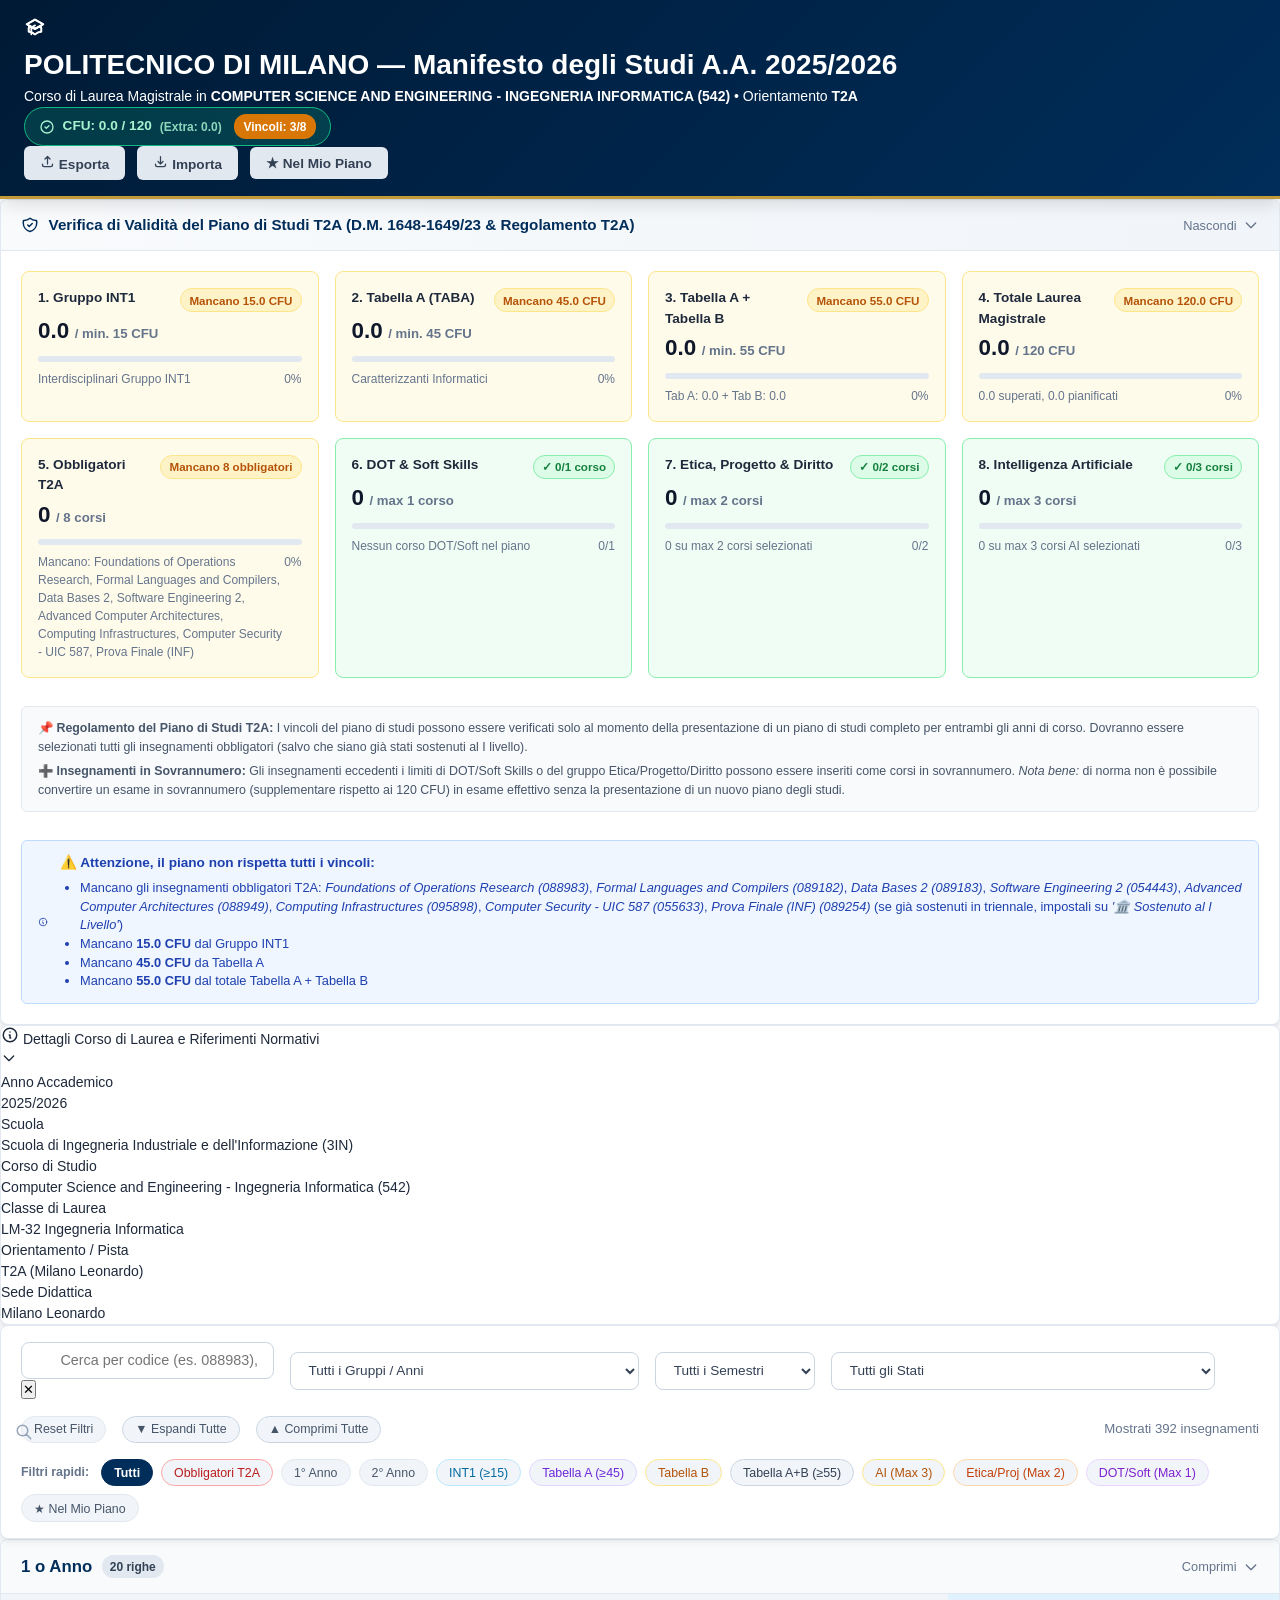
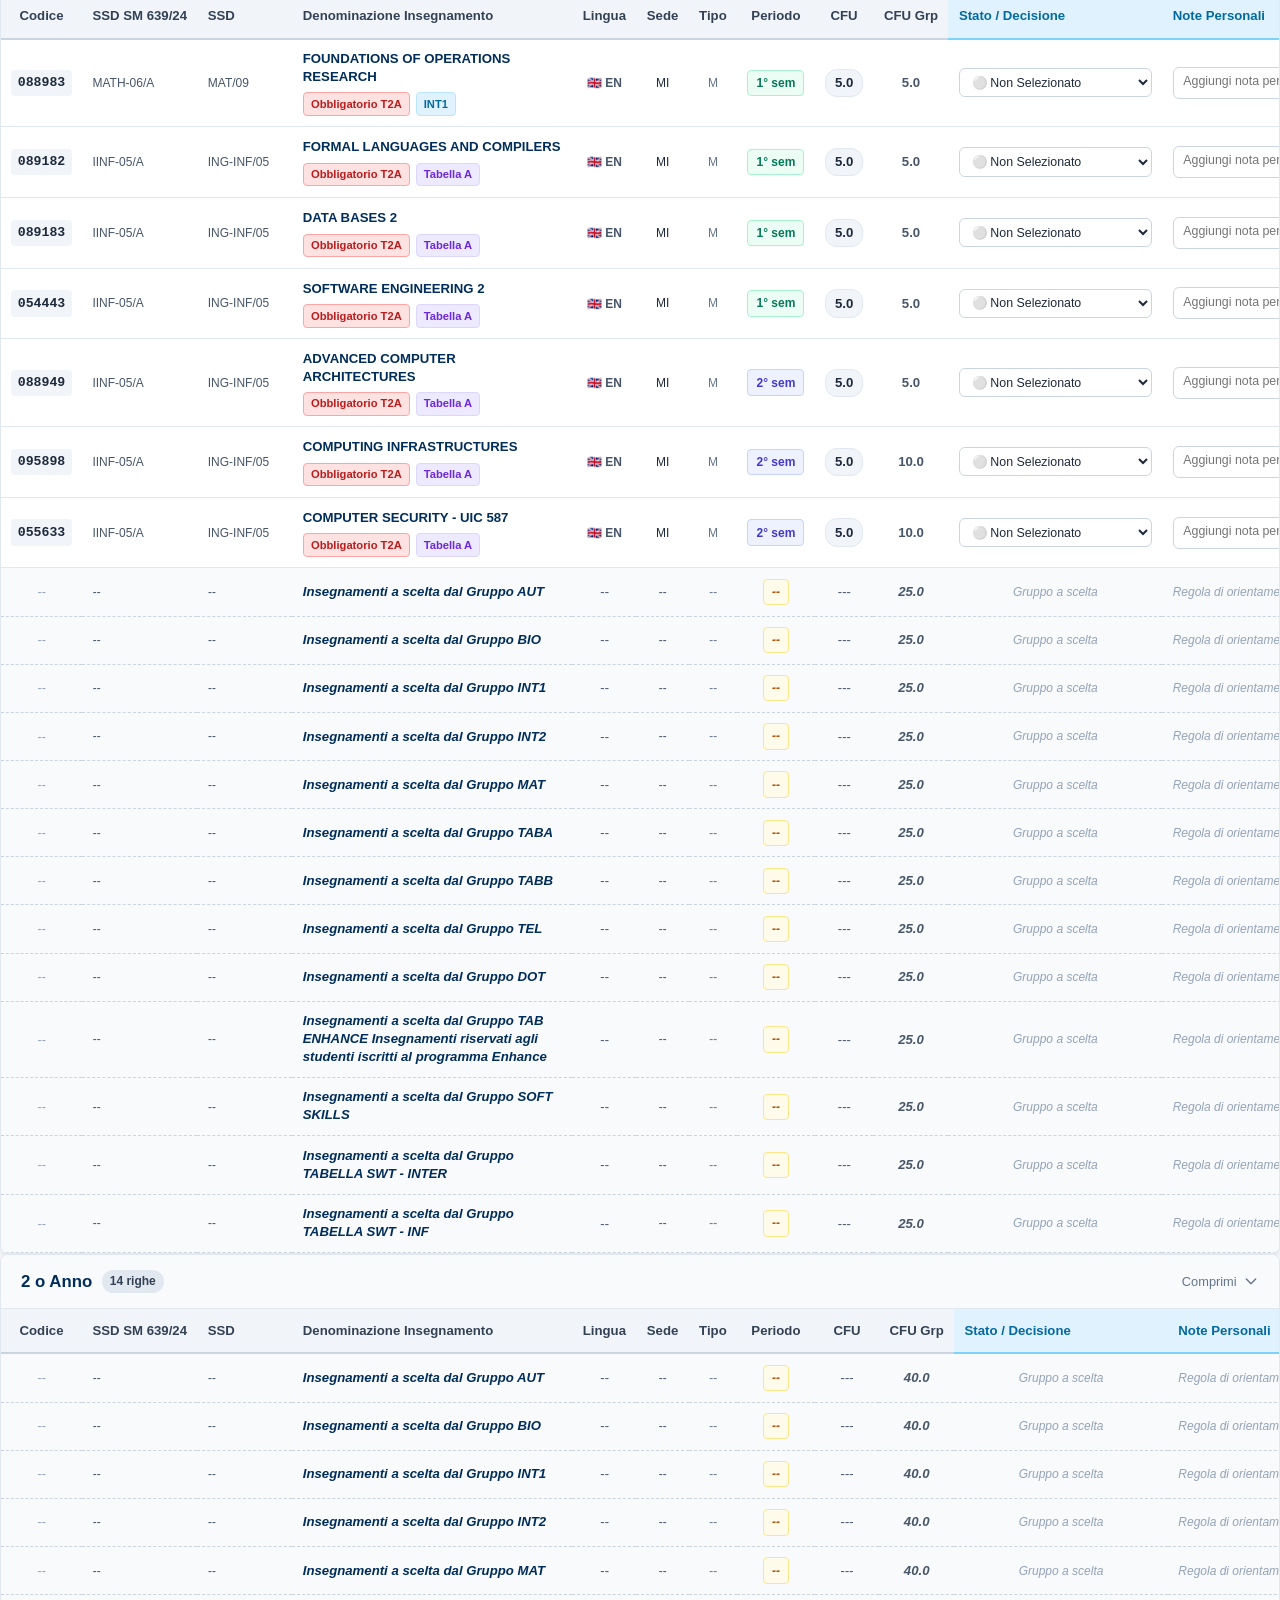
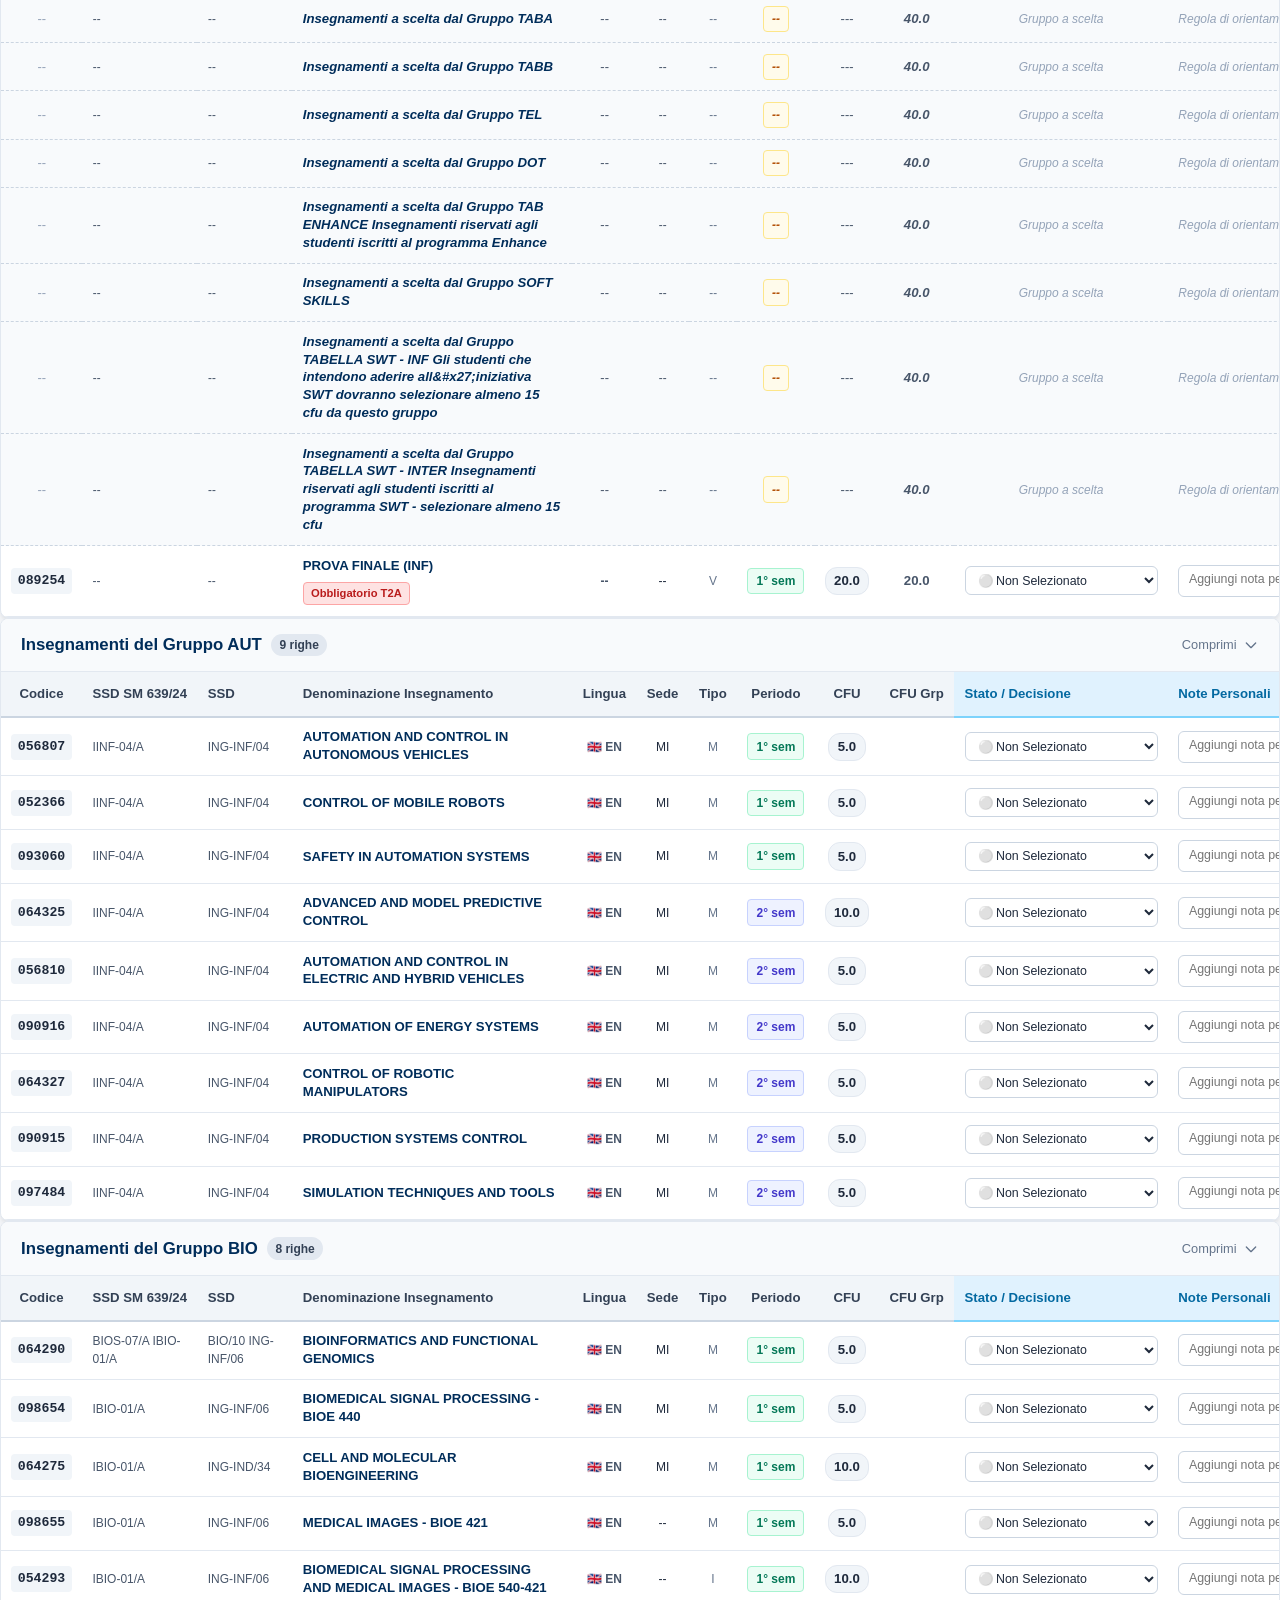
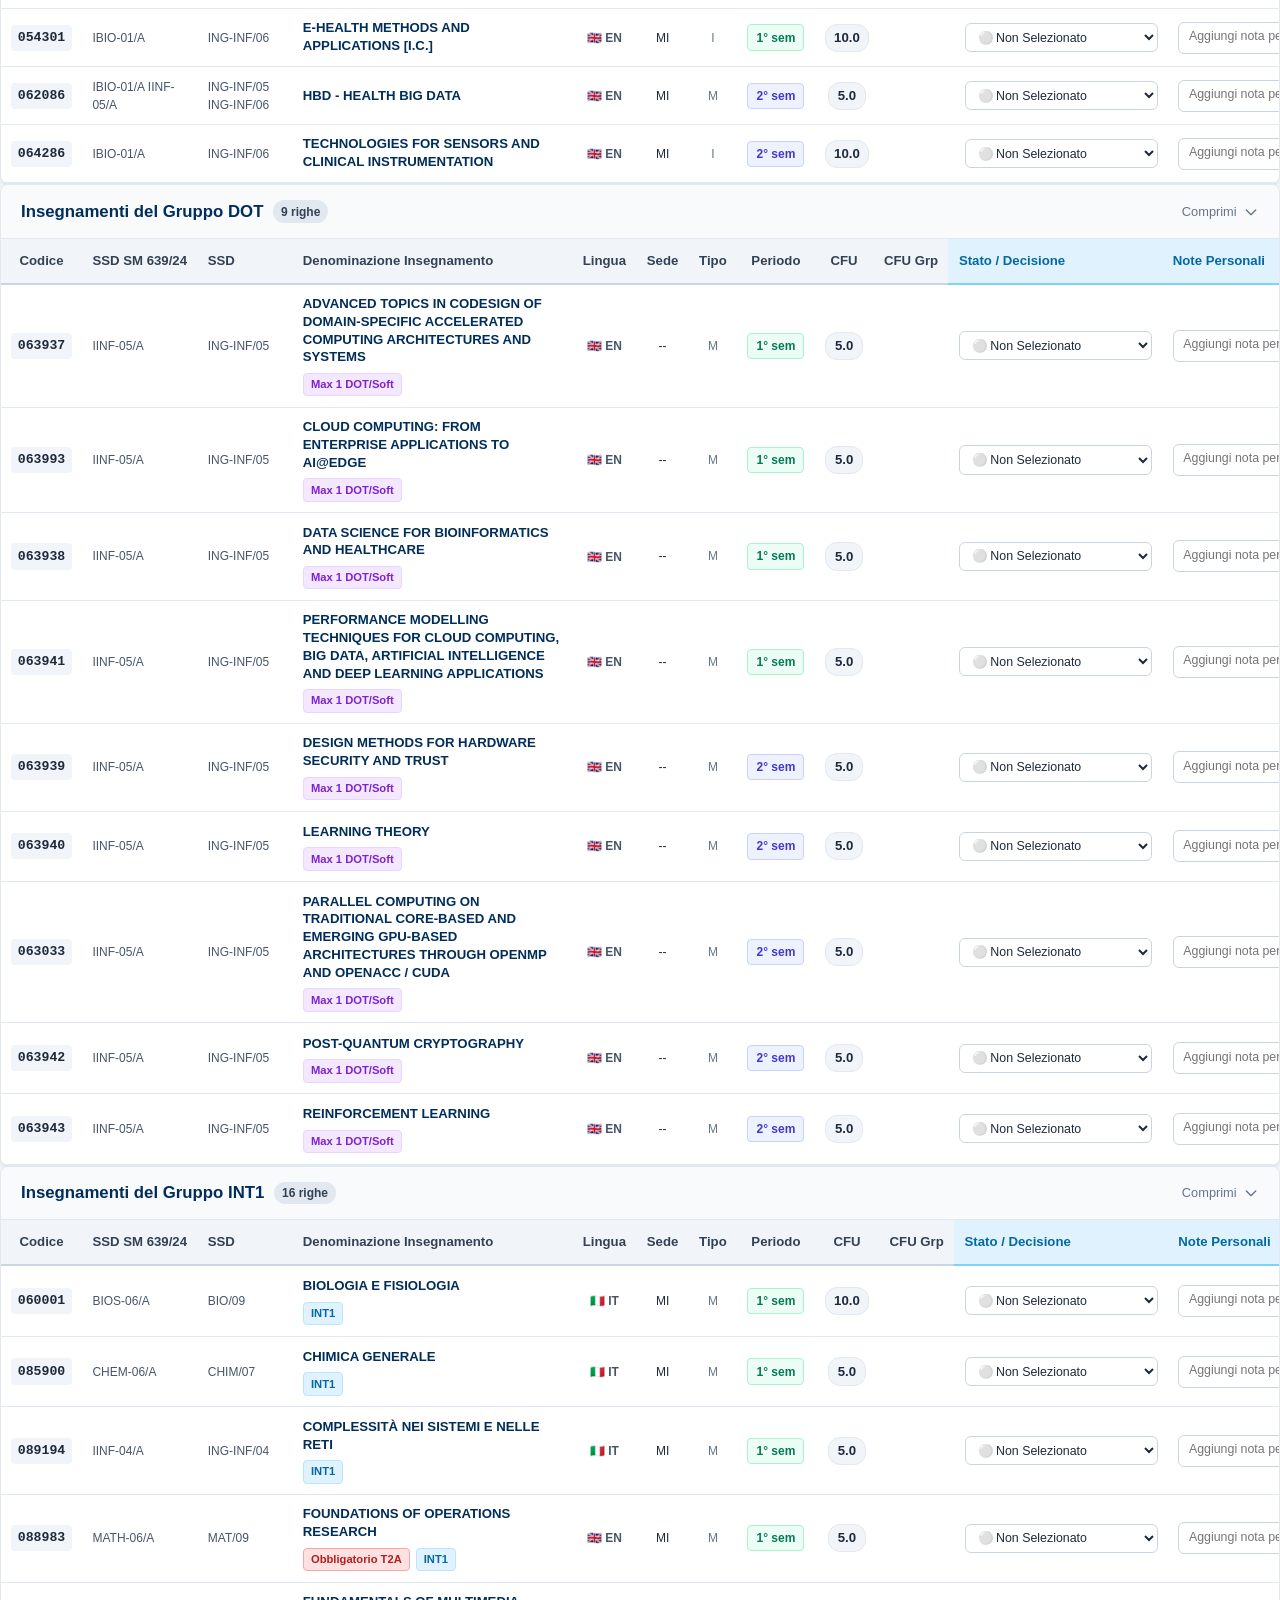
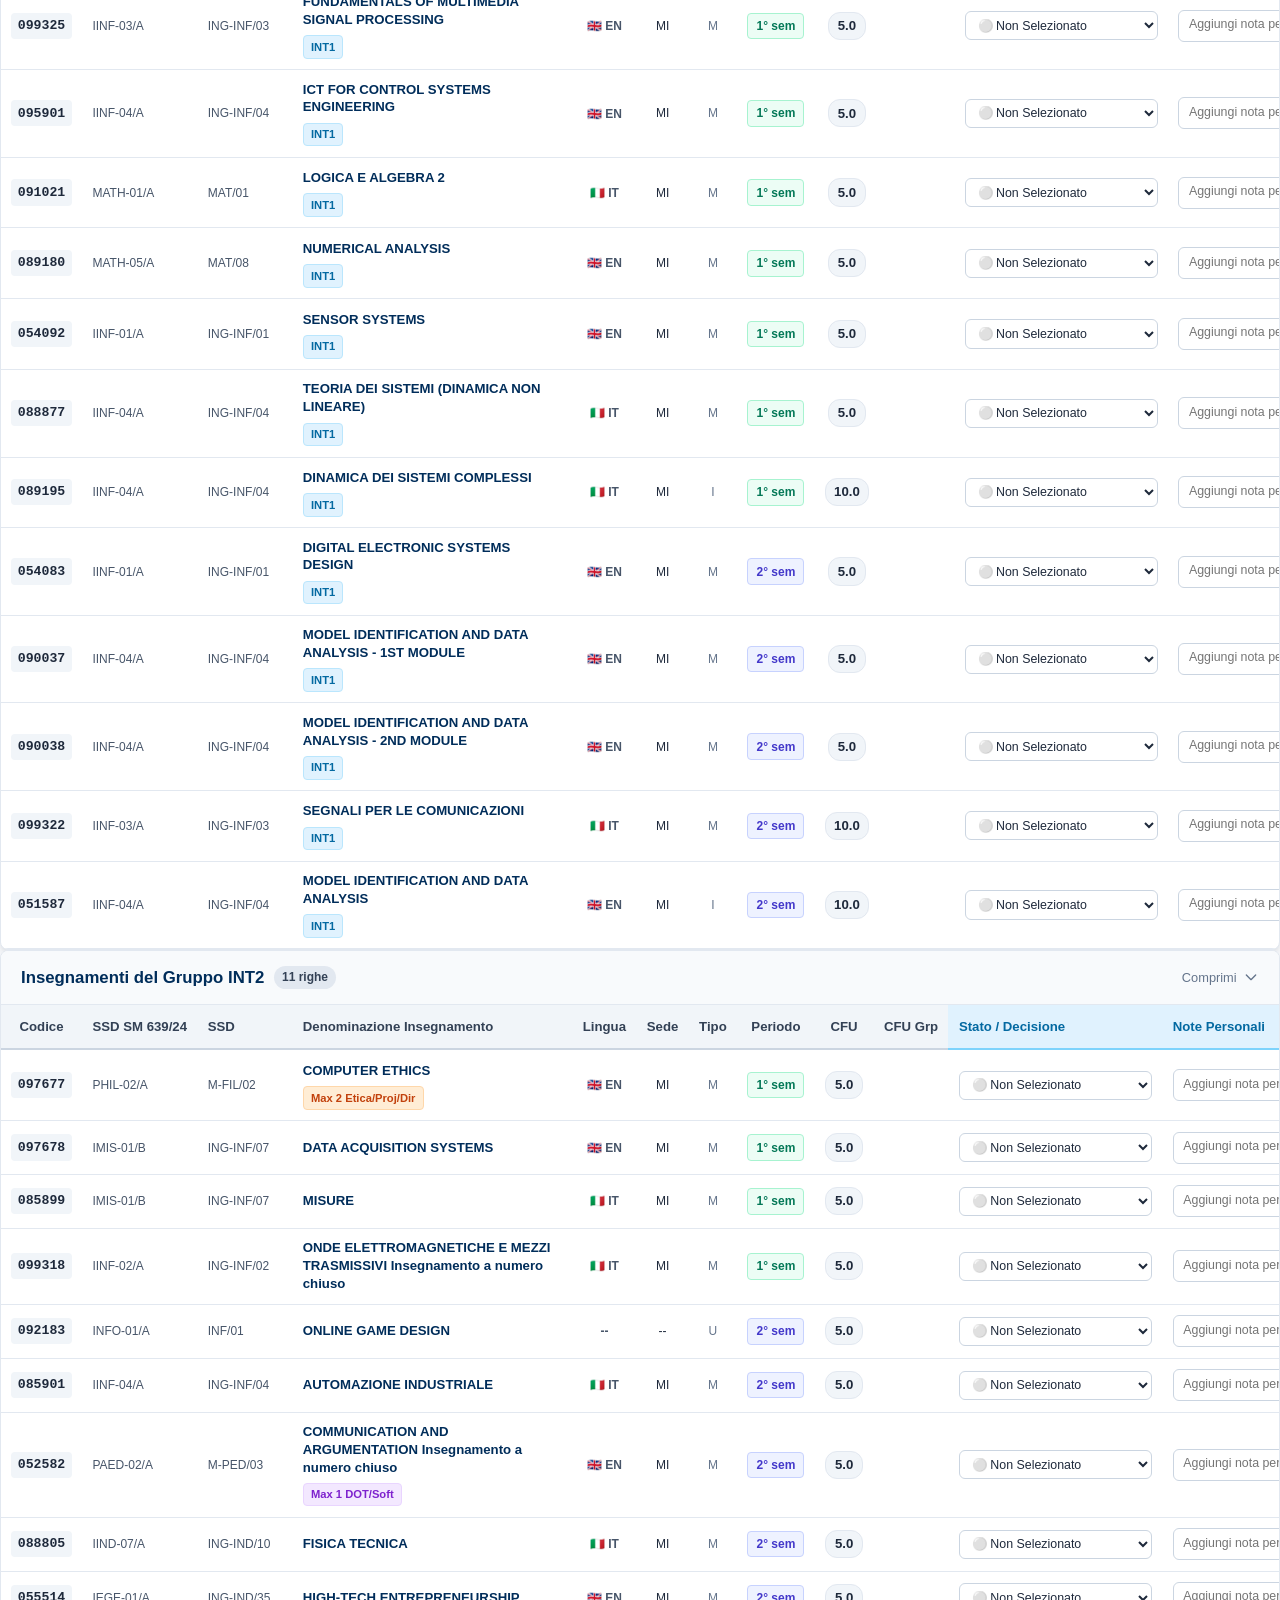
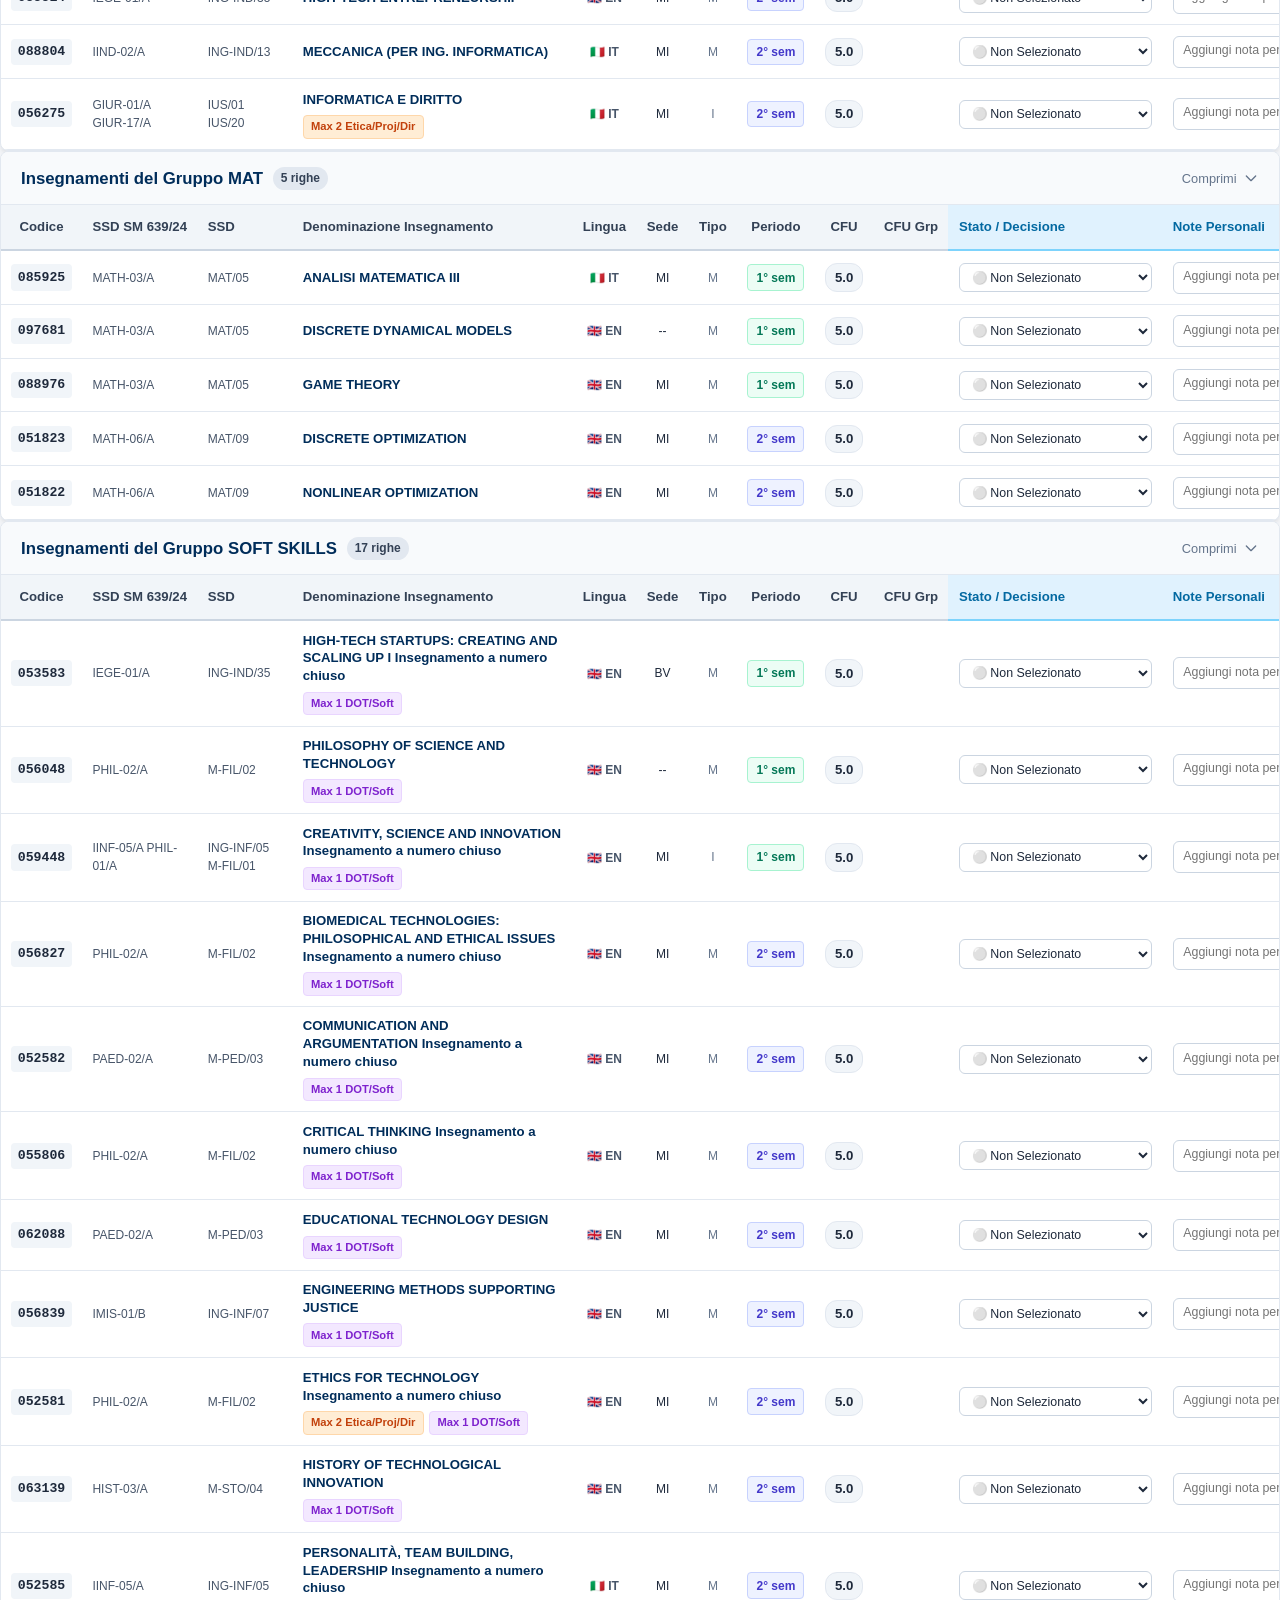
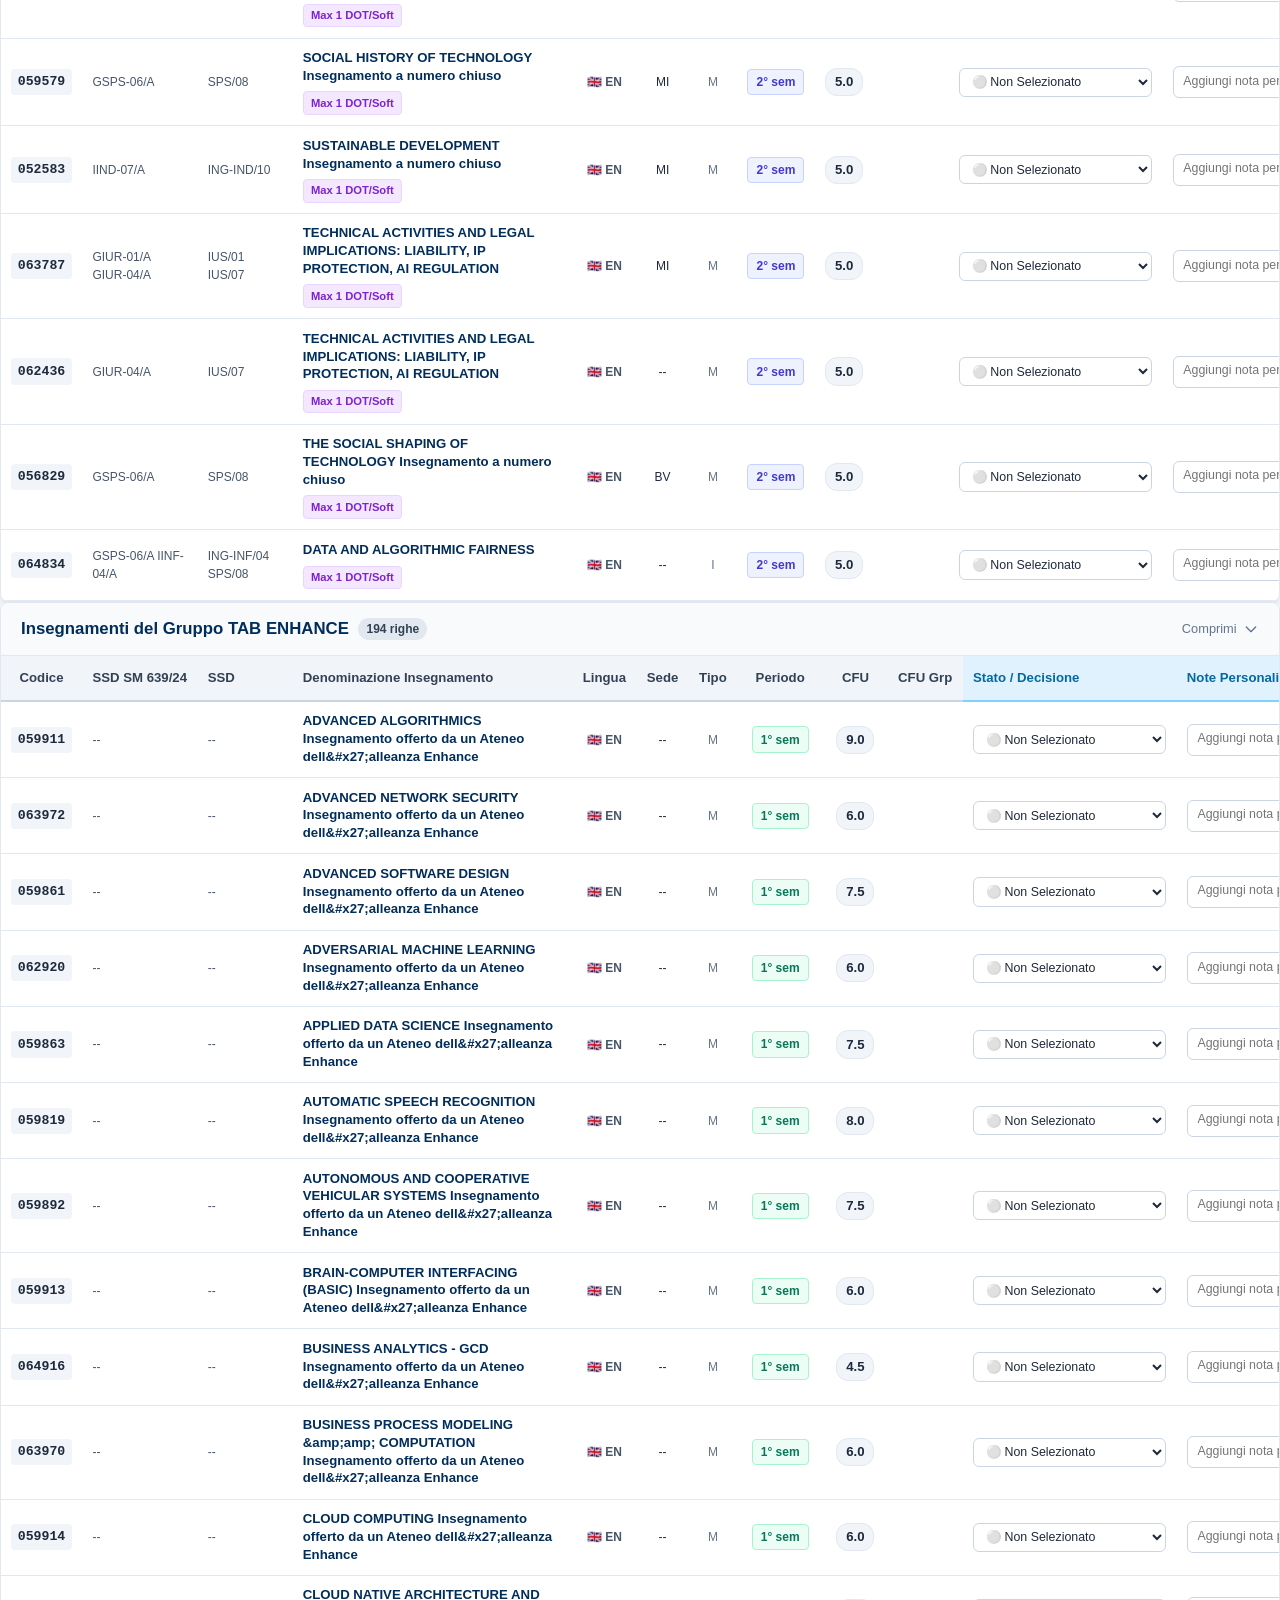
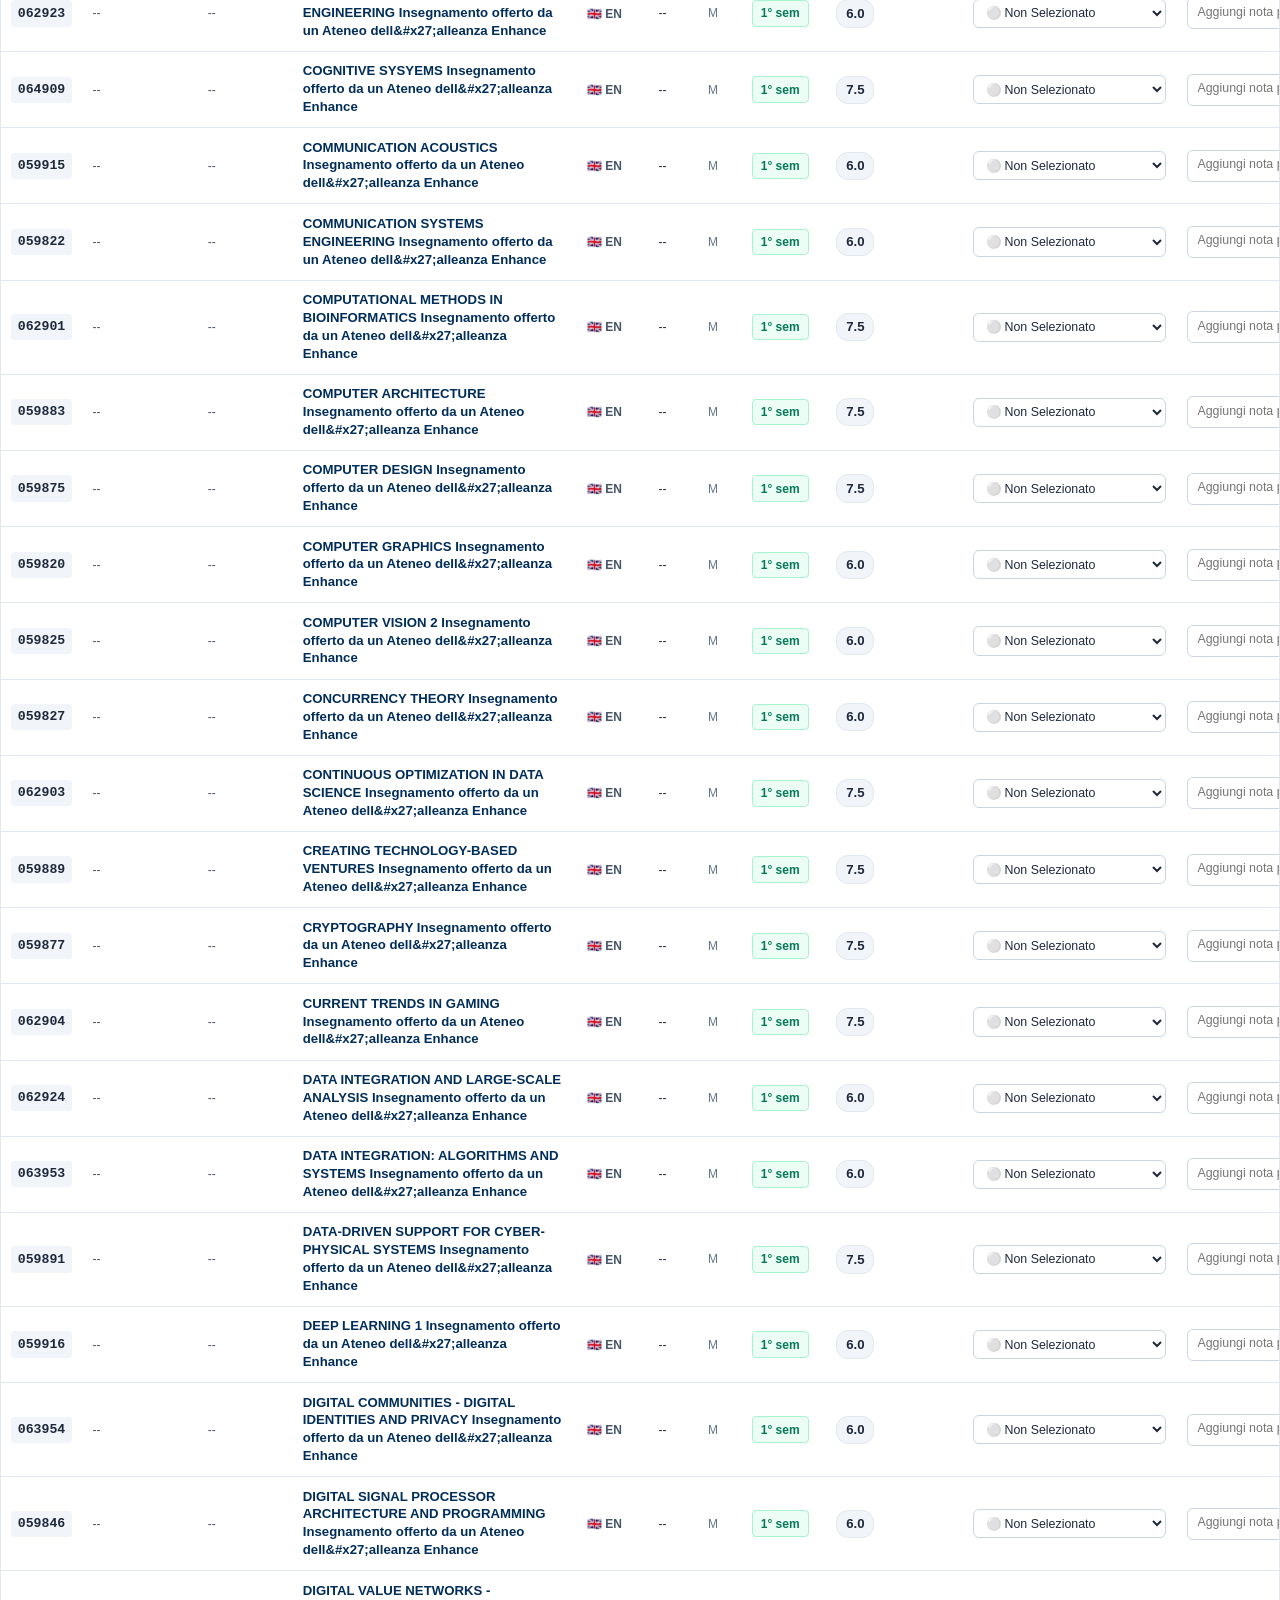
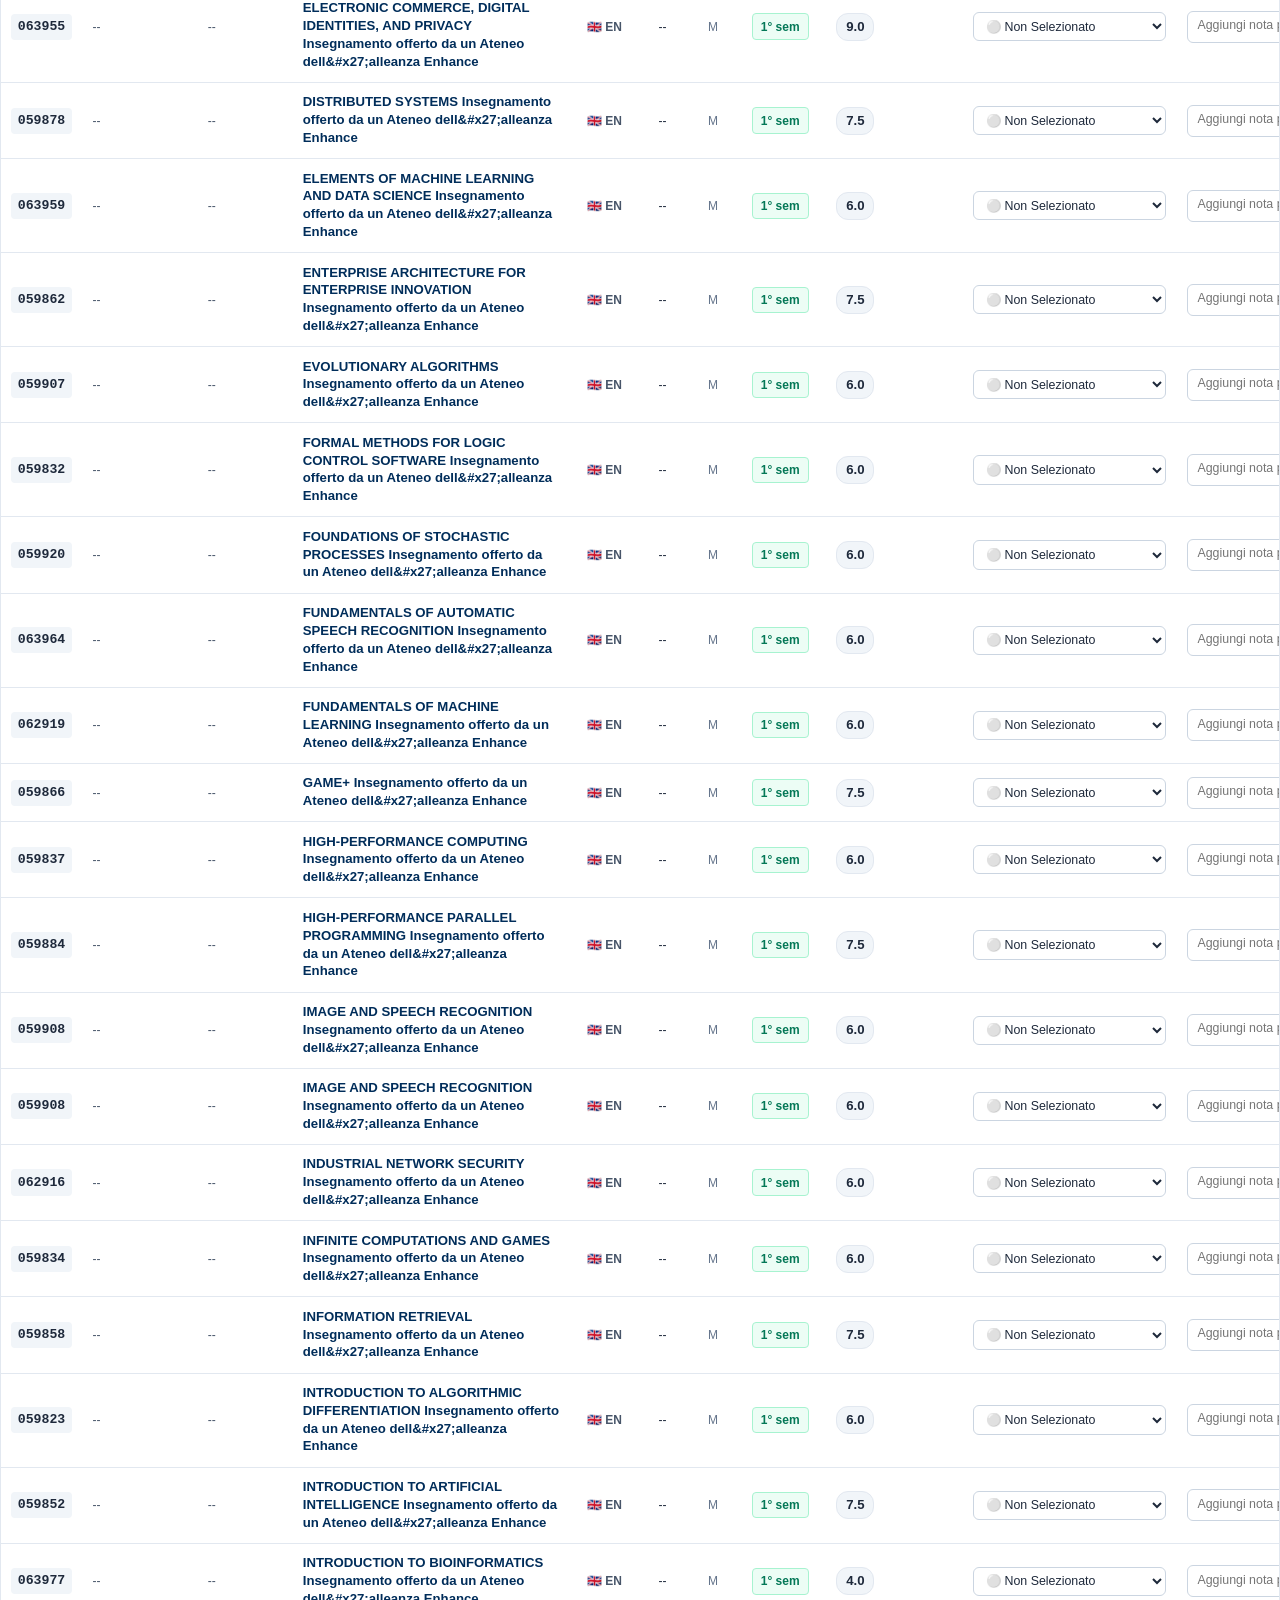
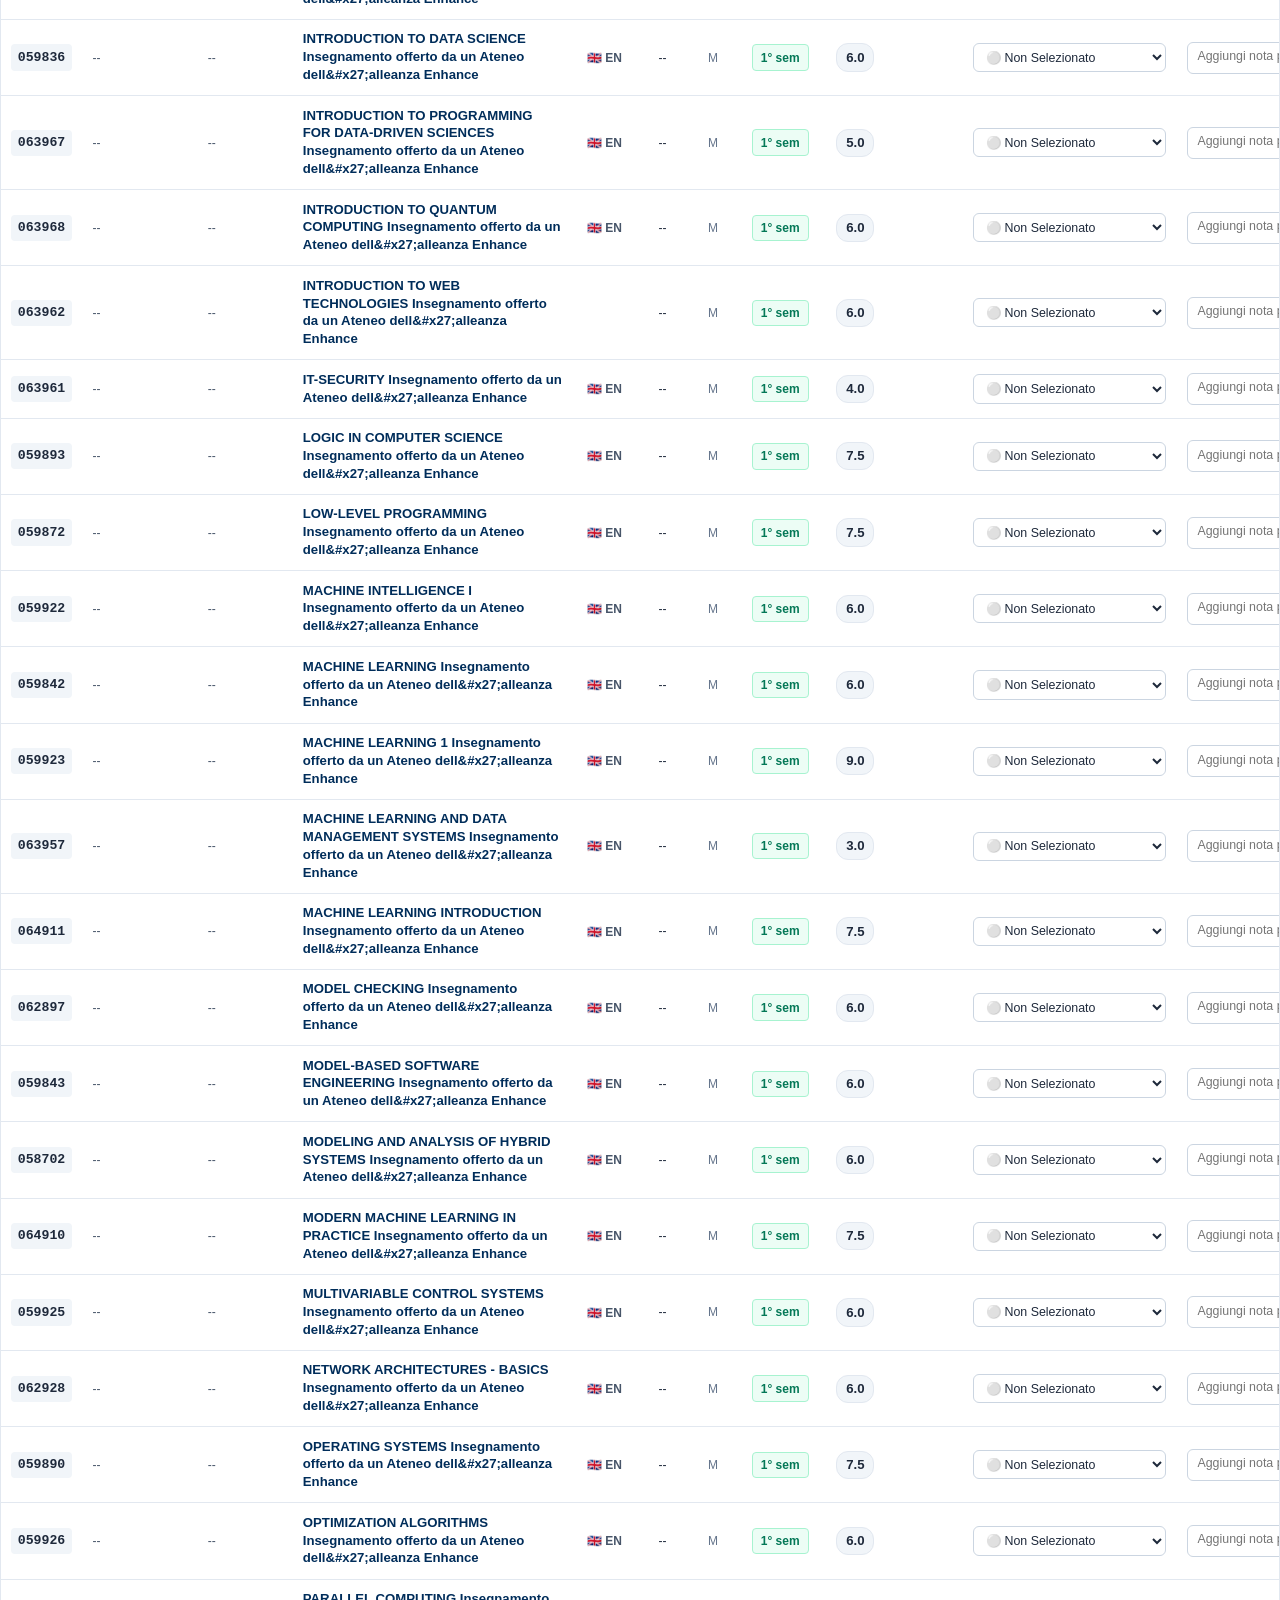
==== index.html @ 0c16be85 "first" ====
<!DOCTYPE html>
<html lang="it">
<head>
  <meta charset="UTF-8">
  <meta name="viewport" content="width=device-width, initial-scale=1.0">
  <title>Piano di Studi T2A - Computer Science and Engineering - Politecnico di Milano</title>
  
  <!-- External Stylesheet -->
  <link rel="stylesheet" href="css/styles.css">
</head>
<body>

  <!-- SITE HEADER -->
  <header class="site-header">
    <div class="header-left">
      <div class="polimi-logo-badge">
        <svg width="22" height="22" fill="none" viewBox="0 0 24 24" stroke="currentColor">
          <path stroke-linecap="round" stroke-linejoin="round" stroke-width="2" d="M12 14l9-5-9-5-9 5 9 5z" />
          <path stroke-linecap="round" stroke-linejoin="round" stroke-width="2" d="M12 14l6.16-3.422a12.083 12.083 0 01.665 6.479A11.952 11.952 0 0012 20.055a11.952 11.952 0 00-6.824-2.998 12.078 12.078 0 01.665-6.479L12 14z" />
          <path stroke-linecap="round" stroke-linejoin="round" stroke-width="2" d="M12 14l9-5-9-5-9 5 9 5zm0 0l6.16-3.422a12.083 12.083 0 01.665 6.479A11.952 11.952 0 0012 20.055a11.952 11.952 0 00-6.824-2.998 12.078 12.078 0 01.665-6.479L12 14zm-4 6v-7.5l4-2.222" />
        </svg>
      </div>
      <div class="header-titles">
        <h1>POLITECNICO DI MILANO — Manifesto degli Studi A.A. 2025/2026</h1>
        <div class="subtitle">
          Corso di Laurea Magistrale in <strong>COMPUTER SCIENCE AND ENGINEERING - INGEGNERIA INFORMATICA (542)</strong> &bull; Orientamento <strong>T2A</strong>
        </div>
      </div>
    </div>
    
    <div class="header-right">
      <div class="plan-summary-pill" id="live-plan-pill" onclick="scrollToValidation()" title="Clicca per visualizzare i dettagli dei requisiti di validità del piano T2A">
        <svg width="16" height="16" fill="none" viewBox="0 0 24 24" stroke="currentColor">
          <path stroke-linecap="round" stroke-linejoin="round" stroke-width="2" d="M9 12l2 2 4-4m6 2a9 9 0 11-18 0 9 9 0 0118 0z" />
        </svg>
        <span>CFU: <strong id="stat-total-cfu">0.0</strong> / 120</span>
        <span style="font-size:0.75rem; opacity:0.85;">(Extra: <span id="stat-sovrannumero-cfu">0.0</span>)</span>
        <span id="stat-req-pill" class="req-status-pill pill-pending">Vincoli T2A: 0/8</span>
      </div>

      <div class="header-actions">
        <button class="btn btn-secondary" onclick="openExportModal()" title="Esporta le tue note e lo stato del piano in JSON">
          <svg width="15" height="15" fill="none" viewBox="0 0 24 24" stroke="currentColor"><path stroke-linecap="round" stroke-linejoin="round" stroke-width="2" d="M4 16v1a3 3 0 003 3h10a3 3 0 003-3v-1m-4-8l-4-4m0 0L8 8m4-4v12"/></svg>
          Esporta
        </button>
        <button class="btn btn-secondary" onclick="openImportModal()" title="Importa un salvataggio precedente di note e piano">
          <svg width="15" height="15" fill="none" viewBox="0 0 24 24" stroke="currentColor"><path stroke-linecap="round" stroke-linejoin="round" stroke-width="2" d="M4 16v1a3 3 0 003 3h10a3 3 0 003-3v-1m-4-4l-4 4m0 0l-4-4m4 4V4"/></svg>
          Importa
        </button>
        <button class="btn btn-secondary" id="btn-toggle-plan" onclick="toggleOnlyPlanned(document.querySelector('.filter-pill.pill-plan'))" title="Mostra solo gli insegnamenti che hai inserito nel tuo piano">
          ★ Nel Mio Piano
        </button>
      </div>
    </div>
  </header>

  <!-- MAIN CONTAINER -->
  <main class="main-container">

    <!-- VALIDATION DASHBOARD -->
    <div class="validation-card" id="validation-dashboard">
      <div class="validation-header" onclick="toggleValidationCard()">
        <div class="validation-title">
          <svg width="18" height="18" fill="none" viewBox="0 0 24 24" stroke="currentColor"><path stroke-linecap="round" stroke-linejoin="round" stroke-width="2" d="M9 12l2 2 4-4m5.618-4.016A11.955 11.955 0 0112 2.944a11.955 11.955 0 01-8.618 3.04A12.02 12.02 0 003 9c0 5.591 3.824 10.29 9 11.622 5.176-1.332 9-6.03 9-11.622 0-1.042-.133-2.052-.382-3.016z"/></svg>
          Verifica di Validità del Piano di Studi T2A (D.M. 1648-1649/23 &amp; Regolamento T2A)
        </div>
        <div style="font-size:0.8rem; color:var(--slate-500); display:flex; align-items:center; gap:0.4rem;">
          <span id="validation-toggle-text">Nascondi</span>
          <svg id="validation-toggle-icon" width="16" height="16" fill="none" viewBox="0 0 24 24" stroke="currentColor"><path stroke-linecap="round" stroke-linejoin="round" stroke-width="2" d="M19 9l-7 7-7-7"/></svg>
        </div>
      </div>
      <div class="validation-body" id="validation-card-body">
        
        <div class="req-grid">
          <!-- REQ 1: INT1 >= 15 -->
          <div class="req-box" id="box-req-int1">
            <div class="req-header-row">
              <span class="req-name">1. Gruppo INT1</span>
              <span class="req-badge badge-missing" id="badge-req-int1">Mancano 15.0 CFU</span>
            </div>
            <div class="req-cfu-display">
              <span class="req-cfu-current" id="val-req-int1">0.0</span>
              <span class="req-cfu-target">/ min. 15 CFU</span>
            </div>
            <div class="req-progress-bar-bg">
              <div class="req-progress-bar-fill fill-missing" id="bar-req-int1" style="width: 0%;"></div>
            </div>
            <div class="req-info-sub">
              <span>Interdisciplinari Gruppo INT1</span>
              <span id="pct-req-int1">0%</span>
            </div>
          </div>

          <!-- REQ 2: Tabella A >= 45 -->
          <div class="req-box" id="box-req-taba">
            <div class="req-header-row">
              <span class="req-name">2. Tabella A (TABA)</span>
              <span class="req-badge badge-missing" id="badge-req-taba">Mancano 45.0 CFU</span>
            </div>
            <div class="req-cfu-display">
              <span class="req-cfu-current" id="val-req-taba">0.0</span>
              <span class="req-cfu-target">/ min. 45 CFU</span>
            </div>
            <div class="req-progress-bar-bg">
              <div class="req-progress-bar-fill fill-missing" id="bar-req-taba" style="width: 0%;"></div>
            </div>
            <div class="req-info-sub">
              <span>Caratterizzanti Informatici</span>
              <span id="pct-req-taba">0%</span>
            </div>
          </div>

          <!-- REQ 3: Tabella A + B >= 55 -->
          <div class="req-box" id="box-req-tabab">
            <div class="req-header-row">
              <span class="req-name">3. Tabella A + Tabella B</span>
              <span class="req-badge badge-missing" id="badge-req-tabab">Mancano 55.0 CFU</span>
            </div>
            <div class="req-cfu-display">
              <span class="req-cfu-current" id="val-req-tabab">0.0</span>
              <span class="req-cfu-target">/ min. 55 CFU</span>
            </div>
            <div class="req-progress-bar-bg">
              <div class="req-progress-bar-fill fill-missing" id="bar-req-tabab" style="width: 0%;"></div>
            </div>
            <div class="req-info-sub">
              <span id="tabab-detail-text">A: 0.0 + B: 0.0</span>
              <span id="pct-req-tabab">0%</span>
            </div>
          </div>

          <!-- REQ 4: Totale Laurea 120 -->
          <div class="req-box" id="box-req-total">
            <div class="req-header-row">
              <span class="req-name">4. Totale Laurea Magistrale</span>
              <span class="req-badge badge-missing" id="badge-req-total">Mancano 120.0 CFU</span>
            </div>
            <div class="req-cfu-display">
              <span class="req-cfu-current" id="val-req-total">0.0</span>
              <span class="req-cfu-target">/ 120 CFU</span>
            </div>
            <div class="req-progress-bar-bg">
              <div class="req-progress-bar-fill fill-missing" id="bar-req-total" style="width: 0%;"></div>
            </div>
            <div class="req-info-sub">
              <span id="total-status-sub">0 superati, 0 pianificati</span>
              <span id="pct-req-total">0%</span>
            </div>
          </div>

          <!-- REQ 5: Obbligatori T2A -->
          <div class="req-box" id="box-req-obbligatori">
            <div class="req-header-row">
              <span class="req-name">5. Obbligatori T2A</span>
              <span class="req-badge badge-missing" id="badge-req-obbligatori">Mancano 8 obbligatori</span>
            </div>
            <div class="req-cfu-display">
              <span class="req-cfu-current" id="val-req-obbligatori">0</span>
              <span class="req-cfu-target">/ 8 corsi</span>
            </div>
            <div class="req-progress-bar-bg">
              <div class="req-progress-bar-fill fill-missing" id="bar-req-obbligatori" style="width: 0%;"></div>
            </div>
            <div class="req-info-sub">
              <span id="obbligatori-detail-text">7 al 1° anno + Tesi (salvo I livello)</span>
              <span id="pct-req-obbligatori">0%</span>
            </div>
          </div>

          <!-- REQ 6: DOT & SOFT SKILLS (Max 1) -->
          <div class="req-box status-valid" id="box-req-dot-soft">
            <div class="req-header-row">
              <span class="req-name">6. DOT &amp; Soft Skills</span>
              <span class="req-badge badge-valid" id="badge-req-dot-soft">✓ 0/1 corso</span>
            </div>
            <div class="req-cfu-display">
              <span class="req-cfu-current" id="val-req-dot-soft">0</span>
              <span class="req-cfu-target">/ max 1 corso</span>
            </div>
            <div class="req-progress-bar-bg">
              <div class="req-progress-bar-fill fill-valid" id="bar-req-dot-soft" style="width: 0%;"></div>
            </div>
            <div class="req-info-sub">
              <span id="dot-soft-detail-text">Eventuali altri in sovrannumero</span>
              <span id="pct-req-dot-soft">0/1</span>
            </div>
          </div>

          <!-- REQ 7: LIMIT 2 (Etica, Progetto, Diritto, Robotics) (Max 2) -->
          <div class="req-box status-valid" id="box-req-limit2">
            <div class="req-header-row">
              <span class="req-name">7. Etica, Progetto &amp; Diritto</span>
              <span class="req-badge badge-valid" id="badge-req-limit2">✓ 0/2 corsi</span>
            </div>
            <div class="req-cfu-display">
              <span class="req-cfu-current" id="val-req-limit2">0</span>
              <span class="req-cfu-target">/ max 2 corsi</span>
            </div>
            <div class="req-progress-bar-bg">
              <div class="req-progress-bar-fill fill-valid" id="bar-req-limit2" style="width: 0%;"></div>
            </div>
            <div class="req-info-sub">
              <span id="limit2-detail-text">Ethics, Progetto, Diritto, Robotics</span>
              <span id="pct-req-limit2">0/2</span>
            </div>
          </div>

          <!-- REQ 8: LIMIT 3 AI (Max 3) -->
          <div class="req-box status-valid" id="box-req-limit3-ai">
            <div class="req-header-row">
              <span class="req-name">8. Intelligenza Artificiale</span>
              <span class="req-badge badge-valid" id="badge-req-limit3-ai">✓ 0/3 corsi</span>
            </div>
            <div class="req-cfu-display">
              <span class="req-cfu-current" id="val-req-limit3-ai">0</span>
              <span class="req-cfu-target">/ max 3 corsi</span>
            </div>
            <div class="req-progress-bar-bg">
              <div class="req-progress-bar-fill fill-valid" id="bar-req-limit3-ai" style="width: 0%;"></div>
            </div>
            <div class="req-info-sub">
              <span id="limit3-ai-detail-text">ANN, Data Mining, FAI, ML, UAI</span>
              <span id="pct-req-limit3-ai">0/3</span>
            </div>
          </div>
        </div>

        <div class="rules-callout" style="background:#f8fafc; border:1px solid var(--slate-200); border-radius:6px; padding:0.75rem 1rem; font-size:0.775rem; color:var(--slate-600); display:flex; flex-direction:column; gap:0.35rem; margin-top:0.75rem;">
          <div><strong>📌 Regolamento del Piano di Studi T2A:</strong> I vincoli del piano di studi possono essere verificati solo al momento della presentazione di un piano di studi completo per entrambi gli anni di corso. Dovranno essere selezionati tutti gli insegnamenti obbligatori (salvo che siano già stati sostenuti al I livello).</div>
          <div><strong>➕ Insegnamenti in Sovrannumero:</strong> Gli insegnamenti eccedenti i limiti di DOT/Soft Skills o del gruppo Etica/Progetto/Diritto possono essere inseriti come corsi in sovrannumero. <em>Nota bene:</em> di norma non è possibile convertire un esame in sovrannumero (supplementare rispetto ai 120 CFU) in esame effettivo senza la presentazione di un nuovo piano degli studi.</div>
        </div>

        <div class="validation-summary-banner banner-missing" id="validation-summary-banner" style="margin-top:0.75rem;">
          <svg width="20" height="20" fill="none" viewBox="0 0 24 24" stroke="currentColor"><path stroke-linecap="round" stroke-linejoin="round" stroke-width="2" d="M13 16h-1v-4h-1m1-4h.01M21 12a9 9 0 11-18 0 9 9 0 0118 0z"/></svg>
          <div id="validation-summary-text">
            Compila il tuo piano selezionando gli insegnamenti per verificare la rispondenza ai requisiti del Regolamento Didattico T2A.
          </div>
        </div>

      </div>
    </div>

    <!-- GENERAL INFO CARD -->
    <div class="info-card">
      <div class="info-header" onclick="toggleInfoCard()">
        <div class="info-title">
          <svg width="18" height="18" fill="none" viewBox="0 0 24 24" stroke="currentColor"><path stroke-linecap="round" stroke-linejoin="round" stroke-width="2" d="M13 16h-1v-4h-1m1-4h.01M21 12a9 9 0 11-18 0 9 9 0 0118 0z"/></svg>
          Dettagli Corso di Laurea e Riferimenti Normativi
        </div>
        <svg id="info-toggle-icon" width="16" height="16" fill="none" viewBox="0 0 24 24" stroke="currentColor"><path stroke-linecap="round" stroke-linejoin="round" stroke-width="2" d="M19 9l-7 7-7-7"/></svg>
      </div>
      <div class="info-body" id="info-card-body">
        <div class="info-field">
          <label>Anno Accademico</label>
          <div class="value">2025/2026</div>
        </div>
        <div class="info-field">
          <label>Scuola</label>
          <div class="value">Scuola di Ingegneria Industriale e dell'Informazione (3IN)</div>
        </div>
        <div class="info-field">
          <label>Corso di Studio</label>
          <div class="value">Computer Science and Engineering - Ingegneria Informatica (542)</div>
        </div>
        <div class="info-field">
          <label>Classe di Laurea</label>
          <div class="value">LM-32 Ingegneria Informatica</div>
        </div>
        <div class="info-field">
          <label>Orientamento / Pista</label>
          <div class="value">T2A (Milano Leonardo)</div>
        </div>
        <div class="info-field">
          <label>Sede Didattica</label>
          <div class="value">Milano Leonardo</div>
        </div>
      </div>
    </div>

    <!-- CONTROLS & SEARCH PANEL -->
    <div class="controls-panel">
      <div class="search-row">
        <div class="search-box-wrap">
          <svg class="search-icon" width="18" height="18" fill="none" viewBox="0 0 24 24" stroke="currentColor">
            <path stroke-linecap="round" stroke-linejoin="round" stroke-width="2" d="M21 21l-6-6m2-5a7 7 0 11-14 0 7 7 0 0114 0z"/>
          </svg>
          <input type="text" id="global-search" class="search-input" placeholder="Cerca per codice (es. 088983), insegnamento, SSD, docente..." oninput="handleSearch()" autocomplete="off">
          <button class="search-clear-btn" id="search-clear" onclick="clearSearch()" title="Cancella ricerca">✕</button>
        </div>

        <select id="filter-group" class="filter-select" onchange="handleFilterChange()">
          <option value="ALL">Tutti i Gruppi / Anni</option>
          <optgroup label="Requisiti e Vincoli T2A">
            <option value="REQ_OBBLIGATORI">Insegnamenti Obbligatori T2A (8 insegnamenti)</option>
            <option value="REQ_INT1">Gruppo INT1 (Requisito ≥ 15 CFU)</option>
            <option value="REQ_TABA">Tabella A (Requisito ≥ 45 CFU)</option>
            <option value="REQ_TABB">Tabella B</option>
            <option value="REQ_TABAB">Tabella A + B (Requisito ≥ 55 CFU)</option>
            <option value="REQ_DOT_SOFTSKILLS">Tabelle DOT e Soft Skills (Max 1 corso)</option>
            <option value="REQ_LIMIT2">Etica, Progetto, Diritto, Robotics (Max 2 corsi)</option>
            <option value="REQ_LIMIT3_AI">Intelligenza Artificiale (Max 3 corsi)</option>
          </optgroup>
          <optgroup label="Sezioni del Manifesto">
            <option value="sec_0">1° Anno (Obbligatori e Scelte)</option>
            <option value="sec_1">2° Anno (Scelte e Tesi)</option>
            <option value="sec_2">Gruppo AUT - Automazione</option>
            <option value="sec_3">Gruppo BIO - Bioingegneria</option>
            <option value="sec_4">Gruppo DOT - Dottorato</option>
            <option value="sec_5">Gruppo INT1 - Interdisciplinari 1</option>
            <option value="sec_6">Gruppo INT2 - Interdisciplinari 2</option>
            <option value="sec_7">Gruppo MAT - Matematica</option>
            <option value="sec_8">Gruppo SOFT SKILLS</option>
            <option value="sec_9">Gruppo TAB ENHANCE</option>
            <option value="sec_10">Gruppo TABA - Caratterizzanti</option>
            <option value="sec_11">Gruppo TABB - Approfondimento</option>
            <option value="sec_12">Gruppo TABELLA SWT - INF</option>
            <option value="sec_13">Gruppo TABELLA SWT - INTER</option>
            <option value="sec_14">Gruppo TEL - Telecomunicazioni</option>
          </optgroup>
        </select>

        <select id="filter-period" class="filter-select" onchange="handleFilterChange()">
          <option value="ALL">Tutti i Semestri</option>
          <option value="1° sem">1° Semestre</option>
          <option value="2° sem">2° Semestre</option>
          <option value="annuale">Annuale</option>
        </select>

        <select id="filter-status" class="filter-select" onchange="handleFilterChange()">
          <option value="ALL">Tutti gli Stati</option>
          <option value="plan_active">Tutti nel Mio Piano (Pianificati, Superati, Extra, I Livello)</option>
          <option value="planned">Solo Pianificati (Nel Piano)</option>
          <option value="passed">Solo Superati (Verbalizzati)</option>
          <option value="sovrannumero">Solo in Sovrannumero (Extra)</option>
          <option value="passed_bachelor">Solo Sostenuti al I Livello</option>
          <option value="interested">Solo In Valutazione / Preferiti</option>
          <option value="excluded">Solo Esclusi</option>
          <option value="with_notes">Solo con Note Personali</option>
        </select>

        <button class="filter-pill" onclick="resetFilters()" title="Resetta tutti i filtri">Reset Filtri</button>
        <button class="filter-pill" onclick="expandAllSections()" title="Espandi tutte le tabelle" style="border-color:#cbd5e1;">▼ Espandi Tutte</button>
        <button class="filter-pill" onclick="collapseAllSections()" title="Comprimi tutte le tabelle" style="border-color:#cbd5e1;">▲ Comprimi Tutte</button>

        <div class="results-count" id="results-count">Mostrati 392 insegnamenti</div>
      </div>

      <div class="filter-pills">
        <span style="font-size:0.775rem; font-weight:600; color:var(--slate-500); margin-right:0.25rem;">Filtri rapidi:</span>
        <button class="filter-pill active" onclick="setQuickGroup('ALL', this)">Tutti</button>
        <button class="filter-pill" onclick="setQuickGroup('REQ_OBBLIGATORI', this)" style="border-color:#fca5a5; color:#b91c1c;">Obbligatori T2A</button>
        <button class="filter-pill" onclick="setQuickGroup('sec_0', this)">1° Anno</button>
        <button class="filter-pill" onclick="setQuickGroup('sec_1', this)">2° Anno</button>
        <button class="filter-pill" onclick="setQuickGroup('REQ_INT1', this)" style="border-color:#bae6fd; color:#0369a1;">INT1 (≥15)</button>
        <button class="filter-pill" onclick="setQuickGroup('REQ_TABA', this)" style="border-color:#ddd6fe; color:#6d28d9;">Tabella A (≥45)</button>
        <button class="filter-pill" onclick="setQuickGroup('REQ_TABB', this)" style="border-color:#fde68a; color:#b45309;">Tabella B</button>
        <button class="filter-pill" onclick="setQuickGroup('REQ_TABAB', this)" style="border-color:#cbd5e1; color:#334155;">Tabella A+B (≥55)</button>
        <button class="filter-pill" onclick="setQuickGroup('REQ_LIMIT3_AI', this)" style="border-color:#fde68a; color:#b45309;">AI (Max 3)</button>
        <button class="filter-pill" onclick="setQuickGroup('REQ_LIMIT2', this)" style="border-color:#fed7aa; color:#c2410c;">Etica/Proj (Max 2)</button>
        <button class="filter-pill" onclick="setQuickGroup('REQ_DOT_SOFTSKILLS', this)" style="border-color:#e9d5ff; color:#7e22ce;">DOT/Soft (Max 1)</button>
        <button class="filter-pill pill-plan" onclick="toggleOnlyPlanned(this)">★ Nel Mio Piano</button>
      </div>
    </div>

    <!-- TABLES AREA (Populated dynamically by app.js from manifesto_data.js) -->
    <div id="tables-wrapper"></div>

  </main>

  <!-- EXPORT / IMPORT MODAL -->
  <div class="modal-backdrop" id="data-modal" style="display:none;" onclick="if(event.target===this)closeModal()">
    <div class="modal-card">
      <div class="modal-header">
        <h3 id="modal-title">Esporta / Importa Note</h3>
        <button class="modal-close" onclick="closeModal()">✕</button>
      </div>
      <div class="modal-body">
        <p id="modal-desc" style="font-size:0.875rem; color:var(--slate-600); margin-bottom:0.75rem;"></p>
        <textarea id="modal-text" style="width:100%; height:220px; font-family:monospace; font-size:0.8rem; padding:0.75rem; border:1px solid var(--slate-300); border-radius:6px; resize:vertical;"></textarea>
      </div>
      <div class="modal-footer">
        <button class="btn btn-secondary" onclick="closeModal()">Annulla</button>
        <button class="btn btn-primary" id="modal-action-btn" onclick="executeModalAction()">Azione</button>
      </div>
    </div>
  </div>

  <!-- SCRIPTS -->
  <script src="data/manifesto_data.js"></script>
  <script src="js/validation.js"></script>
  <script src="js/app.js"></script>
</body>
</html>
---- css/styles.css ----
:root {
      --polimi-blue: #002d5a;
      --polimi-navy: #001a35;
      --polimi-accent: #0284c7;
      --polimi-accent-light: #e0f2fe;
      --polimi-gold: #c29b38;
      --polimi-gold-light: #fef9c3;
      --slate-50: #f8fafc;
      --slate-100: #f1f5f9;
      --slate-200: #e2e8f0;
      --slate-300: #cbd5e1;
      --slate-400: #94a3b8;
      --slate-500: #64748b;
      --slate-600: #475569;
      --slate-700: #334155;
      --slate-800: #1e293b;
      --slate-900: #0f172a;
      --emerald-50: #ecfdf5;
      --emerald-100: #d1fae5;
      --emerald-600: #059669;
      --emerald-700: #047857;
      --amber-50: #fffbeb;
      --amber-100: #fef3c7;
      --amber-600: #d97706;
      --amber-700: #b45309;
      --indigo-50: #eef2ff;
      --indigo-100: #e0e7ff;
      --indigo-600: #4f46e5;
      --indigo-700: #4338ca;
      --rose-50: #fff1f2;
      --rose-600: #e11d48;
      --border-radius: 8px;
      --box-shadow: 0 4px 6px -1px rgba(0, 0, 0, 0.07), 0 2px 4px -2px rgba(0, 0, 0, 0.05);
      --box-shadow-lg: 0 10px 15px -3px rgba(0, 0, 0, 0.1), 0 4px 6px -4px rgba(0, 0, 0, 0.05);
    }

    * {
      box-sizing: border-box;
      margin: 0;
      padding: 0;
    }

    body {
      font-family: -apple-system, BlinkMacSystemFont, "Segoe UI", Roboto, Helvetica, Arial, sans-serif;
      background-color: #f4f6f9;
      color: var(--slate-800);
      line-height: 1.5;
      font-size: 14px;
    }

    /* HEADER */
    header.site-header {
      background: linear-gradient(135deg, var(--polimi-navy) 0%, var(--polimi-blue) 100%);
      color: white;
      padding: 1rem 1.5rem;
      border-bottom: 3px solid var(--polimi-gold);
      position: sticky;
      top: 0;
      z-index: 100;
      box-shadow: var(--box-shadow-lg);
    }

    .header-top {
      display: flex;
      justify-content: space-between;
      align-items: center;
      flex-wrap: wrap;
      gap: 1rem;
      max-width: 1600px;
      margin: 0 auto;
    }

    .brand-container {
      display: flex;
      align-items: center;
      gap: 1.25rem;
    }

    .brand-logo-img {
      height: 38px;
      width: auto;
      filter: brightness(0) invert(1);
    }

    .brand-titles {
      display: flex;
      flex-direction: column;
    }

    .brand-title {
      font-size: 1.35rem;
      font-weight: 700;
      letter-spacing: -0.02em;
      display: flex;
      align-items: center;
      gap: 0.5rem;
    }

    .brand-subtitle {
      font-size: 0.85rem;
      color: var(--slate-300);
      display: flex;
      align-items: center;
      gap: 0.75rem;
    }

    .badge-year {
      background-color: rgba(255, 255, 255, 0.15);
      border: 1px solid rgba(255, 255, 255, 0.25);
      padding: 0.15rem 0.5rem;
      border-radius: 4px;
      font-weight: 600;
      font-size: 0.75rem;
      color: #fef08a;
    }

    .header-actions {
      display: flex;
      align-items: center;
      gap: 0.75rem;
      flex-wrap: wrap;
    }

    .header-btn {
      background: rgba(255, 255, 255, 0.12);
      color: white;
      border: 1px solid rgba(255, 255, 255, 0.25);
      padding: 0.45rem 0.85rem;
      border-radius: var(--border-radius);
      font-size: 0.825rem;
      font-weight: 500;
      cursor: pointer;
      display: inline-flex;
      align-items: center;
      gap: 0.4rem;
      text-decoration: none;
      transition: all 0.2s ease;
    }

    .header-btn:hover {
      background: rgba(255, 255, 255, 0.22);
      border-color: white;
      transform: translateY(-1px);
    }

    .header-btn.btn-accent {
      background: var(--polimi-accent);
      border-color: #38bdf8;
      color: white;
      font-weight: 600;
    }
    .header-btn.btn-accent:hover {
      background: #0369a1;
    }

    .plan-summary-pill {
      background: rgba(16, 185, 129, 0.2);
      border: 1px solid #10b981;
      color: #a7f3d0;
      padding: 0.4rem 0.85rem;
      border-radius: 20px;
      font-size: 0.85rem;
      font-weight: 600;
      display: inline-flex;
      align-items: center;
      gap: 0.5rem;
      cursor: pointer;
    }

    .req-status-pill {
      padding: 0.2rem 0.6rem;
      border-radius: 12px;
      font-size: 0.75rem;
      font-weight: 700;
      display: inline-flex;
      align-items: center;
      gap: 0.3rem;
      margin-left: 0.25rem;
    }
    .req-status-pill.pill-ok {
      background: #059669;
      color: white;
    }
    .req-status-pill.pill-pending {
      background: #d97706;
      color: white;
    }

    /* MAIN LAYOUT */
    .app-container {
      max-width: 1600px;
      margin: 1.5rem auto;
      padding: 0 1.5rem;
      display: flex;
      flex-direction: column;
      gap: 1.25rem;
    }

    /* VALIDATION REQUIREMENTS DASHBOARD CARD */
    .validation-card {
      background: white;
      border-radius: var(--border-radius);
      box-shadow: var(--box-shadow);
      border: 1px solid var(--slate-200);
      overflow: hidden;
    }

    .validation-header {
      padding: 0.85rem 1.25rem;
      background: linear-gradient(to right, #f8fafc, #f1f5f9);
      border-bottom: 1px solid var(--slate-200);
      display: flex;
      justify-content: space-between;
      align-items: center;
      cursor: pointer;
      user-select: none;
    }

    .validation-title {
      font-size: 0.95rem;
      font-weight: 700;
      color: var(--polimi-blue);
      display: flex;
      align-items: center;
      gap: 0.6rem;
    }

    .validation-body {
      padding: 1.25rem;
      display: flex;
      flex-direction: column;
      gap: 1rem;
    }

    .req-grid {
      display: grid;
      grid-template-columns: repeat(auto-fit, minmax(250px, 1fr));
      gap: 1rem;
    }

    .req-box {
      background: #fafbfc;
      border: 1.5px solid var(--slate-200);
      border-radius: 8px;
      padding: 1rem;
      display: flex;
      flex-direction: column;
      gap: 0.5rem;
      position: relative;
      transition: all 0.2s ease;
    }

    .req-box.status-valid {
      border-color: #86efac;
      background: #f0fdf4;
    }

    .req-box.status-missing {
      border-color: #fde68a;
      background: #fffbeb;
    }

    .req-header-row {
      display: flex;
      justify-content: space-between;
      align-items: flex-start;
      gap: 0.5rem;
    }

    .req-name {
      font-size: 0.85rem;
      font-weight: 700;
      color: var(--slate-800);
    }

    .req-badge {
      font-size: 0.725rem;
      font-weight: 700;
      padding: 0.15rem 0.5rem;
      border-radius: 12px;
      white-space: nowrap;
    }
    .req-badge.badge-valid {
      background: #dcfce7;
      color: #15803d;
      border: 1px solid #86efac;
    }
    .req-badge.badge-missing {
      background: #fef3c7;
      color: #b45309;
      border: 1px solid #fde68a;
    }

    .req-cfu-display {
      display: flex;
      align-items: baseline;
      gap: 0.35rem;
    }

    .req-cfu-current {
      font-size: 1.4rem;
      font-weight: 800;
      color: var(--slate-900);
      line-height: 1;
    }

    .req-cfu-target {
      font-size: 0.825rem;
      color: var(--slate-500);
      font-weight: 600;
    }

    .req-progress-bar-bg {
      height: 6px;
      background: var(--slate-200);
      border-radius: 3px;
      overflow: hidden;
      margin-top: 0.25rem;
    }

    .req-progress-bar-fill {
      height: 100%;
      border-radius: 3px;
      transition: width 0.3s ease;
    }
    .req-progress-bar-fill.fill-valid {
      background: #10b981;
    }
    .req-progress-bar-fill.fill-missing {
      background: #f59e0b;
    }

    .req-info-sub {
      font-size: 0.75rem;
      color: var(--slate-500);
      display: flex;
      justify-content: space-between;
    }

    .validation-summary-banner {
      padding: 0.75rem 1rem;
      border-radius: 6px;
      font-size: 0.85rem;
      font-weight: 500;
      display: flex;
      align-items: center;
      gap: 0.75rem;
    }
    .validation-summary-banner.banner-valid {
      background: #ecfdf5;
      color: #065f46;
      border: 1px solid #a7f3d0;
    }
    .validation-summary-banner.banner-missing {
      background: #eff6ff;
      color: #1e40af;
      border: 1px solid #bfdbfe;
    }

    /* BANNER / GENERAL INFO CARD */
    .info-card {
      background: white;
      border-radius: var(--border-radius);
      box-shadow: var(--box-shadow);
      border: 1px solid var(--slate-200);
      overflow: hidden;
      transition: box-shadow 0.2s;
    }

    .info-card-header {
      padding: 0.85rem 1.25rem;
      background: #fafbfc;
      border-bottom: 1px solid var(--slate-200);
      display: flex;
      justify-content: space-between;
      align-items: center;
      cursor: pointer;
      user-select: none;
    }

    .info-card-title {
      font-size: 0.95rem;
      font-weight: 600;
      color: var(--slate-800);
      display: flex;
      align-items: center;
      gap: 0.5rem;
    }

    .info-card-toggle {
      font-size: 0.8rem;
      color: var(--slate-500);
      display: flex;
      align-items: center;
      gap: 0.25rem;
    }

    .info-card-body {
      padding: 1.25rem;
      display: grid;
      grid-template-columns: repeat(auto-fit, minmax(280px, 1fr));
      gap: 1.25rem;
      background: white;
    }

    .info-item {
      display: flex;
      flex-direction: column;
      gap: 0.2rem;
    }

    .info-label {
      font-size: 0.725rem;
      font-weight: 700;
      text-transform: uppercase;
      letter-spacing: 0.05em;
      color: var(--slate-500);
    }

    .info-val {
      font-size: 0.9rem;
      color: var(--slate-800);
      font-weight: 500;
    }

    .info-val a {
      color: var(--polimi-accent);
      text-decoration: none;
    }
    .info-val a:hover {
      text-decoration: underline;
    }

    .interdisc-banner {
      background: #eff6ff;
      border-left: 4px solid var(--polimi-accent);
      padding: 0.75rem 1rem;
      border-radius: 4px;
      font-size: 0.825rem;
      color: var(--slate-700);
      display: flex;
      align-items: center;
      justify-content: space-between;
      gap: 1rem;
    }

    /* CONTROLS & SEARCH BAR */
    .controls-panel {
      background: white;
      border-radius: var(--border-radius);
      box-shadow: var(--box-shadow);
      border: 1px solid var(--slate-200);
      padding: 1rem 1.25rem;
      display: flex;
      flex-direction: column;
      gap: 1rem;
      position: sticky;
      top: 73px;
      z-index: 90;
    }

    .search-row {
      display: flex;
      align-items: center;
      gap: 1rem;
      flex-wrap: wrap;
    }

    .search-box-wrapper {
      flex: 1;
      min-width: 260px;
      position: relative;
    }

    .search-icon {
      position: absolute;
      left: 0.85rem;
      top: 50%;
      transform: translateY(-50%);
      color: var(--slate-400);
      pointer-events: none;
    }

    .search-input {
      width: 100%;
      padding: 0.6rem 0.85rem 0.6rem 2.4rem;
      border: 1.5px solid var(--slate-300);
      border-radius: var(--border-radius);
      font-size: 0.9rem;
      outline: none;
      transition: all 0.2s;
    }

    .search-input:focus {
      border-color: var(--polimi-accent);
      box-shadow: 0 0 0 3px rgba(2, 132, 199, 0.15);
    }

    .filter-select {
      padding: 0.6rem 0.85rem;
      border: 1.5px solid var(--slate-300);
      border-radius: var(--border-radius);
      font-size: 0.85rem;
      color: var(--slate-700);
      background-color: white;
      outline: none;
      cursor: pointer;
      min-width: 160px;
    }

    .filter-select:focus {
      border-color: var(--polimi-accent);
    }

    .filter-pills {
      display: flex;
      align-items: center;
      gap: 0.5rem;
      flex-wrap: wrap;
    }

    .filter-pill {
      padding: 0.35rem 0.75rem;
      border-radius: 20px;
      border: 1px solid var(--slate-200);
      background: var(--slate-100);
      font-size: 0.775rem;
      font-weight: 500;
      color: var(--slate-600);
      cursor: pointer;
      transition: all 0.15s ease;
      user-select: none;
    }

    .filter-pill:hover {
      background: var(--slate-200);
      color: var(--slate-800);
    }

    .filter-pill.active {
      background: var(--polimi-blue);
      color: white;
      border-color: var(--polimi-blue);
      font-weight: 600;
    }

    .filter-pill.active.pill-plan {
      background: var(--emerald-600);
      border-color: var(--emerald-600);
    }

    .results-count {
      font-size: 0.825rem;
      color: var(--slate-500);
      margin-left: auto;
      font-weight: 500;
    }

    /* TABLES CONTAINER */
    .tables-wrapper {
      display: flex;
      flex-direction: column;
      gap: 1.5rem;
    }

    .section-card {
      background: white;
      border-radius: var(--border-radius);
      box-shadow: var(--box-shadow);
      border: 1px solid var(--slate-200);
      overflow: hidden;
    }

    .section-header {
      background: #f8fafc;
      padding: 0.85rem 1.25rem;
      border-bottom: 1px solid var(--slate-200);
      display: flex;
      justify-content: space-between;
      align-items: center;
    }

    .section-title {
      font-size: 1.05rem;
      font-weight: 700;
      color: var(--polimi-blue);
      display: flex;
      align-items: center;
      gap: 0.6rem;
    }

    .section-badge {
      background: var(--slate-200);
      color: var(--slate-700);
      font-size: 0.75rem;
      font-weight: 600;
      padding: 0.15rem 0.5rem;
      border-radius: 12px;
    }

    /* DATA TABLE */
    .table-container {
      overflow-x: auto;
      max-width: 100%;
    }

    table.data-table {
      width: 100%;
      border-collapse: collapse;
      text-align: left;
      font-size: 0.825rem;
    }

    table.data-table th {
      background: #f1f5f9;
      color: var(--slate-700);
      font-weight: 600;
      padding: 0.75rem 0.65rem;
      border-bottom: 2px solid var(--slate-300);
      white-space: nowrap;
      position: sticky;
      top: 0;
      z-index: 10;
    }

    table.data-table th.center, table.data-table td.center {
      text-align: center;
    }

    table.data-table td {
      padding: 0.65rem 0.65rem;
      border-bottom: 1px solid var(--slate-200);
      vertical-align: middle;
      color: var(--slate-800);
    }

    table.data-table tbody tr:hover {
      background-color: #f8fafc;
    }

    /* Highlight planned & passed courses */
    tr.row-planned {
      background-color: #f0fdf4 !important;
    }
    tr.row-interested {
      background-color: #fffbeb !important;
    }
    tr.row-passed {
      background-color: #eff6ff !important;
    }
    tr.row-excluded {
      opacity: 0.55;
      background-color: #fafafa !important;
    }

    /* Choice rule rows */
    tr.choice-rule-row {
      background-color: #f8fafc;
      font-style: italic;
    }
    tr.choice-rule-row td {
      border-top: 1px dashed var(--slate-300);
      border-bottom: 1px dashed var(--slate-300);
      color: var(--slate-600);
    }

    /* Course Elements */
    .course-code {
      font-family: ui-monospace, SFMono-Regular, Menlo, Monaco, Consolas, monospace;
      font-weight: 700;
      color: var(--slate-800);
      background: var(--slate-100);
      padding: 0.2rem 0.4rem;
      border-radius: 4px;
      display: inline-block;
      cursor: pointer;
      user-select: all;
    }

    .course-code:hover {
      background: var(--slate-200);
    }

    .course-title-cell {
      min-width: 260px;
    }

    .course-title-link {
      color: var(--polimi-blue);
      font-weight: 600;
      text-decoration: none;
      line-height: 1.35;
      display: inline-block;
      transition: color 0.15s;
    }

    .course-title-link:hover {
      color: var(--polimi-accent);
      text-decoration: underline;
    }

    .course-tags {
      display: flex;
      flex-wrap: wrap;
      gap: 0.35rem;
      margin-top: 0.35rem;
    }

    .tag-badge {
      display: inline-flex;
      align-items: center;
      gap: 0.25rem;
      padding: 0.15rem 0.45rem;
      border-radius: 4px;
      font-size: 0.7rem;
      font-weight: 600;
    }

    .tag-int1 {
      background-color: #e0f2fe;
      color: #0369a1;
      border: 1px solid #bae6fd;
    }
    .tag-taba {
      background-color: #ede9fe;
      color: #6d28d9;
      border: 1px solid #ddd6fe;
    }
    .tag-tabb {
      background-color: #fef3c7;
      color: #b45309;
      border: 1px solid #fde68a;
    }

    .tag-innovativa {
      background-color: #fdf2f8;
      color: #be185d;
      border: 1px solid #fbcfe8;
    }
    .tag-numero-chiuso {
      background-color: #fff7ed;
      color: #c2410c;
      border: 1px solid #fed7aa;
    }
    .tag-enhance {
      background-color: #f0fdfa;
      color: #0f766e;
      border: 1px solid #99f6e4;
    }
    .tag-ic {
      background-color: #f5f3ff;
      color: #6d28d9;
      border: 1px solid #ddd6fe;
    }

    .period-badge {
      display: inline-block;
      padding: 0.2rem 0.5rem;
      border-radius: 4px;
      font-size: 0.75rem;
      font-weight: 600;
      white-space: nowrap;
    }

    .period-1 {
      background-color: var(--emerald-50);
      color: var(--emerald-700);
      border: 1px solid #a7f3d0;
    }
    .period-2 {
      background-color: var(--indigo-50);
      color: var(--indigo-700);
      border: 1px solid #c7d2fe;
    }
    .period-annuale {
      background-color: var(--amber-50);
      color: var(--amber-700);
      border: 1px solid #fde68a;
    }

    .cfu-badge {
      display: inline-block;
      font-weight: 700;
      color: var(--slate-800);
      background: var(--slate-100);
      border: 1px solid var(--slate-200);
      padding: 0.2rem 0.5rem;
      border-radius: 12px;
      min-width: 38px;
      text-align: center;
    }

    .lang-flag {
      display: inline-flex;
      align-items: center;
      gap: 0.2rem;
      font-size: 0.75rem;
      font-weight: 600;
      color: var(--slate-600);
    }

    /* USER NOTES & STATUS INTERACTIVE COLUMNS */
    .status-select {
      padding: 0.35rem 0.5rem;
      border-radius: 6px;
      border: 1px solid var(--slate-300);
      font-size: 0.775rem;
      font-weight: 500;
      color: var(--slate-800);
      background-color: white;
      outline: none;
      cursor: pointer;
      transition: all 0.2s;
      min-width: 145px;
    }

    .status-select:focus {
      border-color: var(--polimi-accent);
      box-shadow: 0 0 0 2px rgba(2, 132, 199, 0.2);
    }

    .status-select.val-planned {
      background-color: #dcfce7;
      border-color: #86efac;
      color: #15803d;
      font-weight: 600;
    }
    .status-select.val-interested {
      background-color: #fef3c7;
      border-color: #fde68a;
      color: #b45309;
    }
    .status-select.val-passed {
      background-color: #dbeafe;
      border-color: #bfdbfe;
      color: #1d4ed8;
      font-weight: 600;
    }
    .status-select.val-excluded {
      background-color: #f1f5f9;
      border-color: #cbd5e1;
      color: #64748b;
    }

    .user-note-input {
      width: 100%;
      min-width: 220px;
      max-width: 480px;
      padding: 0.4rem 0.6rem;
      border: 1px solid var(--slate-300);
      border-radius: 6px;
      font-size: 0.775rem;
      outline: none;
      font-family: inherit;
      transition: all 0.2s;
      background: white;
      resize: vertical;
      min-height: 32px;
      height: 32px;
    }

    .user-note-input:focus {
      min-height: 64px;
      border-color: var(--polimi-accent);
      box-shadow: 0 0 0 2px rgba(2, 132, 199, 0.2);
    }

    .note-saved-tick {
      font-size: 0.75rem;
      color: var(--emerald-600);
      opacity: 0;
      transition: opacity 0.3s;
      font-weight: bold;
    }

    /* MODAL FOR IMPORT / EXPORT */
    .modal-overlay {
      position: fixed;
      inset: 0;
      background: rgba(0, 0, 0, 0.5);
      z-index: 200;
      display: none;
      align-items: center;
      justify-content: center;
      padding: 1rem;
    }

    .modal-card {
      background: white;
      border-radius: var(--border-radius);
      box-shadow: var(--box-shadow-lg);
      max-width: 600px;
      width: 100%;
      padding: 1.5rem;
      display: flex;
      flex-direction: column;
      gap: 1rem;
    }

    .modal-header {
      display: flex;
      justify-content: space-between;
      align-items: center;
    }

    .modal-title {
      font-size: 1.15rem;
      font-weight: 700;
      color: var(--slate-900);
    }

    .close-btn {
      background: transparent;
      border: none;
      font-size: 1.25rem;
      cursor: pointer;
      color: var(--slate-500);
    }

    .modal-textarea {
      width: 100%;
      height: 180px;
      padding: 0.75rem;
      border: 1px solid var(--slate-300);
      border-radius: 6px;
      font-family: ui-monospace, monospace;
      font-size: 0.8rem;
      outline: none;
    }

    .modal-actions {
      display: flex;
      justify-content: flex-end;
      gap: 0.75rem;
    }

    .btn {
      padding: 0.5rem 1rem;
      border-radius: 6px;
      font-weight: 600;
      font-size: 0.85rem;
      cursor: pointer;
      border: none;
    }
    .btn-secondary {
      background: var(--slate-200);
      color: var(--slate-700);
    }
    .btn-primary {
      background: var(--polimi-accent);
      color: white;
    }

    /* FOOTER */
    footer.site-footer {
      background: white;
      border-top: 1px solid var(--slate-200);
      padding: 1.5rem;
      margin-top: 3rem;
      color: var(--slate-500);
      font-size: 0.8rem;
    }

    .footer-content {
      max-width: 1600px;
      margin: 0 auto;
      display: flex;
      justify-content: space-between;
      flex-wrap: wrap;
      gap: 1rem;
    }

    .footer-links {
      display: flex;
      gap: 1.5rem;
      flex-wrap: wrap;
    }

    .footer-links a {
      color: var(--slate-600);
      text-decoration: none;
    }
    .footer-links a:hover {
      color: var(--polimi-accent);
    }

    /* PRINT STYLES */
    @media print {
      header.site-header, .controls-panel, .header-actions, .status-select, .user-note-input {
        position: static !important;
        box-shadow: none !important;
      }
      .controls-panel, .header-actions {
        display: none !important;
      }
      body {
        background: white;
      }
      .section-card {
        box-shadow: none;
        border: 1px solid #ccc;
        page-break-inside: avoid;
        margin-bottom: 2rem;
      }
    }

    /* RESPONSIVE */
    @media (max-width: 900px) {
      .header-top {
        flex-direction: column;
        align-items: flex-start;
      }
      .controls-panel {
        position: static;
      }
    }

/* --- SOVRANNUMERO & PASSED BACHELOR --- */
.status-select.val-sovrannumero {
  background-color: #f3e8ff;
  border-color: #d8b4fe;
  color: #7e22ce;
  font-weight: 600;
}
.status-select.val-passed_bachelor {
  background-color: #ccfbf1;
  border-color: #99f6e4;
  color: #0f766e;
  font-weight: 600;
}

tr.row-sovrannumero {
  background-color: #faf5ff !important;
}
tr.row-passed_bachelor {
  background-color: #f0fdfa !important;
}

/* --- BADGES --- */
.tag-obbligatorio {
  background-color: #fee2e2;
  color: #b91c1c;
  border: 1px solid #fca5a5;
}
.tag-ai {
  background-color: #fef3c7;
  color: #b45309;
  border: 1px solid #fde68a;
}
.tag-limit2 {
  background-color: #ffedd5;
  color: #c2410c;
  border: 1px solid #fed7aa;
}
.tag-dot-soft {
  background-color: #f3e8ff;
  color: #7e22ce;
  border: 1px solid #e9d5ff;
}

.req-status-pill.pill-error {
  background: #e11d48;
  color: white;
}

/* --- COLLAPSIBLE SECTION HEADERS --- */
.section-header {
  cursor: pointer;
  user-select: none;
  transition: background-color 0.15s ease;
}
.section-header:hover {
  background-color: #f1f5f9;
}
.section-card.is-collapsed .section-header {
  border-bottom: none;
}
.section-card.is-collapsed .table-container {
  display: none;
}
.section-toggle-btn {
  font-size: 0.8rem;
  color: var(--slate-500);
  display: flex;
  align-items: center;
  gap: 0.4rem;
  font-weight: 500;
}
.section-toggle-icon {
  transition: transform 0.2s ease;
}
.section-card.is-collapsed .section-toggle-icon {
  transform: rotate(-90deg);
}
.section-plan-badge {
  font-size: 0.725rem;
  font-weight: 600;
  padding: 0.2rem 0.55rem;
  border-radius: 9999px;
  background-color: #ecfdf5;
  color: #047857;
  border: 1px solid #a7f3d0;
  margin-left: 0.5rem;
  display: inline-flex;
  align-items: center;
}
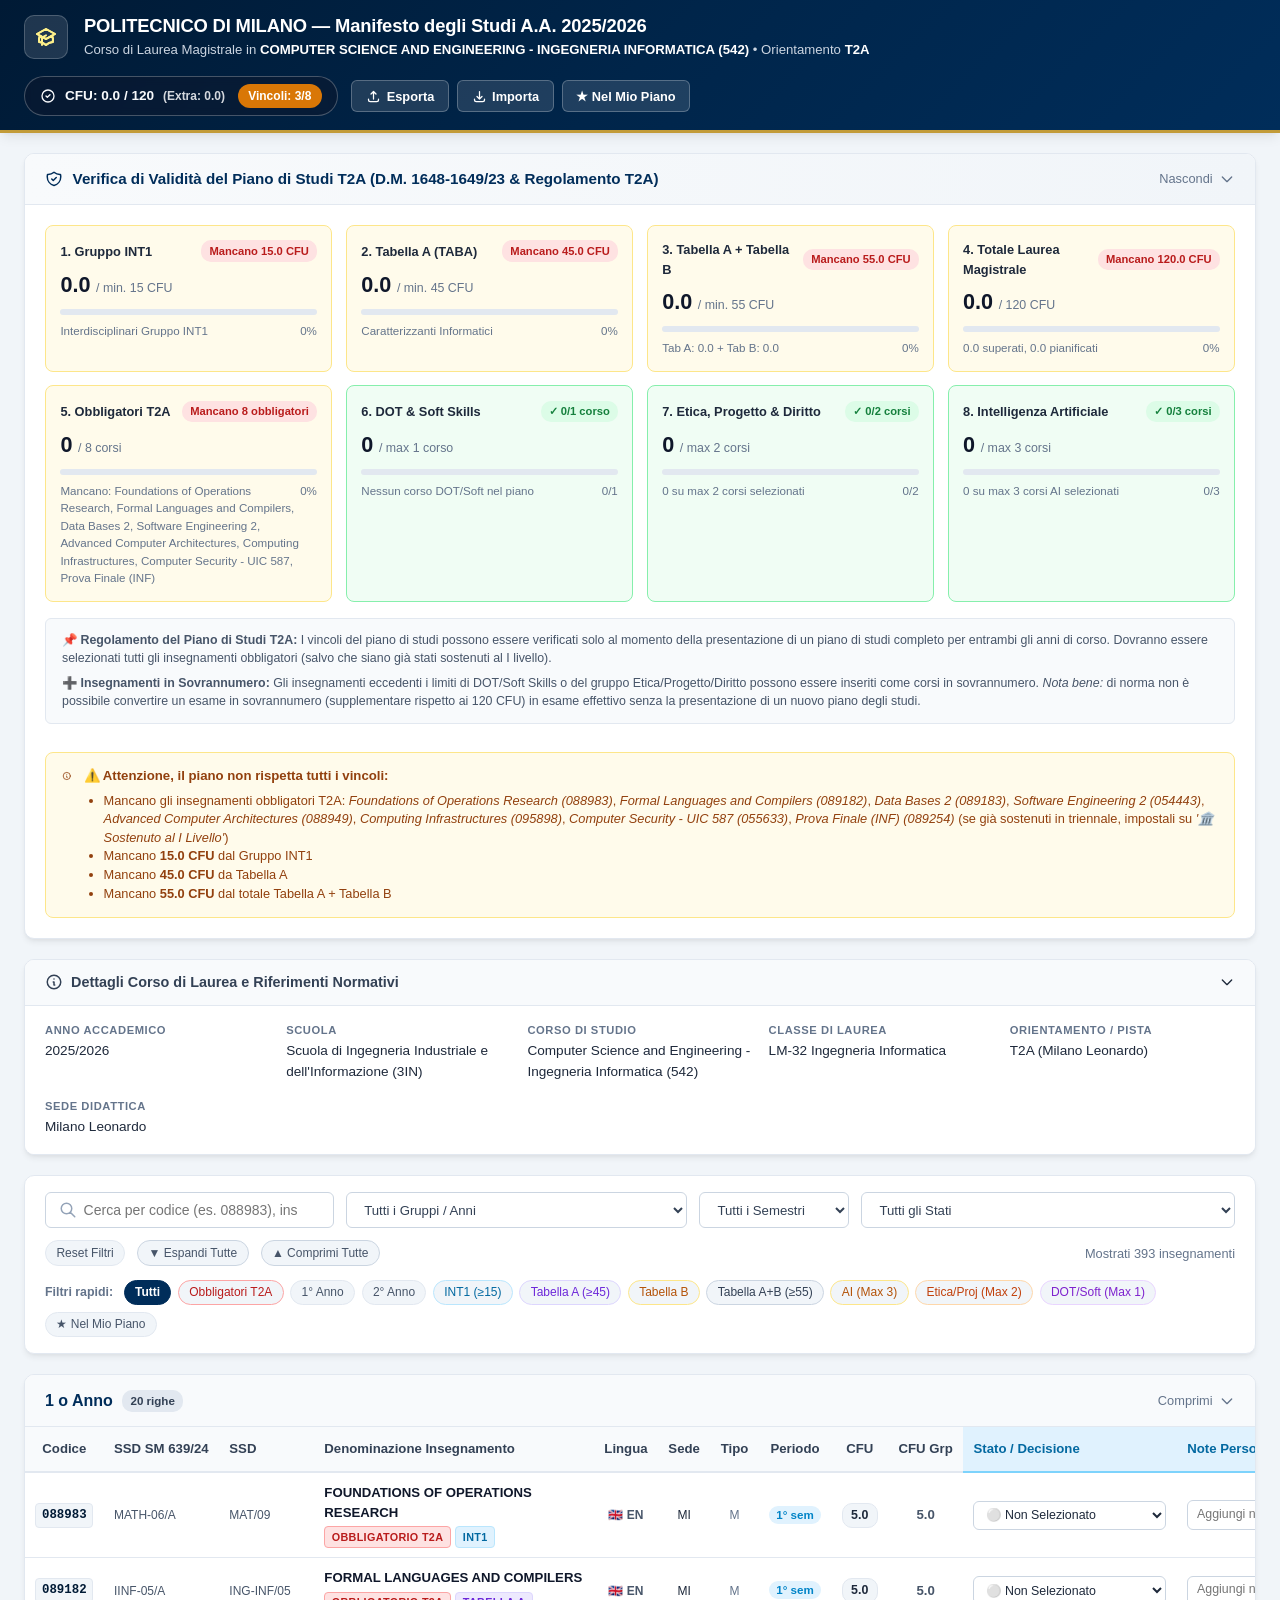
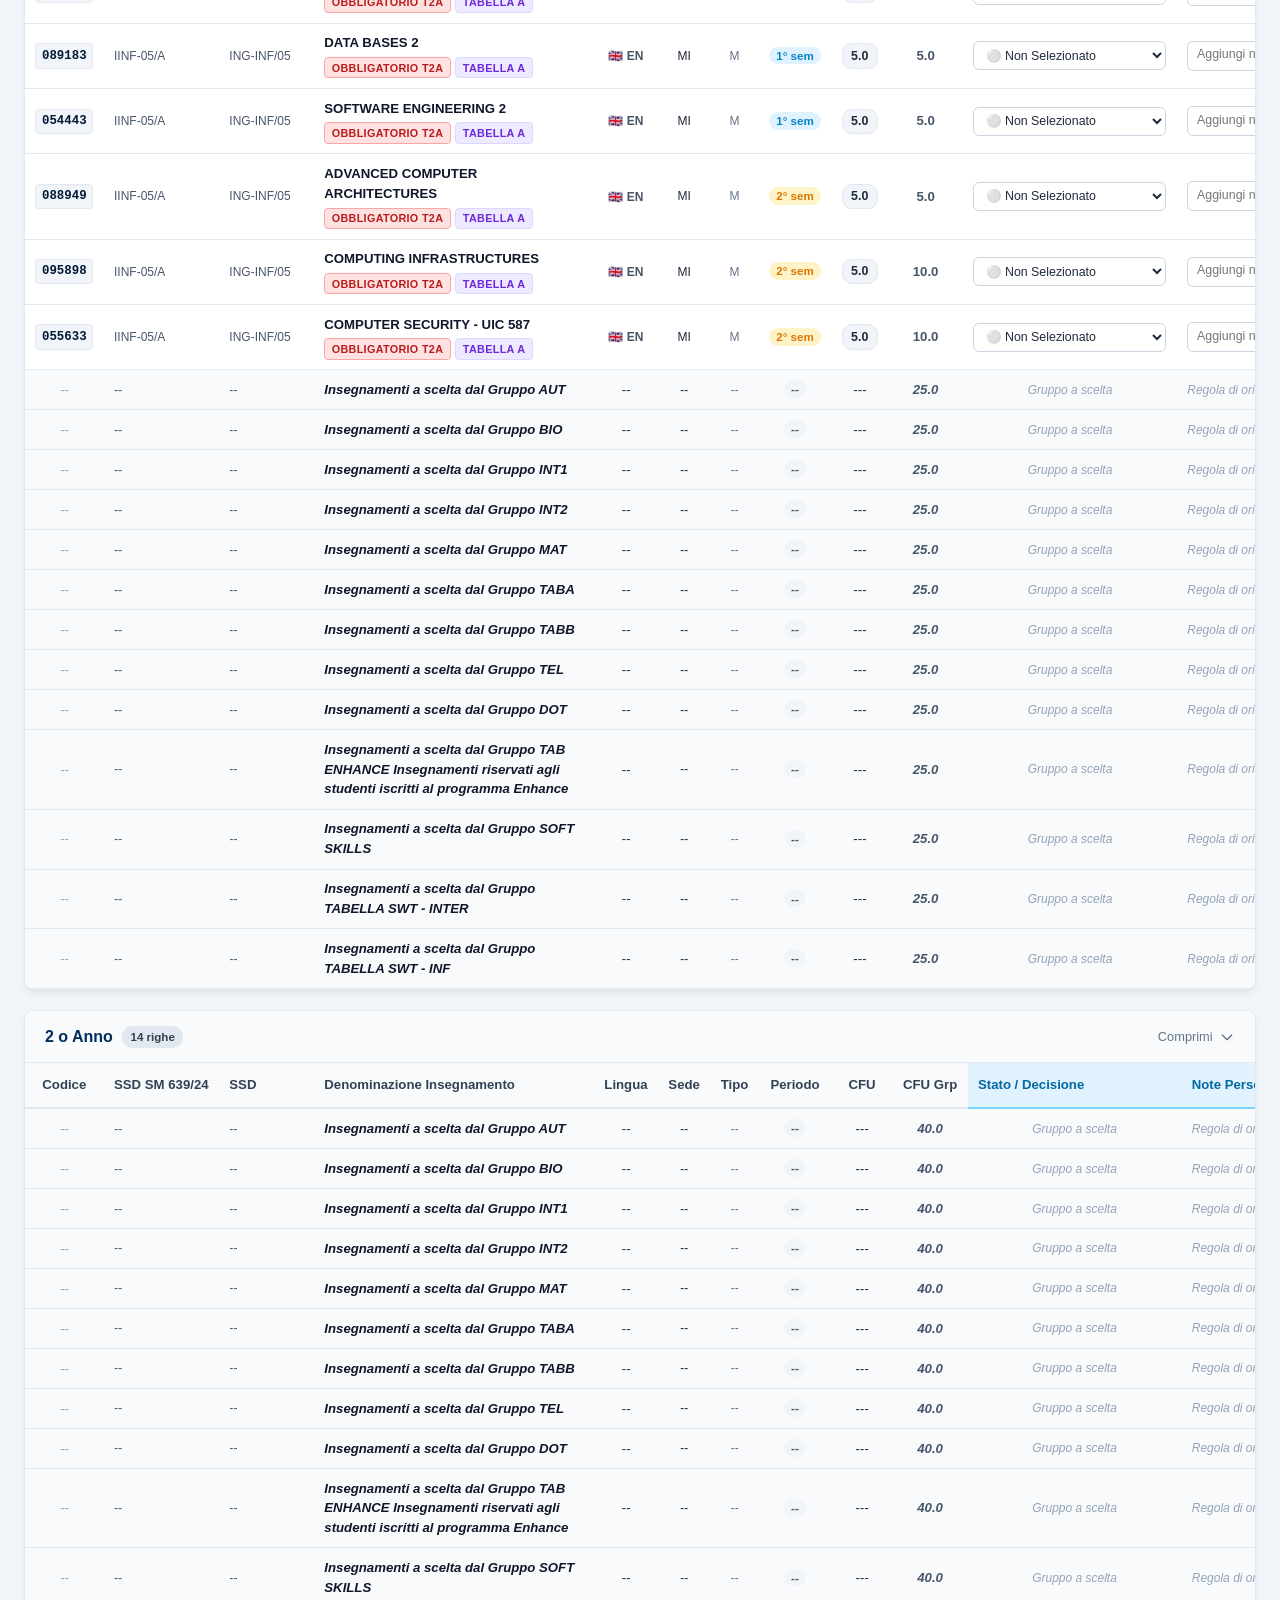
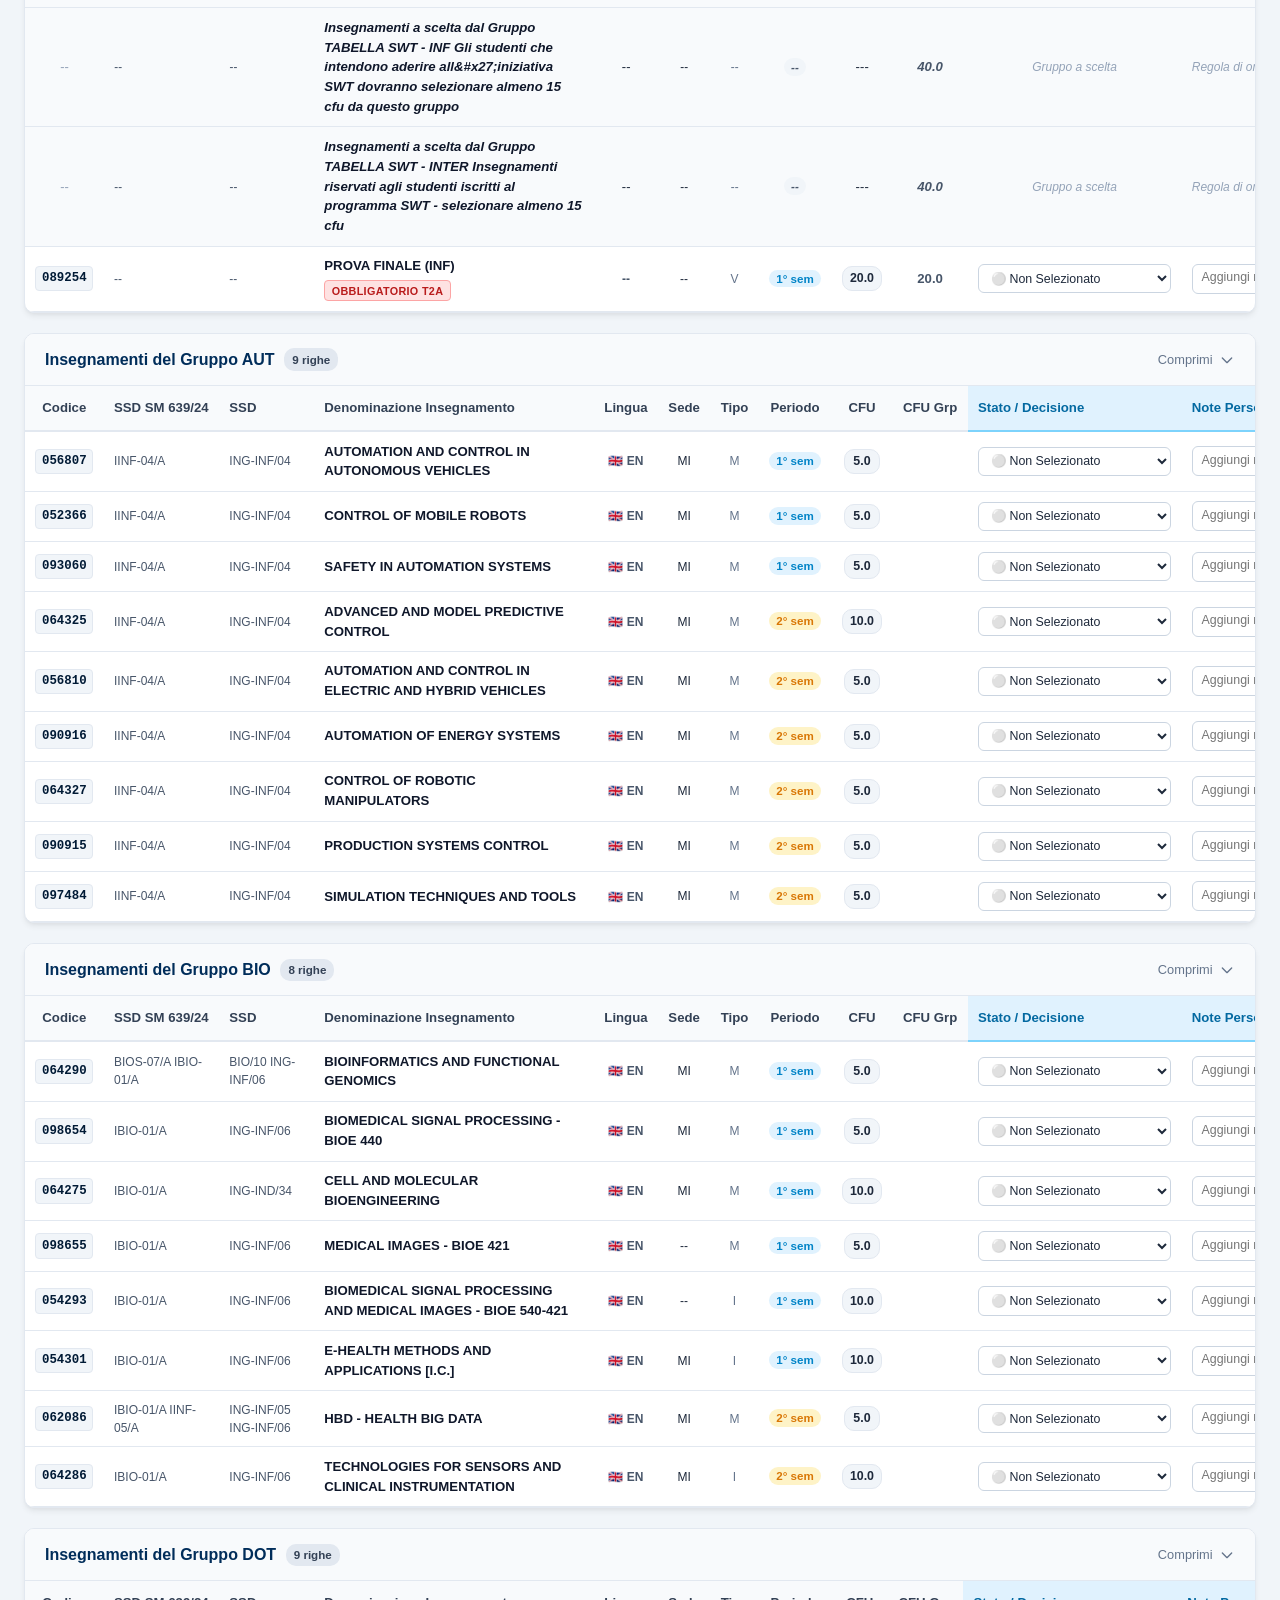
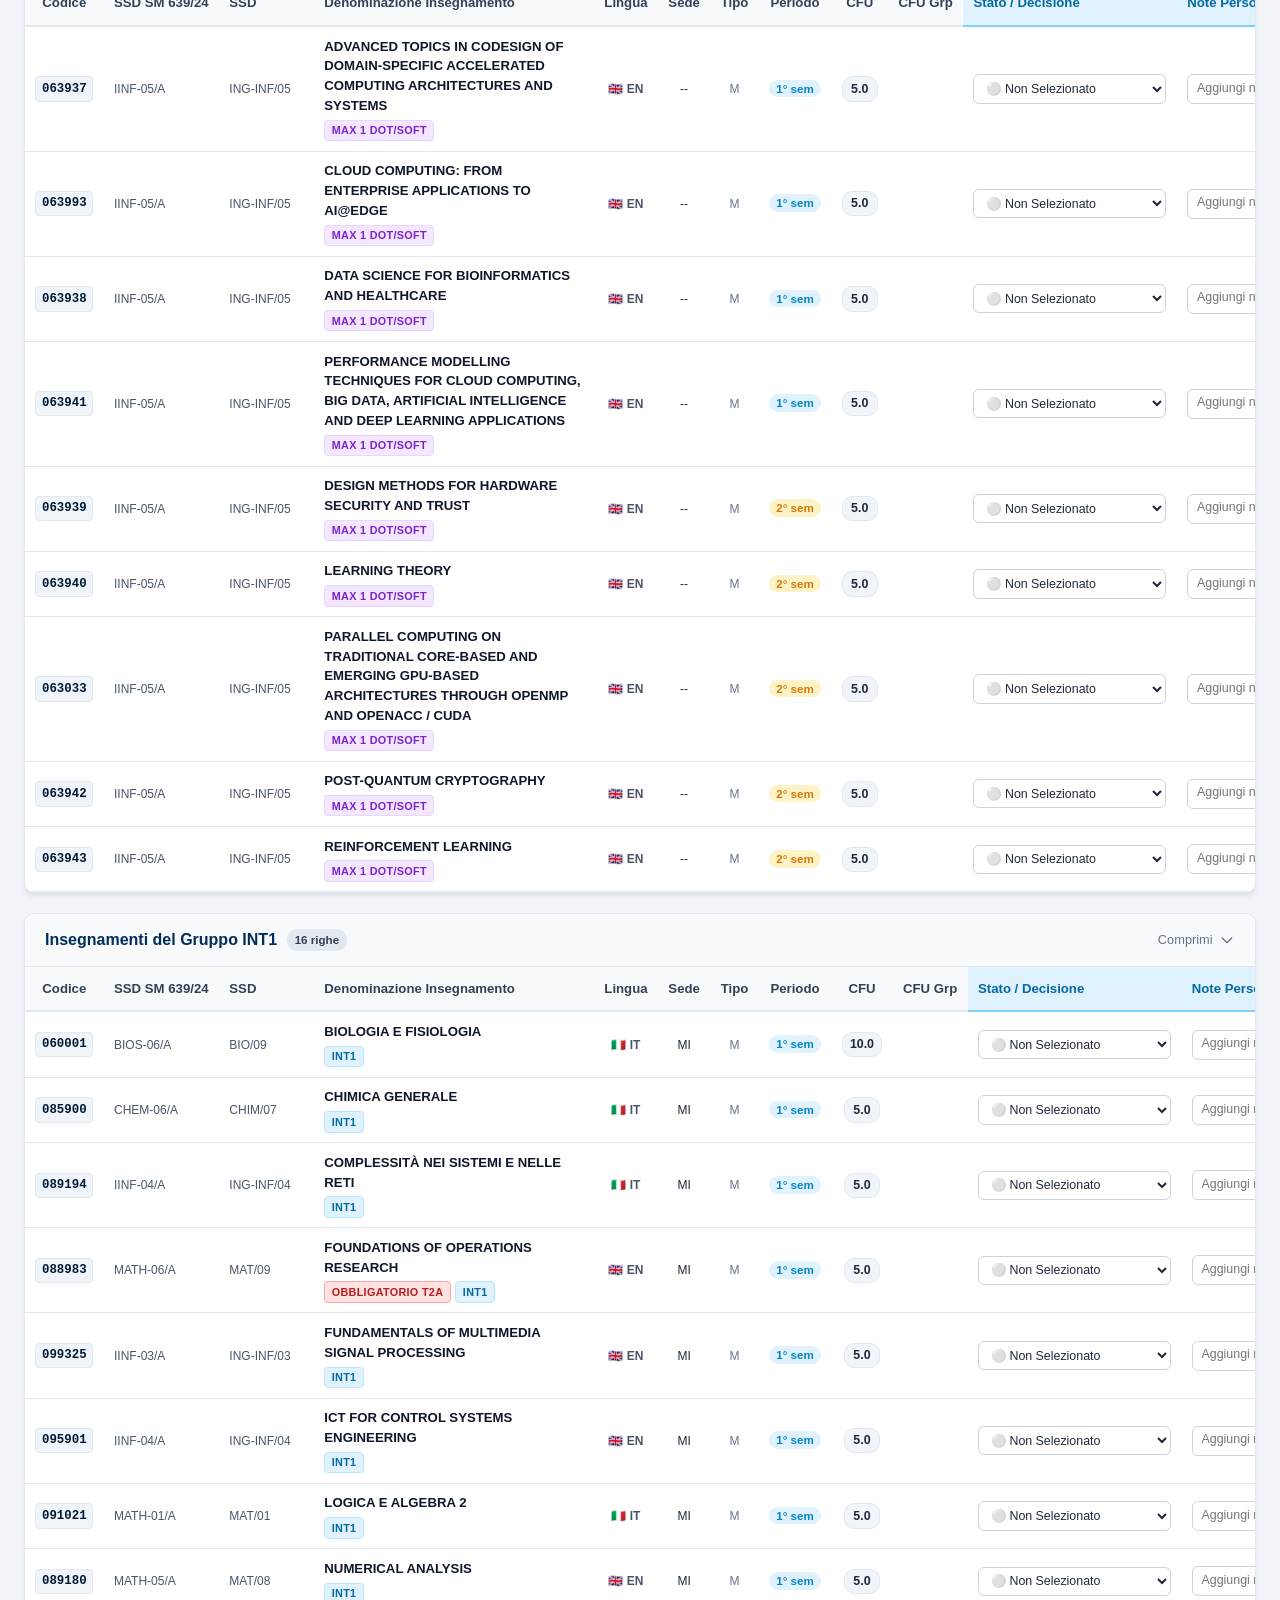
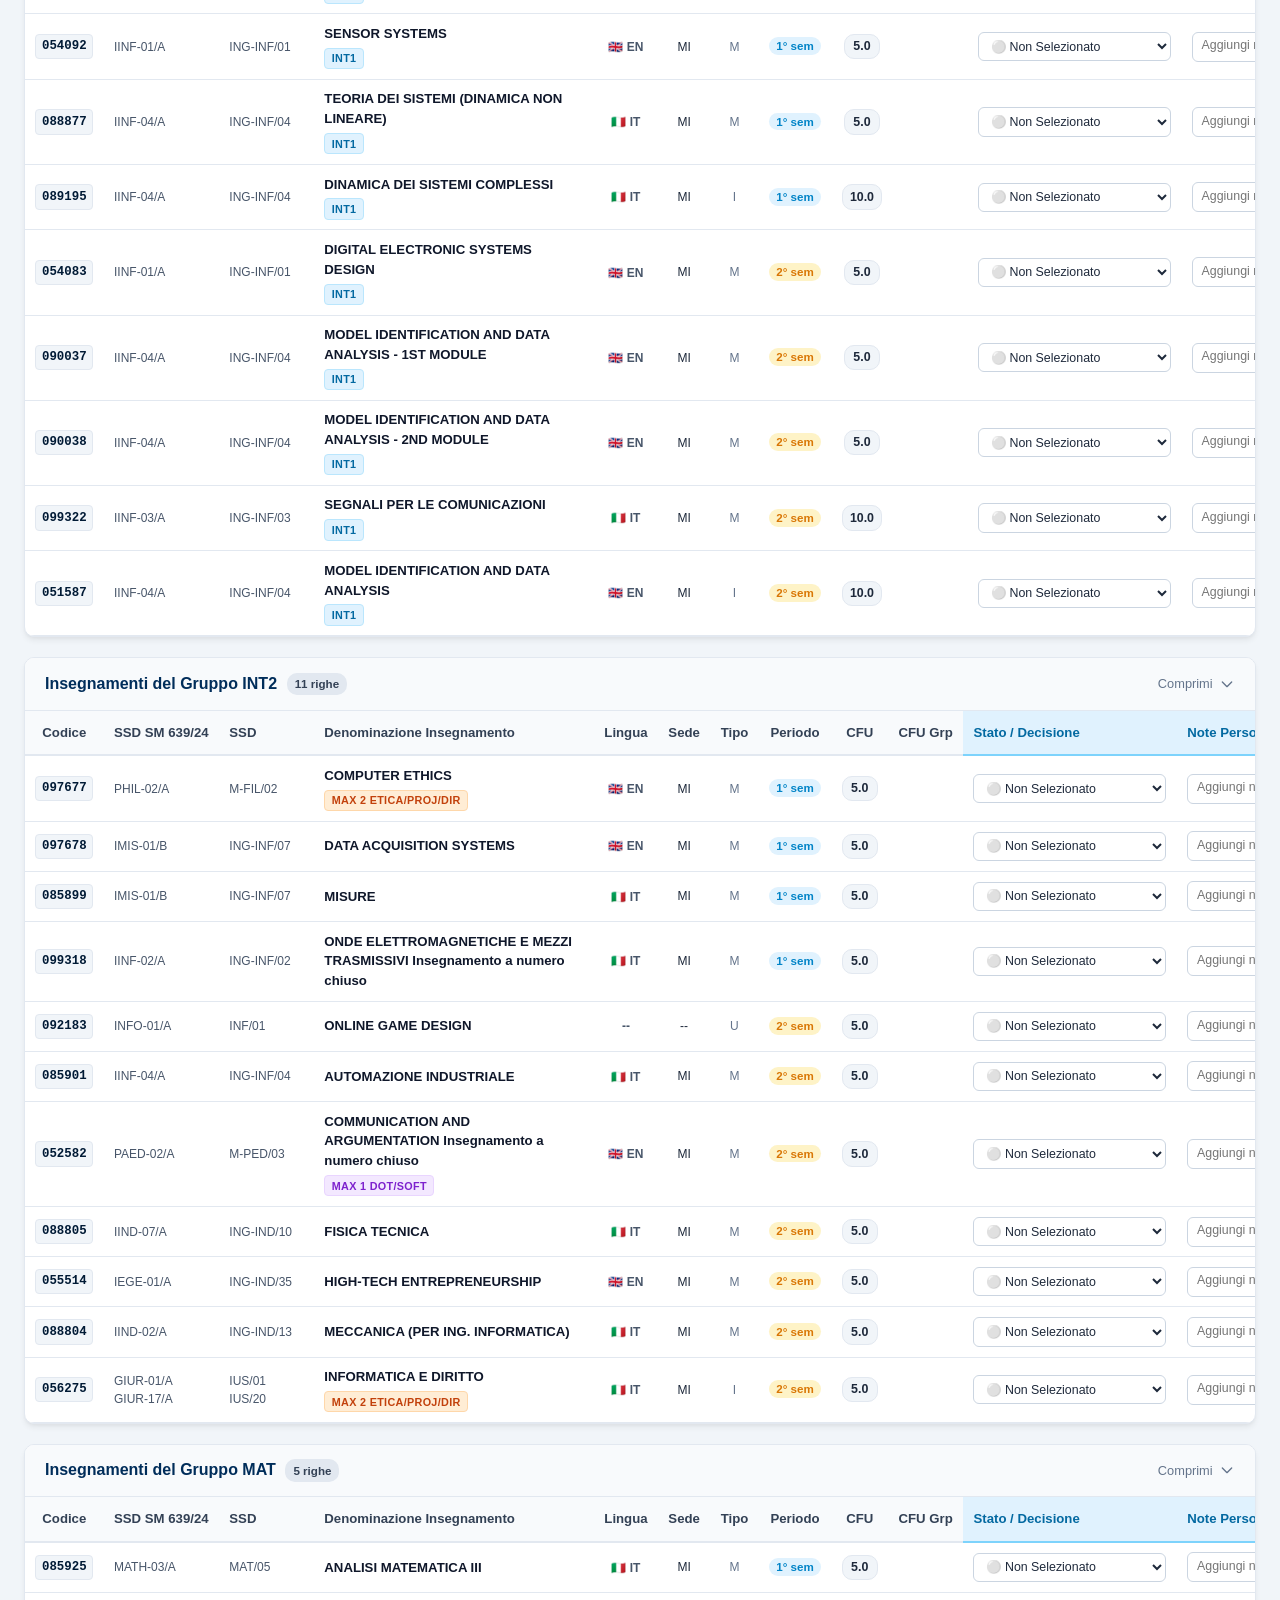
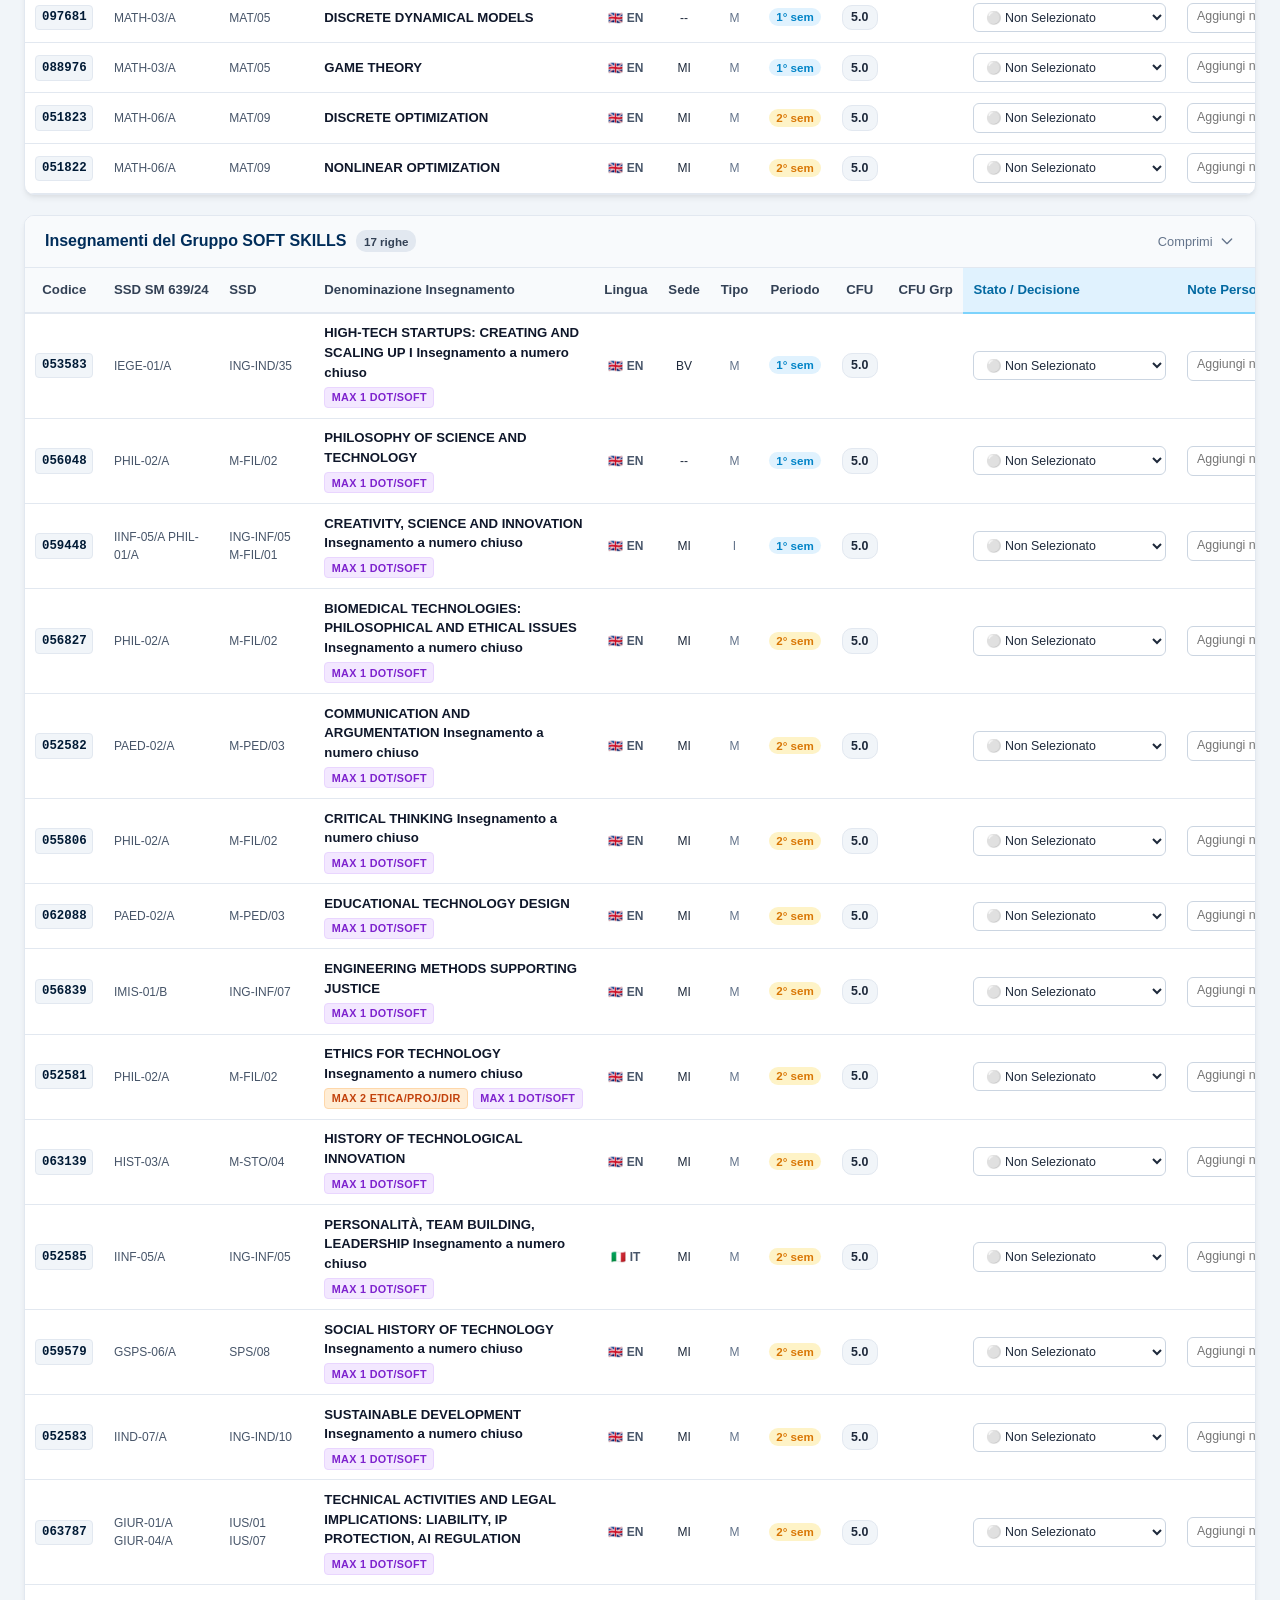
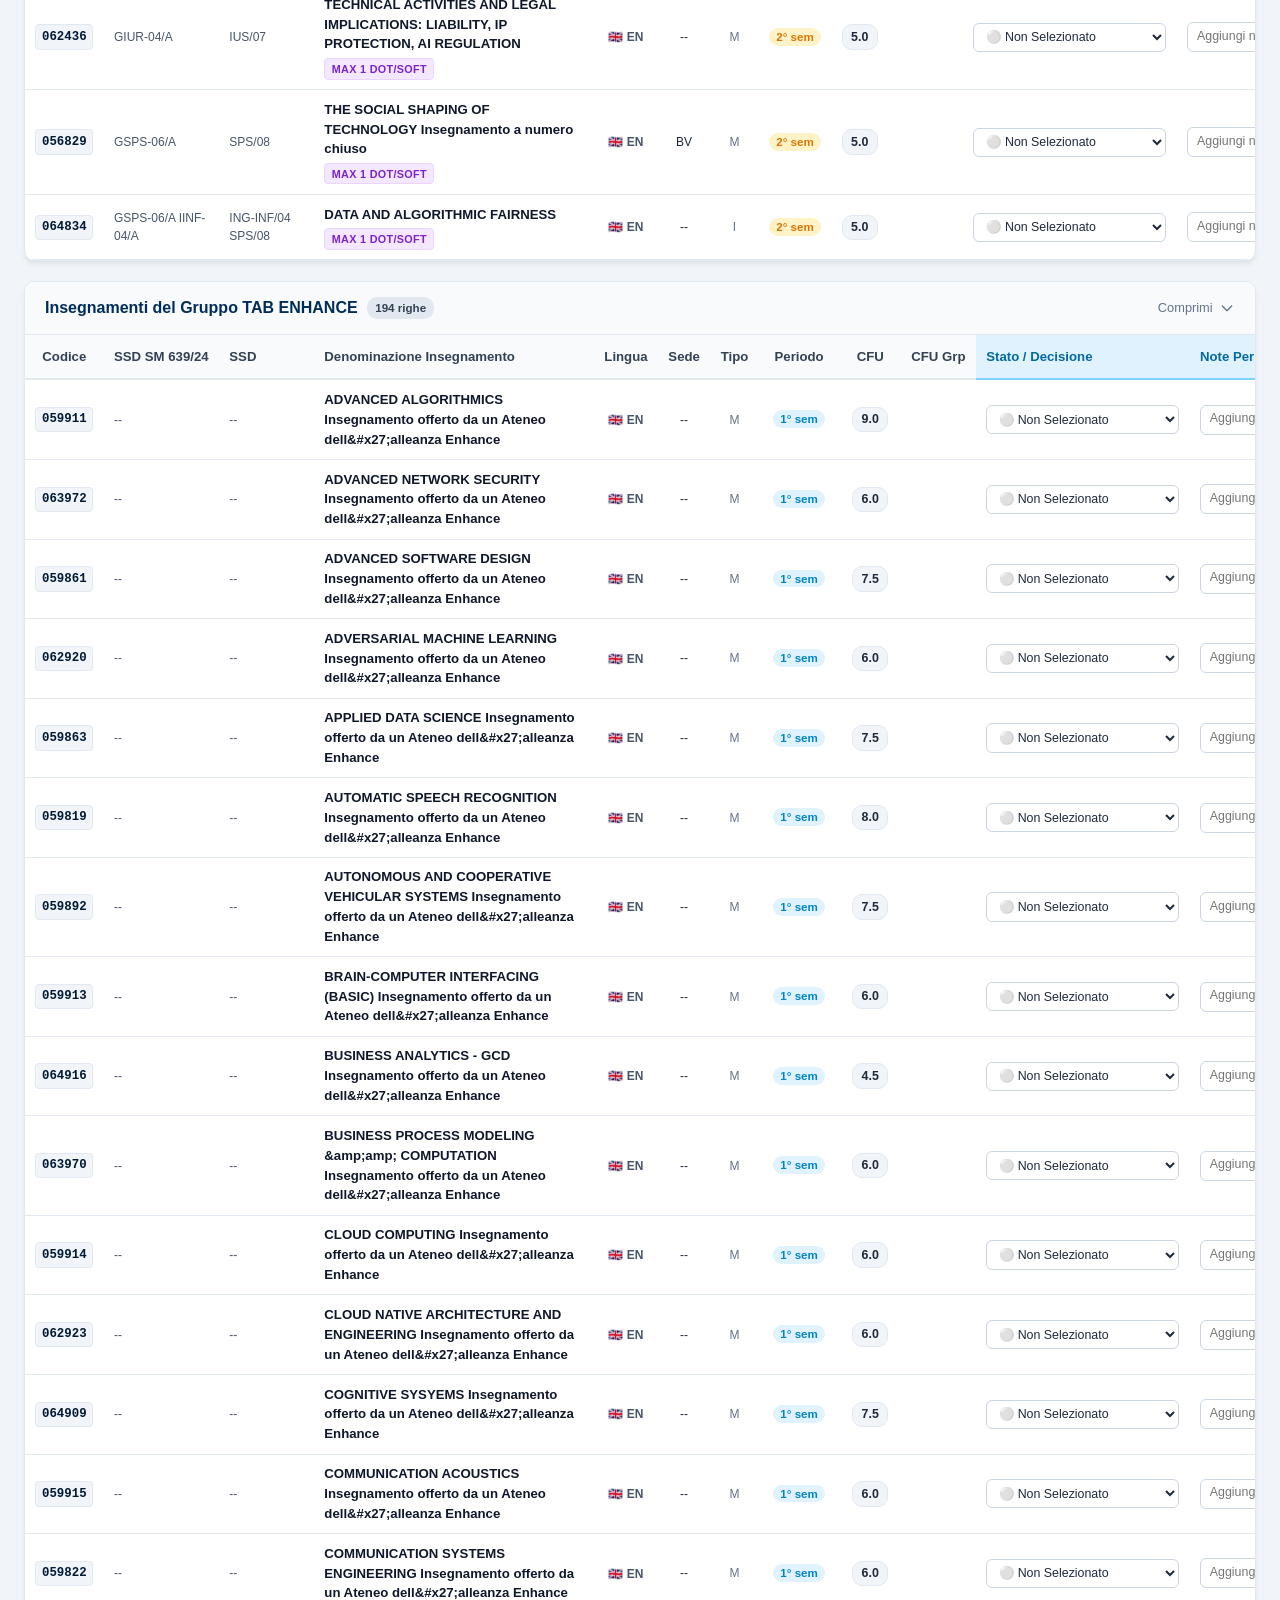
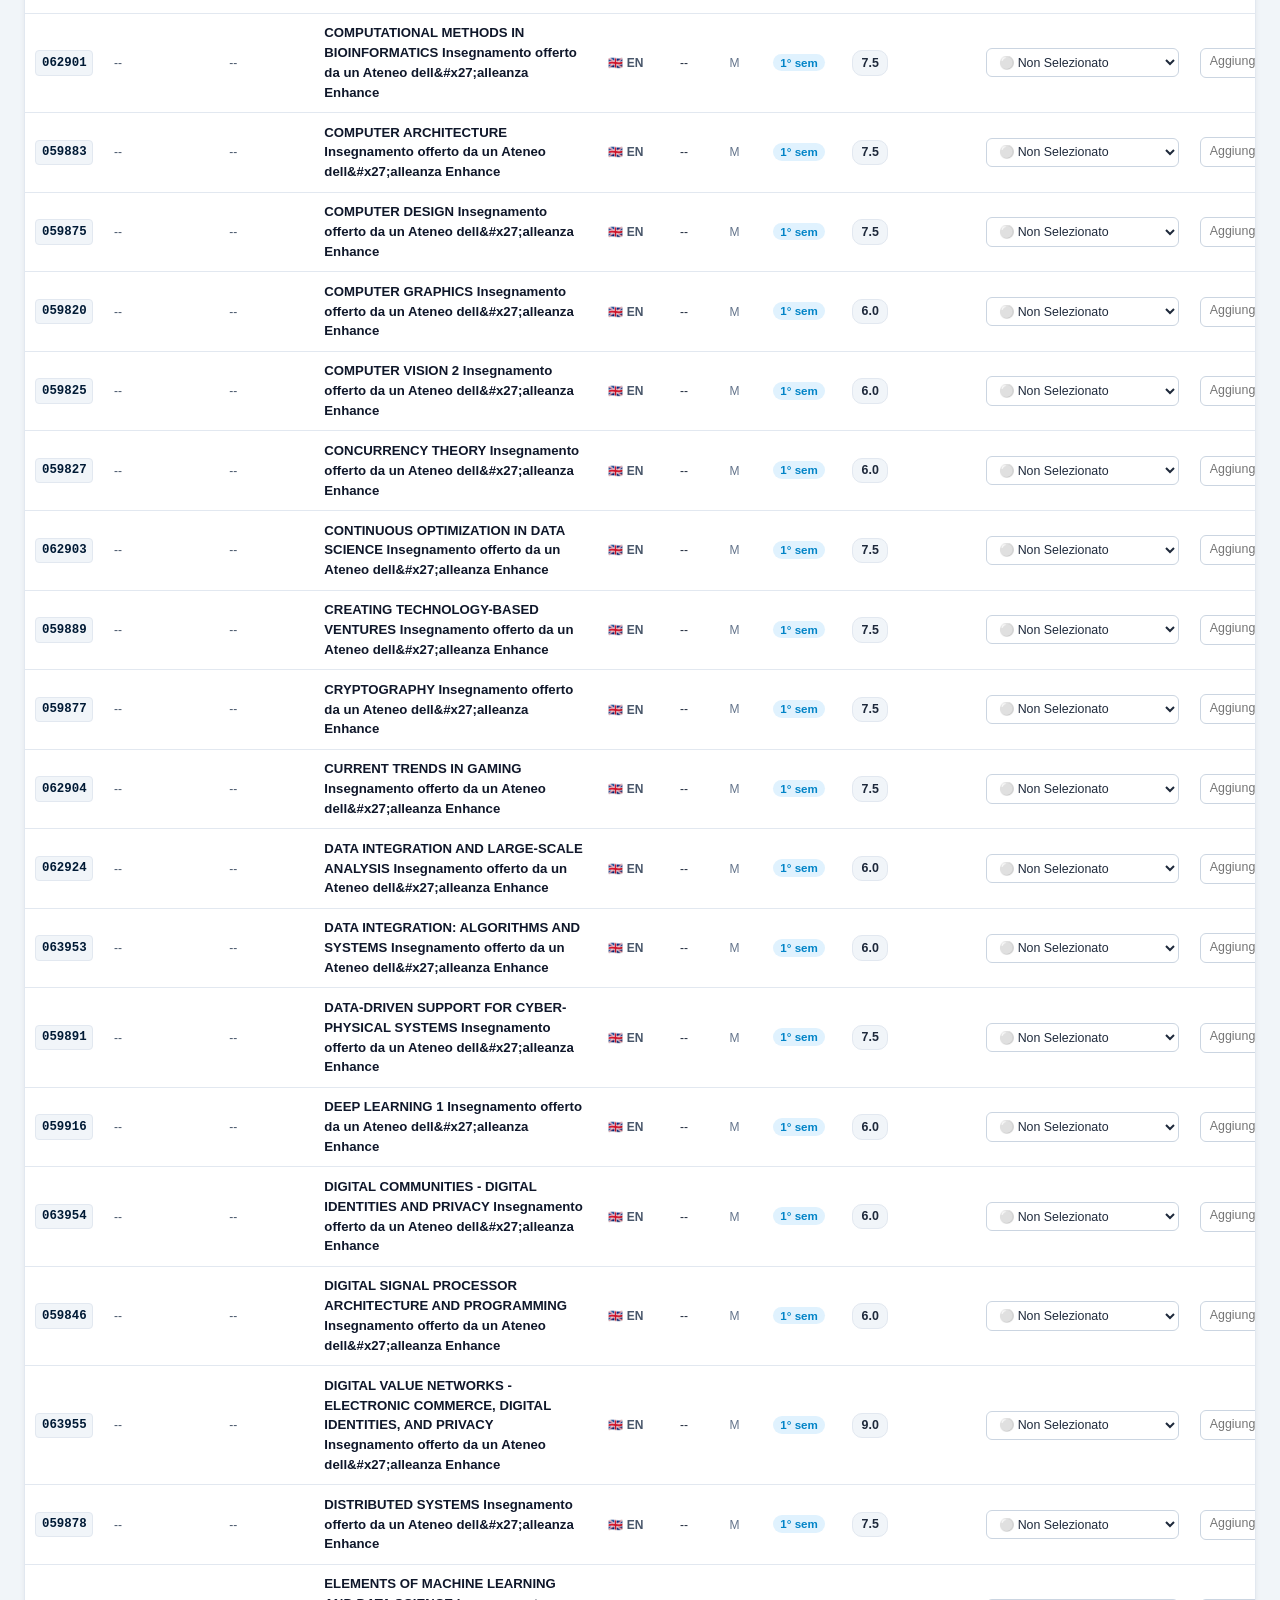
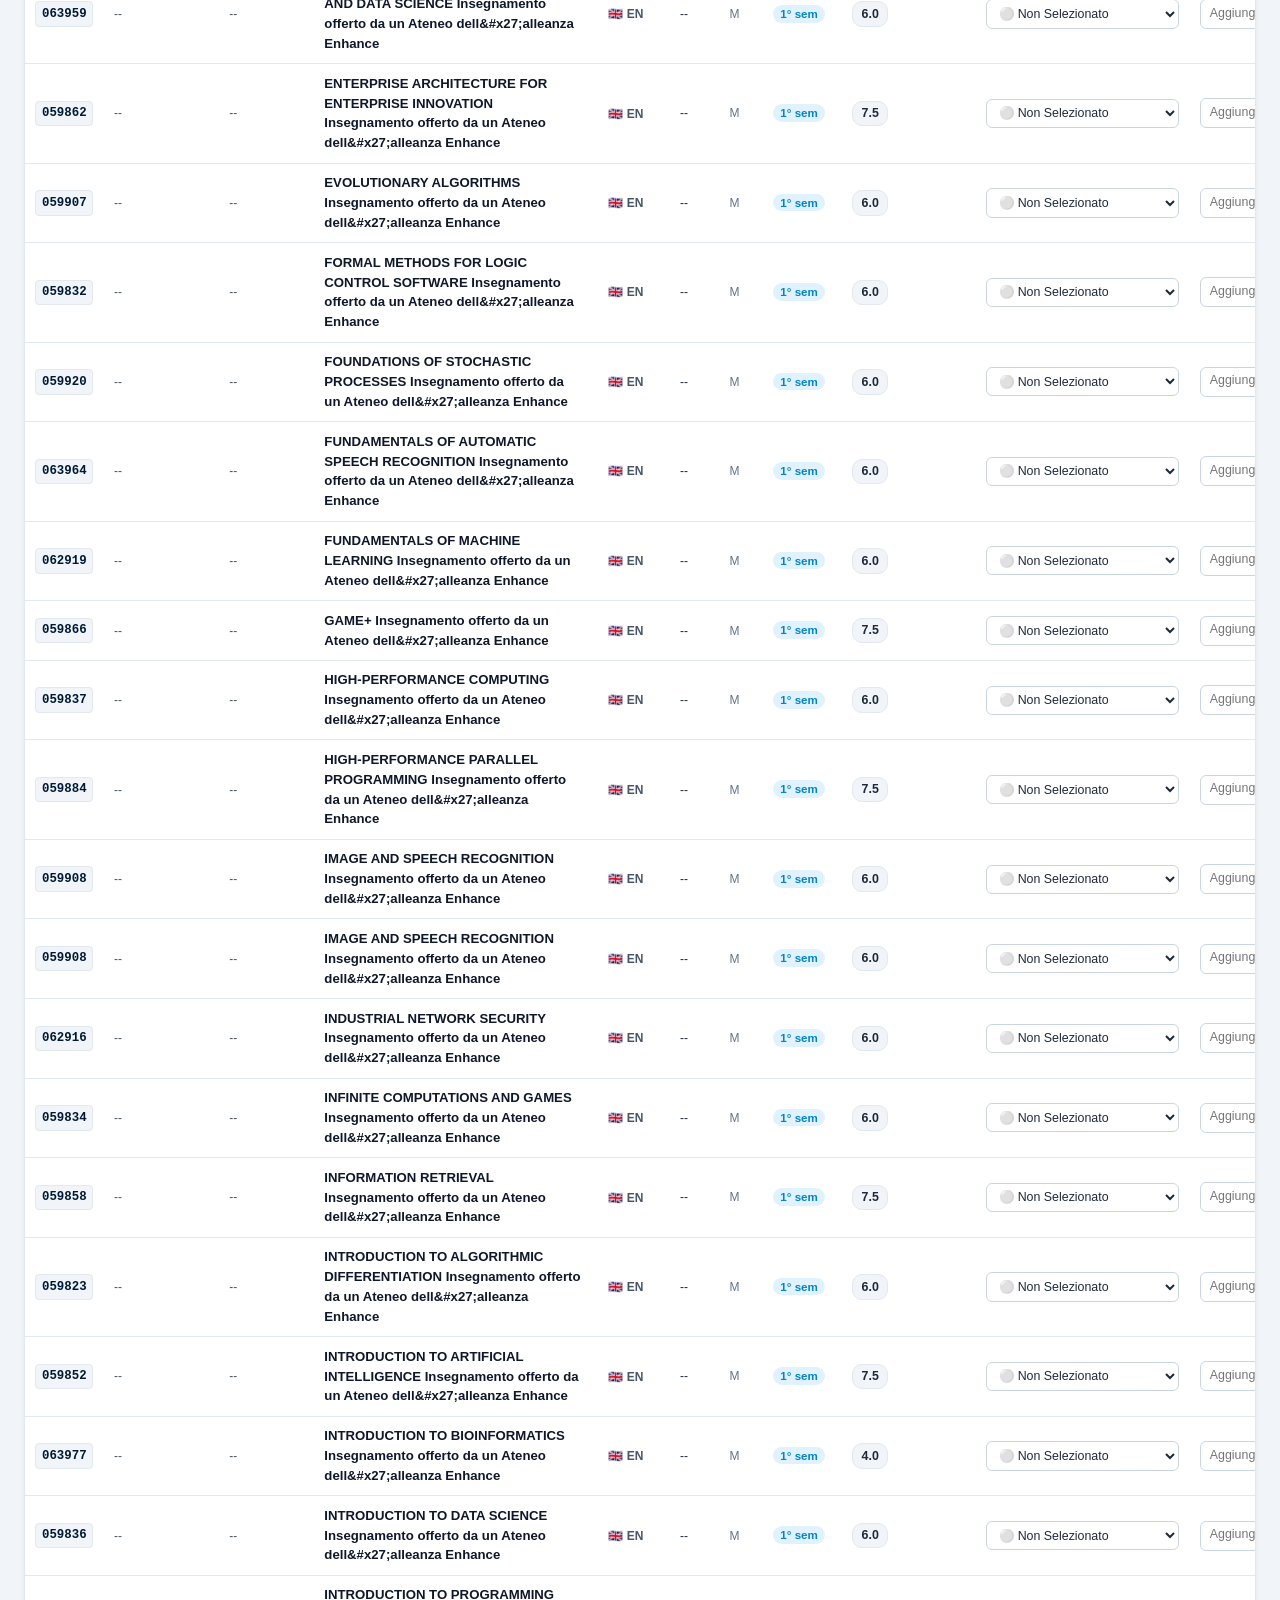
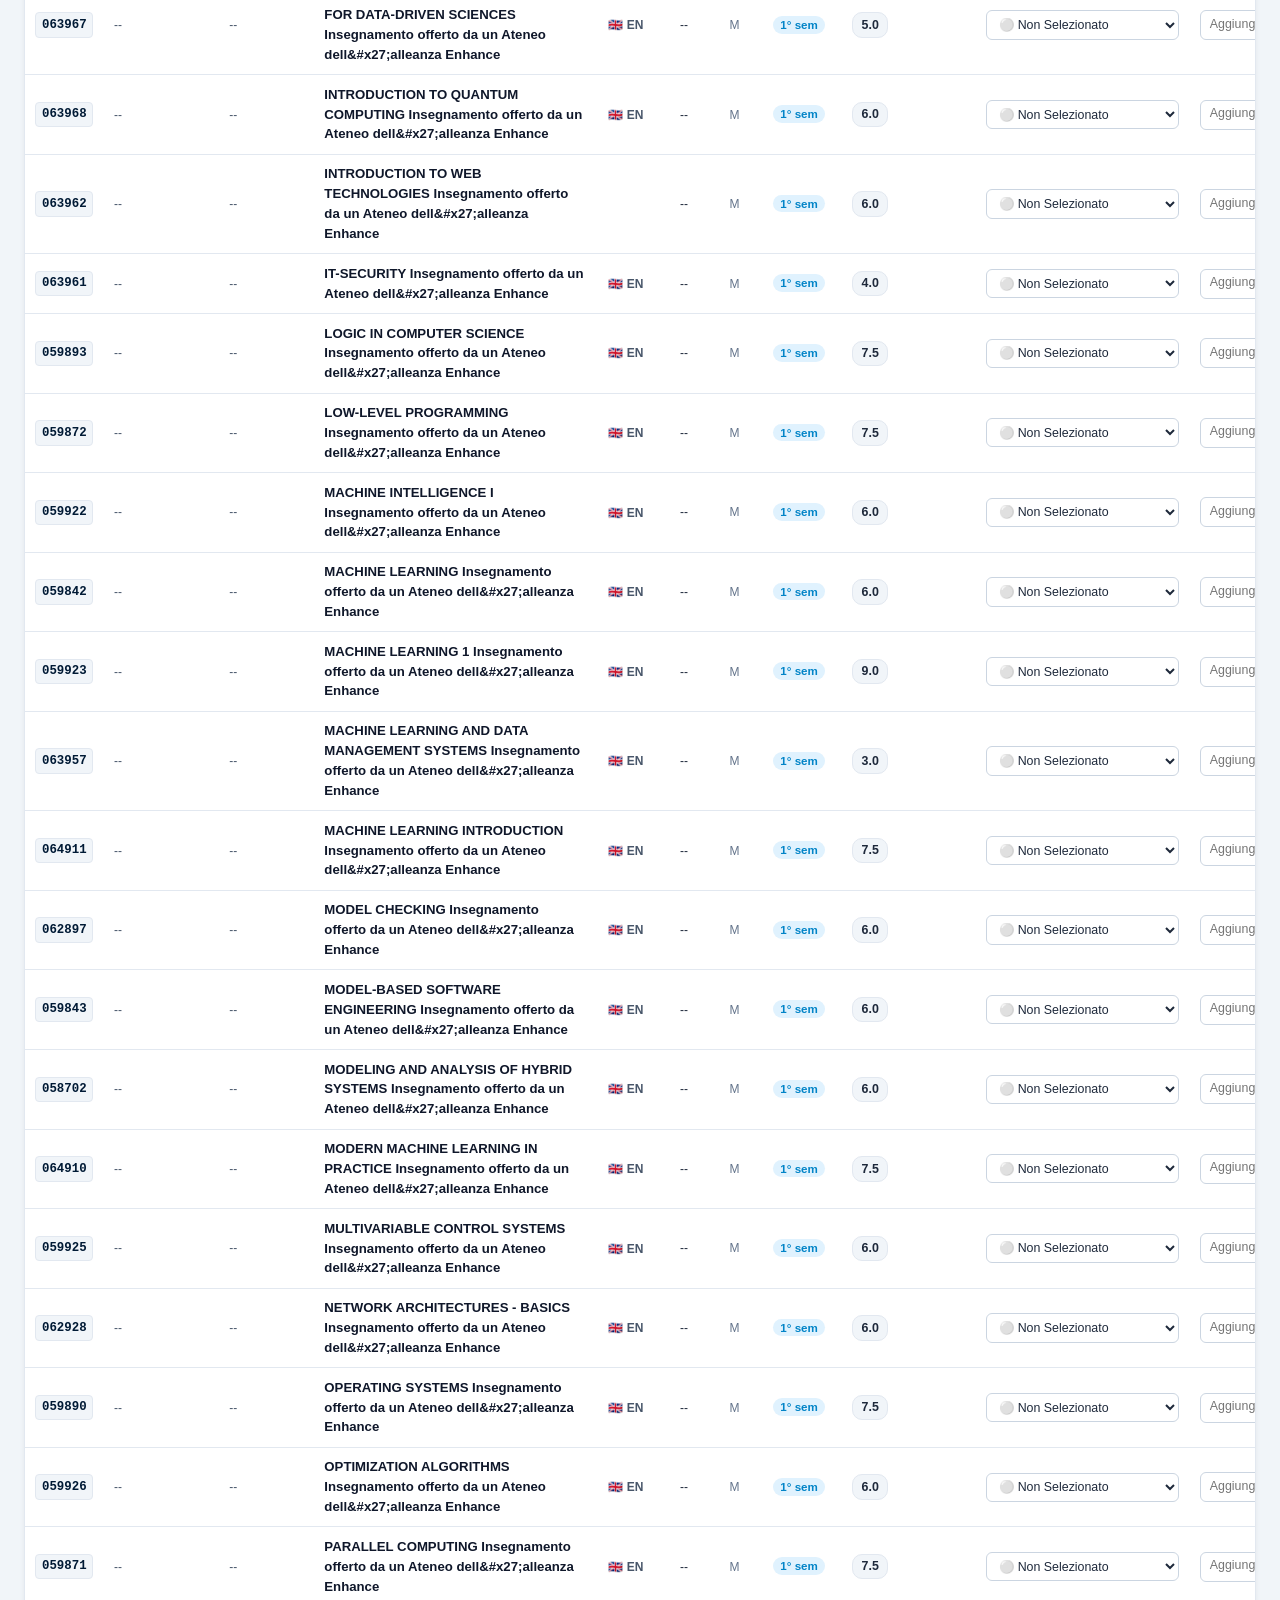
==== commit 9f62f97c: "Add Theoretical Computer Science extra section and improve layout margins and responsive styling" ====
--- a/index.html
+++ b/index.html
@@ -12,44 +12,46 @@
 
   <!-- SITE HEADER -->
   <header class="site-header">
-    <div class="header-left">
-      <div class="polimi-logo-badge">
-        <svg width="22" height="22" fill="none" viewBox="0 0 24 24" stroke="currentColor">
-          <path stroke-linecap="round" stroke-linejoin="round" stroke-width="2" d="M12 14l9-5-9-5-9 5 9 5z" />
-          <path stroke-linecap="round" stroke-linejoin="round" stroke-width="2" d="M12 14l6.16-3.422a12.083 12.083 0 01.665 6.479A11.952 11.952 0 0012 20.055a11.952 11.952 0 00-6.824-2.998 12.078 12.078 0 01.665-6.479L12 14z" />
-          <path stroke-linecap="round" stroke-linejoin="round" stroke-width="2" d="M12 14l9-5-9-5-9 5 9 5zm0 0l6.16-3.422a12.083 12.083 0 01.665 6.479A11.952 11.952 0 0012 20.055a11.952 11.952 0 00-6.824-2.998 12.078 12.078 0 01.665-6.479L12 14zm-4 6v-7.5l4-2.222" />
-        </svg>
-      </div>
-      <div class="header-titles">
-        <h1>POLITECNICO DI MILANO — Manifesto degli Studi A.A. 2025/2026</h1>
-        <div class="subtitle">
-          Corso di Laurea Magistrale in <strong>COMPUTER SCIENCE AND ENGINEERING - INGEGNERIA INFORMATICA (542)</strong> &bull; Orientamento <strong>T2A</strong>
-        </div>
-      </div>
-    </div>
-    
-    <div class="header-right">
-      <div class="plan-summary-pill" id="live-plan-pill" onclick="scrollToValidation()" title="Clicca per visualizzare i dettagli dei requisiti di validità del piano T2A">
-        <svg width="16" height="16" fill="none" viewBox="0 0 24 24" stroke="currentColor">
-          <path stroke-linecap="round" stroke-linejoin="round" stroke-width="2" d="M9 12l2 2 4-4m6 2a9 9 0 11-18 0 9 9 0 0118 0z" />
-        </svg>
-        <span>CFU: <strong id="stat-total-cfu">0.0</strong> / 120</span>
-        <span style="font-size:0.75rem; opacity:0.85;">(Extra: <span id="stat-sovrannumero-cfu">0.0</span>)</span>
-        <span id="stat-req-pill" class="req-status-pill pill-pending">Vincoli T2A: 0/8</span>
-      </div>
-
-      <div class="header-actions">
-        <button class="btn btn-secondary" onclick="openExportModal()" title="Esporta le tue note e lo stato del piano in JSON">
-          <svg width="15" height="15" fill="none" viewBox="0 0 24 24" stroke="currentColor"><path stroke-linecap="round" stroke-linejoin="round" stroke-width="2" d="M4 16v1a3 3 0 003 3h10a3 3 0 003-3v-1m-4-8l-4-4m0 0L8 8m4-4v12"/></svg>
-          Esporta
-        </button>
-        <button class="btn btn-secondary" onclick="openImportModal()" title="Importa un salvataggio precedente di note e piano">
-          <svg width="15" height="15" fill="none" viewBox="0 0 24 24" stroke="currentColor"><path stroke-linecap="round" stroke-linejoin="round" stroke-width="2" d="M4 16v1a3 3 0 003 3h10a3 3 0 003-3v-1m-4-4l-4 4m0 0l-4-4m4 4V4"/></svg>
-          Importa
-        </button>
-        <button class="btn btn-secondary" id="btn-toggle-plan" onclick="toggleOnlyPlanned(document.querySelector('.filter-pill.pill-plan'))" title="Mostra solo gli insegnamenti che hai inserito nel tuo piano">
-          ★ Nel Mio Piano
-        </button>
+    <div class="header-inner">
+      <div class="header-left">
+        <div class="polimi-logo-badge">
+          <svg width="24" height="24" fill="none" viewBox="0 0 24 24" stroke="currentColor">
+            <path stroke-linecap="round" stroke-linejoin="round" stroke-width="2" d="M12 14l9-5-9-5-9 5 9 5z" />
+            <path stroke-linecap="round" stroke-linejoin="round" stroke-width="2" d="M12 14l6.16-3.422a12.083 12.083 0 01.665 6.479A11.952 11.952 0 0012 20.055a11.952 11.952 0 00-6.824-2.998 12.078 12.078 0 01.665-6.479L12 14z" />
+            <path stroke-linecap="round" stroke-linejoin="round" stroke-width="2" d="M12 14l9-5-9-5-9 5 9 5zm0 0l6.16-3.422a12.083 12.083 0 01.665 6.479A11.952 11.952 0 0012 20.055a11.952 11.952 0 00-6.824-2.998 12.078 12.078 0 01.665-6.479L12 14zm-4 6v-7.5l4-2.222" />
+          </svg>
+        </div>
+        <div class="header-titles">
+          <h1>POLITECNICO DI MILANO — Manifesto degli Studi A.A. 2025/2026</h1>
+          <div class="subtitle">
+            Corso di Laurea Magistrale in <strong>COMPUTER SCIENCE AND ENGINEERING - INGEGNERIA INFORMATICA (542)</strong> &bull; Orientamento <strong>T2A</strong>
+          </div>
+        </div>
+      </div>
+      
+      <div class="header-right">
+        <div class="plan-summary-pill" id="live-plan-pill" onclick="scrollToValidation()" title="Clicca per visualizzare i dettagli dei requisiti di validità del piano T2A">
+          <svg width="16" height="16" fill="none" viewBox="0 0 24 24" stroke="currentColor">
+            <path stroke-linecap="round" stroke-linejoin="round" stroke-width="2" d="M9 12l2 2 4-4m6 2a9 9 0 11-18 0 9 9 0 0118 0z" />
+          </svg>
+          <span>CFU: <strong id="stat-total-cfu">0.0</strong> / 120</span>
+          <span style="font-size:0.75rem; opacity:0.85;">(Extra: <span id="stat-sovrannumero-cfu">0.0</span>)</span>
+          <span id="stat-req-pill" class="req-status-pill pill-pending">Vincoli T2A: 0/8</span>
+        </div>
+
+        <div class="header-actions">
+          <button class="btn btn-secondary" onclick="openExportModal()" title="Esporta le tue note e lo stato del piano in JSON">
+            <svg width="15" height="15" fill="none" viewBox="0 0 24 24" stroke="currentColor"><path stroke-linecap="round" stroke-linejoin="round" stroke-width="2" d="M4 16v1a3 3 0 003 3h10a3 3 0 003-3v-1m-4-8l-4-4m0 0L8 8m4-4v12"/></svg>
+            Esporta
+          </button>
+          <button class="btn btn-secondary" onclick="openImportModal()" title="Importa un salvataggio precedente di note e piano">
+            <svg width="15" height="15" fill="none" viewBox="0 0 24 24" stroke="currentColor"><path stroke-linecap="round" stroke-linejoin="round" stroke-width="2" d="M4 16v1a3 3 0 003 3h10a3 3 0 003-3v-1m-4-4l-4 4m0 0l-4-4m4 4V4"/></svg>
+            Importa
+          </button>
+          <button class="btn btn-secondary" id="btn-toggle-plan" onclick="toggleOnlyPlanned(document.querySelector('.filter-pill.pill-plan'))" title="Mostra solo gli insegnamenti che hai inserito nel tuo piano">
+            ★ Nel Mio Piano
+          </button>
+        </div>
       </div>
     </div>
   </header>
@@ -225,7 +227,7 @@
           </div>
         </div>
 
-        <div class="rules-callout" style="background:#f8fafc; border:1px solid var(--slate-200); border-radius:6px; padding:0.75rem 1rem; font-size:0.775rem; color:var(--slate-600); display:flex; flex-direction:column; gap:0.35rem; margin-top:0.75rem;">
+        <div class="rules-callout">
           <div><strong>📌 Regolamento del Piano di Studi T2A:</strong> I vincoli del piano di studi possono essere verificati solo al momento della presentazione di un piano di studi completo per entrambi gli anni di corso. Dovranno essere selezionati tutti gli insegnamenti obbligatori (salvo che siano già stati sostenuti al I livello).</div>
           <div><strong>➕ Insegnamenti in Sovrannumero:</strong> Gli insegnamenti eccedenti i limiti di DOT/Soft Skills o del gruppo Etica/Progetto/Diritto possono essere inseriti come corsi in sovrannumero. <em>Nota bene:</em> di norma non è possibile convertire un esame in sovrannumero (supplementare rispetto ai 120 CFU) in esame effettivo senza la presentazione di un nuovo piano degli studi.</div>
         </div>
@@ -316,6 +318,7 @@
             <option value="sec_12">Gruppo TABELLA SWT - INF</option>
             <option value="sec_13">Gruppo TABELLA SWT - INTER</option>
             <option value="sec_14">Gruppo TEL - Telecomunicazioni</option>
+            <option value="sec_extra">Insegnamenti Aggiuntivi / Opzionali</option>
           </optgroup>
         </select>
 
@@ -342,7 +345,7 @@
         <button class="filter-pill" onclick="expandAllSections()" title="Espandi tutte le tabelle" style="border-color:#cbd5e1;">▼ Espandi Tutte</button>
         <button class="filter-pill" onclick="collapseAllSections()" title="Comprimi tutte le tabelle" style="border-color:#cbd5e1;">▲ Comprimi Tutte</button>
 
-        <div class="results-count" id="results-count">Mostrati 392 insegnamenti</div>
+        <div class="results-count" id="results-count">Mostrati 393 insegnamenti</div>
       </div>
 
       <div class="filter-pills">
--- a/css/styles.css
+++ b/css/styles.css
@@ -1,1070 +1,609 @@
 :root {
-      --polimi-blue: #002d5a;
-      --polimi-navy: #001a35;
-      --polimi-accent: #0284c7;
-      --polimi-accent-light: #e0f2fe;
-      --polimi-gold: #c29b38;
-      --polimi-gold-light: #fef9c3;
-      --slate-50: #f8fafc;
-      --slate-100: #f1f5f9;
-      --slate-200: #e2e8f0;
-      --slate-300: #cbd5e1;
-      --slate-400: #94a3b8;
-      --slate-500: #64748b;
-      --slate-600: #475569;
-      --slate-700: #334155;
-      --slate-800: #1e293b;
-      --slate-900: #0f172a;
-      --emerald-50: #ecfdf5;
-      --emerald-100: #d1fae5;
-      --emerald-600: #059669;
-      --emerald-700: #047857;
-      --amber-50: #fffbeb;
-      --amber-100: #fef3c7;
-      --amber-600: #d97706;
-      --amber-700: #b45309;
-      --indigo-50: #eef2ff;
-      --indigo-100: #e0e7ff;
-      --indigo-600: #4f46e5;
-      --indigo-700: #4338ca;
-      --rose-50: #fff1f2;
-      --rose-600: #e11d48;
-      --border-radius: 8px;
-      --box-shadow: 0 4px 6px -1px rgba(0, 0, 0, 0.07), 0 2px 4px -2px rgba(0, 0, 0, 0.05);
-      --box-shadow-lg: 0 10px 15px -3px rgba(0, 0, 0, 0.1), 0 4px 6px -4px rgba(0, 0, 0, 0.05);
-    }
-
-    * {
-      box-sizing: border-box;
-      margin: 0;
-      padding: 0;
-    }
-
-    body {
-      font-family: -apple-system, BlinkMacSystemFont, "Segoe UI", Roboto, Helvetica, Arial, sans-serif;
-      background-color: #f4f6f9;
-      color: var(--slate-800);
-      line-height: 1.5;
-      font-size: 14px;
-    }
-
-    /* HEADER */
-    header.site-header {
-      background: linear-gradient(135deg, var(--polimi-navy) 0%, var(--polimi-blue) 100%);
-      color: white;
-      padding: 1rem 1.5rem;
-      border-bottom: 3px solid var(--polimi-gold);
-      position: sticky;
-      top: 0;
-      z-index: 100;
-      box-shadow: var(--box-shadow-lg);
-    }
-
-    .header-top {
-      display: flex;
-      justify-content: space-between;
-      align-items: center;
-      flex-wrap: wrap;
-      gap: 1rem;
-      max-width: 1600px;
-      margin: 0 auto;
-    }
-
-    .brand-container {
-      display: flex;
-      align-items: center;
-      gap: 1.25rem;
-    }
-
-    .brand-logo-img {
-      height: 38px;
-      width: auto;
-      filter: brightness(0) invert(1);
-    }
-
-    .brand-titles {
-      display: flex;
-      flex-direction: column;
-    }
-
-    .brand-title {
-      font-size: 1.35rem;
-      font-weight: 700;
-      letter-spacing: -0.02em;
-      display: flex;
-      align-items: center;
-      gap: 0.5rem;
-    }
-
-    .brand-subtitle {
-      font-size: 0.85rem;
-      color: var(--slate-300);
-      display: flex;
-      align-items: center;
-      gap: 0.75rem;
-    }
-
-    .badge-year {
-      background-color: rgba(255, 255, 255, 0.15);
-      border: 1px solid rgba(255, 255, 255, 0.25);
-      padding: 0.15rem 0.5rem;
-      border-radius: 4px;
-      font-weight: 600;
-      font-size: 0.75rem;
-      color: #fef08a;
-    }
-
-    .header-actions {
-      display: flex;
-      align-items: center;
-      gap: 0.75rem;
-      flex-wrap: wrap;
-    }
-
-    .header-btn {
-      background: rgba(255, 255, 255, 0.12);
-      color: white;
-      border: 1px solid rgba(255, 255, 255, 0.25);
-      padding: 0.45rem 0.85rem;
-      border-radius: var(--border-radius);
-      font-size: 0.825rem;
-      font-weight: 500;
-      cursor: pointer;
-      display: inline-flex;
-      align-items: center;
-      gap: 0.4rem;
-      text-decoration: none;
-      transition: all 0.2s ease;
-    }
-
-    .header-btn:hover {
-      background: rgba(255, 255, 255, 0.22);
-      border-color: white;
-      transform: translateY(-1px);
-    }
-
-    .header-btn.btn-accent {
-      background: var(--polimi-accent);
-      border-color: #38bdf8;
-      color: white;
-      font-weight: 600;
-    }
-    .header-btn.btn-accent:hover {
-      background: #0369a1;
-    }
-
-    .plan-summary-pill {
-      background: rgba(16, 185, 129, 0.2);
-      border: 1px solid #10b981;
-      color: #a7f3d0;
-      padding: 0.4rem 0.85rem;
-      border-radius: 20px;
-      font-size: 0.85rem;
-      font-weight: 600;
-      display: inline-flex;
-      align-items: center;
-      gap: 0.5rem;
-      cursor: pointer;
-    }
-
-    .req-status-pill {
-      padding: 0.2rem 0.6rem;
-      border-radius: 12px;
-      font-size: 0.75rem;
-      font-weight: 700;
-      display: inline-flex;
-      align-items: center;
-      gap: 0.3rem;
-      margin-left: 0.25rem;
-    }
-    .req-status-pill.pill-ok {
-      background: #059669;
-      color: white;
-    }
-    .req-status-pill.pill-pending {
-      background: #d97706;
-      color: white;
-    }
-
-    /* MAIN LAYOUT */
-    .app-container {
-      max-width: 1600px;
-      margin: 1.5rem auto;
-      padding: 0 1.5rem;
-      display: flex;
-      flex-direction: column;
-      gap: 1.25rem;
-    }
-
-    /* VALIDATION REQUIREMENTS DASHBOARD CARD */
-    .validation-card {
-      background: white;
-      border-radius: var(--border-radius);
-      box-shadow: var(--box-shadow);
-      border: 1px solid var(--slate-200);
-      overflow: hidden;
-    }
-
-    .validation-header {
-      padding: 0.85rem 1.25rem;
-      background: linear-gradient(to right, #f8fafc, #f1f5f9);
-      border-bottom: 1px solid var(--slate-200);
-      display: flex;
-      justify-content: space-between;
-      align-items: center;
-      cursor: pointer;
-      user-select: none;
-    }
-
-    .validation-title {
-      font-size: 0.95rem;
-      font-weight: 700;
-      color: var(--polimi-blue);
-      display: flex;
-      align-items: center;
-      gap: 0.6rem;
-    }
-
-    .validation-body {
-      padding: 1.25rem;
-      display: flex;
-      flex-direction: column;
-      gap: 1rem;
-    }
-
-    .req-grid {
-      display: grid;
-      grid-template-columns: repeat(auto-fit, minmax(250px, 1fr));
-      gap: 1rem;
-    }
-
-    .req-box {
-      background: #fafbfc;
-      border: 1.5px solid var(--slate-200);
-      border-radius: 8px;
-      padding: 1rem;
-      display: flex;
-      flex-direction: column;
-      gap: 0.5rem;
-      position: relative;
-      transition: all 0.2s ease;
-    }
-
-    .req-box.status-valid {
-      border-color: #86efac;
-      background: #f0fdf4;
-    }
-
-    .req-box.status-missing {
-      border-color: #fde68a;
-      background: #fffbeb;
-    }
-
-    .req-header-row {
-      display: flex;
-      justify-content: space-between;
-      align-items: flex-start;
-      gap: 0.5rem;
-    }
-
-    .req-name {
-      font-size: 0.85rem;
-      font-weight: 700;
-      color: var(--slate-800);
-    }
-
-    .req-badge {
-      font-size: 0.725rem;
-      font-weight: 700;
-      padding: 0.15rem 0.5rem;
-      border-radius: 12px;
-      white-space: nowrap;
-    }
-    .req-badge.badge-valid {
-      background: #dcfce7;
-      color: #15803d;
-      border: 1px solid #86efac;
-    }
-    .req-badge.badge-missing {
-      background: #fef3c7;
-      color: #b45309;
-      border: 1px solid #fde68a;
-    }
-
-    .req-cfu-display {
-      display: flex;
-      align-items: baseline;
-      gap: 0.35rem;
-    }
-
-    .req-cfu-current {
-      font-size: 1.4rem;
-      font-weight: 800;
-      color: var(--slate-900);
-      line-height: 1;
-    }
-
-    .req-cfu-target {
-      font-size: 0.825rem;
-      color: var(--slate-500);
-      font-weight: 600;
-    }
-
-    .req-progress-bar-bg {
-      height: 6px;
-      background: var(--slate-200);
-      border-radius: 3px;
-      overflow: hidden;
-      margin-top: 0.25rem;
-    }
-
-    .req-progress-bar-fill {
-      height: 100%;
-      border-radius: 3px;
-      transition: width 0.3s ease;
-    }
-    .req-progress-bar-fill.fill-valid {
-      background: #10b981;
-    }
-    .req-progress-bar-fill.fill-missing {
-      background: #f59e0b;
-    }
-
-    .req-info-sub {
-      font-size: 0.75rem;
-      color: var(--slate-500);
-      display: flex;
-      justify-content: space-between;
-    }
-
-    .validation-summary-banner {
-      padding: 0.75rem 1rem;
-      border-radius: 6px;
-      font-size: 0.85rem;
-      font-weight: 500;
-      display: flex;
-      align-items: center;
-      gap: 0.75rem;
-    }
-    .validation-summary-banner.banner-valid {
-      background: #ecfdf5;
-      color: #065f46;
-      border: 1px solid #a7f3d0;
-    }
-    .validation-summary-banner.banner-missing {
-      background: #eff6ff;
-      color: #1e40af;
-      border: 1px solid #bfdbfe;
-    }
-
-    /* BANNER / GENERAL INFO CARD */
-    .info-card {
-      background: white;
-      border-radius: var(--border-radius);
-      box-shadow: var(--box-shadow);
-      border: 1px solid var(--slate-200);
-      overflow: hidden;
-      transition: box-shadow 0.2s;
-    }
-
-    .info-card-header {
-      padding: 0.85rem 1.25rem;
-      background: #fafbfc;
-      border-bottom: 1px solid var(--slate-200);
-      display: flex;
-      justify-content: space-between;
-      align-items: center;
-      cursor: pointer;
-      user-select: none;
-    }
-
-    .info-card-title {
-      font-size: 0.95rem;
-      font-weight: 600;
-      color: var(--slate-800);
-      display: flex;
-      align-items: center;
-      gap: 0.5rem;
-    }
-
-    .info-card-toggle {
-      font-size: 0.8rem;
-      color: var(--slate-500);
-      display: flex;
-      align-items: center;
-      gap: 0.25rem;
-    }
-
-    .info-card-body {
-      padding: 1.25rem;
-      display: grid;
-      grid-template-columns: repeat(auto-fit, minmax(280px, 1fr));
-      gap: 1.25rem;
-      background: white;
-    }
-
-    .info-item {
-      display: flex;
-      flex-direction: column;
-      gap: 0.2rem;
-    }
-
-    .info-label {
-      font-size: 0.725rem;
-      font-weight: 700;
-      text-transform: uppercase;
-      letter-spacing: 0.05em;
-      color: var(--slate-500);
-    }
-
-    .info-val {
-      font-size: 0.9rem;
-      color: var(--slate-800);
-      font-weight: 500;
-    }
-
-    .info-val a {
-      color: var(--polimi-accent);
-      text-decoration: none;
-    }
-    .info-val a:hover {
-      text-decoration: underline;
-    }
-
-    .interdisc-banner {
-      background: #eff6ff;
-      border-left: 4px solid var(--polimi-accent);
-      padding: 0.75rem 1rem;
-      border-radius: 4px;
-      font-size: 0.825rem;
-      color: var(--slate-700);
-      display: flex;
-      align-items: center;
-      justify-content: space-between;
-      gap: 1rem;
-    }
-
-    /* CONTROLS & SEARCH BAR */
-    .controls-panel {
-      background: white;
-      border-radius: var(--border-radius);
-      box-shadow: var(--box-shadow);
-      border: 1px solid var(--slate-200);
-      padding: 1rem 1.25rem;
-      display: flex;
-      flex-direction: column;
-      gap: 1rem;
-      position: sticky;
-      top: 73px;
-      z-index: 90;
-    }
-
-    .search-row {
-      display: flex;
-      align-items: center;
-      gap: 1rem;
-      flex-wrap: wrap;
-    }
-
-    .search-box-wrapper {
-      flex: 1;
-      min-width: 260px;
-      position: relative;
-    }
-
-    .search-icon {
-      position: absolute;
-      left: 0.85rem;
-      top: 50%;
-      transform: translateY(-50%);
-      color: var(--slate-400);
-      pointer-events: none;
-    }
-
-    .search-input {
-      width: 100%;
-      padding: 0.6rem 0.85rem 0.6rem 2.4rem;
-      border: 1.5px solid var(--slate-300);
-      border-radius: var(--border-radius);
-      font-size: 0.9rem;
-      outline: none;
-      transition: all 0.2s;
-    }
-
-    .search-input:focus {
-      border-color: var(--polimi-accent);
-      box-shadow: 0 0 0 3px rgba(2, 132, 199, 0.15);
-    }
-
-    .filter-select {
-      padding: 0.6rem 0.85rem;
-      border: 1.5px solid var(--slate-300);
-      border-radius: var(--border-radius);
-      font-size: 0.85rem;
-      color: var(--slate-700);
-      background-color: white;
-      outline: none;
-      cursor: pointer;
-      min-width: 160px;
-    }
-
-    .filter-select:focus {
-      border-color: var(--polimi-accent);
-    }
-
-    .filter-pills {
-      display: flex;
-      align-items: center;
-      gap: 0.5rem;
-      flex-wrap: wrap;
-    }
-
-    .filter-pill {
-      padding: 0.35rem 0.75rem;
-      border-radius: 20px;
-      border: 1px solid var(--slate-200);
-      background: var(--slate-100);
-      font-size: 0.775rem;
-      font-weight: 500;
-      color: var(--slate-600);
-      cursor: pointer;
-      transition: all 0.15s ease;
-      user-select: none;
-    }
-
-    .filter-pill:hover {
-      background: var(--slate-200);
-      color: var(--slate-800);
-    }
-
-    .filter-pill.active {
-      background: var(--polimi-blue);
-      color: white;
-      border-color: var(--polimi-blue);
-      font-weight: 600;
-    }
-
-    .filter-pill.active.pill-plan {
-      background: var(--emerald-600);
-      border-color: var(--emerald-600);
-    }
-
-    .results-count {
-      font-size: 0.825rem;
-      color: var(--slate-500);
-      margin-left: auto;
-      font-weight: 500;
-    }
-
-    /* TABLES CONTAINER */
-    .tables-wrapper {
-      display: flex;
-      flex-direction: column;
-      gap: 1.5rem;
-    }
-
-    .section-card {
-      background: white;
-      border-radius: var(--border-radius);
-      box-shadow: var(--box-shadow);
-      border: 1px solid var(--slate-200);
-      overflow: hidden;
-    }
-
-    .section-header {
-      background: #f8fafc;
-      padding: 0.85rem 1.25rem;
-      border-bottom: 1px solid var(--slate-200);
-      display: flex;
-      justify-content: space-between;
-      align-items: center;
-    }
-
-    .section-title {
-      font-size: 1.05rem;
-      font-weight: 700;
-      color: var(--polimi-blue);
-      display: flex;
-      align-items: center;
-      gap: 0.6rem;
-    }
-
-    .section-badge {
-      background: var(--slate-200);
-      color: var(--slate-700);
-      font-size: 0.75rem;
-      font-weight: 600;
-      padding: 0.15rem 0.5rem;
-      border-radius: 12px;
-    }
-
-    /* DATA TABLE */
-    .table-container {
-      overflow-x: auto;
-      max-width: 100%;
-    }
-
-    table.data-table {
-      width: 100%;
-      border-collapse: collapse;
-      text-align: left;
-      font-size: 0.825rem;
-    }
-
-    table.data-table th {
-      background: #f1f5f9;
-      color: var(--slate-700);
-      font-weight: 600;
-      padding: 0.75rem 0.65rem;
-      border-bottom: 2px solid var(--slate-300);
-      white-space: nowrap;
-      position: sticky;
-      top: 0;
-      z-index: 10;
-    }
-
-    table.data-table th.center, table.data-table td.center {
-      text-align: center;
-    }
-
-    table.data-table td {
-      padding: 0.65rem 0.65rem;
-      border-bottom: 1px solid var(--slate-200);
-      vertical-align: middle;
-      color: var(--slate-800);
-    }
-
-    table.data-table tbody tr:hover {
-      background-color: #f8fafc;
-    }
-
-    /* Highlight planned & passed courses */
-    tr.row-planned {
-      background-color: #f0fdf4 !important;
-    }
-    tr.row-interested {
-      background-color: #fffbeb !important;
-    }
-    tr.row-passed {
-      background-color: #eff6ff !important;
-    }
-    tr.row-excluded {
-      opacity: 0.55;
-      background-color: #fafafa !important;
-    }
-
-    /* Choice rule rows */
-    tr.choice-rule-row {
-      background-color: #f8fafc;
-      font-style: italic;
-    }
-    tr.choice-rule-row td {
-      border-top: 1px dashed var(--slate-300);
-      border-bottom: 1px dashed var(--slate-300);
-      color: var(--slate-600);
-    }
-
-    /* Course Elements */
-    .course-code {
-      font-family: ui-monospace, SFMono-Regular, Menlo, Monaco, Consolas, monospace;
-      font-weight: 700;
-      color: var(--slate-800);
-      background: var(--slate-100);
-      padding: 0.2rem 0.4rem;
-      border-radius: 4px;
-      display: inline-block;
-      cursor: pointer;
-      user-select: all;
-    }
-
-    .course-code:hover {
-      background: var(--slate-200);
-    }
-
-    .course-title-cell {
-      min-width: 260px;
-    }
-
-    .course-title-link {
-      color: var(--polimi-blue);
-      font-weight: 600;
-      text-decoration: none;
-      line-height: 1.35;
-      display: inline-block;
-      transition: color 0.15s;
-    }
-
-    .course-title-link:hover {
-      color: var(--polimi-accent);
-      text-decoration: underline;
-    }
-
-    .course-tags {
-      display: flex;
-      flex-wrap: wrap;
-      gap: 0.35rem;
-      margin-top: 0.35rem;
-    }
-
-    .tag-badge {
-      display: inline-flex;
-      align-items: center;
-      gap: 0.25rem;
-      padding: 0.15rem 0.45rem;
-      border-radius: 4px;
-      font-size: 0.7rem;
-      font-weight: 600;
-    }
-
-    .tag-int1 {
-      background-color: #e0f2fe;
-      color: #0369a1;
-      border: 1px solid #bae6fd;
-    }
-    .tag-taba {
-      background-color: #ede9fe;
-      color: #6d28d9;
-      border: 1px solid #ddd6fe;
-    }
-    .tag-tabb {
-      background-color: #fef3c7;
-      color: #b45309;
-      border: 1px solid #fde68a;
-    }
-
-    .tag-innovativa {
-      background-color: #fdf2f8;
-      color: #be185d;
-      border: 1px solid #fbcfe8;
-    }
-    .tag-numero-chiuso {
-      background-color: #fff7ed;
-      color: #c2410c;
-      border: 1px solid #fed7aa;
-    }
-    .tag-enhance {
-      background-color: #f0fdfa;
-      color: #0f766e;
-      border: 1px solid #99f6e4;
-    }
-    .tag-ic {
-      background-color: #f5f3ff;
-      color: #6d28d9;
-      border: 1px solid #ddd6fe;
-    }
-
-    .period-badge {
-      display: inline-block;
-      padding: 0.2rem 0.5rem;
-      border-radius: 4px;
-      font-size: 0.75rem;
-      font-weight: 600;
-      white-space: nowrap;
-    }
-
-    .period-1 {
-      background-color: var(--emerald-50);
-      color: var(--emerald-700);
-      border: 1px solid #a7f3d0;
-    }
-    .period-2 {
-      background-color: var(--indigo-50);
-      color: var(--indigo-700);
-      border: 1px solid #c7d2fe;
-    }
-    .period-annuale {
-      background-color: var(--amber-50);
-      color: var(--amber-700);
-      border: 1px solid #fde68a;
-    }
-
-    .cfu-badge {
-      display: inline-block;
-      font-weight: 700;
-      color: var(--slate-800);
-      background: var(--slate-100);
-      border: 1px solid var(--slate-200);
-      padding: 0.2rem 0.5rem;
-      border-radius: 12px;
-      min-width: 38px;
-      text-align: center;
-    }
-
-    .lang-flag {
-      display: inline-flex;
-      align-items: center;
-      gap: 0.2rem;
-      font-size: 0.75rem;
-      font-weight: 600;
-      color: var(--slate-600);
-    }
-
-    /* USER NOTES & STATUS INTERACTIVE COLUMNS */
-    .status-select {
-      padding: 0.35rem 0.5rem;
-      border-radius: 6px;
-      border: 1px solid var(--slate-300);
-      font-size: 0.775rem;
-      font-weight: 500;
-      color: var(--slate-800);
-      background-color: white;
-      outline: none;
-      cursor: pointer;
-      transition: all 0.2s;
-      min-width: 145px;
-    }
-
-    .status-select:focus {
-      border-color: var(--polimi-accent);
-      box-shadow: 0 0 0 2px rgba(2, 132, 199, 0.2);
-    }
-
-    .status-select.val-planned {
-      background-color: #dcfce7;
-      border-color: #86efac;
-      color: #15803d;
-      font-weight: 600;
-    }
-    .status-select.val-interested {
-      background-color: #fef3c7;
-      border-color: #fde68a;
-      color: #b45309;
-    }
-    .status-select.val-passed {
-      background-color: #dbeafe;
-      border-color: #bfdbfe;
-      color: #1d4ed8;
-      font-weight: 600;
-    }
-    .status-select.val-excluded {
-      background-color: #f1f5f9;
-      border-color: #cbd5e1;
-      color: #64748b;
-    }
-
-    .user-note-input {
-      width: 100%;
-      min-width: 220px;
-      max-width: 480px;
-      padding: 0.4rem 0.6rem;
-      border: 1px solid var(--slate-300);
-      border-radius: 6px;
-      font-size: 0.775rem;
-      outline: none;
-      font-family: inherit;
-      transition: all 0.2s;
-      background: white;
-      resize: vertical;
-      min-height: 32px;
-      height: 32px;
-    }
-
-    .user-note-input:focus {
-      min-height: 64px;
-      border-color: var(--polimi-accent);
-      box-shadow: 0 0 0 2px rgba(2, 132, 199, 0.2);
-    }
-
-    .note-saved-tick {
-      font-size: 0.75rem;
-      color: var(--emerald-600);
-      opacity: 0;
-      transition: opacity 0.3s;
-      font-weight: bold;
-    }
-
-    /* MODAL FOR IMPORT / EXPORT */
-    .modal-overlay {
-      position: fixed;
-      inset: 0;
-      background: rgba(0, 0, 0, 0.5);
-      z-index: 200;
-      display: none;
-      align-items: center;
-      justify-content: center;
-      padding: 1rem;
-    }
-
-    .modal-card {
-      background: white;
-      border-radius: var(--border-radius);
-      box-shadow: var(--box-shadow-lg);
-      max-width: 600px;
-      width: 100%;
-      padding: 1.5rem;
-      display: flex;
-      flex-direction: column;
-      gap: 1rem;
-    }
-
-    .modal-header {
-      display: flex;
-      justify-content: space-between;
-      align-items: center;
-    }
-
-    .modal-title {
-      font-size: 1.15rem;
-      font-weight: 700;
-      color: var(--slate-900);
-    }
-
-    .close-btn {
-      background: transparent;
-      border: none;
-      font-size: 1.25rem;
-      cursor: pointer;
-      color: var(--slate-500);
-    }
-
-    .modal-textarea {
-      width: 100%;
-      height: 180px;
-      padding: 0.75rem;
-      border: 1px solid var(--slate-300);
-      border-radius: 6px;
-      font-family: ui-monospace, monospace;
-      font-size: 0.8rem;
-      outline: none;
-    }
-
-    .modal-actions {
-      display: flex;
-      justify-content: flex-end;
-      gap: 0.75rem;
-    }
-
-    .btn {
-      padding: 0.5rem 1rem;
-      border-radius: 6px;
-      font-weight: 600;
-      font-size: 0.85rem;
-      cursor: pointer;
-      border: none;
-    }
-    .btn-secondary {
-      background: var(--slate-200);
-      color: var(--slate-700);
-    }
-    .btn-primary {
-      background: var(--polimi-accent);
-      color: white;
-    }
-
-    /* FOOTER */
-    footer.site-footer {
-      background: white;
-      border-top: 1px solid var(--slate-200);
-      padding: 1.5rem;
-      margin-top: 3rem;
-      color: var(--slate-500);
-      font-size: 0.8rem;
-    }
-
-    .footer-content {
-      max-width: 1600px;
-      margin: 0 auto;
-      display: flex;
-      justify-content: space-between;
-      flex-wrap: wrap;
-      gap: 1rem;
-    }
-
-    .footer-links {
-      display: flex;
-      gap: 1.5rem;
-      flex-wrap: wrap;
-    }
-
-    .footer-links a {
-      color: var(--slate-600);
-      text-decoration: none;
-    }
-    .footer-links a:hover {
-      color: var(--polimi-accent);
-    }
-
-    /* PRINT STYLES */
-    @media print {
-      header.site-header, .controls-panel, .header-actions, .status-select, .user-note-input {
-        position: static !important;
-        box-shadow: none !important;
-      }
-      .controls-panel, .header-actions {
-        display: none !important;
-      }
-      body {
-        background: white;
-      }
-      .section-card {
-        box-shadow: none;
-        border: 1px solid #ccc;
-        page-break-inside: avoid;
-        margin-bottom: 2rem;
-      }
-    }
-
-    /* RESPONSIVE */
-    @media (max-width: 900px) {
-      .header-top {
-        flex-direction: column;
-        align-items: flex-start;
-      }
-      .controls-panel {
-        position: static;
-      }
-    }
-
-/* --- SOVRANNUMERO & PASSED BACHELOR --- */
-.status-select.val-sovrannumero {
-  background-color: #f3e8ff;
-  border-color: #d8b4fe;
-  color: #7e22ce;
-  font-weight: 600;
-}
-.status-select.val-passed_bachelor {
-  background-color: #ccfbf1;
-  border-color: #99f6e4;
-  color: #0f766e;
-  font-weight: 600;
-}
-
-tr.row-sovrannumero {
-  background-color: #faf5ff !important;
-}
-tr.row-passed_bachelor {
-  background-color: #f0fdfa !important;
-}
-
-/* --- BADGES --- */
-.tag-obbligatorio {
-  background-color: #fee2e2;
-  color: #b91c1c;
-  border: 1px solid #fca5a5;
-}
-.tag-ai {
-  background-color: #fef3c7;
-  color: #b45309;
-  border: 1px solid #fde68a;
-}
-.tag-limit2 {
-  background-color: #ffedd5;
-  color: #c2410c;
-  border: 1px solid #fed7aa;
-}
-.tag-dot-soft {
-  background-color: #f3e8ff;
-  color: #7e22ce;
-  border: 1px solid #e9d5ff;
-}
-
+  --polimi-blue: #002d5a;
+  --polimi-navy: #001a35;
+  --polimi-accent: #0284c7;
+  --polimi-accent-hover: #0369a1;
+  --polimi-accent-light: #e0f2fe;
+  --polimi-gold: #c29b38;
+  --polimi-gold-light: #fef9c3;
+  --slate-50: #f8fafc;
+  --slate-100: #f1f5f9;
+  --slate-200: #e2e8f0;
+  --slate-300: #cbd5e1;
+  --slate-400: #94a3b8;
+  --slate-500: #64748b;
+  --slate-600: #475569;
+  --slate-700: #334155;
+  --slate-800: #1e293b;
+  --slate-900: #0f172a;
+  --emerald-50: #ecfdf5;
+  --emerald-100: #d1fae5;
+  --emerald-600: #059669;
+  --emerald-700: #047857;
+  --amber-50: #fffbeb;
+  --amber-100: #fef3c7;
+  --amber-600: #d97706;
+  --amber-700: #b45309;
+  --indigo-50: #eef2ff;
+  --indigo-100: #e0e7ff;
+  --indigo-600: #4f46e5;
+  --indigo-700: #4338ca;
+  --rose-50: #fff1f2;
+  --rose-100: #ffe4e6;
+  --rose-600: #e11d48;
+  --rose-700: #be123c;
+  --border-radius: 10px;
+  --border-radius-sm: 6px;
+  --box-shadow-sm: 0 1px 2px 0 rgba(0, 0, 0, 0.05);
+  --box-shadow: 0 4px 6px -1px rgba(0, 0, 0, 0.07), 0 2px 4px -2px rgba(0, 0, 0, 0.05);
+  --box-shadow-md: 0 6px 12px -2px rgba(0, 0, 0, 0.08), 0 3px 6px -3px rgba(0, 0, 0, 0.06);
+  --box-shadow-lg: 0 10px 20px -3px rgba(0, 0, 0, 0.12), 0 4px 6px -4px rgba(0, 0, 0, 0.05);
+  
+  /* Layout constraints */
+  --max-content-width: 1480px;
+}
+
+* {
+  box-sizing: border-box;
+  margin: 0;
+  padding: 0;
+}
+
+body {
+  font-family: -apple-system, BlinkMacSystemFont, "Segoe UI", Roboto, "Helvetica Neue", Arial, sans-serif;
+  background-color: #f1f5f9;
+  color: var(--slate-800);
+  line-height: 1.5;
+  font-size: 14px;
+  min-height: 100vh;
+}
+
+/* ==========================================================================
+   HEADER
+   ========================================================================== */
+header.site-header {
+  background: linear-gradient(135deg, var(--polimi-navy) 0%, #00254a 50%, var(--polimi-blue) 100%);
+  color: white;
+  padding: 0.85rem 1.5rem;
+  border-bottom: 3px solid var(--polimi-gold);
+  position: sticky;
+  top: 0;
+  z-index: 100;
+  box-shadow: var(--box-shadow-md);
+}
+
+.header-inner {
+  max-width: var(--max-content-width);
+  margin: 0 auto;
+  display: flex;
+  justify-content: space-between;
+  align-items: center;
+  flex-wrap: wrap;
+  gap: 1rem;
+}
+
+.header-left {
+  display: flex;
+  align-items: center;
+  gap: 1rem;
+}
+
+.polimi-logo-badge {
+  background: rgba(255, 255, 255, 0.12);
+  border: 1px solid rgba(255, 255, 255, 0.2);
+  width: 44px;
+  height: 44px;
+  border-radius: 10px;
+  display: flex;
+  align-items: center;
+  justify-content: center;
+  color: #fef08a;
+  flex-shrink: 0;
+}
+
+.header-titles h1 {
+  font-size: 1.15rem;
+  font-weight: 700;
+  letter-spacing: -0.01em;
+  line-height: 1.3;
+}
+
+.header-titles .subtitle {
+  font-size: 0.825rem;
+  color: var(--slate-300);
+  margin-top: 0.15rem;
+}
+
+.header-titles .subtitle strong {
+  color: white;
+}
+
+.header-right {
+  display: flex;
+  align-items: center;
+  gap: 0.85rem;
+  flex-wrap: wrap;
+}
+
+.plan-summary-pill {
+  background: rgba(15, 23, 42, 0.45);
+  border: 1px solid rgba(255, 255, 255, 0.25);
+  color: #f8fafc;
+  padding: 0.45rem 0.95rem;
+  border-radius: 24px;
+  font-size: 0.85rem;
+  font-weight: 600;
+  display: inline-flex;
+  align-items: center;
+  gap: 0.55rem;
+  cursor: pointer;
+  transition: all 0.2s ease;
+  backdrop-filter: blur(4px);
+}
+
+.plan-summary-pill:hover {
+  background: rgba(15, 23, 42, 0.65);
+  border-color: rgba(255, 255, 255, 0.4);
+  transform: translateY(-1px);
+}
+
+.req-status-pill {
+  padding: 0.2rem 0.65rem;
+  border-radius: 12px;
+  font-size: 0.75rem;
+  font-weight: 700;
+  display: inline-flex;
+  align-items: center;
+  gap: 0.3rem;
+  margin-left: 0.25rem;
+}
+.req-status-pill.pill-ok {
+  background: #059669;
+  color: white;
+}
+.req-status-pill.pill-pending {
+  background: #d97706;
+  color: white;
+}
 .req-status-pill.pill-error {
   background: #e11d48;
   color: white;
 }
 
-/* --- COLLAPSIBLE SECTION HEADERS --- */
+.header-actions {
+  display: flex;
+  align-items: center;
+  gap: 0.5rem;
+}
+
+.header-actions .btn {
+  padding: 0.45rem 0.85rem;
+  border-radius: var(--border-radius-sm);
+  font-size: 0.8rem;
+  font-weight: 600;
+  display: inline-flex;
+  align-items: center;
+  gap: 0.35rem;
+  cursor: pointer;
+  transition: all 0.15s ease;
+}
+
+.header-actions .btn-secondary {
+  background: rgba(255, 255, 255, 0.12);
+  color: white;
+  border: 1px solid rgba(255, 255, 255, 0.25);
+}
+.header-actions .btn-secondary:hover {
+  background: rgba(255, 255, 255, 0.22);
+  border-color: white;
+}
+
+.header-actions .btn-secondary.btn-accent {
+  background: #0284c7;
+  border-color: #38bdf8;
+  color: white;
+}
+
+/* ==========================================================================
+   MAIN CONTAINER (Constrained readable width + centered)
+   ========================================================================== */
+.main-container {
+  max-width: var(--max-content-width);
+  margin: 1.25rem auto;
+  padding: 0 1.5rem 3rem 1.5rem;
+  display: flex;
+  flex-direction: column;
+  gap: 1.25rem;
+}
+
+/* ==========================================================================
+   VALIDATION REQUIREMENTS DASHBOARD CARD
+   ========================================================================== */
+.validation-card {
+  background: white;
+  border-radius: var(--border-radius);
+  box-shadow: var(--box-shadow);
+  border: 1px solid var(--slate-200);
+  overflow: hidden;
+}
+
+.validation-header {
+  padding: 0.85rem 1.25rem;
+  background: linear-gradient(to right, #f8fafc, #f1f5f9);
+  border-bottom: 1px solid var(--slate-200);
+  display: flex;
+  justify-content: space-between;
+  align-items: center;
+  cursor: pointer;
+  user-select: none;
+  transition: background 0.15s ease;
+}
+.validation-header:hover {
+  background: #eef2f6;
+}
+
+.validation-title {
+  font-size: 0.95rem;
+  font-weight: 700;
+  color: var(--polimi-blue);
+  display: flex;
+  align-items: center;
+  gap: 0.6rem;
+}
+
+.validation-body {
+  padding: 1.25rem;
+  display: flex;
+  flex-direction: column;
+  gap: 1rem;
+}
+
+.req-grid {
+  display: grid;
+  grid-template-columns: repeat(auto-fit, minmax(240px, 1fr));
+  gap: 0.85rem;
+}
+
+.req-box {
+  background: #fafbfc;
+  border: 1.5px solid var(--slate-200);
+  border-radius: 8px;
+  padding: 0.9rem;
+  display: flex;
+  flex-direction: column;
+  gap: 0.45rem;
+  position: relative;
+  transition: all 0.2s ease;
+}
+
+.req-box.status-valid {
+  border-color: #86efac;
+  background: #f0fdf4;
+}
+
+.req-box.status-missing {
+  border-color: #fde68a;
+  background: #fffbeb;
+}
+
+.req-header-row {
+  display: flex;
+  justify-content: space-between;
+  align-items: center;
+  gap: 0.5rem;
+}
+
+.req-name {
+  font-size: 0.8rem;
+  font-weight: 700;
+  color: var(--slate-800);
+}
+
+.req-badge {
+  font-size: 0.7rem;
+  font-weight: 700;
+  padding: 0.15rem 0.5rem;
+  border-radius: 10px;
+  white-space: nowrap;
+}
+.req-badge.badge-valid {
+  background: #dcfce7;
+  color: #15803d;
+}
+.req-badge.badge-missing {
+  background: #fee2e2;
+  color: #b91c1c;
+}
+
+.req-cfu-display {
+  display: flex;
+  align-items: baseline;
+  gap: 0.35rem;
+}
+
+.req-cfu-current {
+  font-size: 1.35rem;
+  font-weight: 800;
+  color: var(--slate-900);
+}
+
+.req-cfu-target {
+  font-size: 0.775rem;
+  color: var(--slate-500);
+  font-weight: 500;
+}
+
+.req-progress-bar-bg {
+  width: 100%;
+  height: 6px;
+  background: var(--slate-200);
+  border-radius: 3px;
+  overflow: hidden;
+}
+
+.req-progress-bar-fill {
+  height: 100%;
+  border-radius: 3px;
+  transition: width 0.3s ease;
+}
+.req-progress-bar-fill.fill-valid {
+  background: var(--emerald-600);
+}
+.req-progress-bar-fill.fill-missing {
+  background: var(--amber-600);
+}
+
+.req-info-sub {
+  display: flex;
+  justify-content: space-between;
+  font-size: 0.725rem;
+  color: var(--slate-500);
+}
+
+.rules-callout {
+  background: #f8fafc;
+  border: 1px solid var(--slate-200);
+  border-radius: 6px;
+  padding: 0.75rem 1rem;
+  font-size: 0.775rem;
+  color: var(--slate-600);
+  display: flex;
+  flex-direction: column;
+  gap: 0.35rem;
+}
+
+.validation-summary-banner {
+  padding: 0.85rem 1rem;
+  border-radius: 8px;
+  font-size: 0.825rem;
+  display: flex;
+  align-items: flex-start;
+  gap: 0.75rem;
+}
+.validation-summary-banner.banner-valid {
+  background: #ecfdf5;
+  border: 1px solid #a7f3d0;
+  color: #065f46;
+}
+.validation-summary-banner.banner-missing {
+  background: #fffbeb;
+  border: 1px solid #fde68a;
+  color: #92400e;
+}
+
+/* ==========================================================================
+   GENERAL INFO CARD
+   ========================================================================== */
+.info-card {
+  background: white;
+  border-radius: var(--border-radius);
+  box-shadow: var(--box-shadow);
+  border: 1px solid var(--slate-200);
+  overflow: hidden;
+}
+
+.info-header {
+  padding: 0.75rem 1.25rem;
+  background: #f8fafc;
+  border-bottom: 1px solid var(--slate-200);
+  display: flex;
+  justify-content: space-between;
+  align-items: center;
+  cursor: pointer;
+  user-select: none;
+}
+.info-header:hover {
+  background: #f1f5f9;
+}
+
+.info-title {
+  font-size: 0.9rem;
+  font-weight: 600;
+  color: var(--slate-700);
+  display: flex;
+  align-items: center;
+  gap: 0.5rem;
+}
+
+.info-body {
+  padding: 1rem 1.25rem;
+  display: grid;
+  grid-template-columns: repeat(auto-fit, minmax(220px, 1fr));
+  gap: 1rem;
+  background: white;
+}
+
+.info-field label {
+  display: block;
+  font-size: 0.7rem;
+  font-weight: 700;
+  text-transform: uppercase;
+  letter-spacing: 0.05em;
+  color: var(--slate-500);
+  margin-bottom: 0.15rem;
+}
+
+.info-field .value {
+  font-size: 0.85rem;
+  color: var(--slate-800);
+  font-weight: 500;
+}
+
+/* ==========================================================================
+   CONTROLS & SEARCH PANEL (Sticky & Clean)
+   ========================================================================== */
+.controls-panel {
+  background: white;
+  border-radius: var(--border-radius);
+  box-shadow: var(--box-shadow);
+  border: 1px solid var(--slate-200);
+  padding: 1rem 1.25rem;
+  display: flex;
+  flex-direction: column;
+  gap: 0.85rem;
+  position: sticky;
+  top: 72px;
+  z-index: 90;
+}
+
+.search-row {
+  display: flex;
+  align-items: center;
+  gap: 0.75rem;
+  flex-wrap: wrap;
+}
+
+.search-box-wrap {
+  flex: 1;
+  min-width: 250px;
+  position: relative;
+}
+
+.search-icon {
+  position: absolute;
+  left: 0.85rem;
+  top: 50%;
+  transform: translateY(-50%);
+  color: var(--slate-400);
+  pointer-events: none;
+}
+
+.search-input {
+  width: 100%;
+  padding: 0.55rem 2.2rem 0.55rem 2.35rem;
+  border: 1.5px solid var(--slate-300);
+  border-radius: var(--border-radius-sm);
+  font-size: 0.875rem;
+  outline: none;
+  transition: all 0.2s ease;
+}
+.search-input:focus {
+  border-color: var(--polimi-accent);
+  box-shadow: 0 0 0 3px rgba(2, 132, 199, 0.15);
+}
+
+.search-clear-btn {
+  position: absolute;
+  right: 0.75rem;
+  top: 50%;
+  transform: translateY(-50%);
+  background: transparent;
+  border: none;
+  color: var(--slate-400);
+  font-size: 1rem;
+  cursor: pointer;
+  display: none;
+}
+.search-clear-btn:hover {
+  color: var(--slate-700);
+}
+
+.filter-select {
+  padding: 0.55rem 0.85rem;
+  border: 1.5px solid var(--slate-300);
+  border-radius: var(--border-radius-sm);
+  font-size: 0.825rem;
+  color: var(--slate-700);
+  background-color: white;
+  outline: none;
+  cursor: pointer;
+  min-width: 150px;
+  transition: border-color 0.15s ease;
+}
+.filter-select:focus {
+  border-color: var(--polimi-accent);
+}
+
+.filter-pills {
+  display: flex;
+  align-items: center;
+  gap: 0.4rem;
+  flex-wrap: wrap;
+}
+
+.filter-pill {
+  padding: 0.3rem 0.65rem;
+  border-radius: 16px;
+  border: 1px solid var(--slate-200);
+  background: var(--slate-100);
+  font-size: 0.75rem;
+  font-weight: 500;
+  color: var(--slate-600);
+  cursor: pointer;
+  transition: all 0.15s ease;
+  user-select: none;
+}
+.filter-pill:hover {
+  background: var(--slate-200);
+  color: var(--slate-800);
+}
+.filter-pill.active {
+  background: var(--polimi-blue);
+  color: white;
+  border-color: var(--polimi-blue);
+  font-weight: 600;
+}
+.filter-pill.active.pill-plan {
+  background: var(--emerald-600);
+  border-color: var(--emerald-600);
+}
+
+.results-count {
+  font-size: 0.8rem;
+  color: var(--slate-500);
+  margin-left: auto;
+  font-weight: 500;
+  white-space: nowrap;
+}
+
+/* ==========================================================================
+   TABLES & SECTIONS (Fixed border-radius, clean scrolling, no overflow)
+   ========================================================================== */
+#tables-wrapper {
+  display: flex;
+  flex-direction: column;
+  gap: 1.25rem;
+}
+
+.section-card {
+  background: white;
+  border-radius: var(--border-radius);
+  box-shadow: var(--box-shadow);
+  border: 1px solid var(--slate-200);
+  overflow: hidden;
+  transition: box-shadow 0.2s ease;
+}
+.section-card:hover {
+  box-shadow: var(--box-shadow-md);
+}
+
 .section-header {
+  background: #f8fafc;
+  padding: 0.85rem 1.25rem;
+  border-bottom: 1px solid var(--slate-200);
+  display: flex;
+  justify-content: space-between;
+  align-items: center;
   cursor: pointer;
   user-select: none;
   transition: background-color 0.15s ease;
@@ -1078,20 +617,26 @@
 .section-card.is-collapsed .table-container {
   display: none;
 }
-.section-toggle-btn {
-  font-size: 0.8rem;
-  color: var(--slate-500);
-  display: flex;
-  align-items: center;
-  gap: 0.4rem;
-  font-weight: 500;
-}
-.section-toggle-icon {
-  transition: transform 0.2s ease;
-}
-.section-card.is-collapsed .section-toggle-icon {
-  transform: rotate(-90deg);
-}
+
+.section-title {
+  font-size: 1rem;
+  font-weight: 700;
+  color: var(--polimi-blue);
+  display: flex;
+  align-items: center;
+  gap: 0.6rem;
+  flex-wrap: wrap;
+}
+
+.section-badge {
+  background: var(--slate-200);
+  color: var(--slate-700);
+  font-size: 0.725rem;
+  font-weight: 600;
+  padding: 0.15rem 0.5rem;
+  border-radius: 10px;
+}
+
 .section-plan-badge {
   font-size: 0.725rem;
   font-weight: 600;
@@ -1100,7 +645,418 @@
   background-color: #ecfdf5;
   color: #047857;
   border: 1px solid #a7f3d0;
-  margin-left: 0.5rem;
   display: inline-flex;
   align-items: center;
 }
+
+.section-toggle-btn {
+  font-size: 0.8rem;
+  color: var(--slate-500);
+  display: flex;
+  align-items: center;
+  gap: 0.4rem;
+  font-weight: 500;
+  flex-shrink: 0;
+}
+
+.section-toggle-icon {
+  transition: transform 0.2s ease;
+}
+.section-card.is-collapsed .section-toggle-icon {
+  transform: rotate(-90deg);
+}
+
+/* DATA TABLE (Scrollable inside card if needed, padded) */
+.table-container {
+  overflow-x: auto;
+  max-width: 100%;
+  scrollbar-width: thin;
+  scrollbar-color: var(--slate-300) transparent;
+}
+.table-container::-webkit-scrollbar {
+  height: 6px;
+}
+.table-container::-webkit-scrollbar-thumb {
+  background: var(--slate-300);
+  border-radius: 3px;
+}
+
+table.data-table {
+  width: 100%;
+  border-collapse: collapse;
+  text-align: left;
+  font-size: 0.825rem;
+}
+
+table.data-table th {
+  background: #f8fafc;
+  color: var(--slate-700);
+  font-weight: 700;
+  padding: 0.75rem 0.65rem;
+  border-bottom: 2px solid var(--slate-200);
+  white-space: nowrap;
+  position: sticky;
+  top: 0;
+  z-index: 10;
+}
+
+table.data-table th.center, table.data-table td.center {
+  text-align: center;
+}
+
+table.data-table td {
+  padding: 0.6rem 0.65rem;
+  border-bottom: 1px solid var(--slate-200);
+  vertical-align: middle;
+  color: var(--slate-800);
+}
+
+table.data-table tbody tr {
+  transition: background-color 0.1s ease;
+}
+
+table.data-table tbody tr:hover {
+  background-color: #f8fafc;
+}
+
+/* Row states */
+tr.row-planned {
+  background-color: #f0fdf4 !important;
+}
+tr.row-passed {
+  background-color: #eff6ff !important;
+}
+tr.row-sovrannumero {
+  background-color: #faf5ff !important;
+}
+tr.row-passed_bachelor {
+  background-color: #f0fdfa !important;
+}
+tr.row-interested {
+  background-color: #fffbeb !important;
+}
+tr.row-excluded {
+  opacity: 0.55;
+  background-color: #f8fafc !important;
+}
+tr.choice-rule-row {
+  background-color: #f8fafc;
+  font-style: italic;
+}
+
+.course-code {
+  font-family: ui-monospace, SFMono-Regular, Menlo, Monaco, Consolas, monospace;
+  font-weight: 600;
+  color: var(--polimi-navy);
+  cursor: pointer;
+  padding: 0.15rem 0.35rem;
+  border-radius: 4px;
+  background: var(--slate-100);
+  border: 1px solid var(--slate-200);
+  font-size: 0.775rem;
+  display: inline-block;
+}
+.course-code:hover {
+  background: var(--polimi-accent-light);
+  border-color: var(--polimi-accent);
+  color: var(--polimi-accent);
+}
+
+.course-title-cell {
+  min-width: 250px;
+}
+
+.course-title-link {
+  color: var(--slate-900);
+  text-decoration: none;
+  font-weight: 600;
+  transition: color 0.15s ease;
+}
+.course-title-link:hover {
+  color: var(--polimi-accent);
+  text-decoration: underline;
+}
+
+.course-tags {
+  display: flex;
+  gap: 0.3rem;
+  flex-wrap: wrap;
+  margin-top: 0.25rem;
+}
+
+.tag-badge {
+  font-size: 0.675rem;
+  font-weight: 700;
+  padding: 0.1rem 0.4rem;
+  border-radius: 4px;
+  text-transform: uppercase;
+  letter-spacing: 0.03em;
+  display: inline-flex;
+  align-items: center;
+}
+
+.tag-obbligatorio {
+  background-color: #fee2e2;
+  color: #b91c1c;
+  border: 1px solid #fca5a5;
+}
+.tag-ai {
+  background-color: #fef3c7;
+  color: #b45309;
+  border: 1px solid #fde68a;
+}
+.tag-limit2 {
+  background-color: #ffedd5;
+  color: #c2410c;
+  border: 1px solid #fed7aa;
+}
+.tag-dot-soft {
+  background-color: #f3e8ff;
+  color: #7e22ce;
+  border: 1px solid #e9d5ff;
+}
+.tag-int1 {
+  background: #e0f2fe;
+  color: #0369a1;
+  border: 1px solid #bae6fd;
+}
+.tag-taba {
+  background: #ede9fe;
+  color: #6d28d9;
+  border: 1px solid #ddd6fe;
+}
+.tag-tabb {
+  background: #fef3c7;
+  color: #b45309;
+  border: 1px solid #fde68a;
+}
+
+.period-badge {
+  font-size: 0.725rem;
+  font-weight: 600;
+  padding: 0.15rem 0.45rem;
+  border-radius: 10px;
+  white-space: nowrap;
+}
+.period-1 {
+  background: #e0f2fe;
+  color: #0284c7;
+}
+.period-2 {
+  background: #fef3c7;
+  color: #d97706;
+}
+.period-annuale {
+  background: var(--slate-100);
+  color: var(--slate-600);
+}
+
+.cfu-badge {
+  display: inline-block;
+  font-weight: 700;
+  color: var(--slate-800);
+  background: var(--slate-100);
+  border: 1px solid var(--slate-200);
+  padding: 0.15rem 0.45rem;
+  border-radius: 10px;
+  min-width: 36px;
+  text-align: center;
+  font-size: 0.775rem;
+}
+
+.lang-flag {
+  font-size: 0.75rem;
+  font-weight: 600;
+  color: var(--slate-600);
+}
+
+/* User Controls inside rows */
+.status-select {
+  padding: 0.35rem 0.5rem;
+  border-radius: 6px;
+  border: 1px solid var(--slate-300);
+  font-size: 0.775rem;
+  font-weight: 500;
+  color: var(--slate-800);
+  background-color: white;
+  outline: none;
+  cursor: pointer;
+  transition: all 0.2s;
+  min-width: 145px;
+}
+.status-select:focus {
+  border-color: var(--polimi-accent);
+  box-shadow: 0 0 0 2px rgba(2, 132, 199, 0.2);
+}
+
+.status-select.val-planned {
+  background-color: #dcfce7;
+  border-color: #86efac;
+  color: #15803d;
+  font-weight: 600;
+}
+.status-select.val-passed {
+  background-color: #dbeafe;
+  border-color: #bfdbfe;
+  color: #1d4ed8;
+  font-weight: 600;
+}
+.status-select.val-sovrannumero {
+  background-color: #f3e8ff;
+  border-color: #d8b4fe;
+  color: #7e22ce;
+  font-weight: 600;
+}
+.status-select.val-passed_bachelor {
+  background-color: #ccfbf1;
+  border-color: #99f6e4;
+  color: #0f766e;
+  font-weight: 600;
+}
+.status-select.val-interested {
+  background-color: #fef3c7;
+  border-color: #fde68a;
+  color: #b45309;
+}
+.status-select.val-excluded {
+  background-color: #f1f5f9;
+  border-color: #cbd5e1;
+  color: #64748b;
+}
+
+.user-note-input {
+  width: 100%;
+  min-width: 180px;
+  max-width: 380px;
+  padding: 0.35rem 0.55rem;
+  border: 1px solid var(--slate-300);
+  border-radius: 6px;
+  font-size: 0.775rem;
+  outline: none;
+  font-family: inherit;
+  transition: all 0.2s;
+  background: white;
+  resize: vertical;
+  min-height: 30px;
+  height: 30px;
+}
+.user-note-input:focus {
+  min-height: 60px;
+  border-color: var(--polimi-accent);
+  box-shadow: 0 0 0 2px rgba(2, 132, 199, 0.2);
+}
+
+.note-saved-tick {
+  font-size: 0.75rem;
+  color: var(--emerald-600);
+  display: none;
+  font-weight: bold;
+}
+
+/* ==========================================================================
+   MODAL DIALOGS
+   ========================================================================== */
+.modal-backdrop {
+  position: fixed;
+  inset: 0;
+  background: rgba(15, 23, 42, 0.6);
+  backdrop-filter: blur(4px);
+  z-index: 200;
+  display: flex;
+  align-items: center;
+  justify-content: center;
+  padding: 1rem;
+}
+
+.modal-card {
+  background: white;
+  border-radius: var(--border-radius);
+  box-shadow: var(--box-shadow-lg);
+  max-width: 620px;
+  width: 100%;
+  padding: 1.5rem;
+  display: flex;
+  flex-direction: column;
+  gap: 1rem;
+}
+
+.modal-header {
+  display: flex;
+  justify-content: space-between;
+  align-items: center;
+  border-bottom: 1px solid var(--slate-200);
+  padding-bottom: 0.75rem;
+}
+
+.modal-header h3 {
+  font-size: 1.15rem;
+  font-weight: 700;
+  color: var(--polimi-navy);
+}
+
+.modal-close {
+  background: transparent;
+  border: none;
+  font-size: 1.25rem;
+  cursor: pointer;
+  color: var(--slate-400);
+}
+.modal-close:hover {
+  color: var(--slate-700);
+}
+
+.modal-footer {
+  display: flex;
+  justify-content: flex-end;
+  gap: 0.75rem;
+  border-top: 1px solid var(--slate-200);
+  padding-top: 0.75rem;
+}
+
+.btn {
+  padding: 0.5rem 1rem;
+  border-radius: var(--border-radius-sm);
+  font-weight: 600;
+  font-size: 0.85rem;
+  cursor: pointer;
+  border: none;
+  transition: all 0.15s ease;
+}
+.btn-secondary {
+  background: var(--slate-200);
+  color: var(--slate-700);
+}
+.btn-secondary:hover {
+  background: var(--slate-300);
+}
+.btn-primary {
+  background: var(--polimi-accent);
+  color: white;
+}
+.btn-primary:hover {
+  background: var(--polimi-accent-hover);
+}
+
+/* ==========================================================================
+   RESPONSIVE
+   ========================================================================== */
+@media (max-width: 1024px) {
+  .controls-panel {
+    top: 0;
+    position: static;
+  }
+}
+
+@media (max-width: 768px) {
+  .header-inner {
+    flex-direction: column;
+    align-items: flex-start;
+  }
+  .header-right {
+    width: 100%;
+    justify-content: space-between;
+  }
+  .main-container {
+    padding: 0 0.75rem 2rem 0.75rem;
+  }
+}
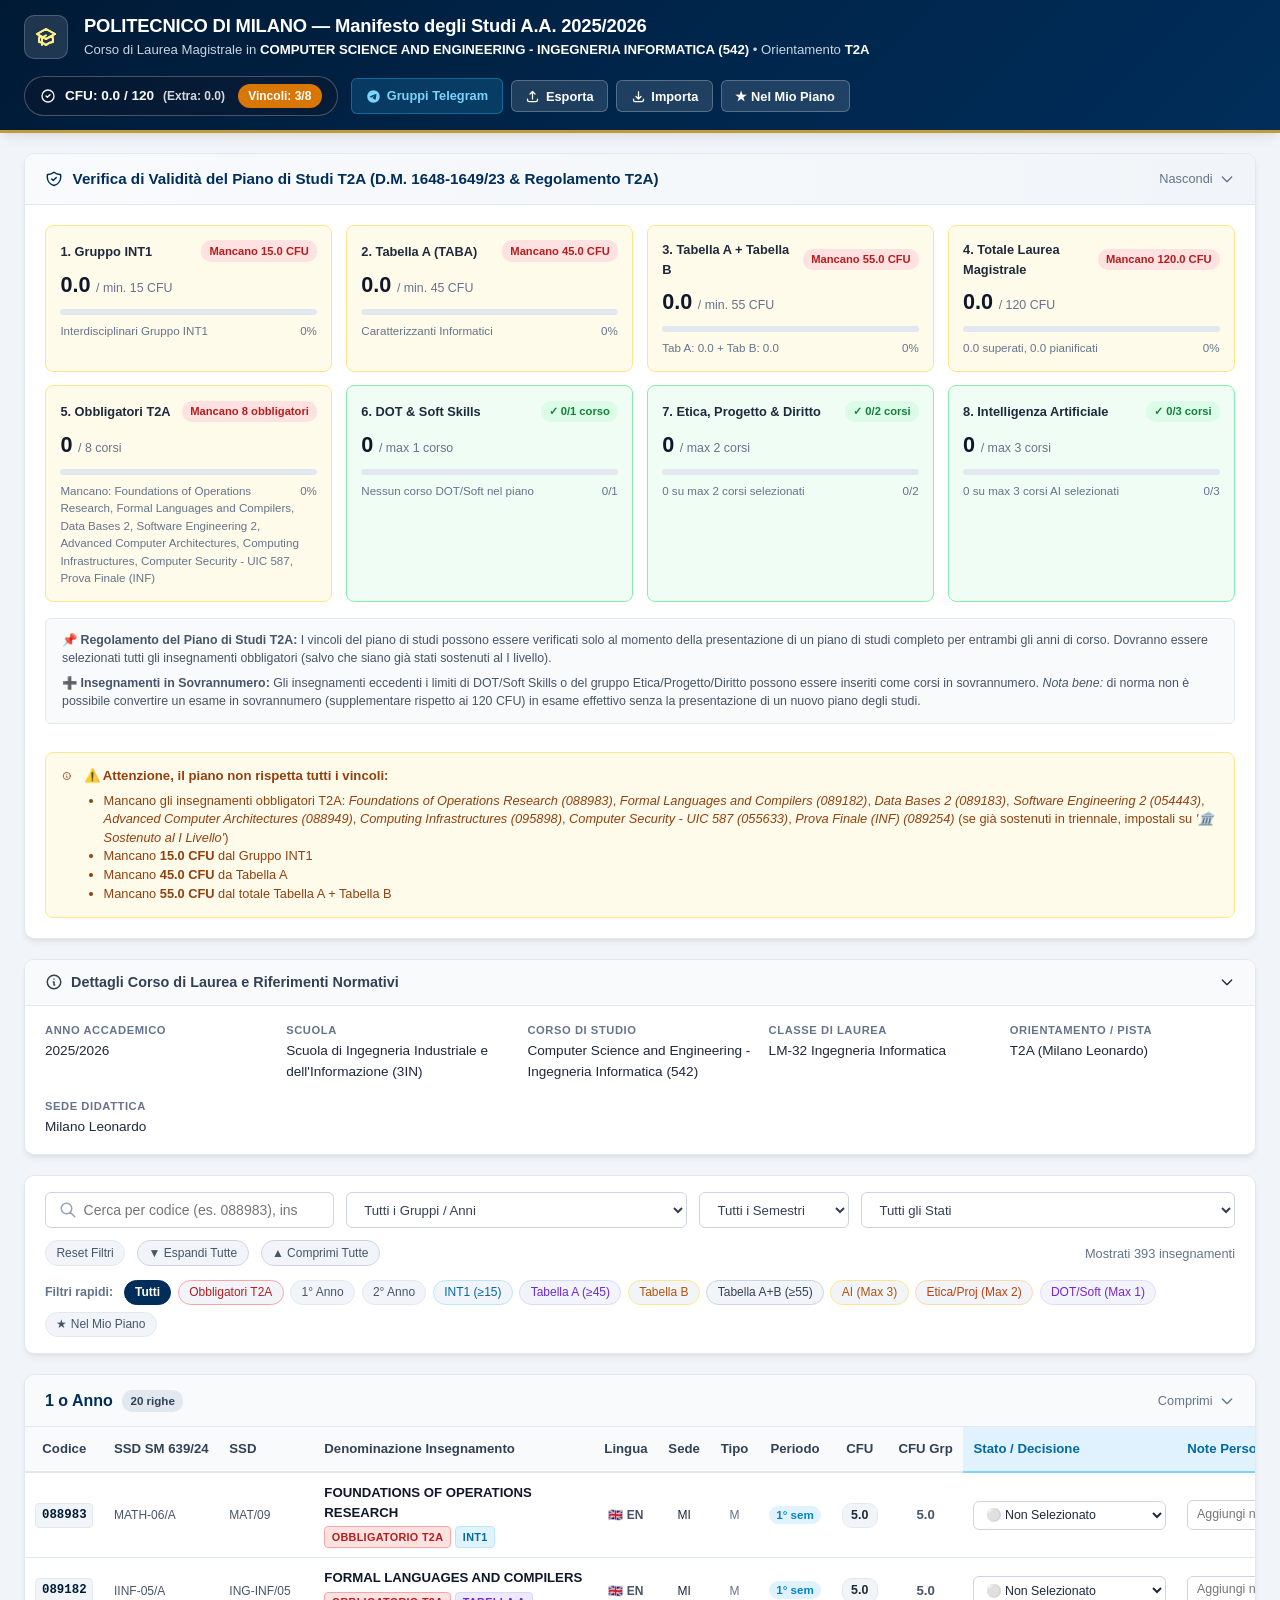
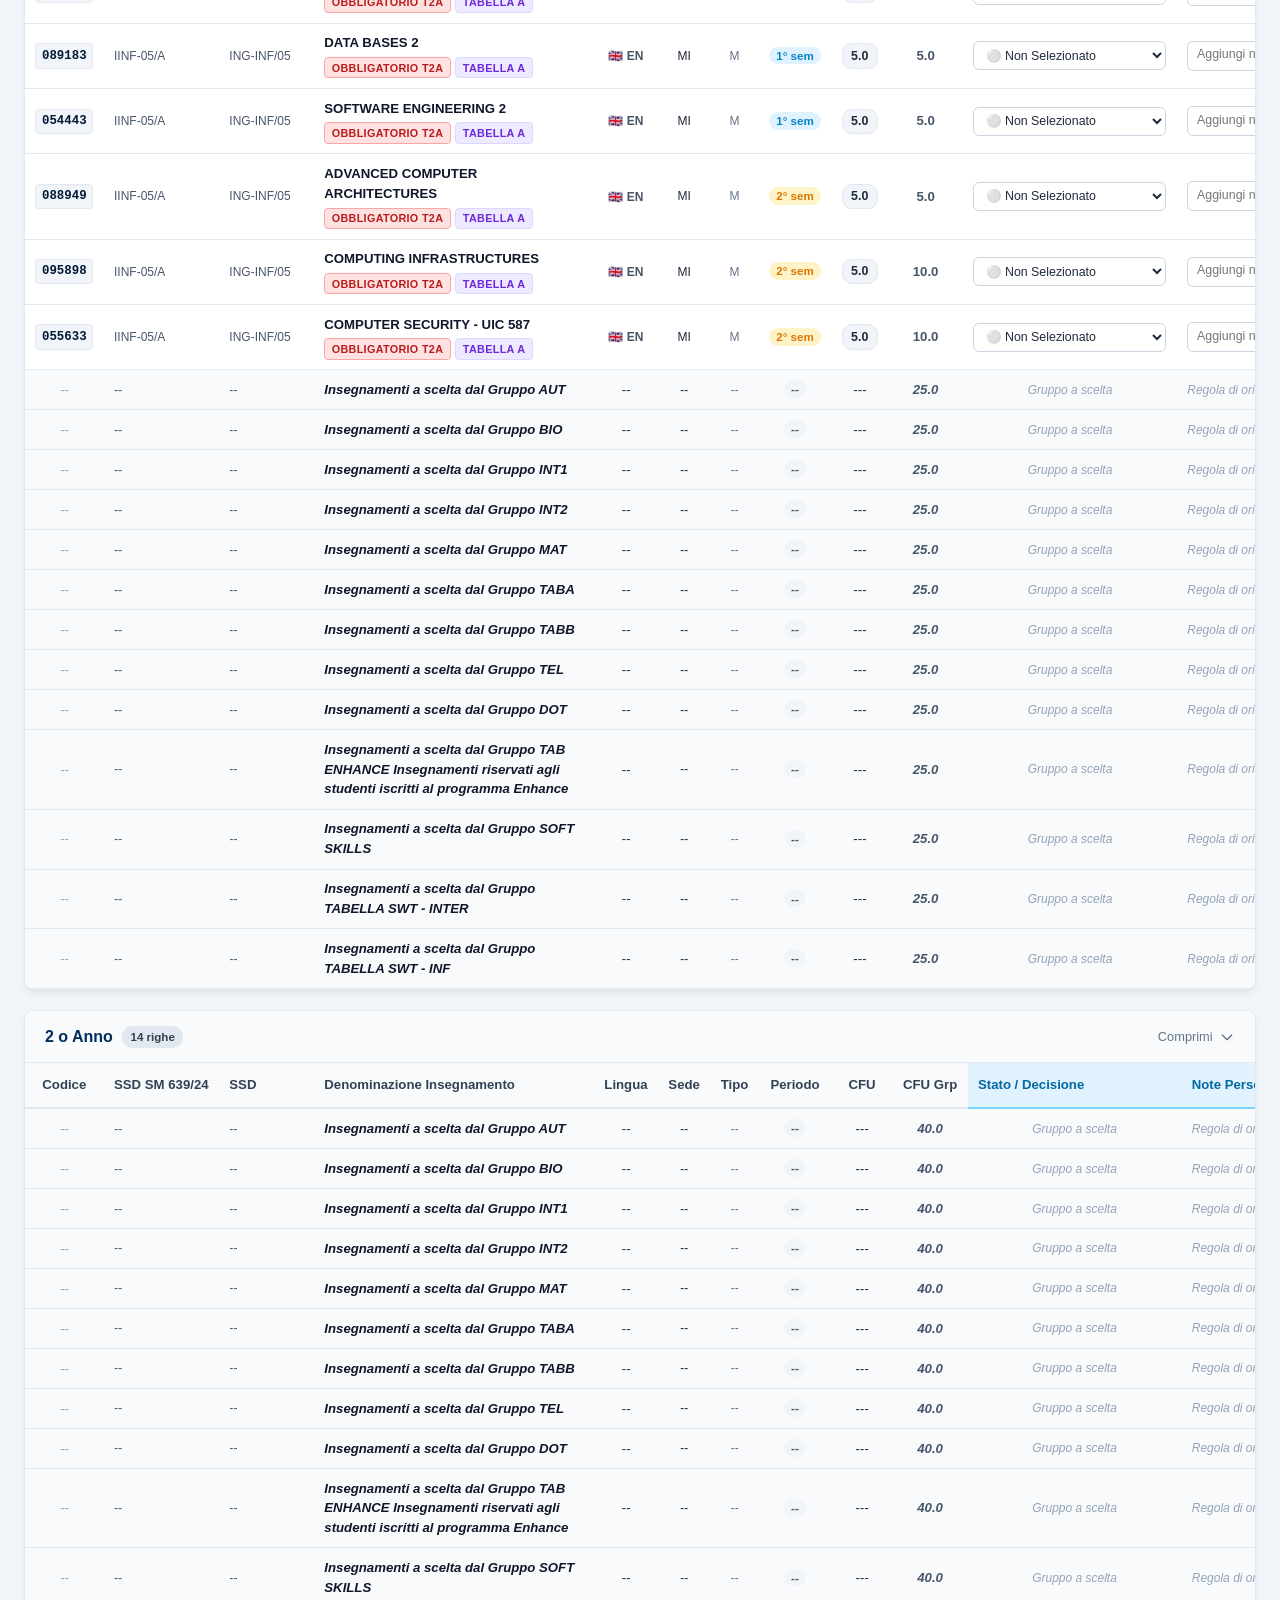
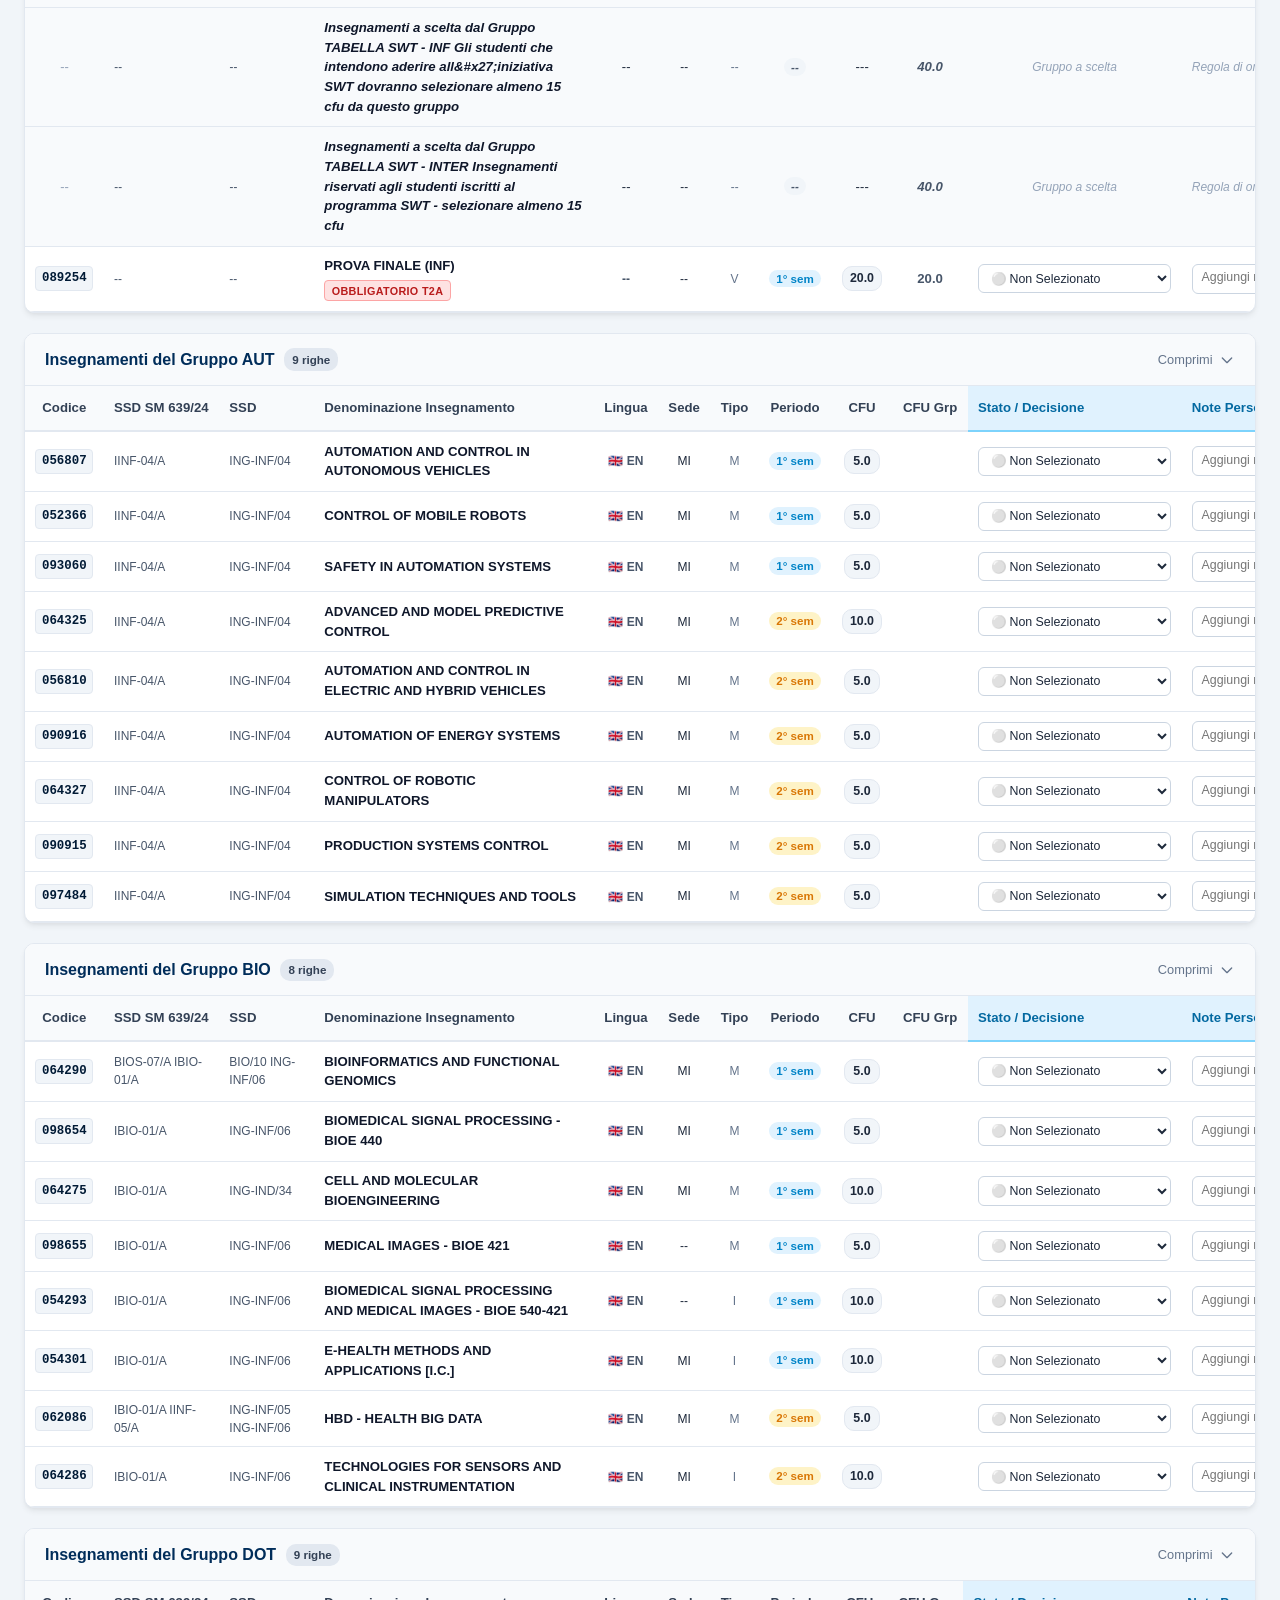
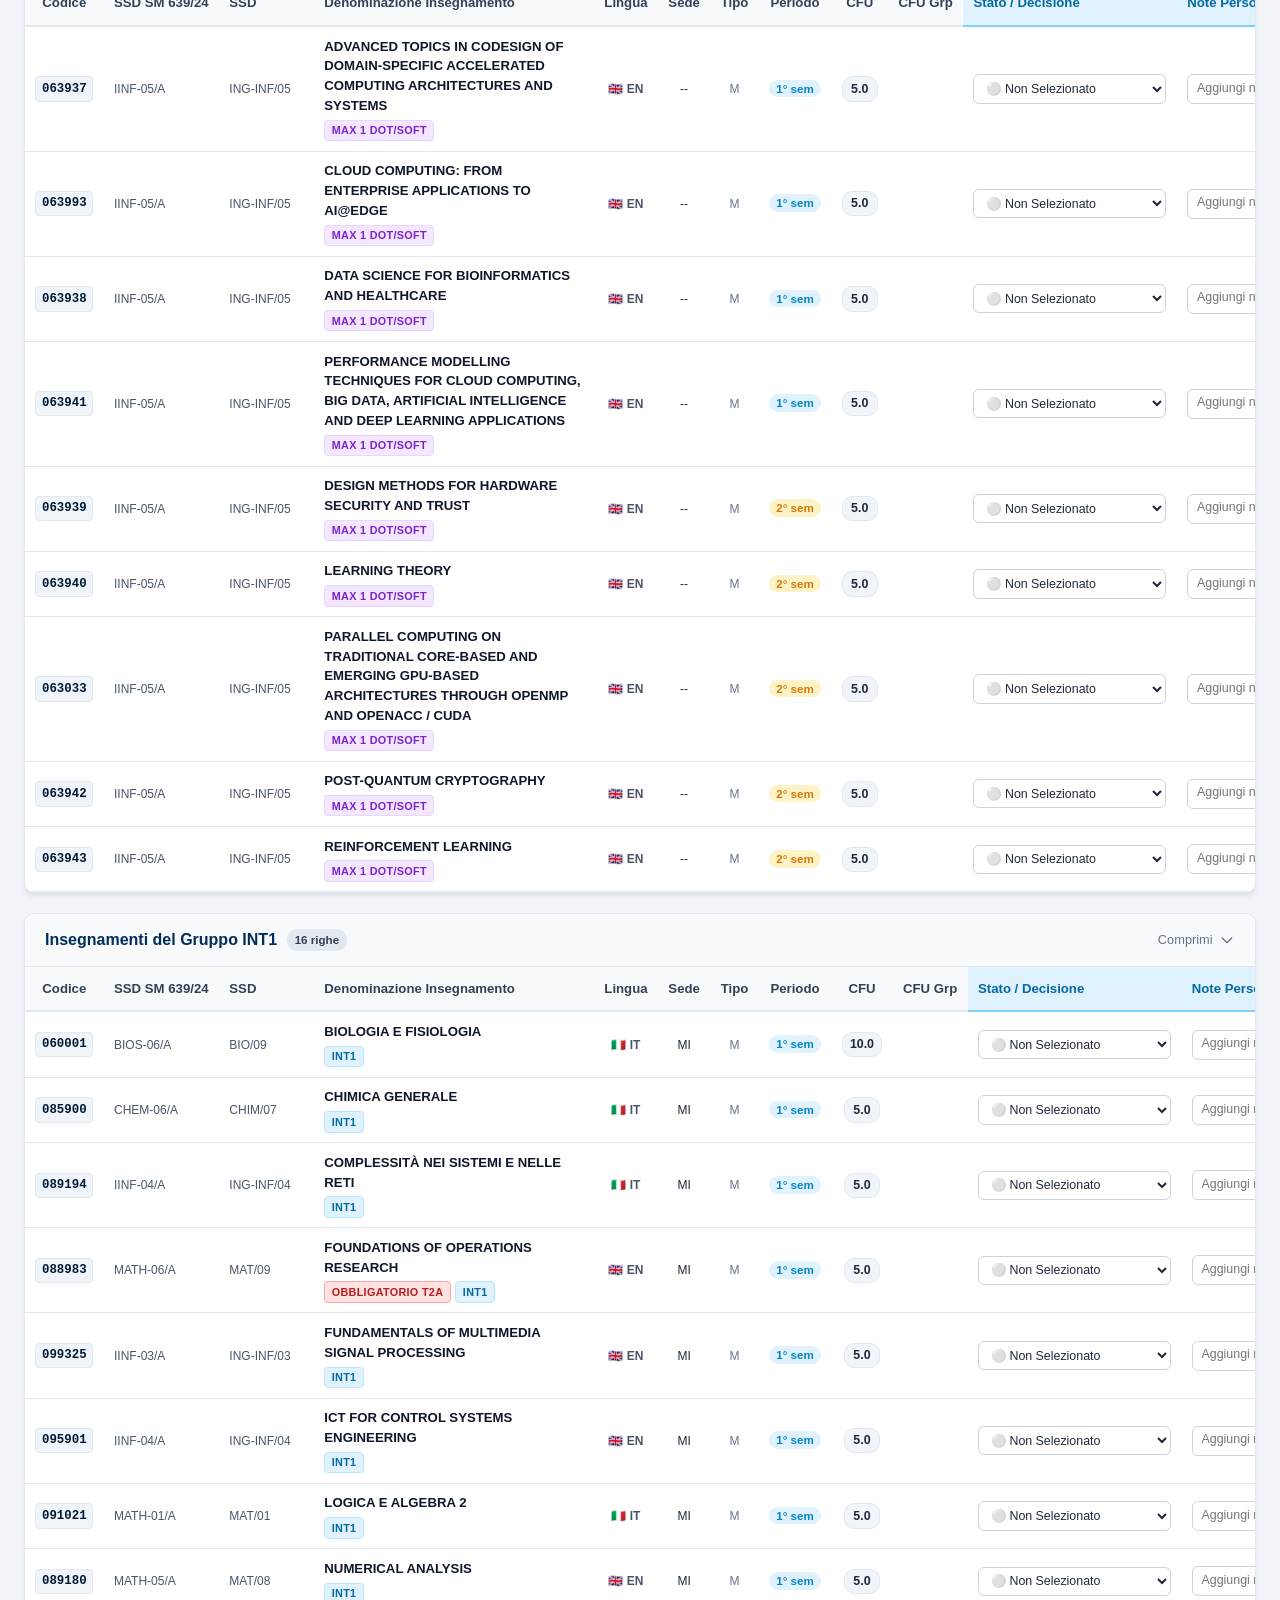
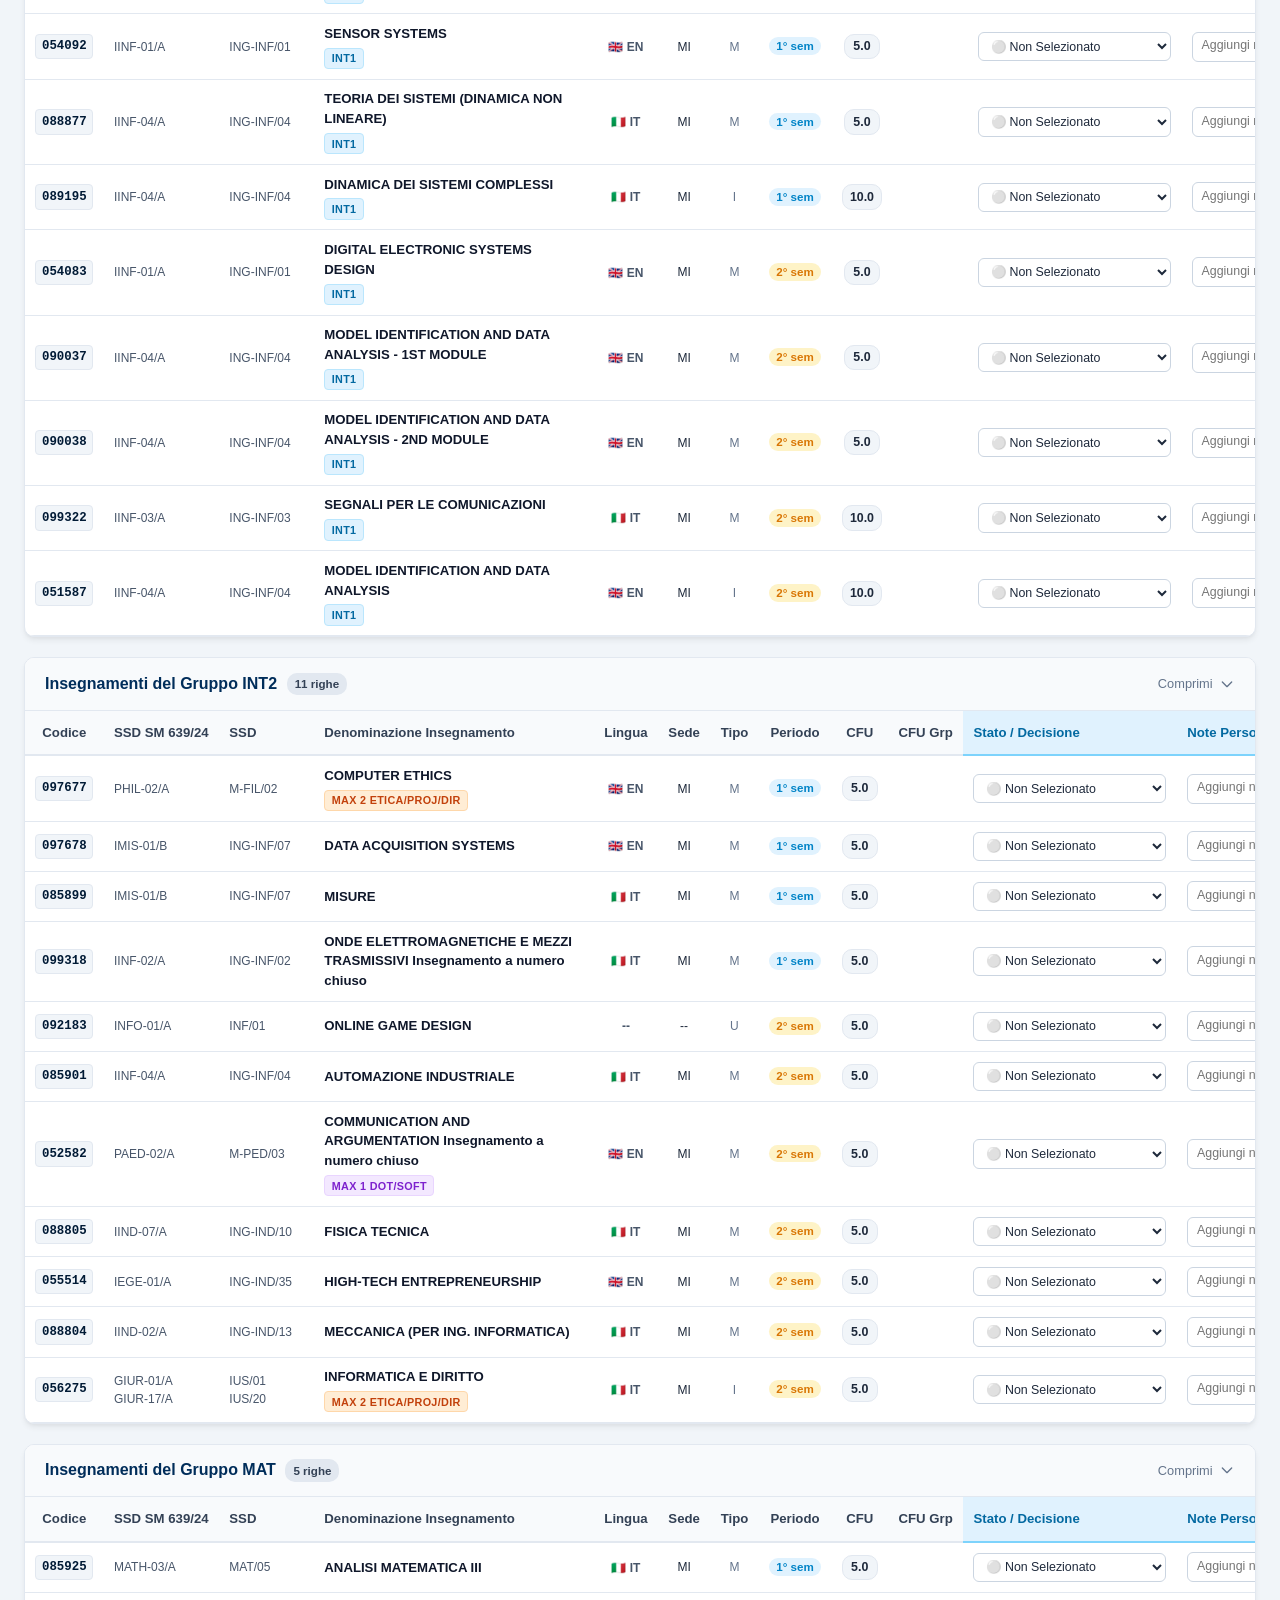
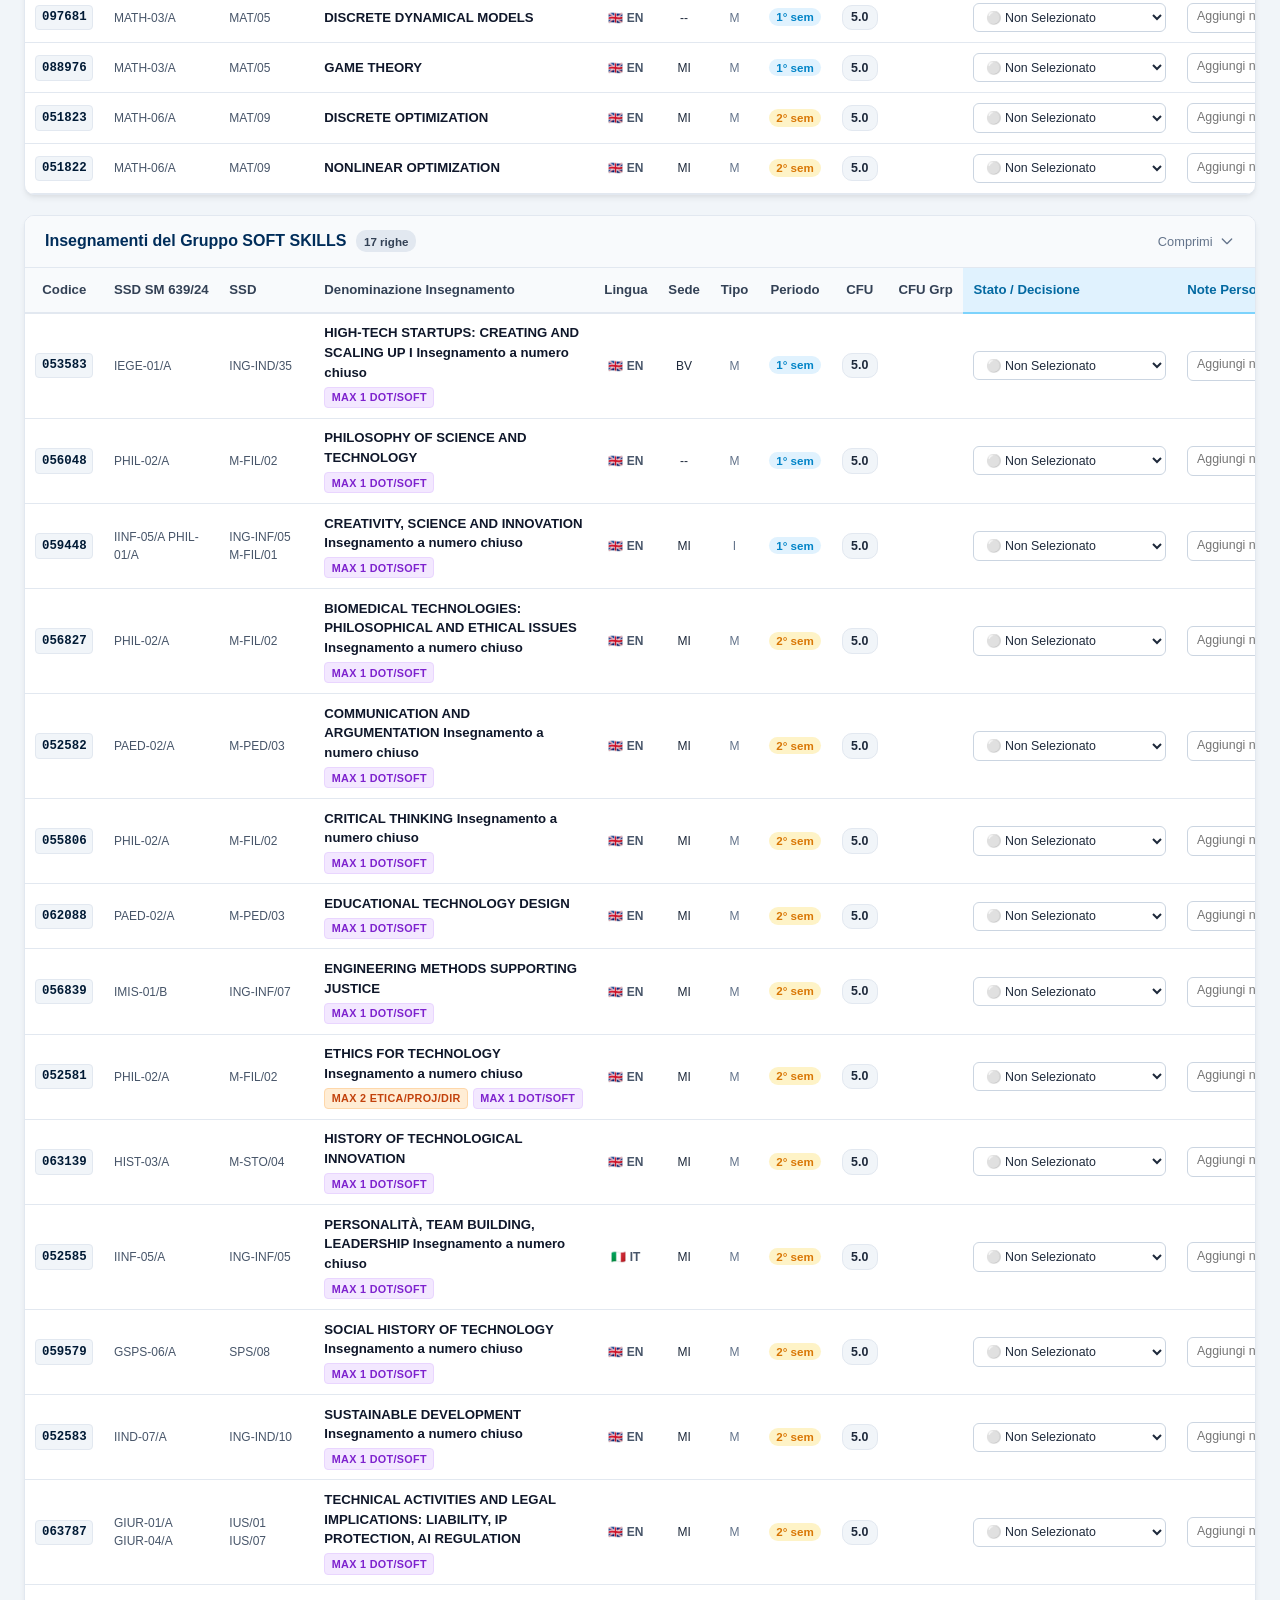
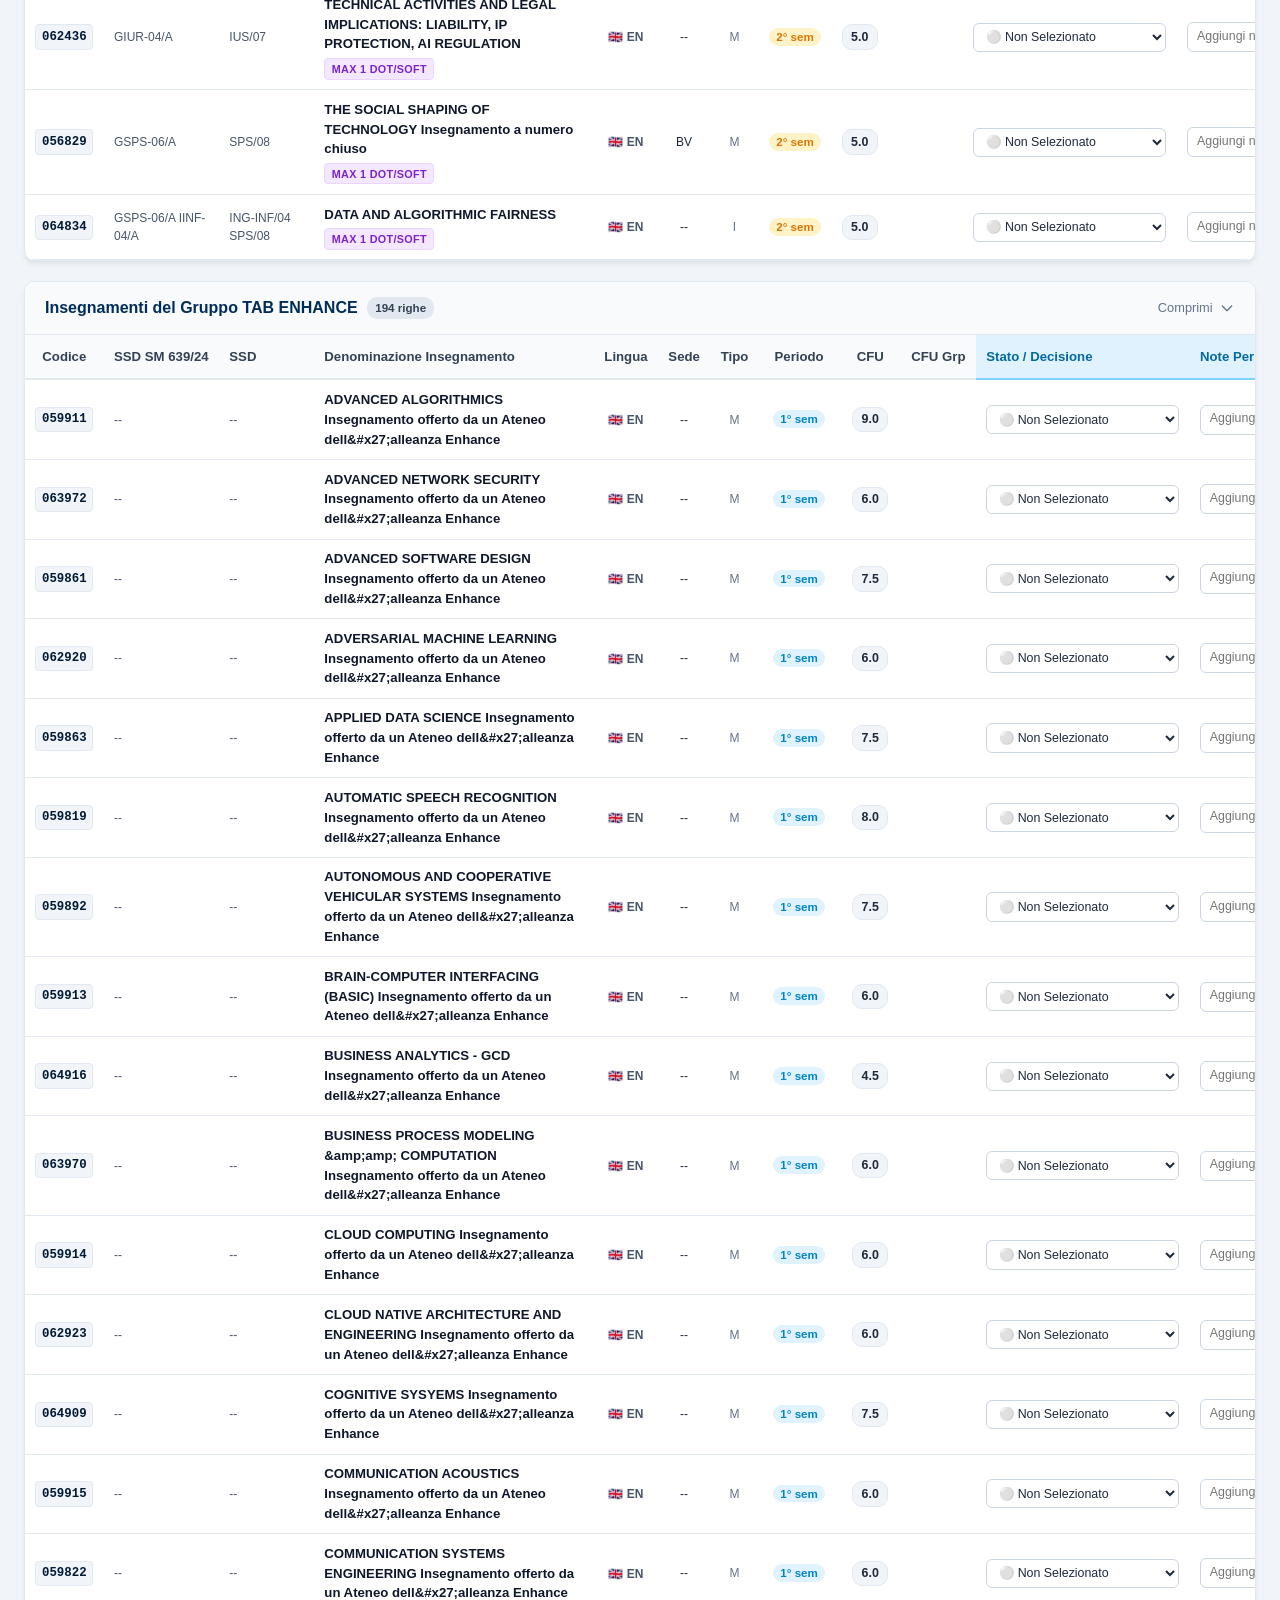
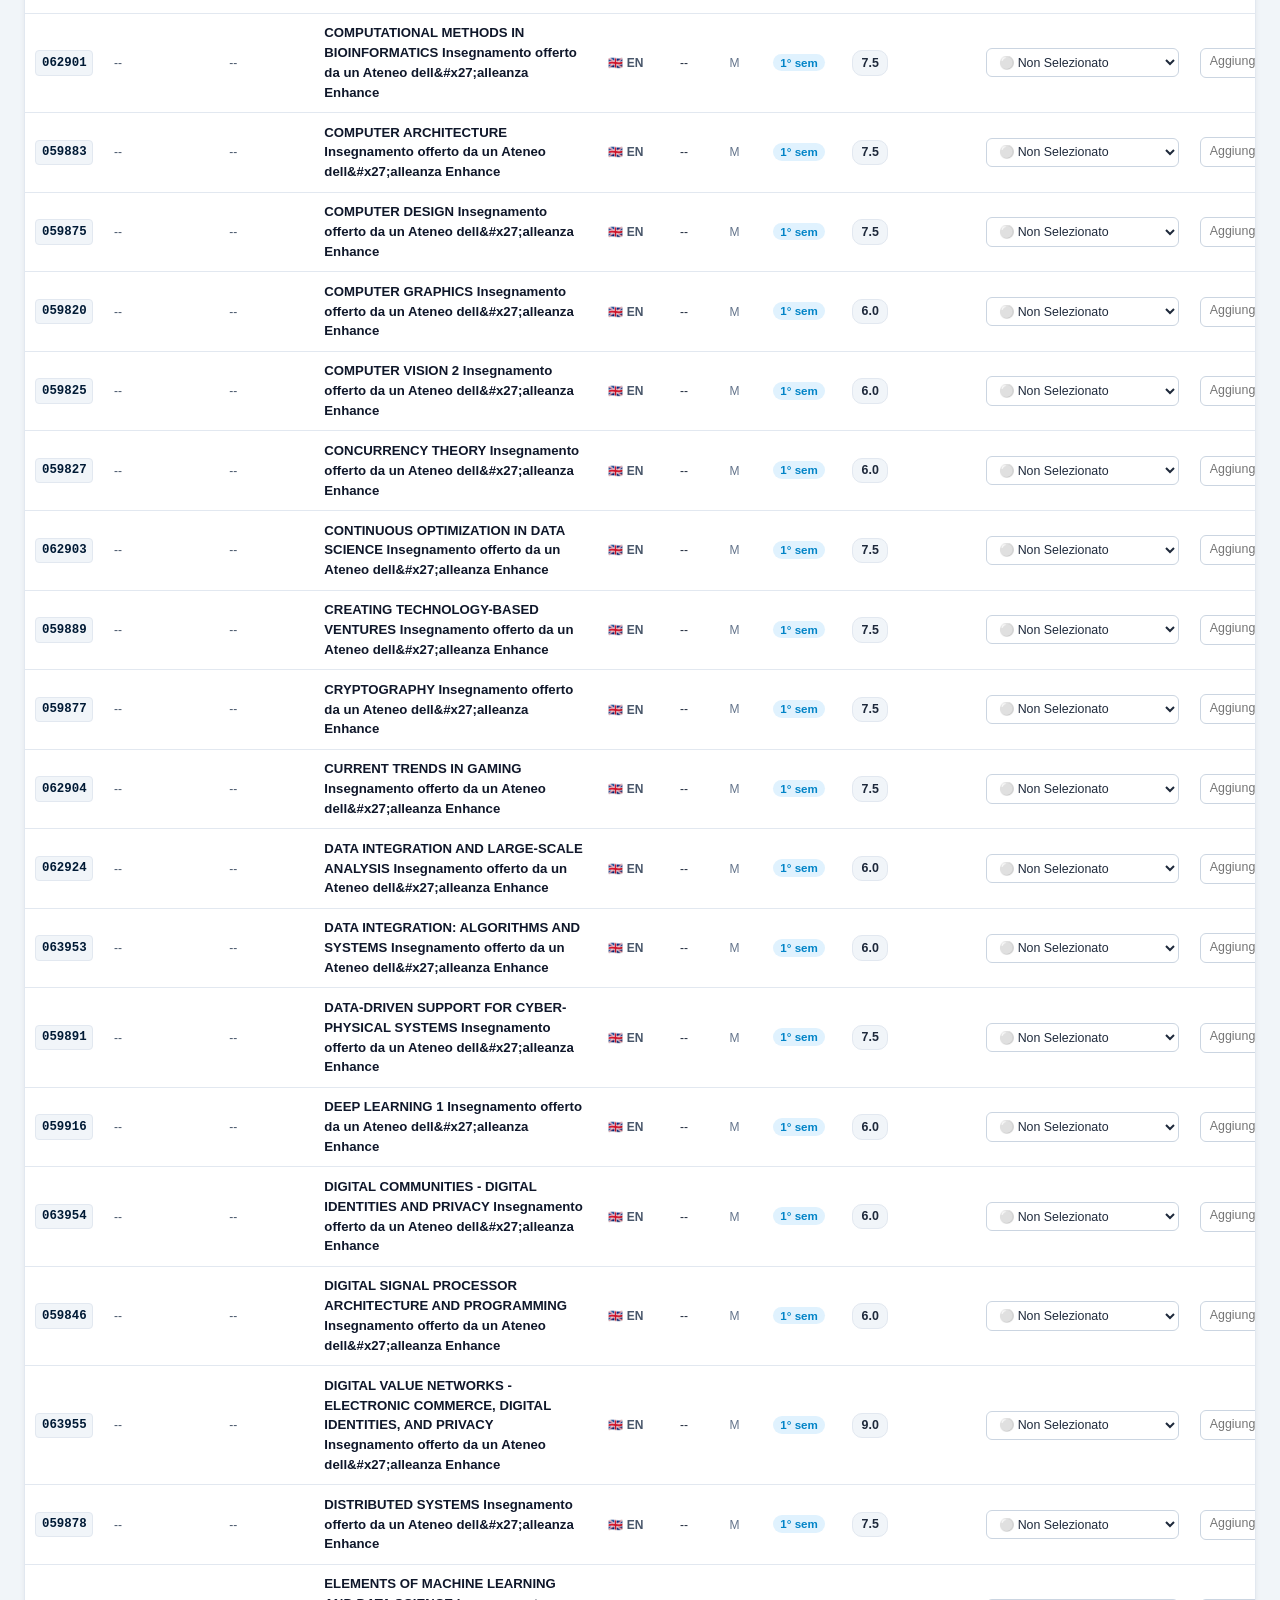
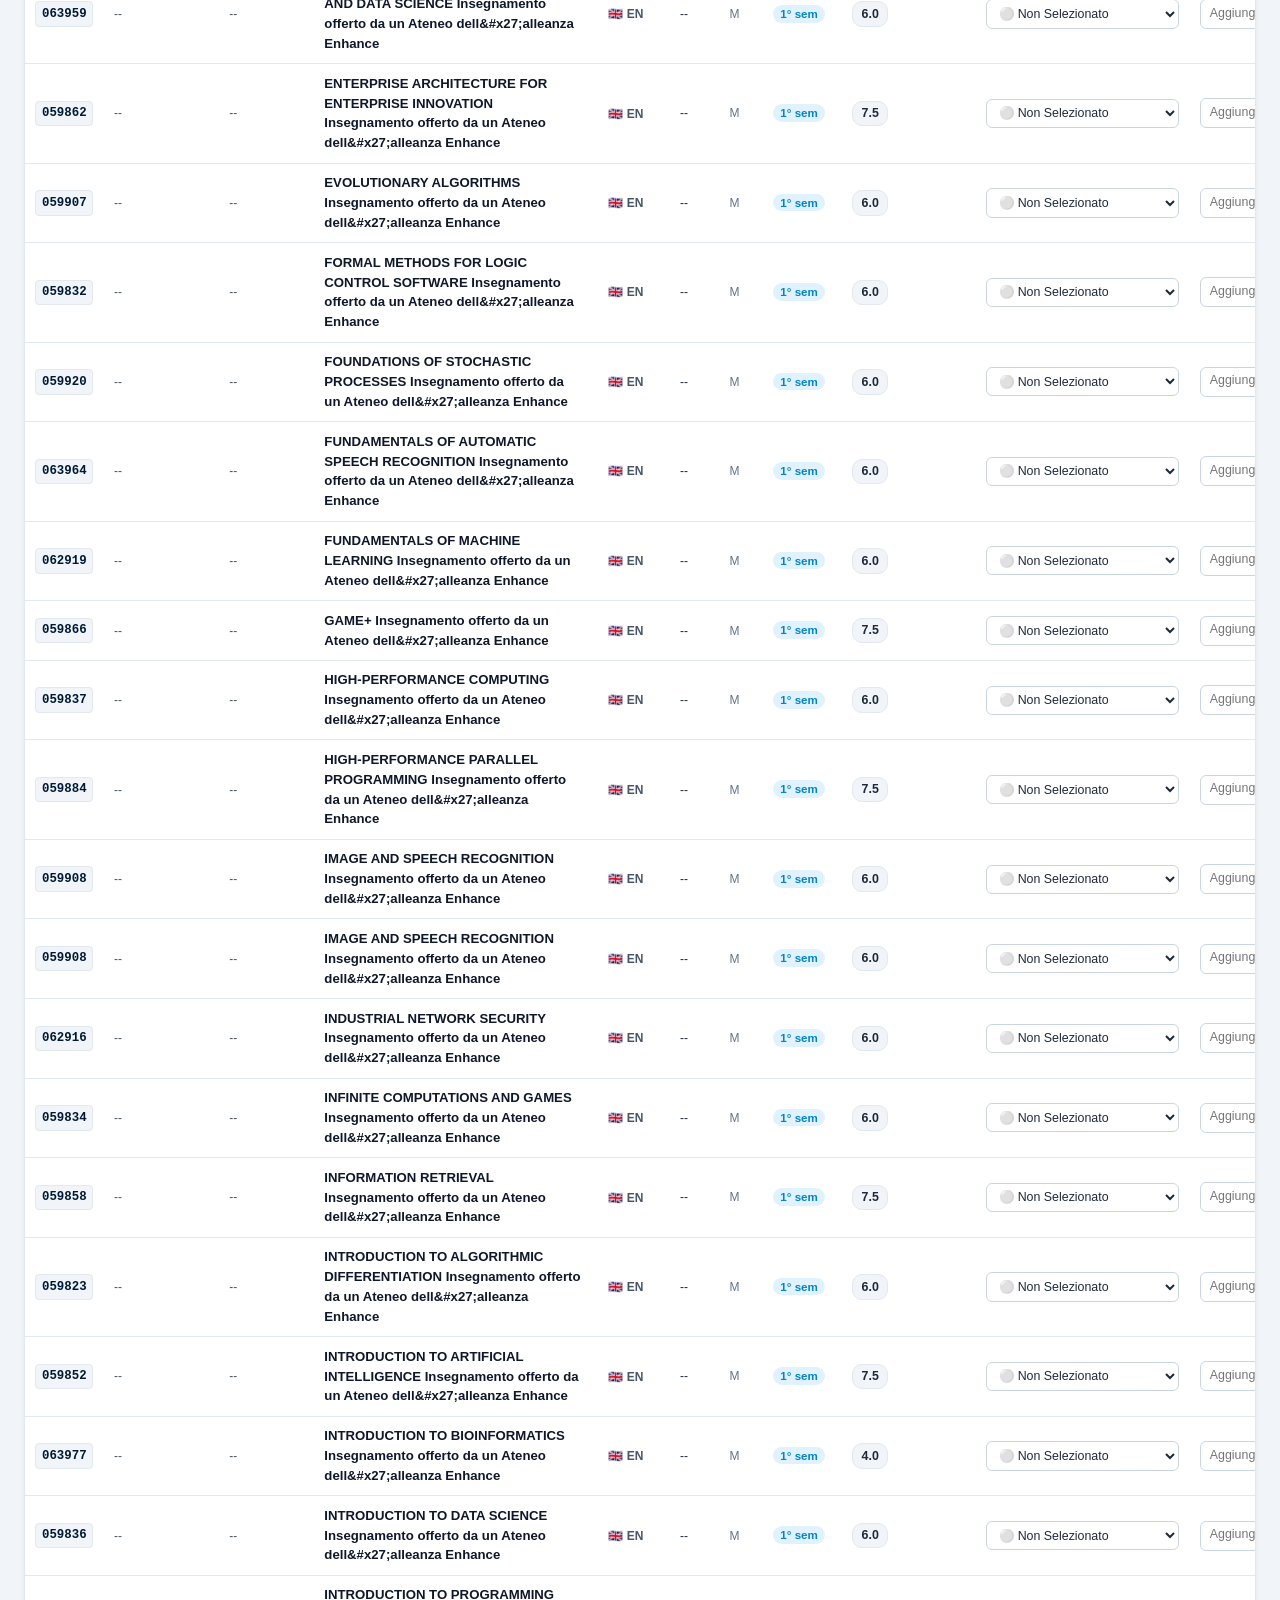
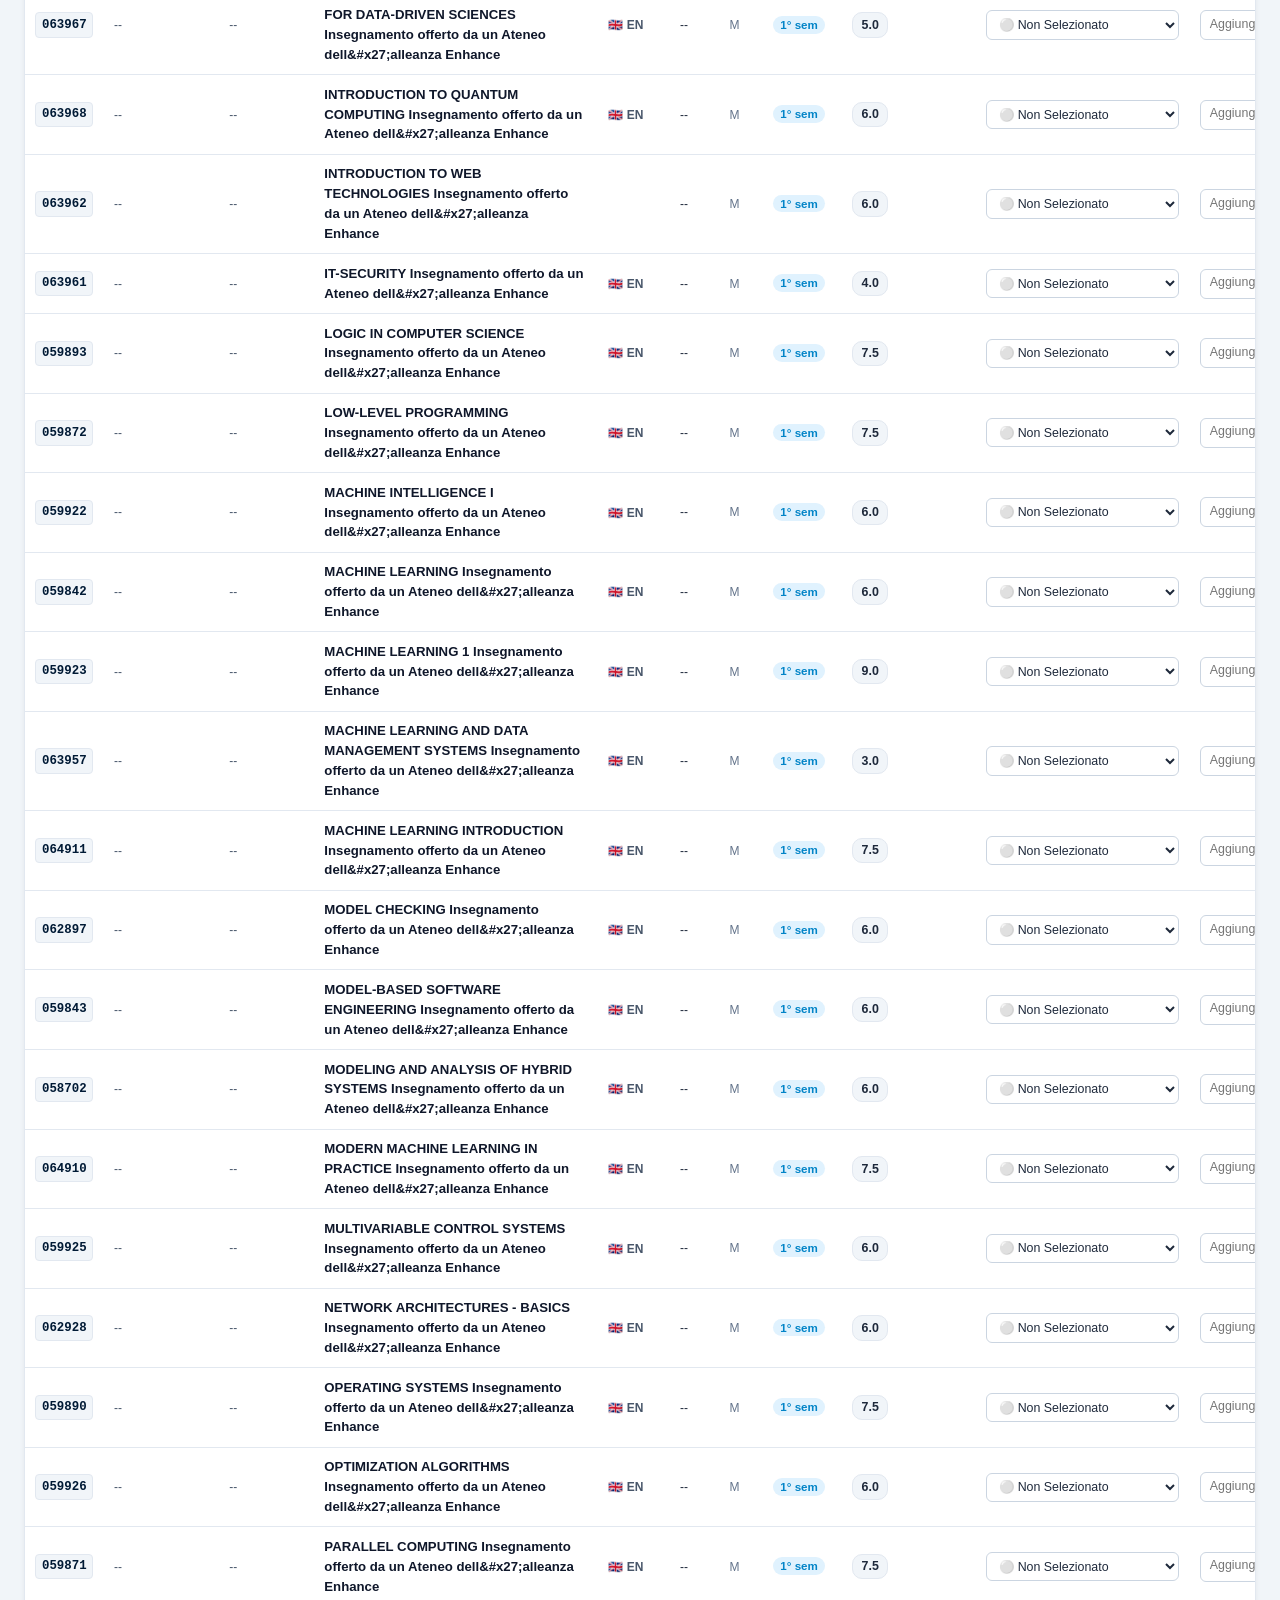
==== commit 46bf44f3: "Add PoliNetwork button to search Telegram groups" ====
--- a/index.html
+++ b/index.html
@@ -40,6 +40,12 @@
         </div>
 
         <div class="header-actions">
+          <a href="https://beta.polinetwork.org/" target="_blank" rel="noopener noreferrer" class="btn btn-secondary btn-telegram" title="Cerca i gruppi Telegram dei corsi su PoliNetwork">
+            <svg width="15" height="15" viewBox="0 0 24 24" fill="currentColor">
+              <path d="M12 2C6.48 2 2 6.48 2 12s4.48 10 10 10 10-4.48 10-10S17.52 2 12 2zm4.64 6.8c-.15 1.58-.8 5.42-1.13 7.19-.14.75-.42 1-.68 1.03-.58.05-1.02-.38-1.58-.75-.88-.58-1.38-.94-2.23-1.5-.99-.65-.35-1.01.22-1.59.15-.15 2.71-2.48 2.76-2.69a.2.2 0 00-.05-.18c-.06-.05-.14-.03-.21-.02-.09.02-1.49.95-4.22 2.79-.4.27-.76.41-1.08.4-.36-.01-1.04-.2-1.55-.37-.63-.2-1.12-.31-1.08-.66.02-.18.27-.36.74-.55 2.92-1.27 4.86-2.11 5.83-2.51 2.78-1.16 3.35-1.36 3.73-1.36.08 0 .27.02.39.12.1.08.13.19.14.27-.01.06.01.24 0 .38z"/>
+            </svg>
+            Gruppi Telegram
+          </a>
           <button class="btn btn-secondary" onclick="openExportModal()" title="Esporta le tue note e lo stato del piano in JSON">
             <svg width="15" height="15" fill="none" viewBox="0 0 24 24" stroke="currentColor"><path stroke-linecap="round" stroke-linejoin="round" stroke-width="2" d="M4 16v1a3 3 0 003 3h10a3 3 0 003-3v-1m-4-8l-4-4m0 0L8 8m4-4v12"/></svg>
             Esporta
--- a/css/styles.css
+++ b/css/styles.css
@@ -189,6 +189,7 @@
 }
 
 .header-actions .btn-secondary {
+  text-decoration: none;
   background: rgba(255, 255, 255, 0.12);
   color: white;
   border: 1px solid rgba(255, 255, 255, 0.25);
@@ -196,6 +197,18 @@
 .header-actions .btn-secondary:hover {
   background: rgba(255, 255, 255, 0.22);
   border-color: white;
+}
+
+
+.header-actions .btn-telegram {
+  background: rgba(36, 161, 222, 0.2);
+  border-color: rgba(36, 161, 222, 0.45);
+  color: #7dd3fc;
+}
+.header-actions .btn-telegram:hover {
+  background: rgba(36, 161, 222, 0.35);
+  border-color: #38bdf8;
+  color: white;
 }
 
 .header-actions .btn-secondary.btn-accent {
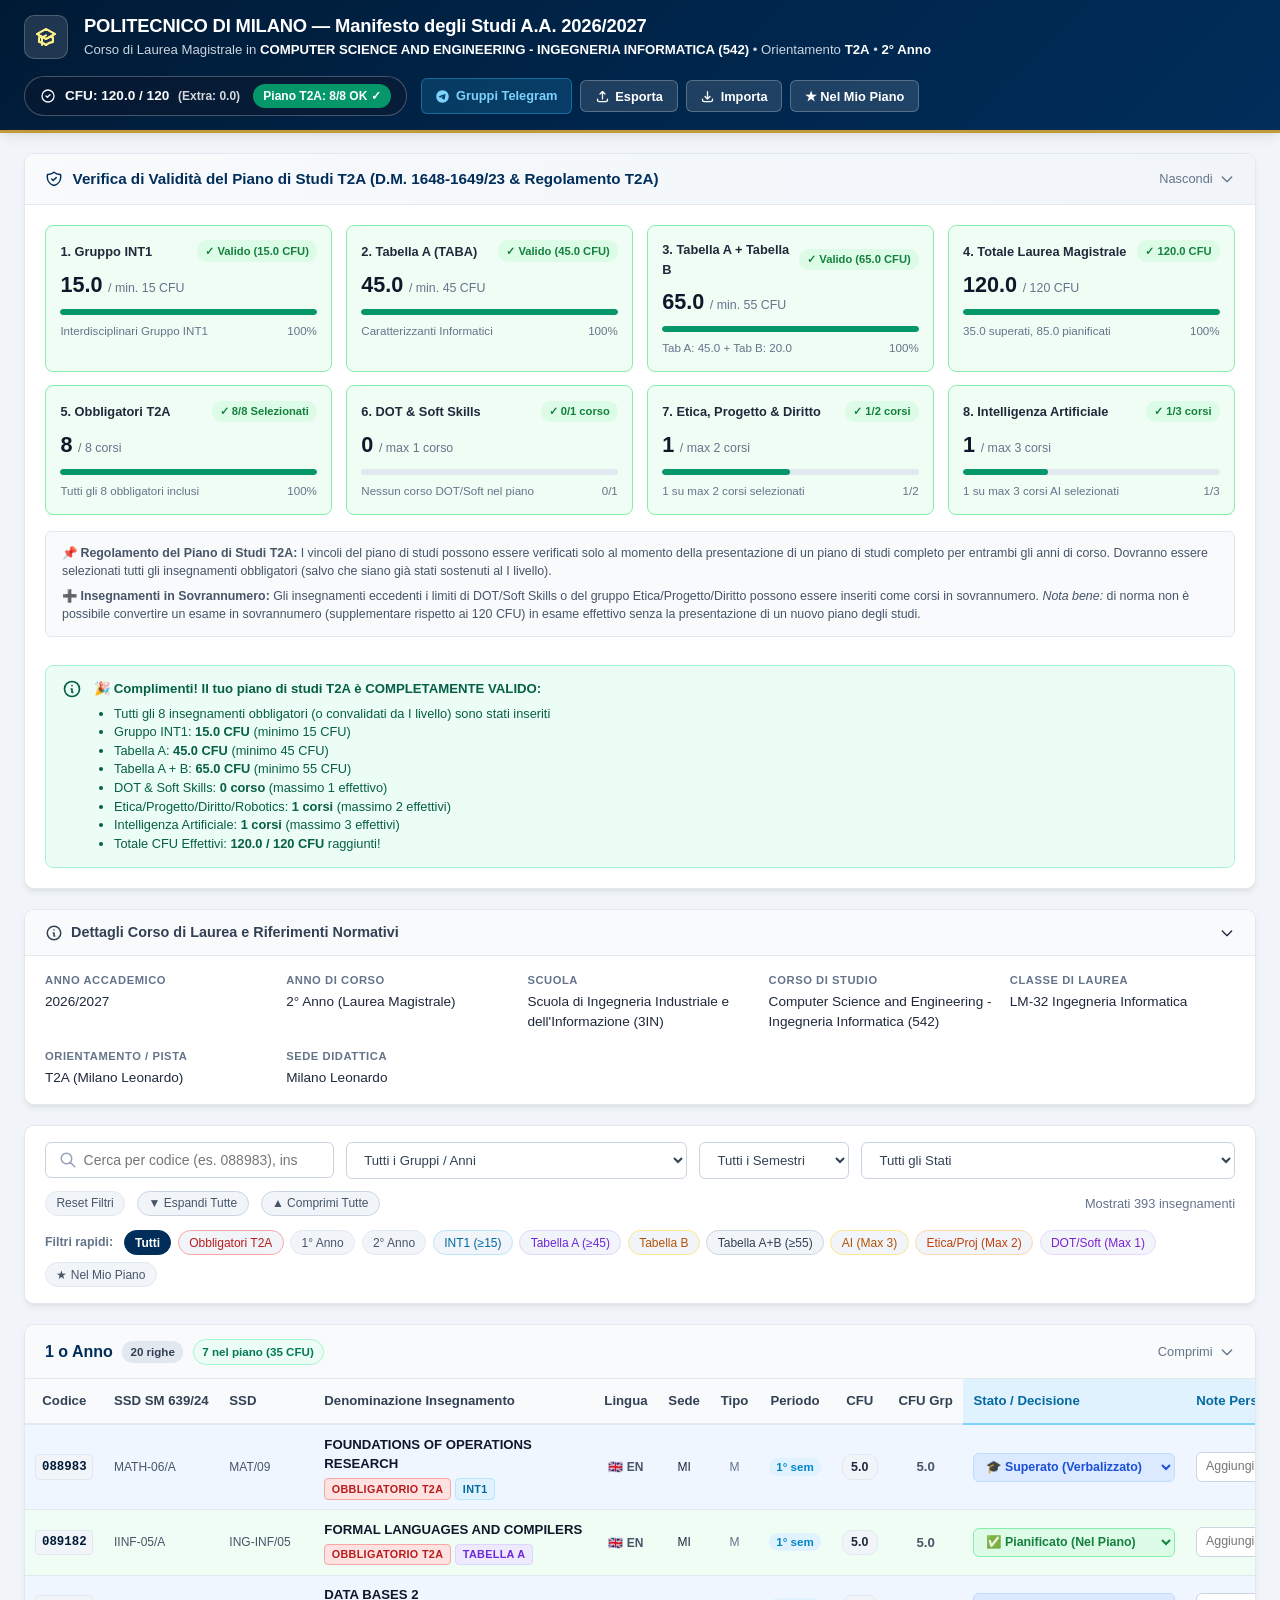
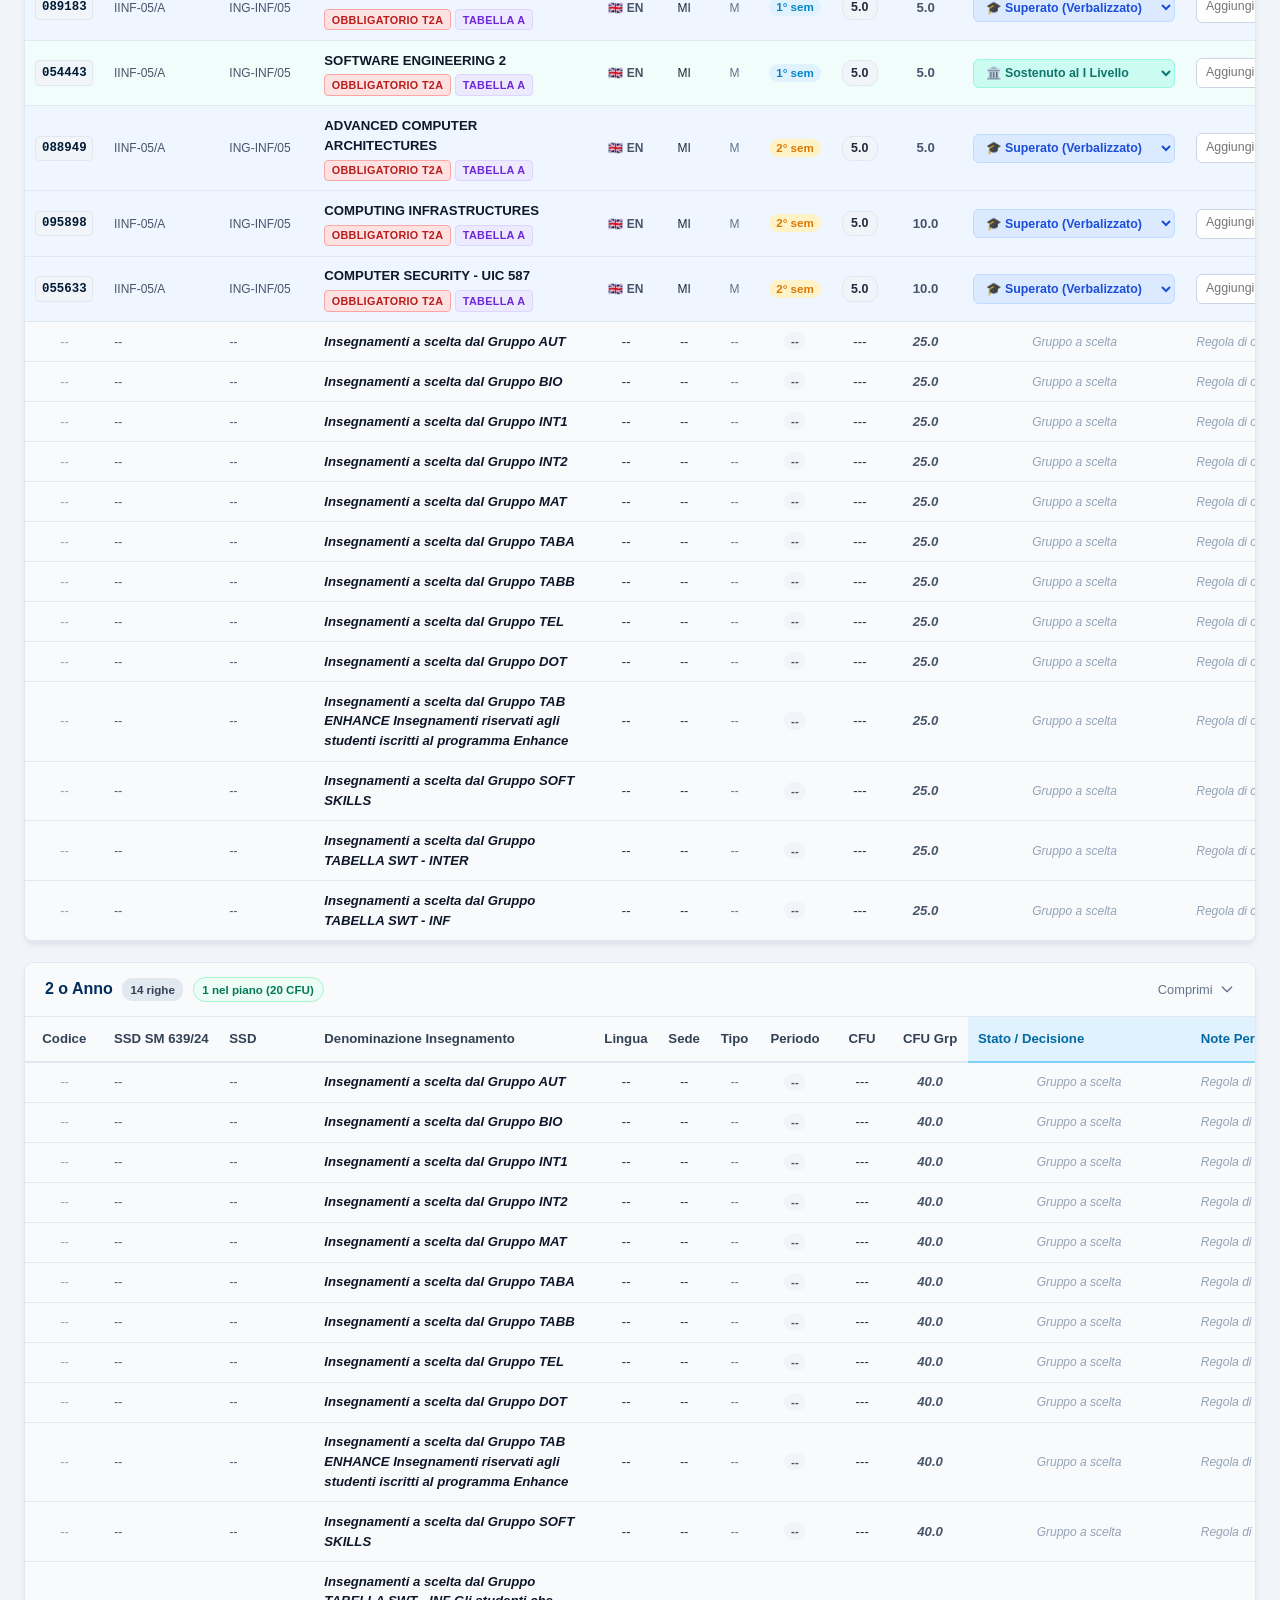
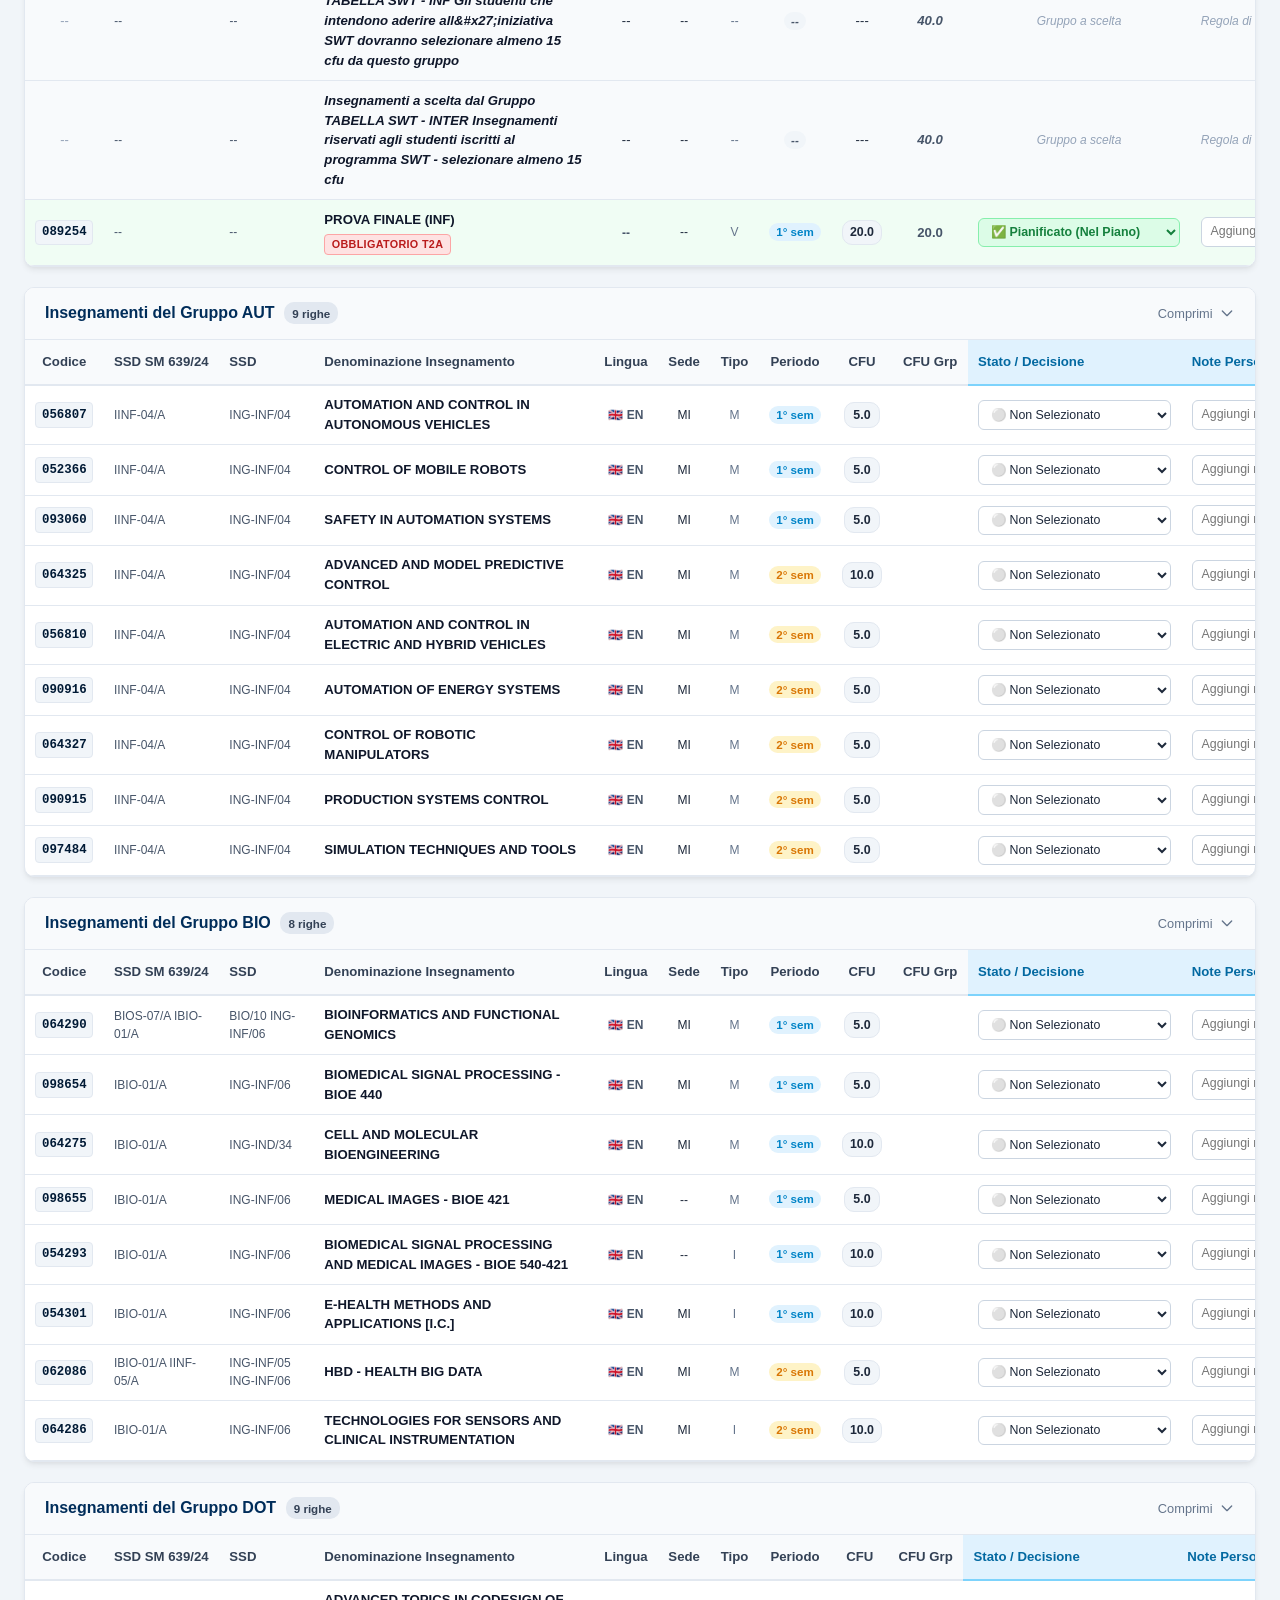
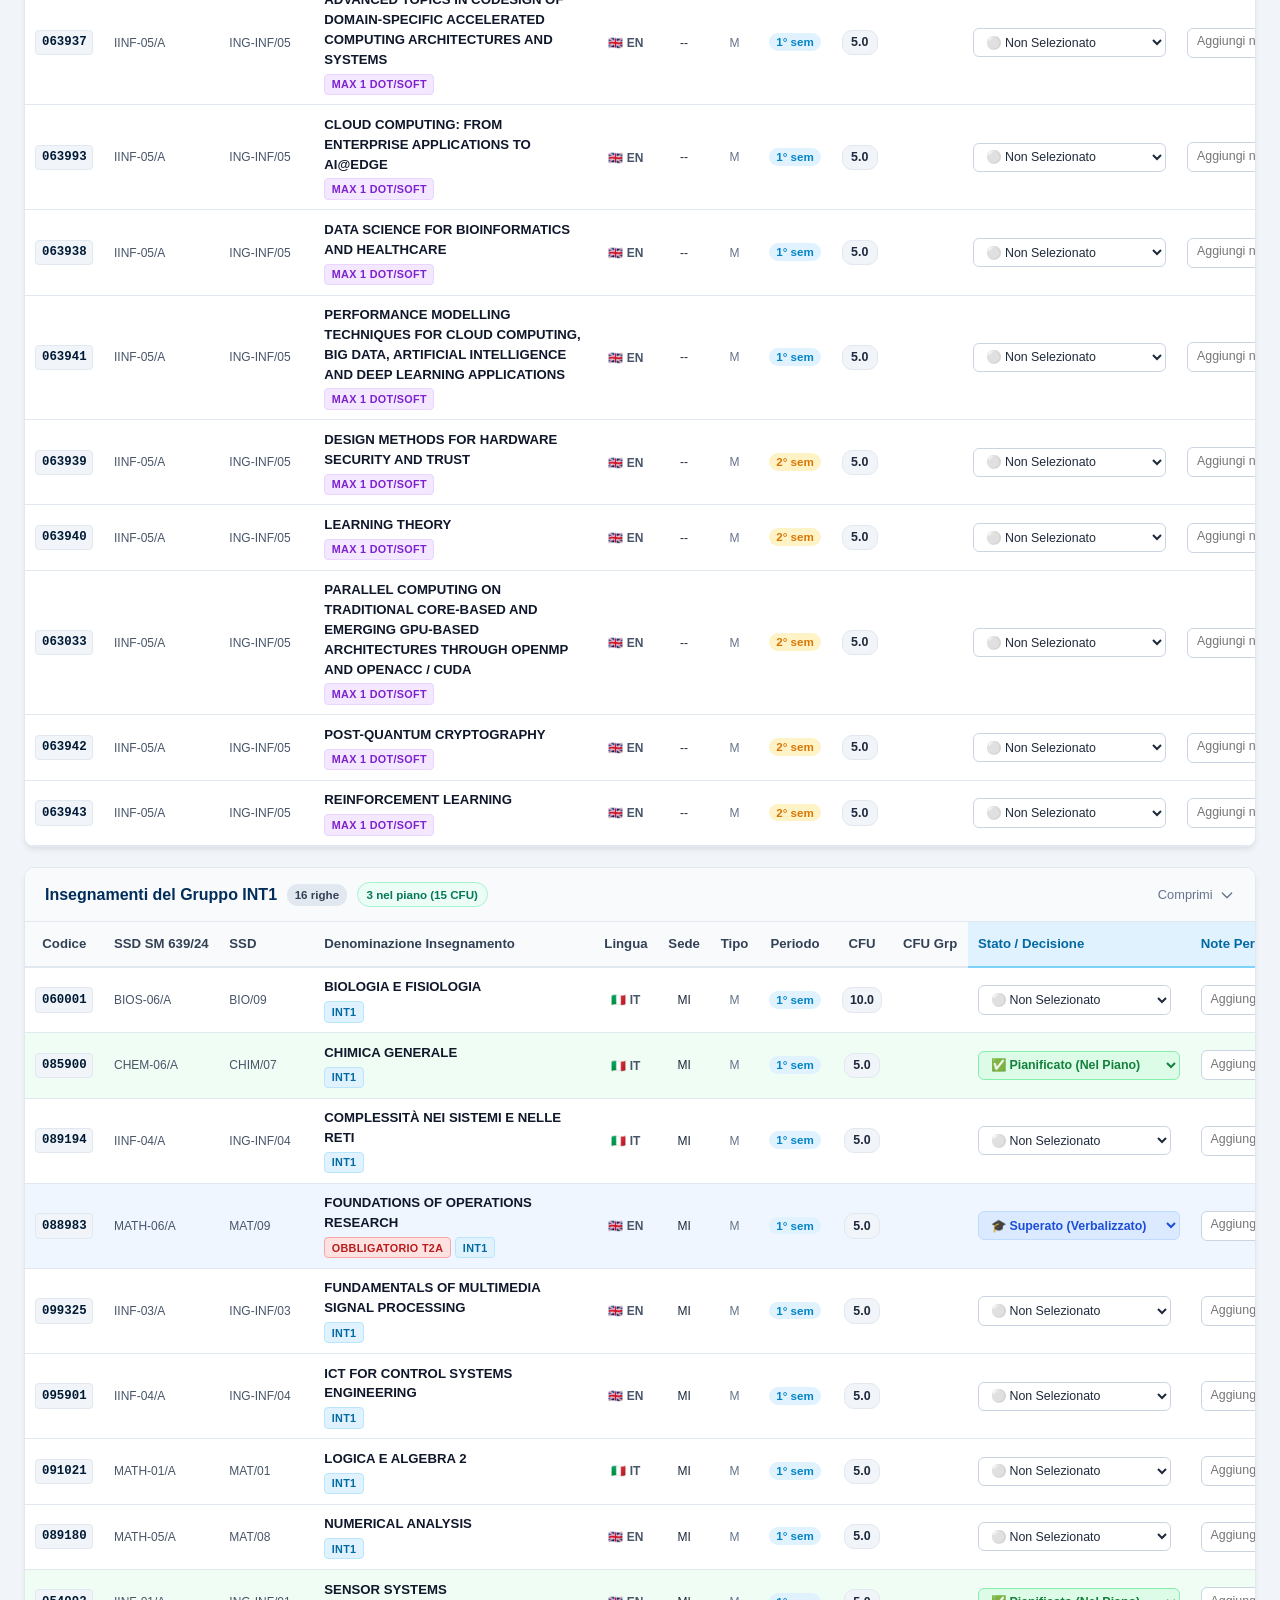
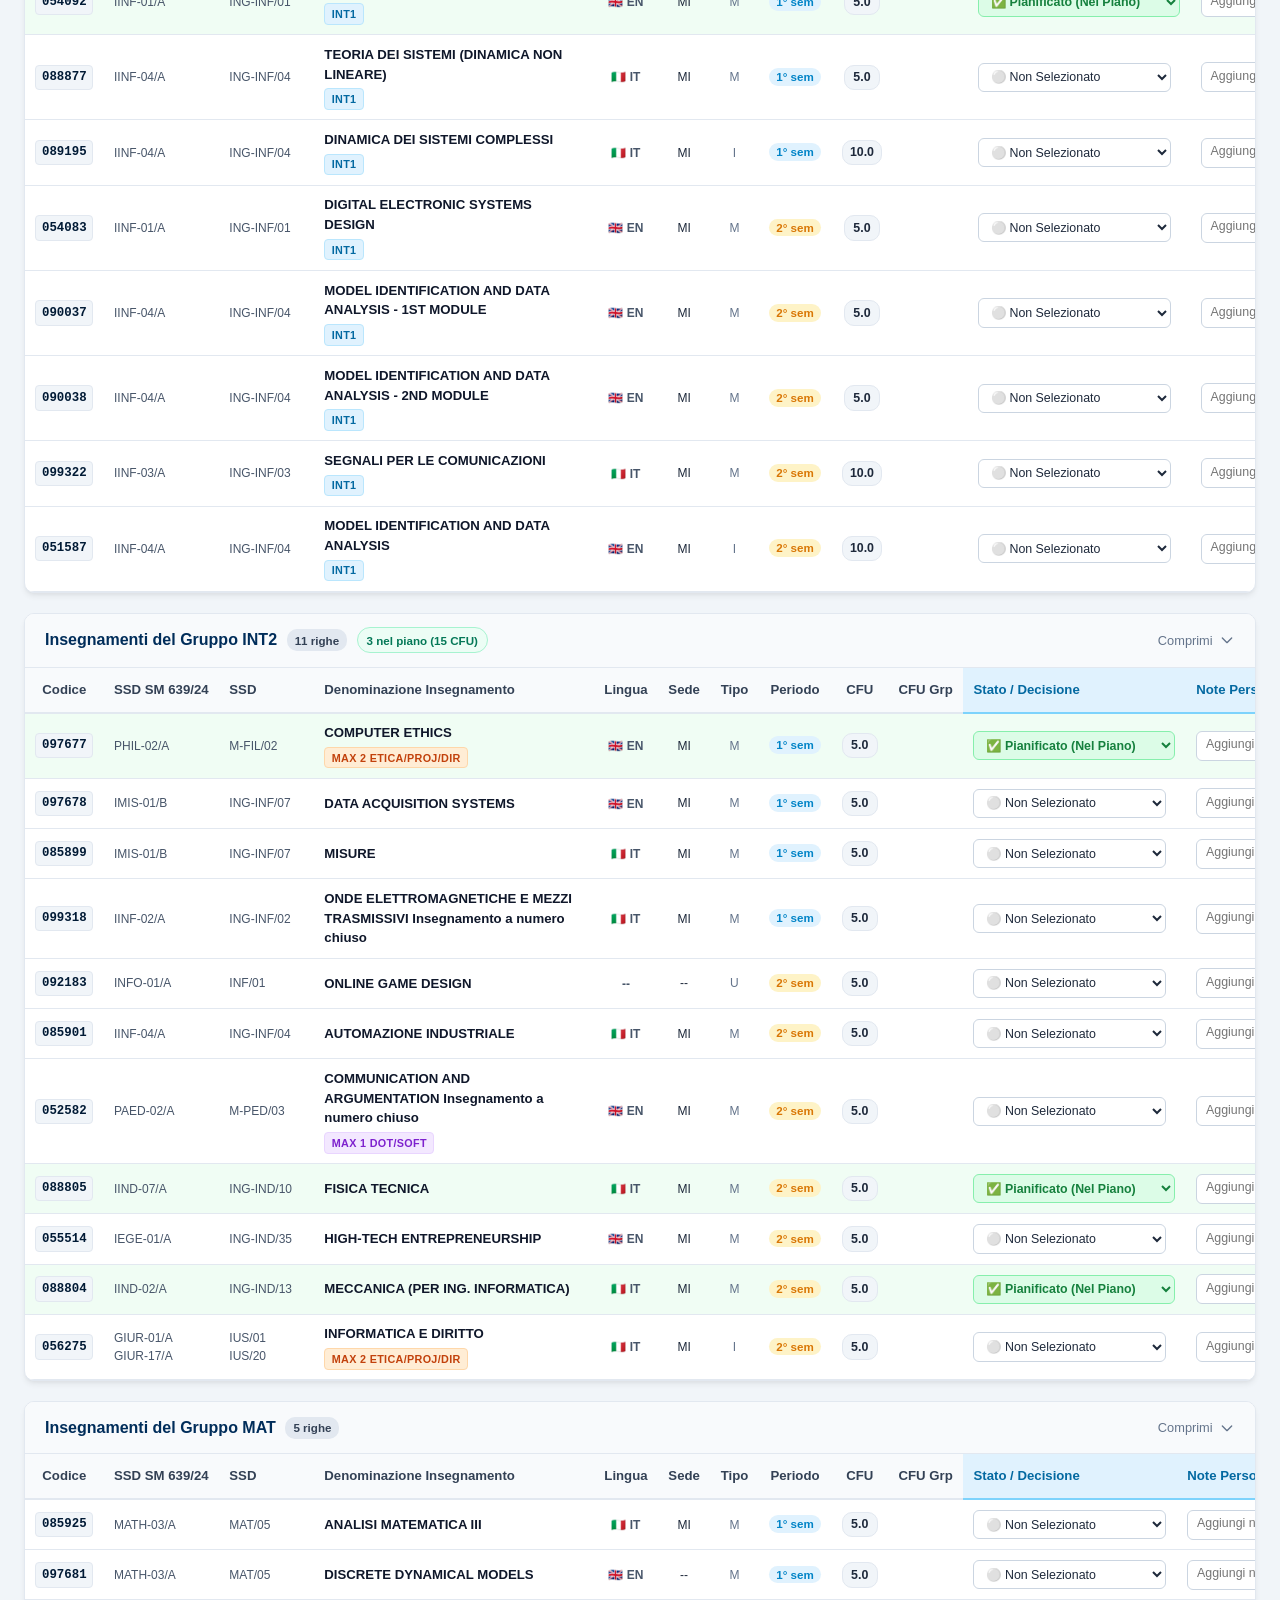
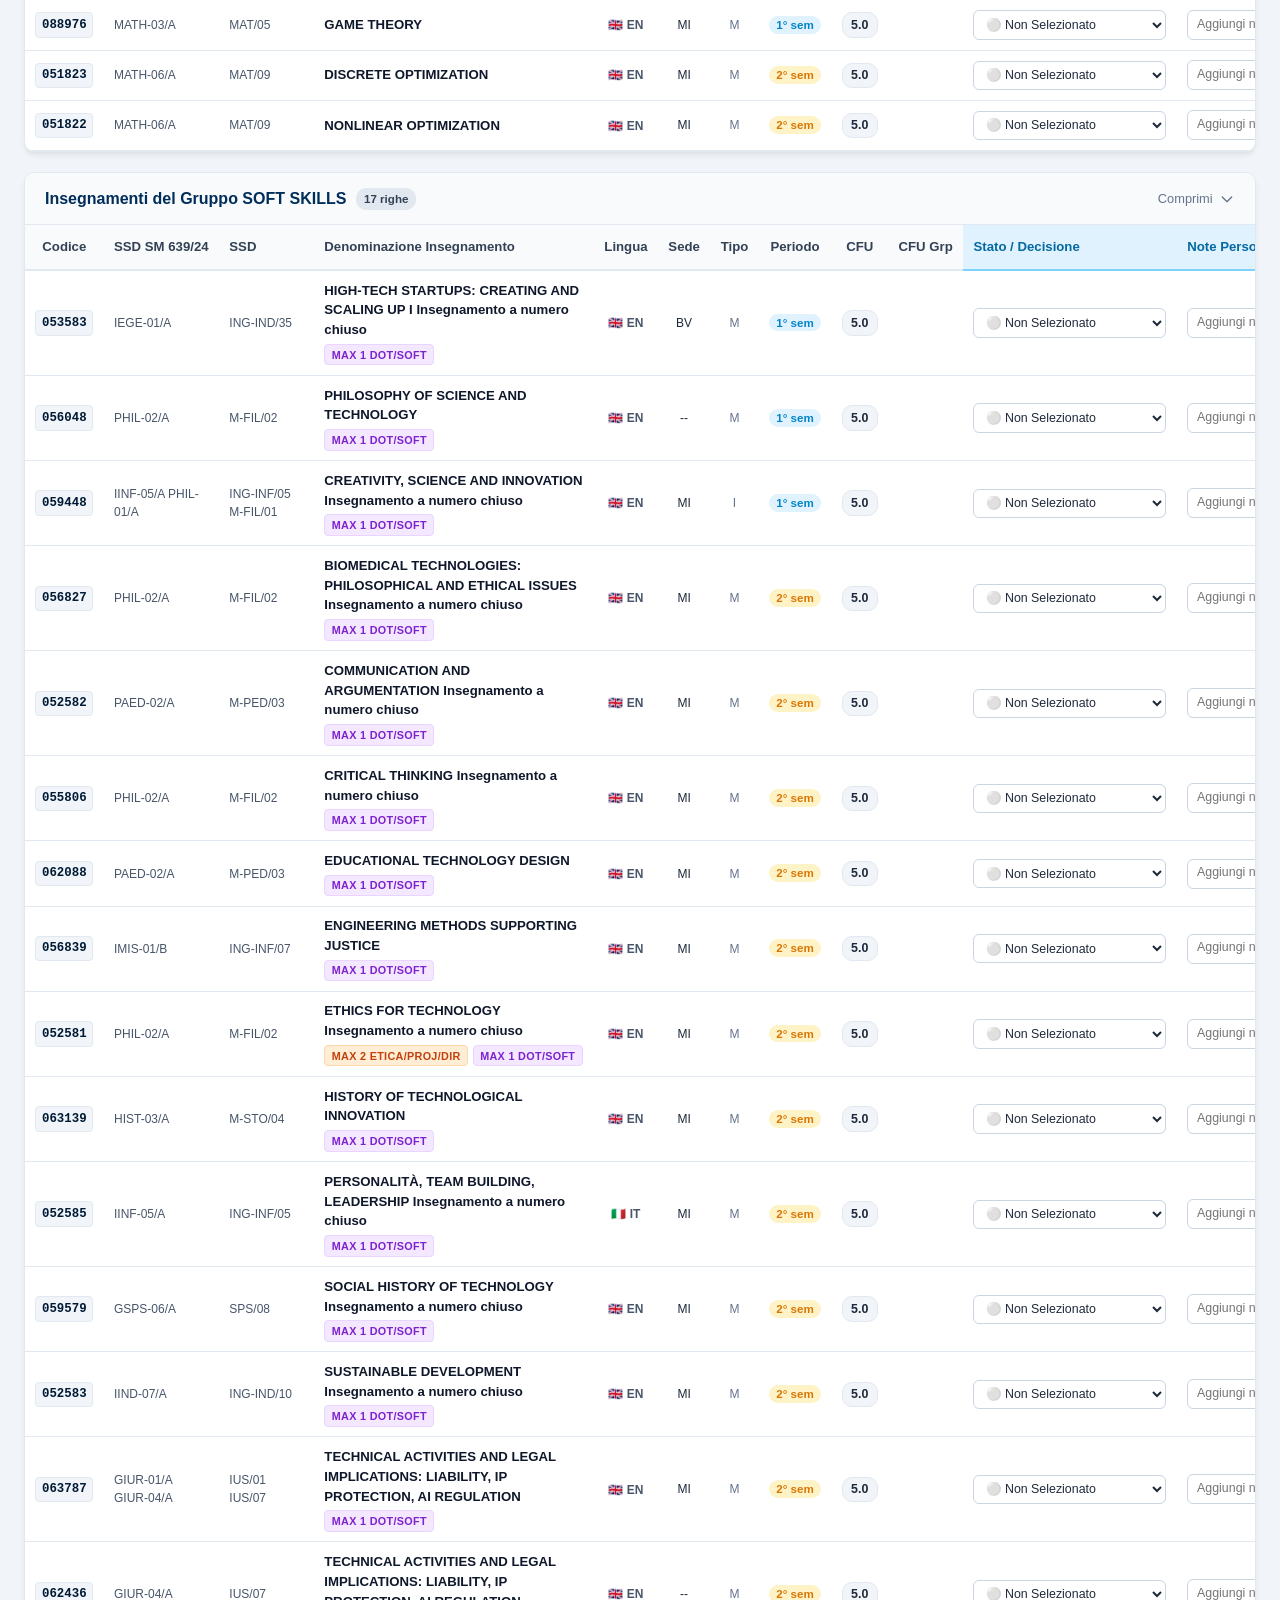
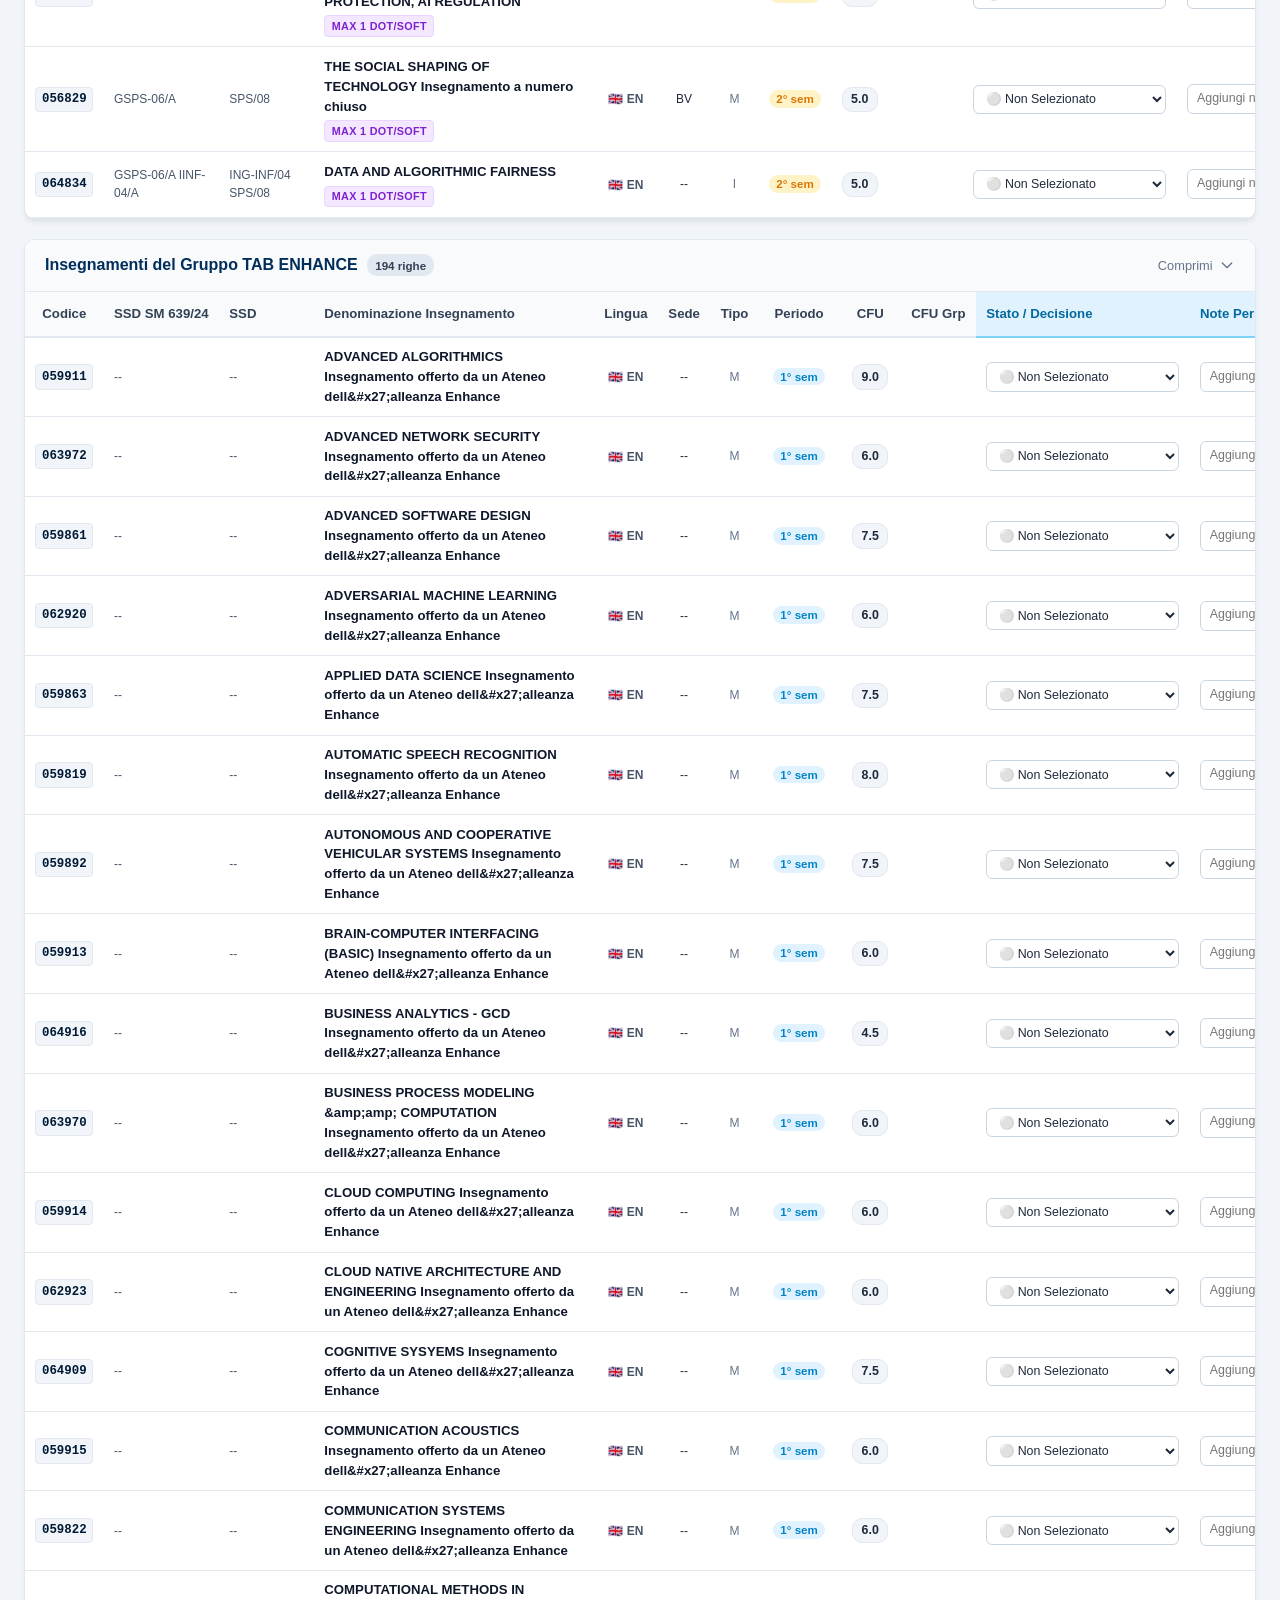
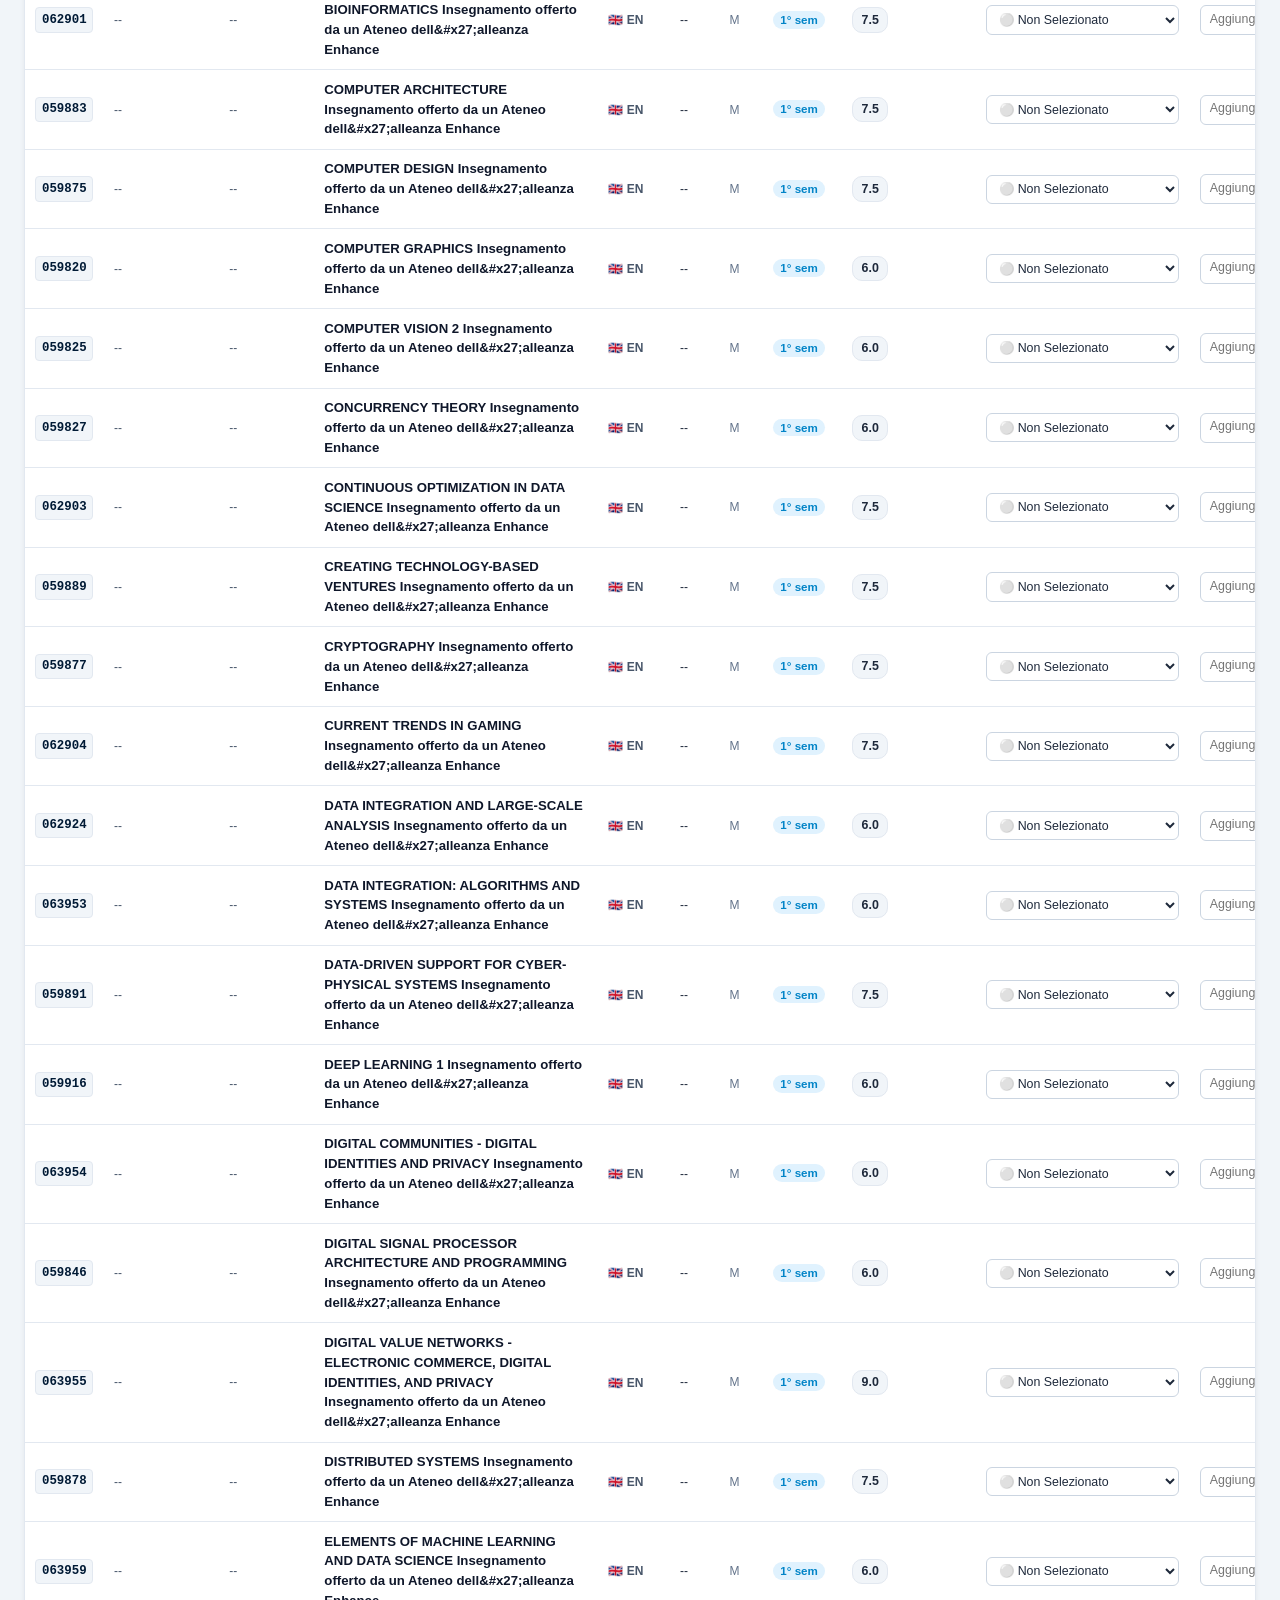
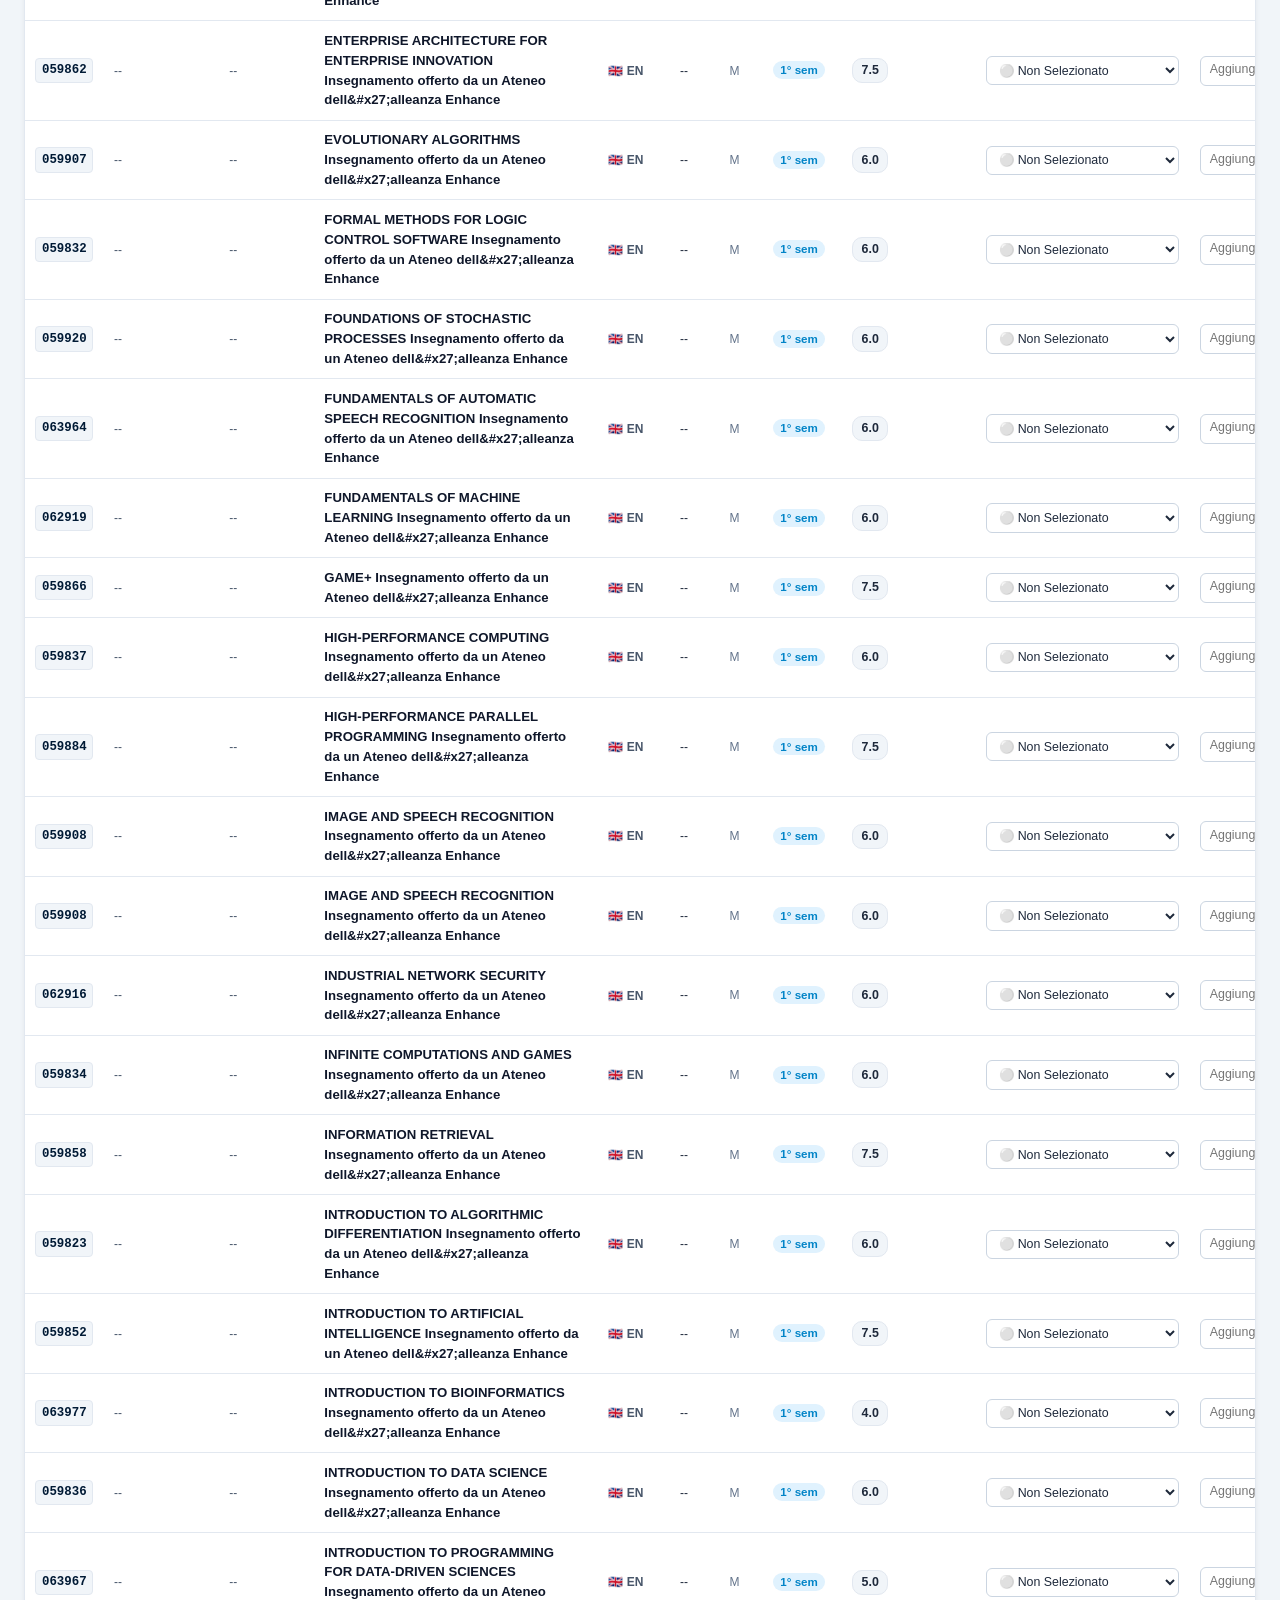
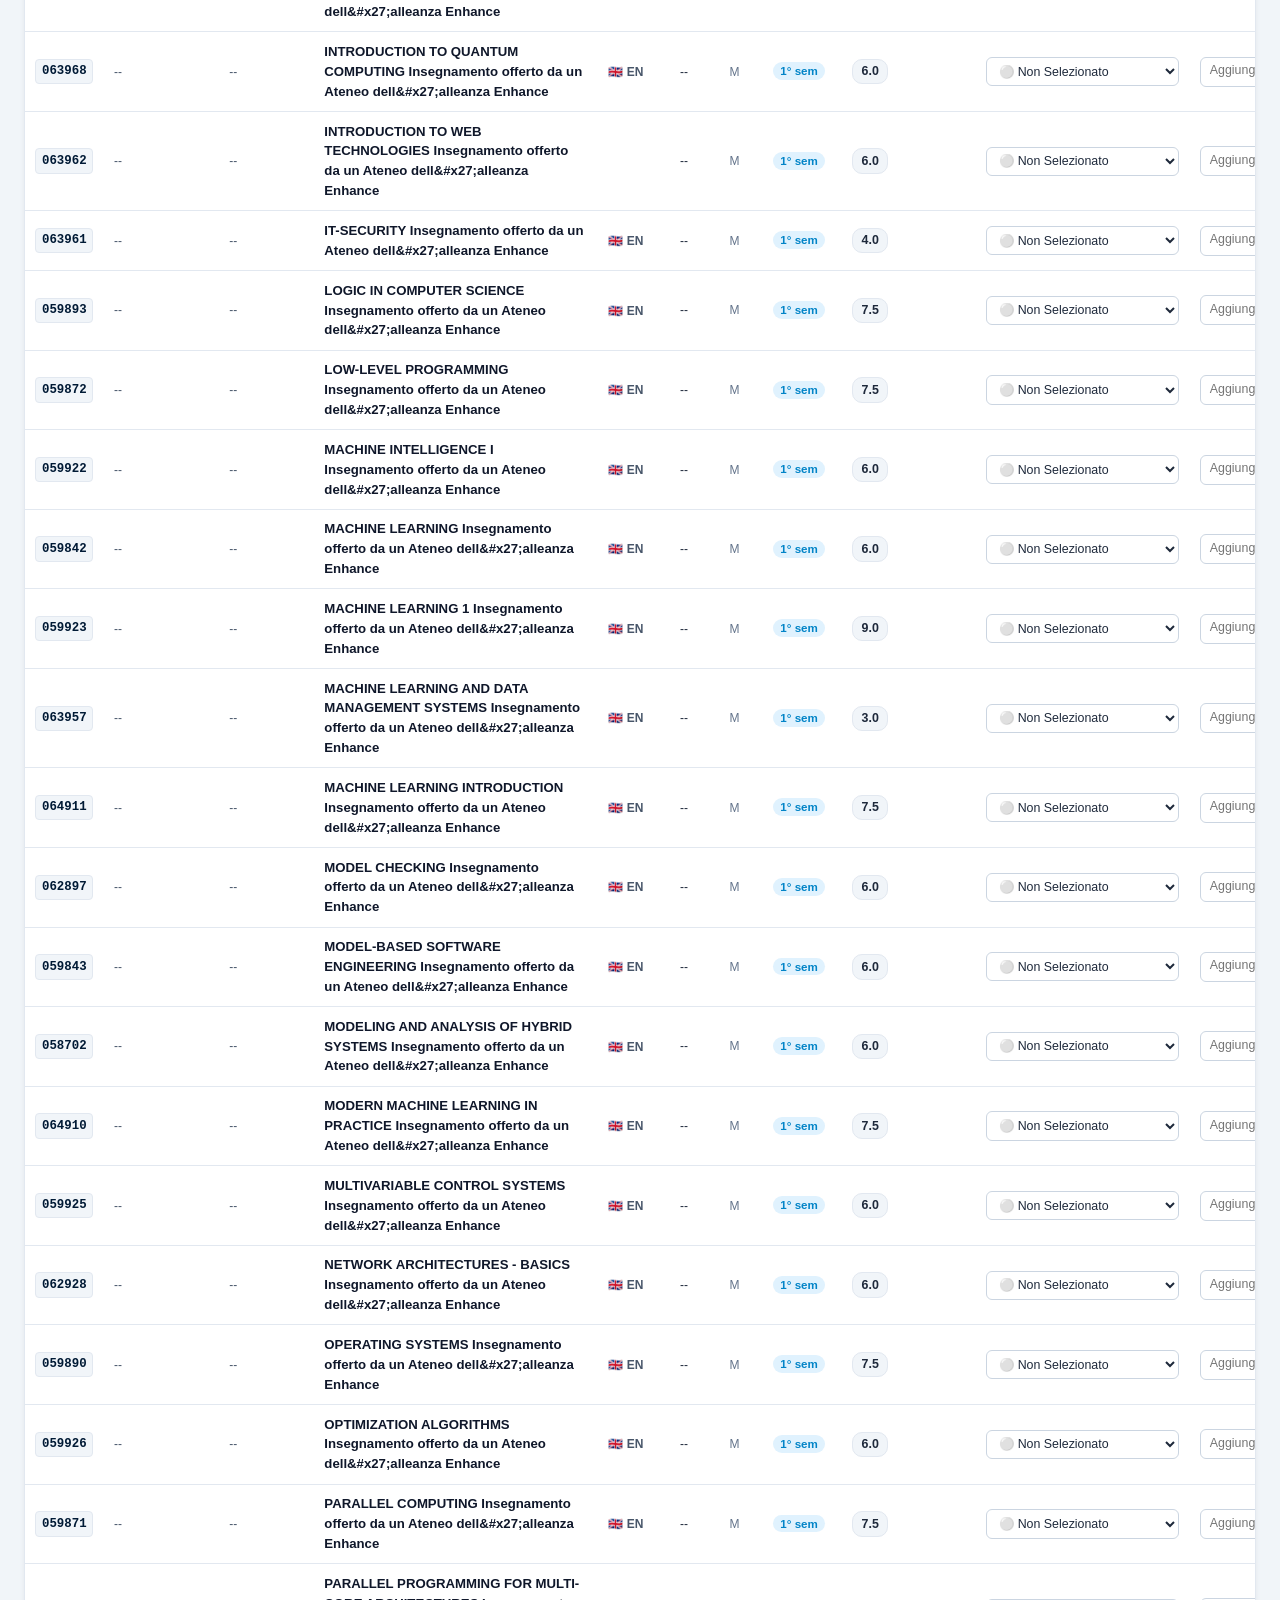
==== commit b6aa1173: "Fix course hyperlinks from official download and update to A.A. 2026/2027 2nd year" ====
--- a/index.html
+++ b/index.html
@@ -3,7 +3,7 @@
 <head>
   <meta charset="UTF-8">
   <meta name="viewport" content="width=device-width, initial-scale=1.0">
-  <title>Piano di Studi T2A - Computer Science and Engineering - Politecnico di Milano</title>
+  <title>Piano di Studi T2A (2° Anno 2026/2027) - Computer Science and Engineering - Politecnico di Milano</title>
   
   <!-- External Stylesheet -->
   <link rel="stylesheet" href="css/styles.css">
@@ -22,9 +22,9 @@
           </svg>
         </div>
         <div class="header-titles">
-          <h1>POLITECNICO DI MILANO — Manifesto degli Studi A.A. 2025/2026</h1>
+          <h1>POLITECNICO DI MILANO — Manifesto degli Studi A.A. 2026/2027</h1>
           <div class="subtitle">
-            Corso di Laurea Magistrale in <strong>COMPUTER SCIENCE AND ENGINEERING - INGEGNERIA INFORMATICA (542)</strong> &bull; Orientamento <strong>T2A</strong>
+            Corso di Laurea Magistrale in <strong>COMPUTER SCIENCE AND ENGINEERING - INGEGNERIA INFORMATICA (542)</strong> &bull; Orientamento <strong>T2A</strong> &bull; <strong>2° Anno</strong>
           </div>
         </div>
       </div>
@@ -260,7 +260,11 @@
       <div class="info-body" id="info-card-body">
         <div class="info-field">
           <label>Anno Accademico</label>
-          <div class="value">2025/2026</div>
+          <div class="value">2026/2027</div>
+        </div>
+        <div class="info-field">
+          <label>Anno di Corso</label>
+          <div class="value">2° Anno (Laurea Magistrale)</div>
         </div>
         <div class="info-field">
           <label>Scuola</label>
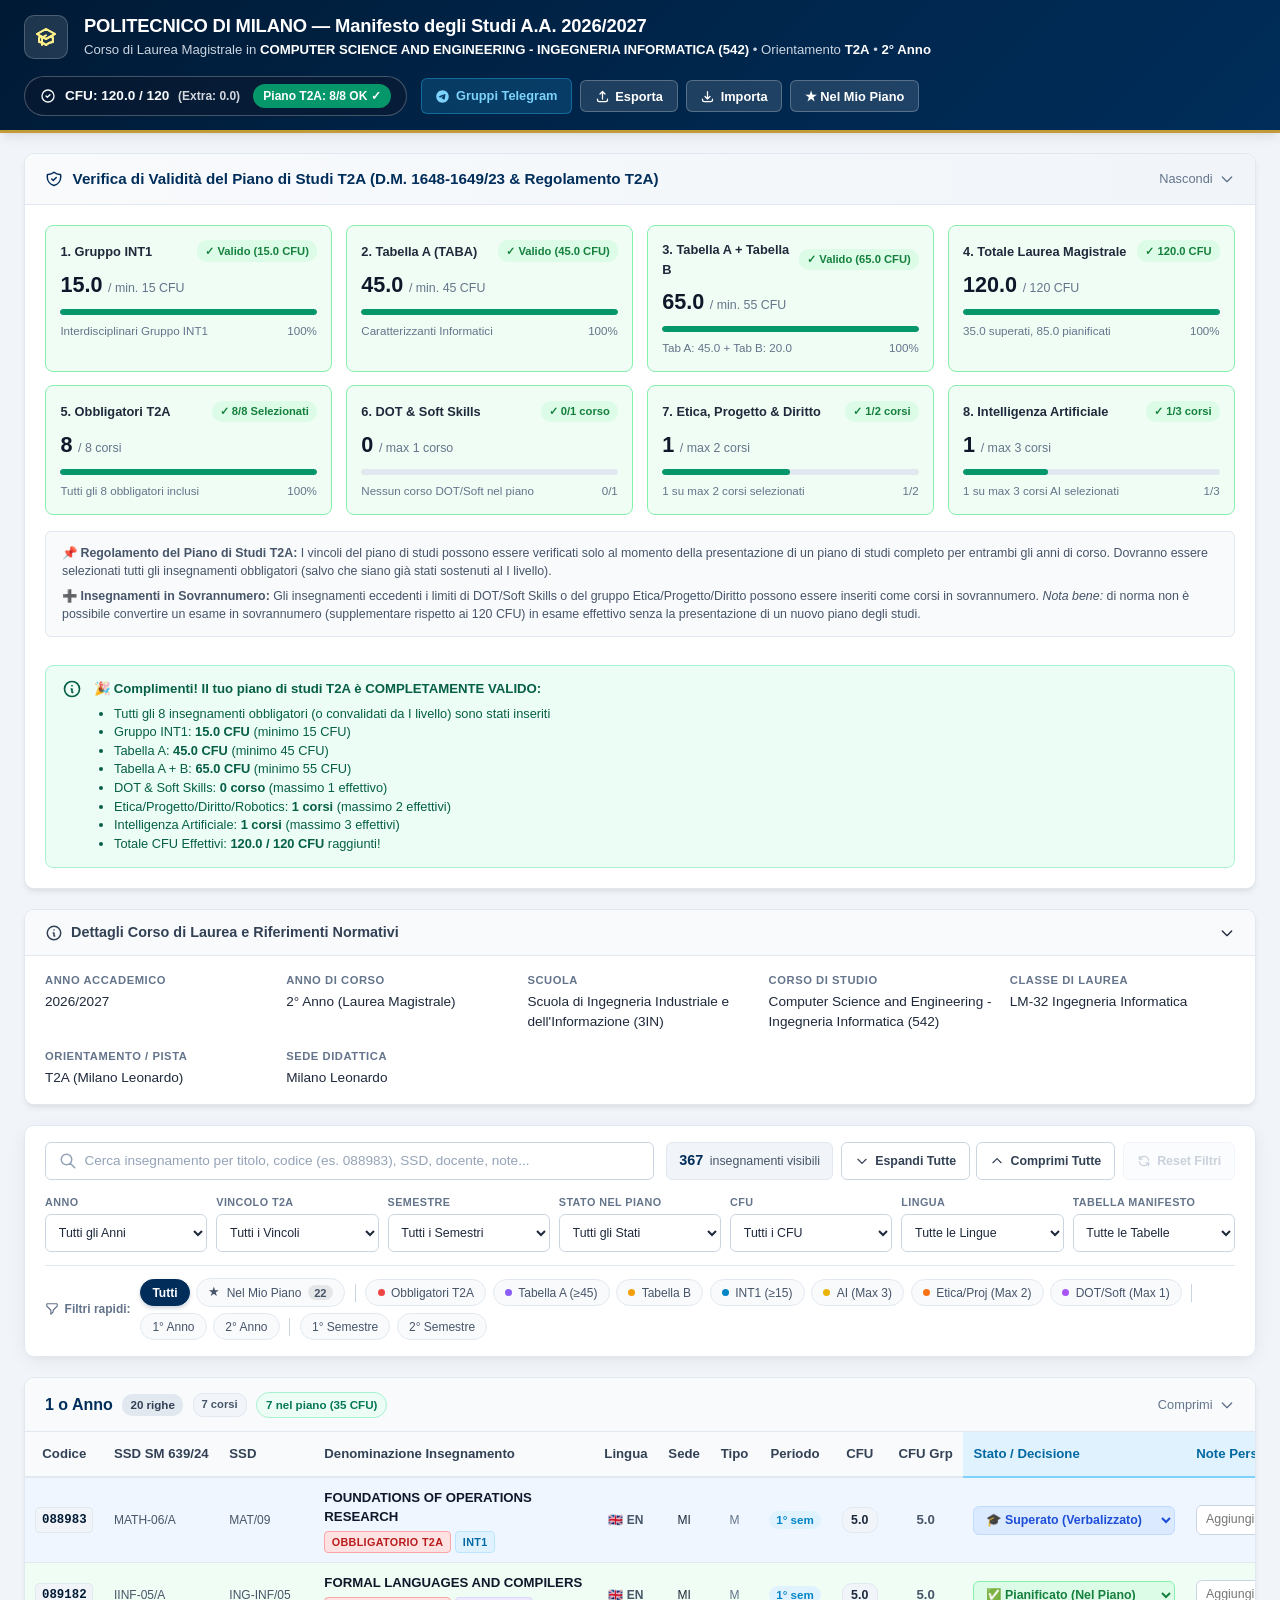
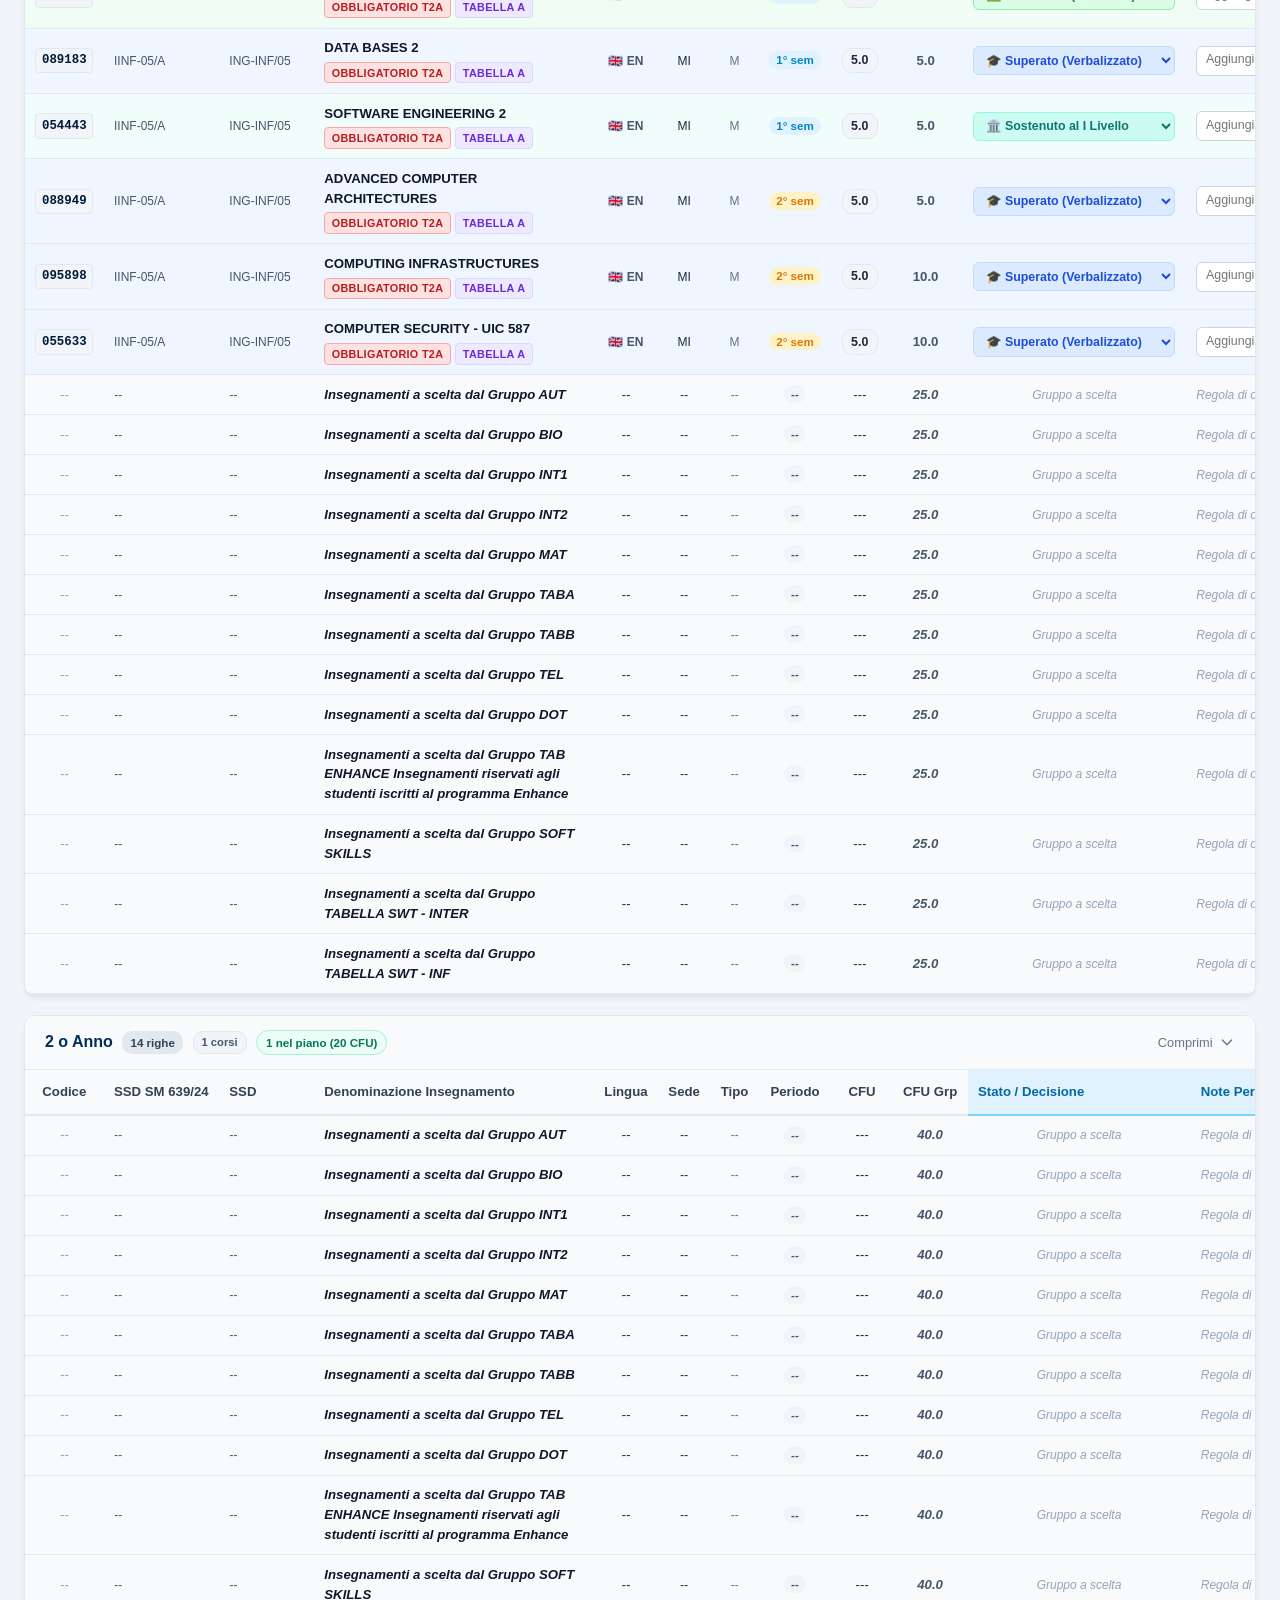
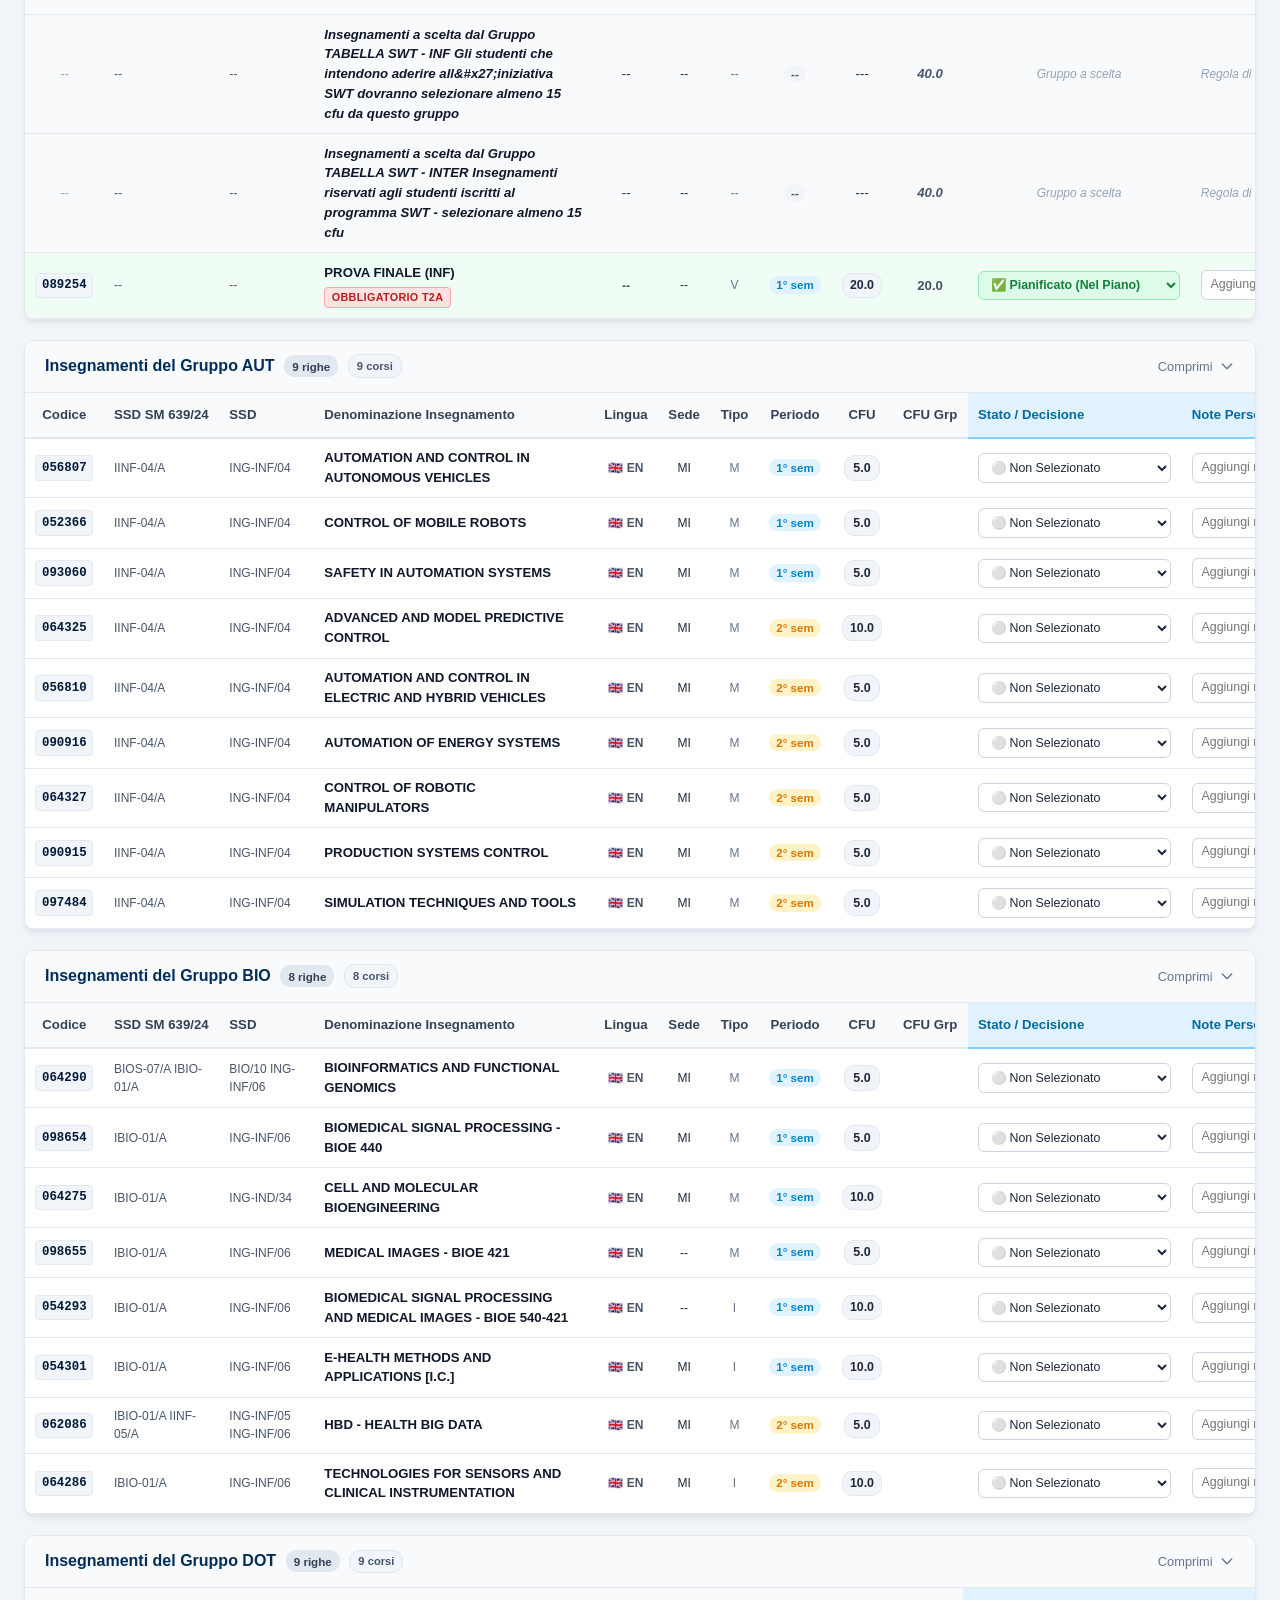
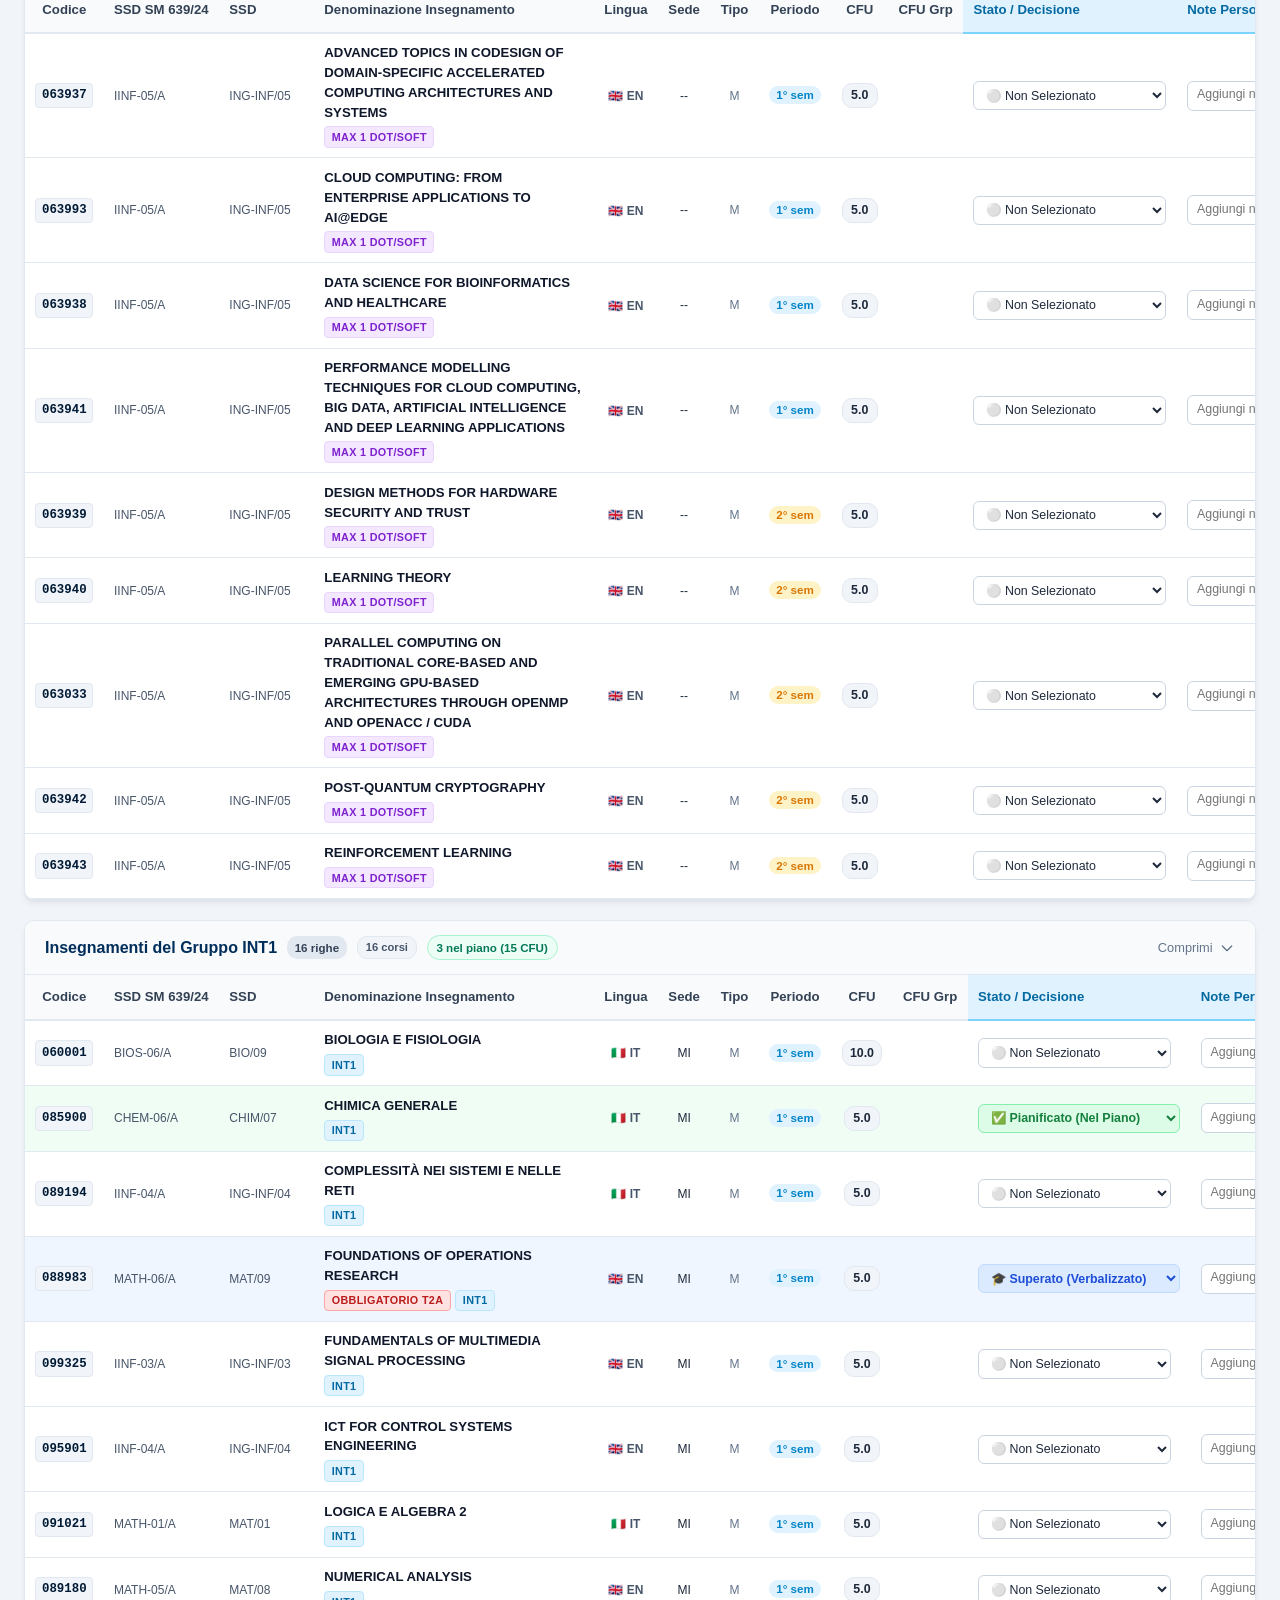
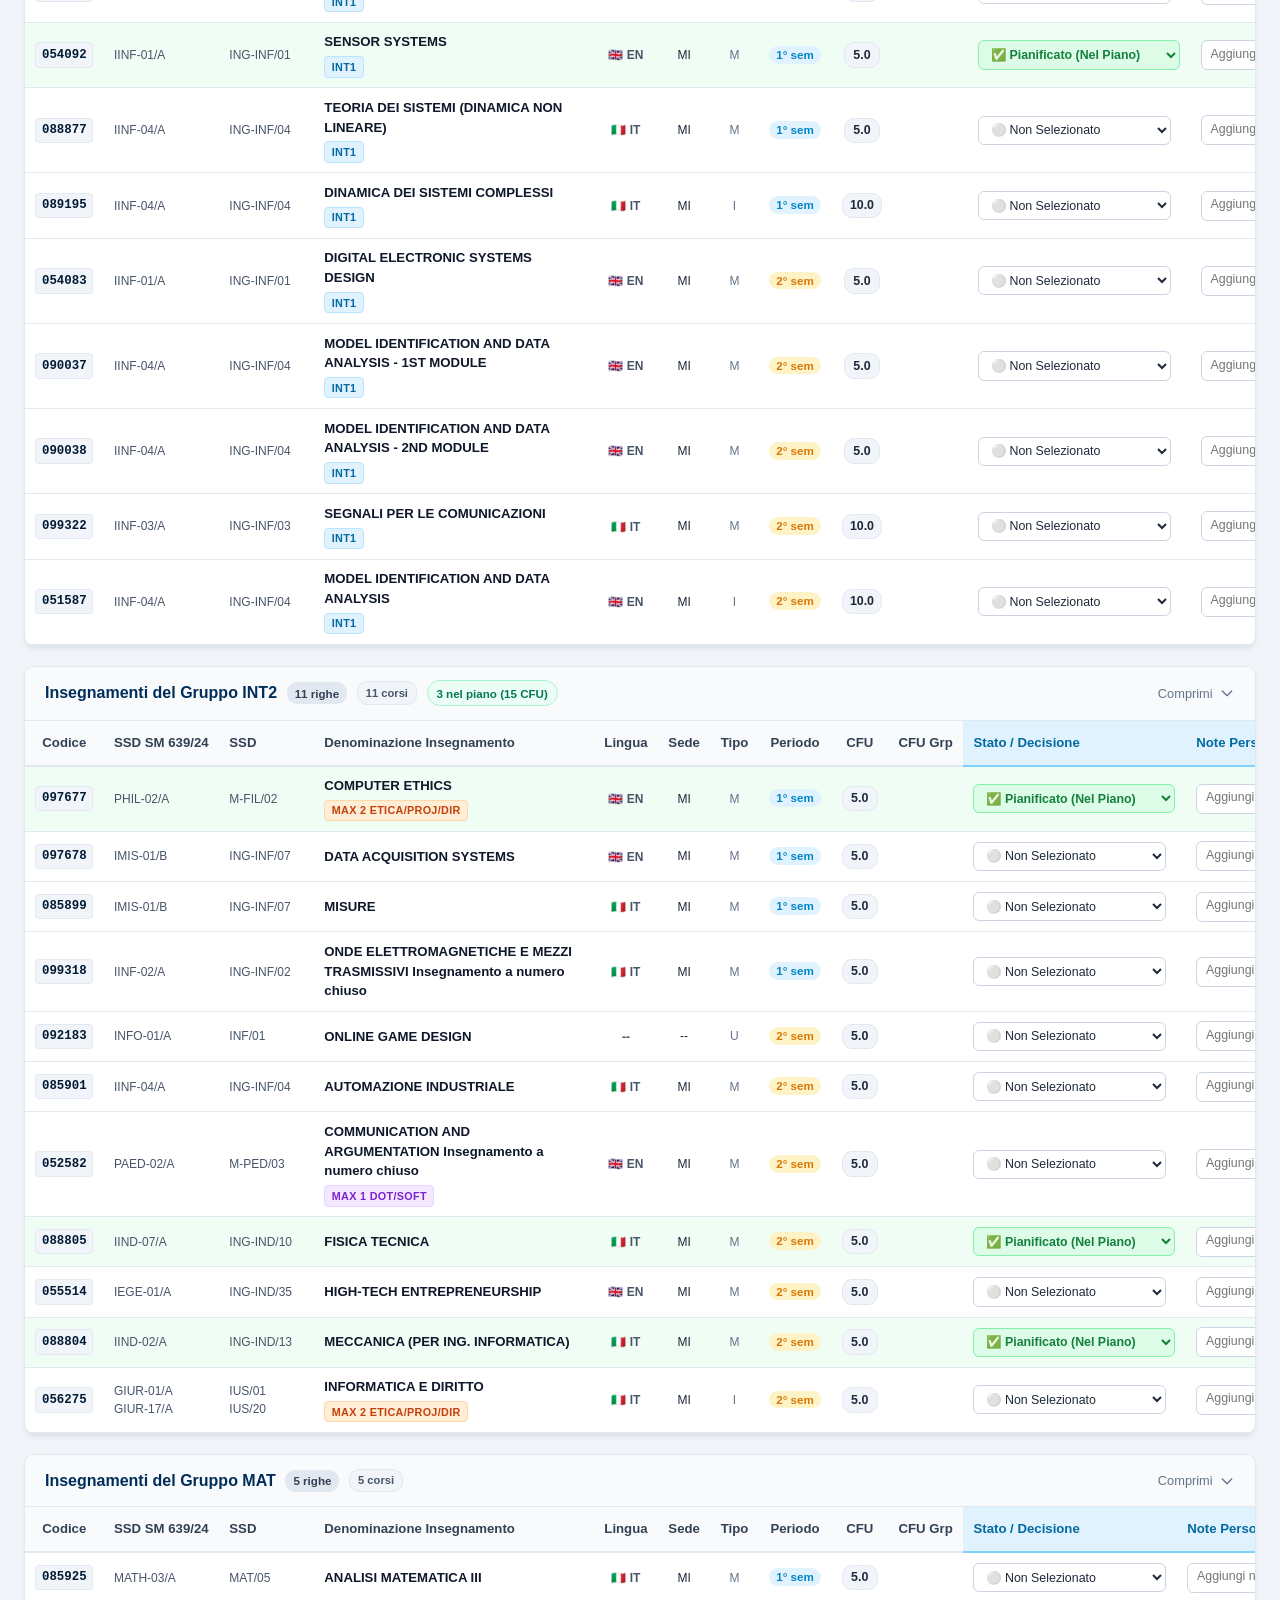
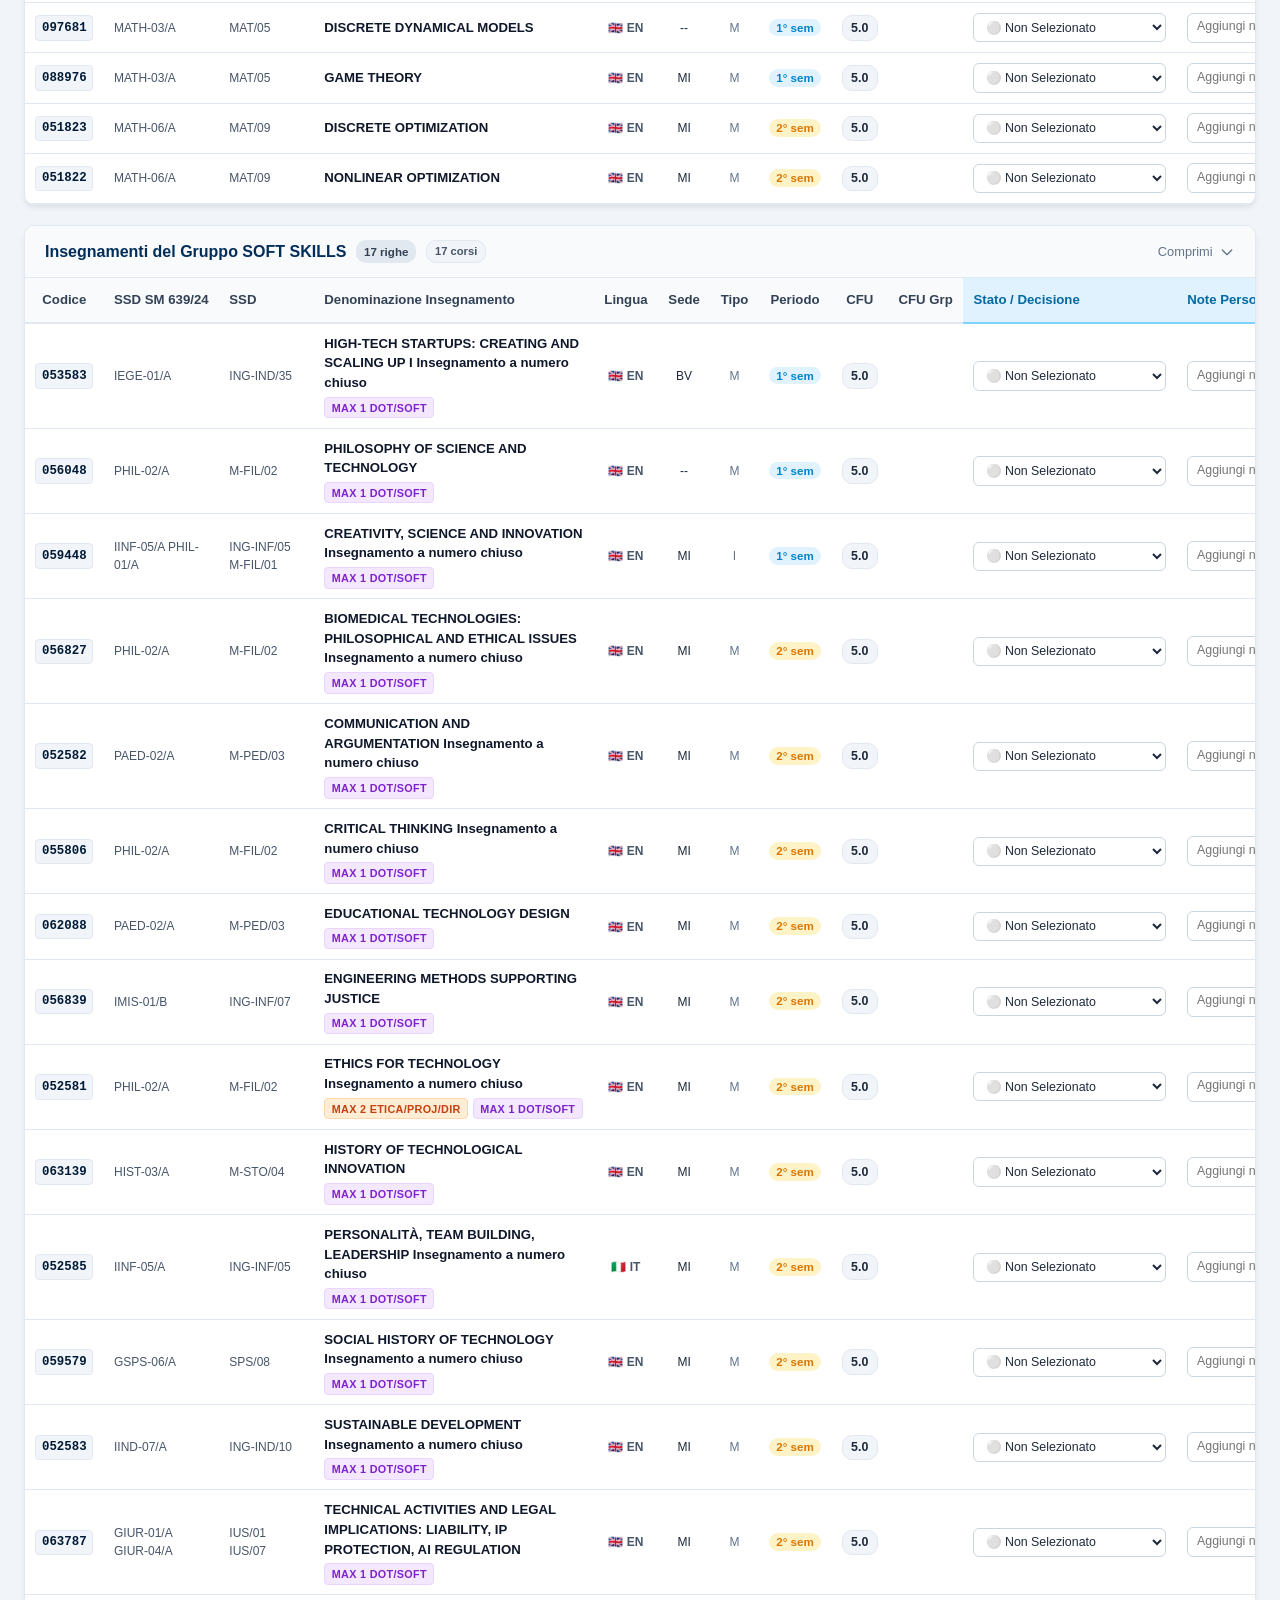
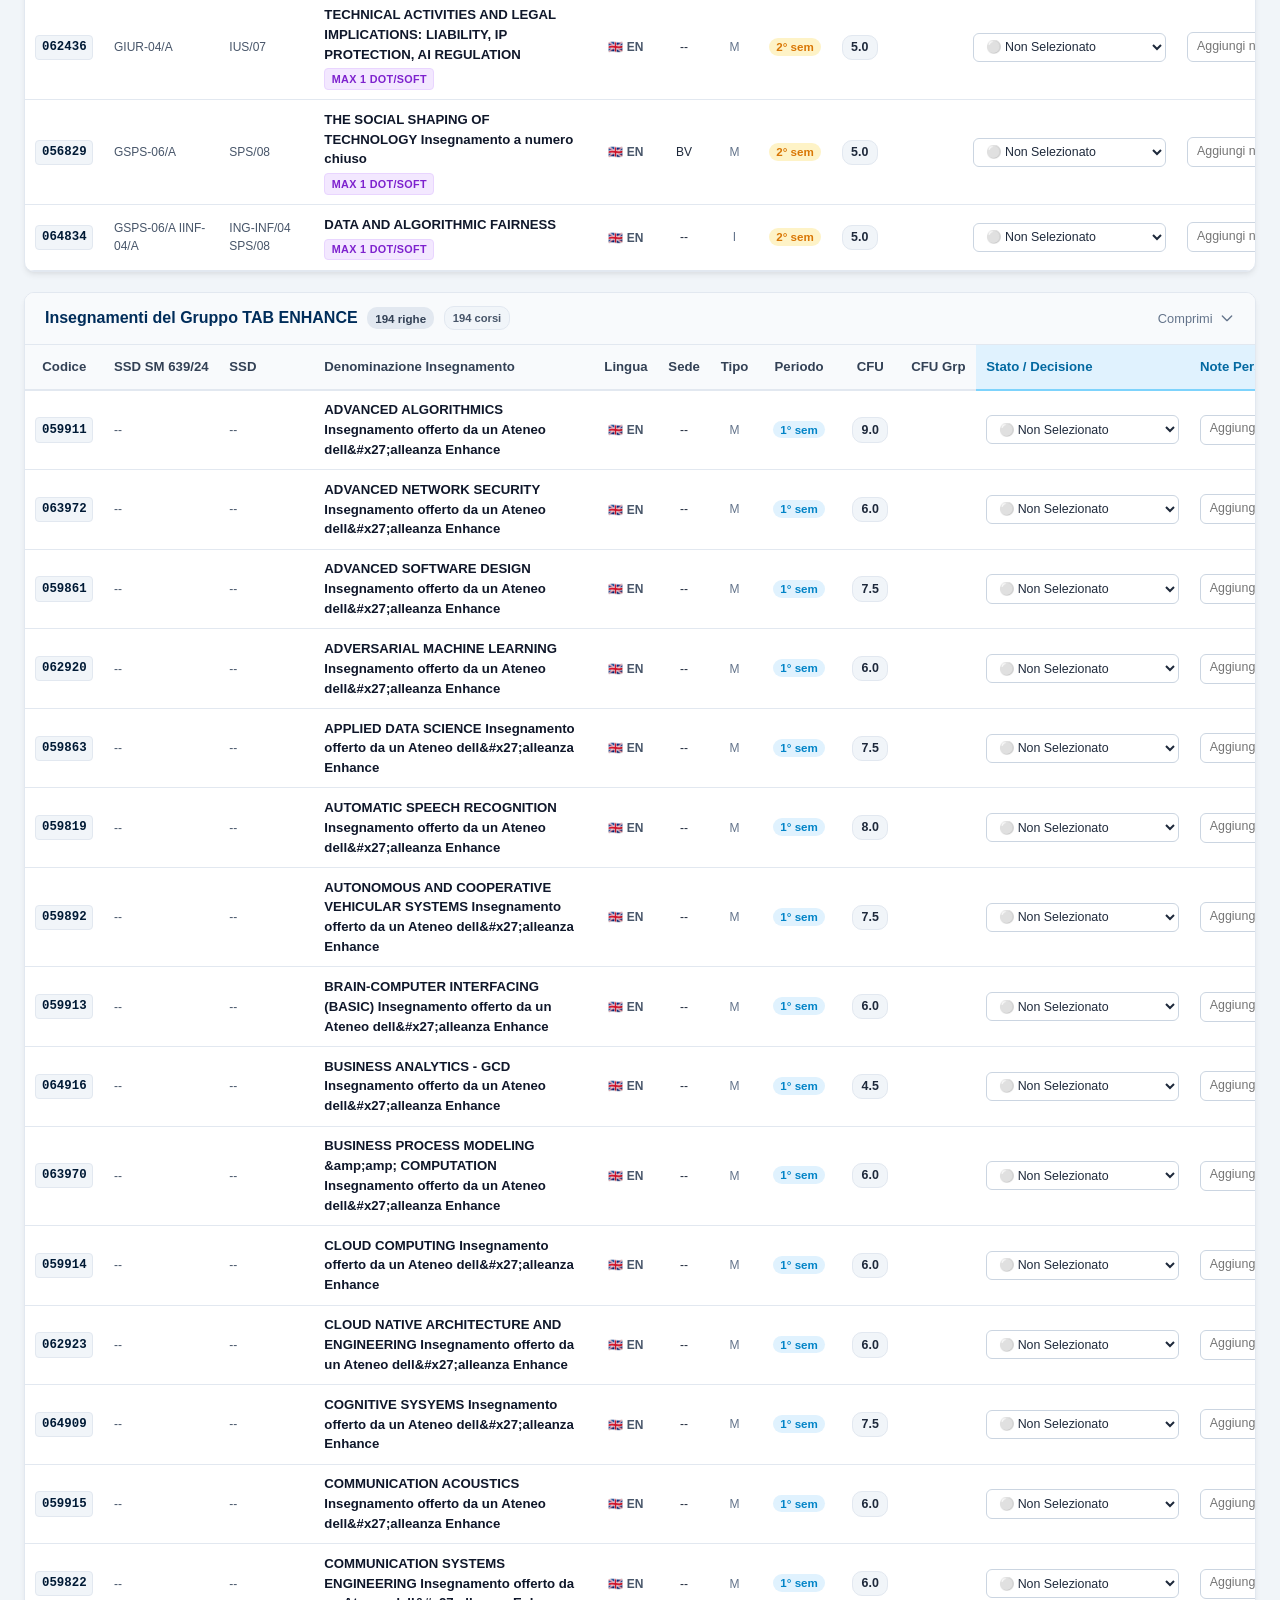
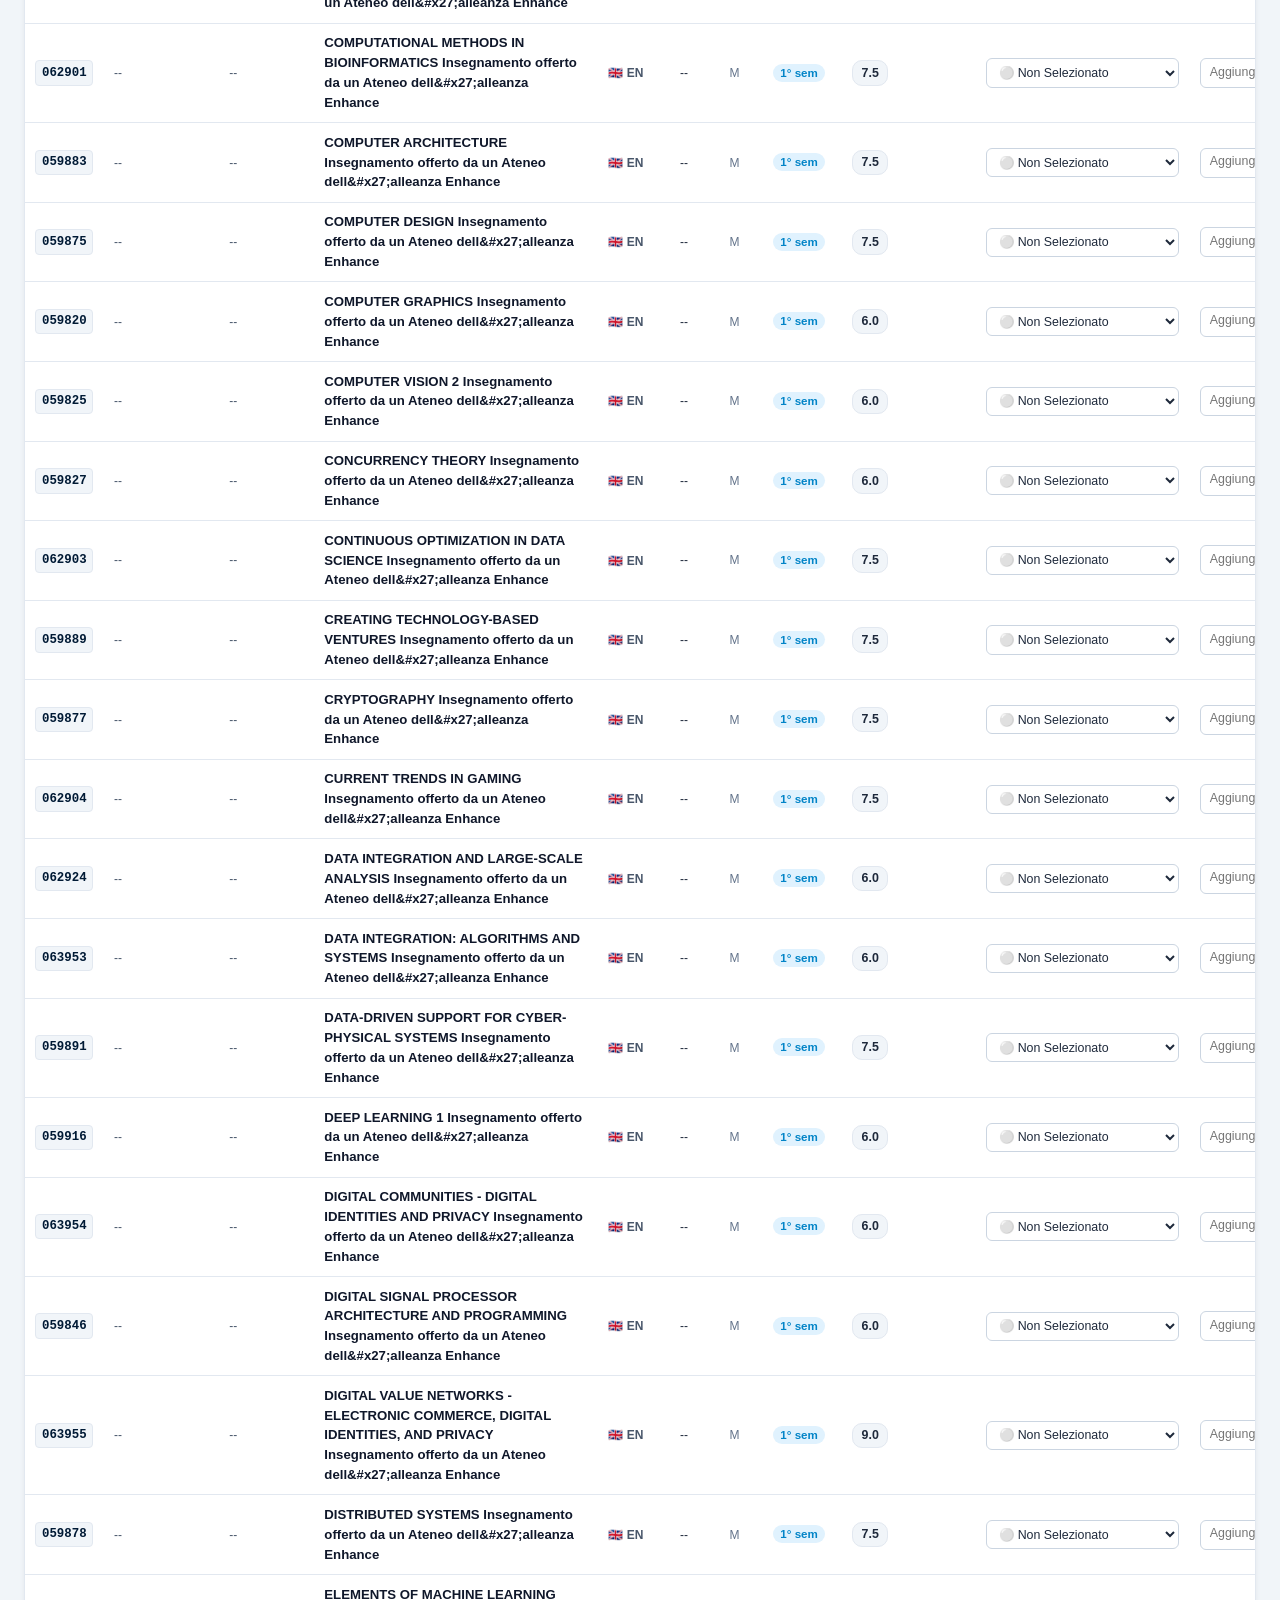
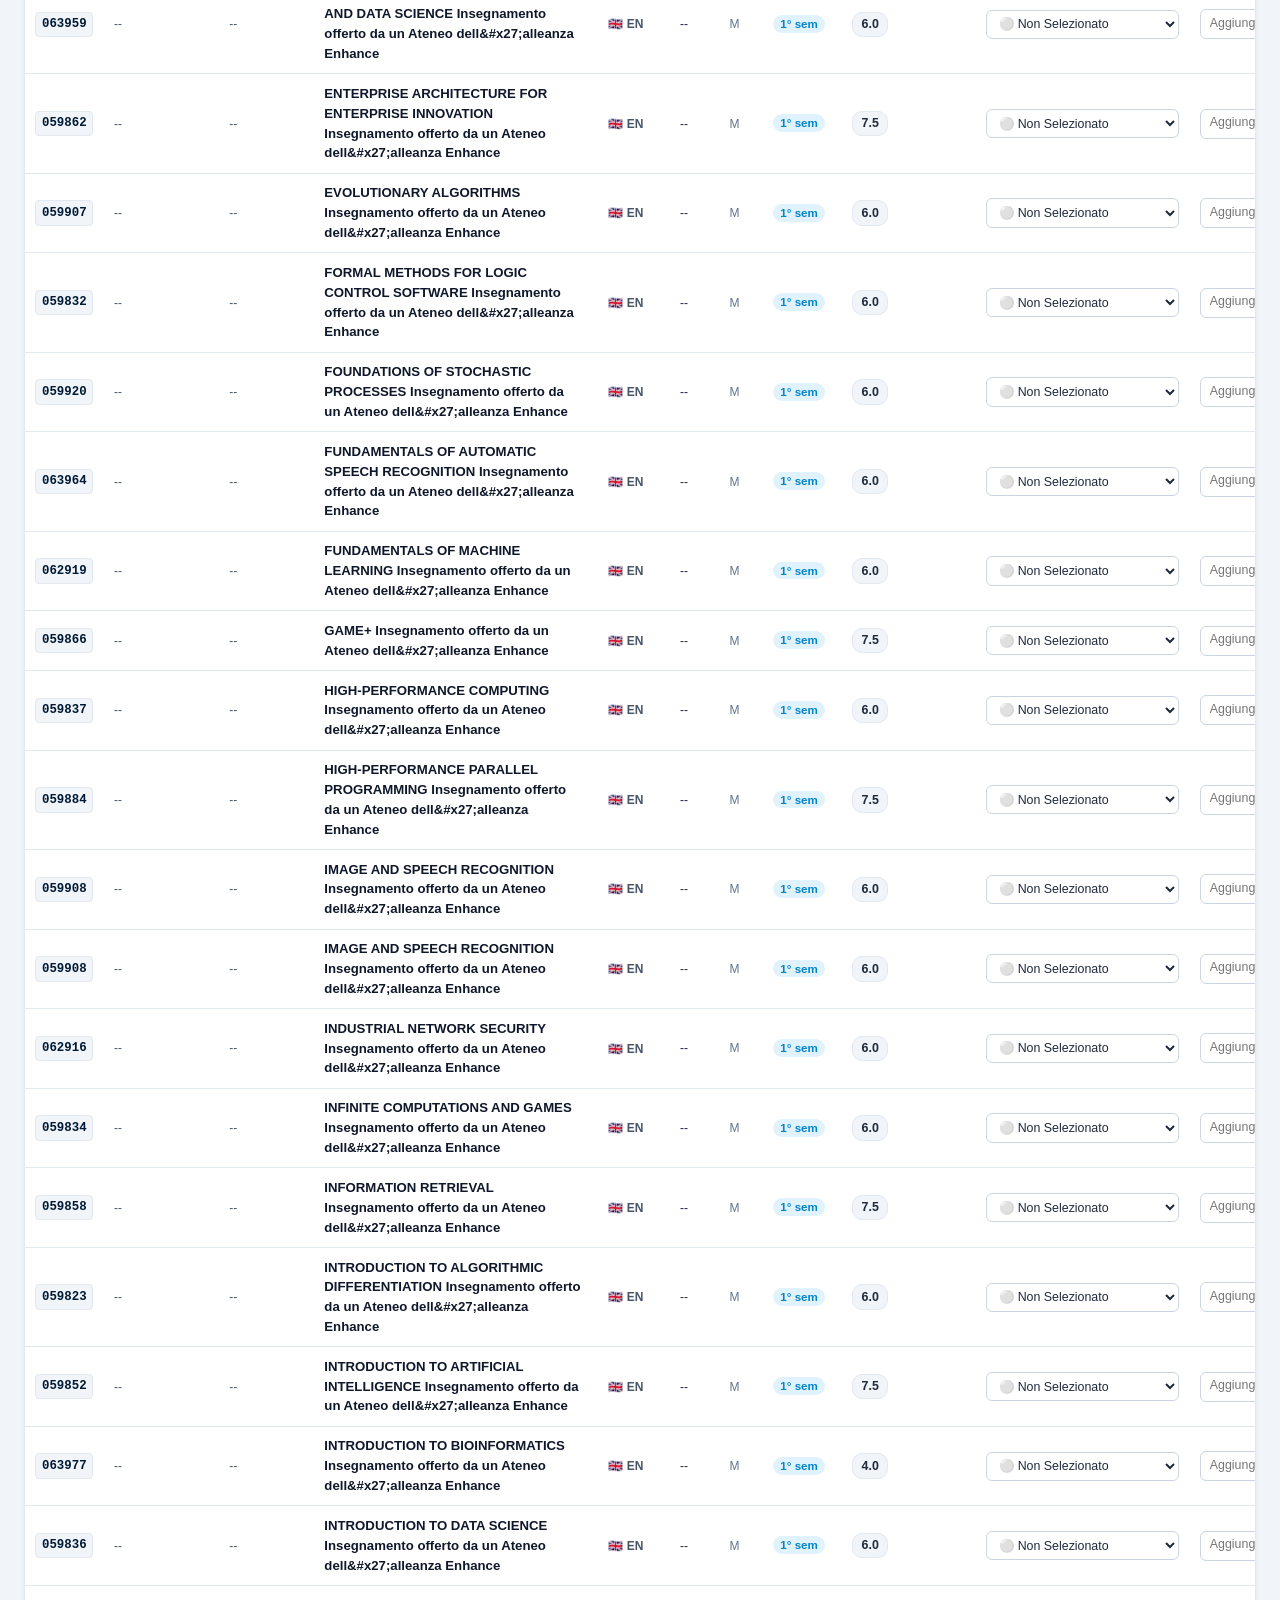
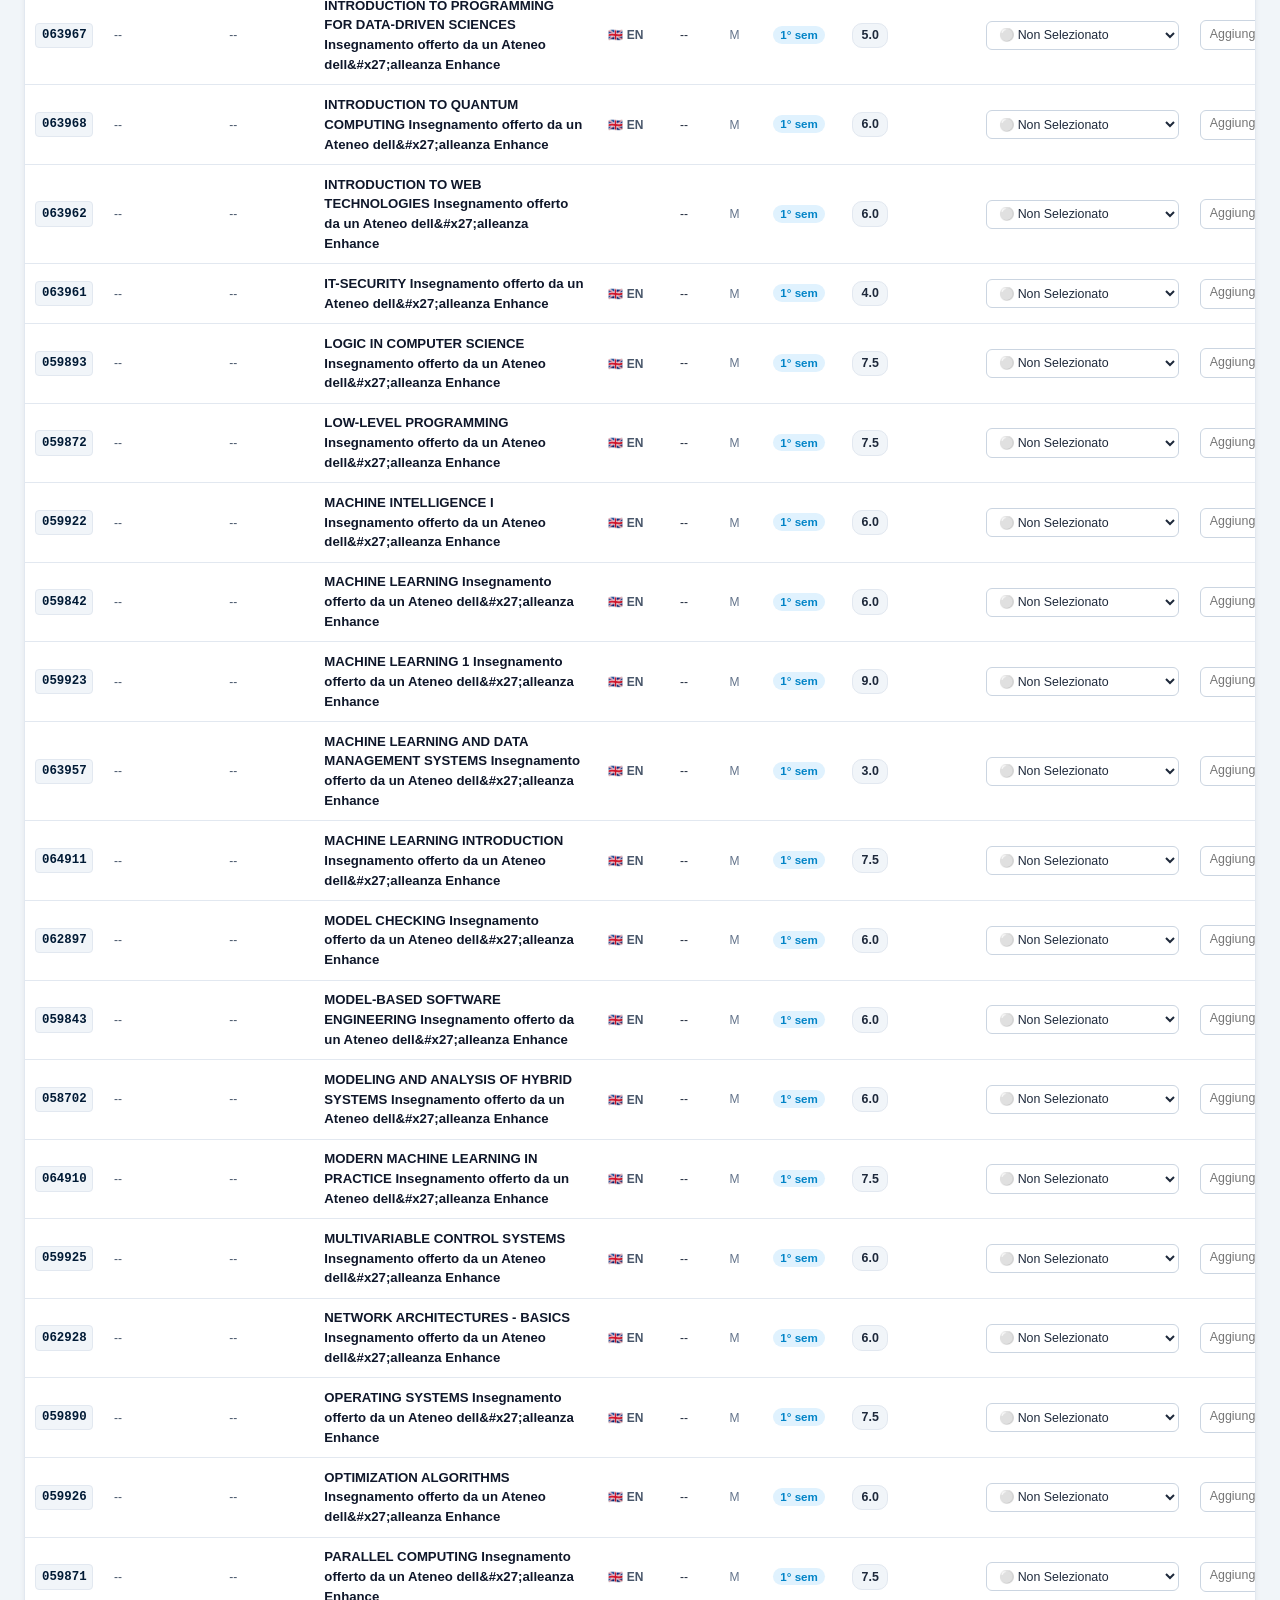
==== commit 0c57d28b: "feat(filters): add concurrent filtering engine, multi-select requirements, and uniform UI" ====
--- a/index.html
+++ b/index.html
@@ -54,7 +54,7 @@
             <svg width="15" height="15" fill="none" viewBox="0 0 24 24" stroke="currentColor"><path stroke-linecap="round" stroke-linejoin="round" stroke-width="2" d="M4 16v1a3 3 0 003 3h10a3 3 0 003-3v-1m-4-4l-4 4m0 0l-4-4m4 4V4"/></svg>
             Importa
           </button>
-          <button class="btn btn-secondary" id="btn-toggle-plan" onclick="toggleOnlyPlanned(document.querySelector('.filter-pill.pill-plan'))" title="Mostra solo gli insegnamenti che hai inserito nel tuo piano">
+          <button class="btn btn-secondary" id="btn-toggle-plan" onclick="togglePlanFilter()" title="Mostra solo gli insegnamenti che hai inserito nel tuo piano">
             ★ Nel Mio Piano
           </button>
         </div>
@@ -290,29 +290,125 @@
     </div>
 
     <!-- CONTROLS & SEARCH PANEL -->
-    <div class="controls-panel">
-      <div class="search-row">
+    <div class="controls-panel" id="controls-panel">
+      
+      <!-- TOP SEARCH ROW & PRIMARY ACTIONS -->
+      <div class="search-top-bar">
         <div class="search-box-wrap">
           <svg class="search-icon" width="18" height="18" fill="none" viewBox="0 0 24 24" stroke="currentColor">
             <path stroke-linecap="round" stroke-linejoin="round" stroke-width="2" d="M21 21l-6-6m2-5a7 7 0 11-14 0 7 7 0 0114 0z"/>
           </svg>
-          <input type="text" id="global-search" class="search-input" placeholder="Cerca per codice (es. 088983), insegnamento, SSD, docente..." oninput="handleSearch()" autocomplete="off">
-          <button class="search-clear-btn" id="search-clear" onclick="clearSearch()" title="Cancella ricerca">✕</button>
-        </div>
-
-        <select id="filter-group" class="filter-select" onchange="handleFilterChange()">
-          <option value="ALL">Tutti i Gruppi / Anni</option>
-          <optgroup label="Requisiti e Vincoli T2A">
-            <option value="REQ_OBBLIGATORI">Insegnamenti Obbligatori T2A (8 insegnamenti)</option>
-            <option value="REQ_INT1">Gruppo INT1 (Requisito ≥ 15 CFU)</option>
-            <option value="REQ_TABA">Tabella A (Requisito ≥ 45 CFU)</option>
+          <input type="text" id="global-search" class="search-input" placeholder="Cerca insegnamento per titolo, codice (es. 088983), SSD, docente, note..." oninput="handleSearchInput()" autocomplete="off">
+          <button class="search-clear-btn" id="search-clear" onclick="clearSearch()" title="Cancella ricerca" aria-label="Cancella ricerca">✕</button>
+        </div>
+
+        <div class="controls-actions">
+          <div class="results-badge" id="results-count" title="Insegnamenti attualmente visibili in base ai filtri">
+            <span class="results-number" id="visible-count">367</span>
+            <span class="results-label">insegnamenti visibili</span>
+          </div>
+
+          <div class="view-buttons-group">
+            <button class="btn-ctrl btn-ctrl-secondary" onclick="expandAllSections()" title="Espandi tutte le tabelle del manifesto">
+              <svg width="14" height="14" fill="none" viewBox="0 0 24 24" stroke="currentColor"><path stroke-linecap="round" stroke-linejoin="round" stroke-width="2" d="M19 9l-7 7-7-7"/></svg>
+              <span>Espandi Tutte</span>
+            </button>
+            <button class="btn-ctrl btn-ctrl-secondary" onclick="collapseAllSections()" title="Comprimi tutte le tabelle del manifesto">
+              <svg width="14" height="14" fill="none" viewBox="0 0 24 24" stroke="currentColor"><path stroke-linecap="round" stroke-linejoin="round" stroke-width="2" d="M5 15l7-7 7 7"/></svg>
+              <span>Comprimi Tutte</span>
+            </button>
+          </div>
+
+          <button class="btn-ctrl btn-ctrl-reset" id="btn-reset-filters" onclick="resetFilters()" title="Resetta tutti i filtri attivi" disabled>
+            <svg width="14" height="14" fill="none" viewBox="0 0 24 24" stroke="currentColor"><path stroke-linecap="round" stroke-linejoin="round" stroke-width="2" d="M4 4v5h.582m15.356 2A8.001 8.001 0 004.582 9m0 0H9m11 11v-5h-.581m0 0a8.003 8.003 0 01-15.357-2m15.357 2H15"/></svg>
+            <span>Reset Filtri</span>
+            <span class="filter-count-badge" id="filter-count-badge" style="display:none;">0</span>
+          </button>
+        </div>
+      </div>
+
+      <!-- FILTER DROPDOWNS BAR (CONCURRENT UNIFORM GRID) -->
+      <div class="filter-dropdowns-grid">
+        <!-- Anno -->
+        <div class="filter-field">
+          <label class="filter-label" for="filter-year">Anno</label>
+          <select id="filter-year" class="filter-select" onchange="handleDropdownChange('year', this.value)">
+            <option value="ALL">Tutti gli Anni</option>
+            <option value="1">1° Anno</option>
+            <option value="2">2° Anno</option>
+          </select>
+        </div>
+
+        <!-- Vincolo / Requisito T2A -->
+        <div class="filter-field">
+          <label class="filter-label" for="filter-requirement">Vincolo T2A</label>
+          <select id="filter-requirement" class="filter-select" onchange="handleDropdownChange('requirement', this.value)">
+            <option value="ALL">Tutti i Vincoli</option>
+            <option value="REQ_OBBLIGATORI">Obbligatori T2A (8 corsi)</option>
+            <option value="REQ_TABA">Tabella A (≥45 CFU)</option>
             <option value="REQ_TABB">Tabella B</option>
-            <option value="REQ_TABAB">Tabella A + B (Requisito ≥ 55 CFU)</option>
-            <option value="REQ_DOT_SOFTSKILLS">Tabelle DOT e Soft Skills (Max 1 corso)</option>
-            <option value="REQ_LIMIT2">Etica, Progetto, Diritto, Robotics (Max 2 corsi)</option>
-            <option value="REQ_LIMIT3_AI">Intelligenza Artificiale (Max 3 corsi)</option>
-          </optgroup>
-          <optgroup label="Sezioni del Manifesto">
+            <option value="REQ_TABAB">Tabella A + B (≥55 CFU)</option>
+            <option value="REQ_INT1">Gruppo INT1 (≥15 CFU)</option>
+            <option value="REQ_LIMIT3_AI">Intelligenza Artificiale (Max 3)</option>
+            <option value="REQ_LIMIT2">Etica, Progetto, Diritto (Max 2)</option>
+            <option value="REQ_DOT_SOFTSKILLS">DOT &amp; Soft Skills (Max 1)</option>
+          </select>
+        </div>
+
+        <!-- Semestre -->
+        <div class="filter-field">
+          <label class="filter-label" for="filter-period">Semestre</label>
+          <select id="filter-period" class="filter-select" onchange="handleDropdownChange('period', this.value)">
+            <option value="ALL">Tutti i Semestri</option>
+            <option value="1° sem">1° Semestre</option>
+            <option value="2° sem">2° Semestre</option>
+            <option value="annuale">Annuale</option>
+          </select>
+        </div>
+
+        <!-- Stato nel Piano -->
+        <div class="filter-field">
+          <label class="filter-label" for="filter-status">Stato nel Piano</label>
+          <select id="filter-status" class="filter-select" onchange="handleDropdownChange('status', this.value)">
+            <option value="ALL">Tutti gli Stati</option>
+            <option value="in_plan">★ Nel Mio Piano (Attivi)</option>
+            <option value="not_in_plan">⚪ Non nel Piano (Disponibili)</option>
+            <option value="planned">✅ Solo Pianificati</option>
+            <option value="passed">🎓 Solo Verbalizzati / Superati</option>
+            <option value="sovrannumero">➕ Solo Sovrannumero (Extra)</option>
+            <option value="passed_bachelor">🏛️ Solo Sostenuti al I Livello</option>
+            <option value="interested">⭐ Solo In Valutazione</option>
+            <option value="excluded">❌ Solo Esclusi</option>
+            <option value="with_notes">📝 Solo con Note Personali</option>
+          </select>
+        </div>
+
+        <!-- CFU -->
+        <div class="filter-field">
+          <label class="filter-label" for="filter-cfu">CFU</label>
+          <select id="filter-cfu" class="filter-select" onchange="handleDropdownChange('cfu', this.value)">
+            <option value="ALL">Tutti i CFU</option>
+            <option value="5.0">5.0 CFU</option>
+            <option value="10.0">10.0 CFU</option>
+            <option value="other">Altri CFU (2, 3, 4, 6, 7.5, 8, 9, 15, 20)</option>
+          </select>
+        </div>
+
+        <!-- Lingua -->
+        <div class="filter-field">
+          <label class="filter-label" for="filter-language">Lingua</label>
+          <select id="filter-language" class="filter-select" onchange="handleDropdownChange('language', this.value)">
+            <option value="ALL">Tutte le Lingue</option>
+            <option value="en">🇬🇧 Inglese (EN)</option>
+            <option value="it">🇮🇹 Italiano (IT)</option>
+          </select>
+        </div>
+
+        <!-- Sezione / Tabella Specifica -->
+        <div class="filter-field">
+          <label class="filter-label" for="filter-group">Tabella Manifesto</label>
+          <select id="filter-group" class="filter-select" onchange="handleDropdownChange('group', this.value)">
+            <option value="ALL">Tutte le Tabelle</option>
             <option value="sec_0">1° Anno (Obbligatori e Scelte)</option>
             <option value="sec_1">2° Anno (Scelte e Tesi)</option>
             <option value="sec_2">Gruppo AUT - Automazione</option>
@@ -329,50 +425,107 @@
             <option value="sec_13">Gruppo TABELLA SWT - INTER</option>
             <option value="sec_14">Gruppo TEL - Telecomunicazioni</option>
             <option value="sec_extra">Insegnamenti Aggiuntivi / Opzionali</option>
-          </optgroup>
-        </select>
-
-        <select id="filter-period" class="filter-select" onchange="handleFilterChange()">
-          <option value="ALL">Tutti i Semestri</option>
-          <option value="1° sem">1° Semestre</option>
-          <option value="2° sem">2° Semestre</option>
-          <option value="annuale">Annuale</option>
-        </select>
-
-        <select id="filter-status" class="filter-select" onchange="handleFilterChange()">
-          <option value="ALL">Tutti gli Stati</option>
-          <option value="plan_active">Tutti nel Mio Piano (Pianificati, Superati, Extra, I Livello)</option>
-          <option value="planned">Solo Pianificati (Nel Piano)</option>
-          <option value="passed">Solo Superati (Verbalizzati)</option>
-          <option value="sovrannumero">Solo in Sovrannumero (Extra)</option>
-          <option value="passed_bachelor">Solo Sostenuti al I Livello</option>
-          <option value="interested">Solo In Valutazione / Preferiti</option>
-          <option value="excluded">Solo Esclusi</option>
-          <option value="with_notes">Solo con Note Personali</option>
-        </select>
-
-        <button class="filter-pill" onclick="resetFilters()" title="Resetta tutti i filtri">Reset Filtri</button>
-        <button class="filter-pill" onclick="expandAllSections()" title="Espandi tutte le tabelle" style="border-color:#cbd5e1;">▼ Espandi Tutte</button>
-        <button class="filter-pill" onclick="collapseAllSections()" title="Comprimi tutte le tabelle" style="border-color:#cbd5e1;">▲ Comprimi Tutte</button>
-
-        <div class="results-count" id="results-count">Mostrati 393 insegnamenti</div>
-      </div>
-
-      <div class="filter-pills">
-        <span style="font-size:0.775rem; font-weight:600; color:var(--slate-500); margin-right:0.25rem;">Filtri rapidi:</span>
-        <button class="filter-pill active" onclick="setQuickGroup('ALL', this)">Tutti</button>
-        <button class="filter-pill" onclick="setQuickGroup('REQ_OBBLIGATORI', this)" style="border-color:#fca5a5; color:#b91c1c;">Obbligatori T2A</button>
-        <button class="filter-pill" onclick="setQuickGroup('sec_0', this)">1° Anno</button>
-        <button class="filter-pill" onclick="setQuickGroup('sec_1', this)">2° Anno</button>
-        <button class="filter-pill" onclick="setQuickGroup('REQ_INT1', this)" style="border-color:#bae6fd; color:#0369a1;">INT1 (≥15)</button>
-        <button class="filter-pill" onclick="setQuickGroup('REQ_TABA', this)" style="border-color:#ddd6fe; color:#6d28d9;">Tabella A (≥45)</button>
-        <button class="filter-pill" onclick="setQuickGroup('REQ_TABB', this)" style="border-color:#fde68a; color:#b45309;">Tabella B</button>
-        <button class="filter-pill" onclick="setQuickGroup('REQ_TABAB', this)" style="border-color:#cbd5e1; color:#334155;">Tabella A+B (≥55)</button>
-        <button class="filter-pill" onclick="setQuickGroup('REQ_LIMIT3_AI', this)" style="border-color:#fde68a; color:#b45309;">AI (Max 3)</button>
-        <button class="filter-pill" onclick="setQuickGroup('REQ_LIMIT2', this)" style="border-color:#fed7aa; color:#c2410c;">Etica/Proj (Max 2)</button>
-        <button class="filter-pill" onclick="setQuickGroup('REQ_DOT_SOFTSKILLS', this)" style="border-color:#e9d5ff; color:#7e22ce;">DOT/Soft (Max 1)</button>
-        <button class="filter-pill pill-plan" onclick="toggleOnlyPlanned(this)">★ Nel Mio Piano</button>
-      </div>
+          </select>
+        </div>
+      </div>
+
+      <!-- INTERACTIVE QUICK FILTER PILLS (UNIFORM CHIPS WITH CONCURRENT TOGGLE) -->
+      <div class="filter-pills-bar">
+        <div class="filter-pills-label">
+          <svg width="14" height="14" fill="none" viewBox="0 0 24 24" stroke="currentColor"><path stroke-linecap="round" stroke-linejoin="round" stroke-width="2" d="M3 4a1 1 0 011-1h16a1 1 0 011 1v2.586a1 1 0 01-.293.707l-6.414 6.414a1 1 0 00-.293.707V17l-4 4v-6.586a1 1 0 00-.293-.707L3.293 7.293A1 1 0 013 6.586V4z"/></svg>
+          <span>Filtri rapidi:</span>
+        </div>
+
+        <div class="filter-pills-scroll">
+          <button type="button" class="filter-chip chip-all active" id="pill-all" onclick="resetFilters()">
+            <span>Tutti</span>
+          </button>
+
+          <button type="button" class="filter-chip chip-plan" id="pill-plan" onclick="togglePlanFilter()" title="Mostra solo i corsi inseriti nel tuo piano di studi">
+            <span class="chip-icon">★</span>
+            <span>Nel Mio Piano</span>
+            <span class="chip-count" id="pill-plan-count">0</span>
+          </button>
+
+          <span class="pills-separator"></span>
+
+          <button type="button" class="filter-chip chip-req" data-req="REQ_OBBLIGATORI" onclick="toggleRequirementPill('REQ_OBBLIGATORI')" title="Filtra per insegnamenti obbligatori T2A">
+            <span class="chip-dot dot-obbligatorio"></span>
+            <span>Obbligatori T2A</span>
+          </button>
+
+          <button type="button" class="filter-chip chip-req" data-req="REQ_TABA" onclick="toggleRequirementPill('REQ_TABA')" title="Filtra per insegnamenti di Tabella A (Caratterizzanti)">
+            <span class="chip-dot dot-taba"></span>
+            <span>Tabella A (≥45)</span>
+          </button>
+
+          <button type="button" class="filter-chip chip-req" data-req="REQ_TABB" onclick="toggleRequirementPill('REQ_TABB')" title="Filtra per insegnamenti di Tabella B">
+            <span class="chip-dot dot-tabb"></span>
+            <span>Tabella B</span>
+          </button>
+
+          <button type="button" class="filter-chip chip-req" data-req="REQ_INT1" onclick="toggleRequirementPill('REQ_INT1')" title="Filtra per insegnamenti del Gruppo INT1 (Interdisciplinari)">
+            <span class="chip-dot dot-int1"></span>
+            <span>INT1 (≥15)</span>
+          </button>
+
+          <button type="button" class="filter-chip chip-req" data-req="REQ_LIMIT3_AI" onclick="toggleRequirementPill('REQ_LIMIT3_AI')" title="Filtra per insegnamenti di Intelligenza Artificiale (Max 3)">
+            <span class="chip-dot dot-ai"></span>
+            <span>AI (Max 3)</span>
+          </button>
+
+          <button type="button" class="filter-chip chip-req" data-req="REQ_LIMIT2" onclick="toggleRequirementPill('REQ_LIMIT2')" title="Filtra per Etica, Progetto, Diritto, Robotics (Max 2)">
+            <span class="chip-dot dot-limit2"></span>
+            <span>Etica/Proj (Max 2)</span>
+          </button>
+
+          <button type="button" class="filter-chip chip-req" data-req="REQ_DOT_SOFTSKILLS" onclick="toggleRequirementPill('REQ_DOT_SOFTSKILLS')" title="Filtra per Tabelle DOT e Soft Skills (Max 1)">
+            <span class="chip-dot dot-soft"></span>
+            <span>DOT/Soft (Max 1)</span>
+          </button>
+
+          <span class="pills-separator"></span>
+
+          <button type="button" class="filter-chip chip-toggle" id="pill-year-1" onclick="toggleYearPill('1')">
+            <span>1° Anno</span>
+          </button>
+          <button type="button" class="filter-chip chip-toggle" id="pill-year-2" onclick="toggleYearPill('2')">
+            <span>2° Anno</span>
+          </button>
+
+          <span class="pills-separator"></span>
+
+          <button type="button" class="filter-chip chip-toggle" id="pill-sem-1" onclick="togglePeriodPill('1° sem')">
+            <span>1° Semestre</span>
+          </button>
+          <button type="button" class="filter-chip chip-toggle" id="pill-sem-2" onclick="togglePeriodPill('2° sem')">
+            <span>2° Semestre</span>
+          </button>
+        </div>
+      </div>
+
+      <!-- ACTIVE FILTERS TRAY (1-CLICK REMOVAL) -->
+      <div class="active-filters-bar" id="active-filters-bar" style="display:none;">
+        <span class="active-filters-title">Filtri attivi:</span>
+        <div class="active-tags-list" id="active-tags-list"></div>
+        <button type="button" class="clear-all-tags-btn" onclick="resetFilters()">Rimuovi tutti</button>
+      </div>
+
+    </div>
+
+    <!-- NO RESULTS EMPTY STATE -->
+    <div id="no-results-card" class="no-results-card" style="display:none;">
+      <div class="no-results-icon">
+        <svg width="48" height="48" fill="none" viewBox="0 0 24 24" stroke="currentColor">
+          <path stroke-linecap="round" stroke-linejoin="round" stroke-width="1.5" d="M21 21l-6-6m2-5a7 7 0 11-14 0 7 7 0 0114 0zM10 7v3m0 0v3m0-3h3m-3 0H7" />
+        </svg>
+      </div>
+      <h3 class="no-results-title">Nessun insegnamento trovato</h3>
+      <p class="no-results-desc">Nessun insegnamento corrisponde alla combinazione di filtri attualmente attiva.</p>
+      <button class="btn btn-primary" onclick="resetFilters()">
+        <svg width="15" height="15" fill="none" viewBox="0 0 24 24" stroke="currentColor"><path stroke-linecap="round" stroke-linejoin="round" stroke-width="2" d="M4 4v5h.582m15.356 2A8.001 8.001 0 004.582 9m0 0H9m11 11v-5h-.581m0 0a8.003 8.003 0 01-15.357-2m15.357 2H15"/></svg>
+        Resetta tutti i filtri
+      </button>
     </div>
 
     <!-- TABLES AREA (Populated dynamically by app.js from manifesto_data.js) -->
--- a/css/styles.css
+++ b/css/styles.css
@@ -463,12 +463,14 @@
 }
 
 /* ==========================================================================
-   CONTROLS & SEARCH PANEL (Sticky & Clean)
+   CONTROLS & SEARCH PANEL (Uniform, Modern, Sticky)
    ========================================================================== */
 .controls-panel {
-  background: white;
+  background: rgba(255, 255, 255, 0.98);
+  backdrop-filter: blur(10px);
+  -webkit-backdrop-filter: blur(10px);
   border-radius: var(--border-radius);
-  box-shadow: var(--box-shadow);
+  box-shadow: 0 4px 20px -2px rgba(0, 0, 0, 0.07), 0 2px 6px -1px rgba(0, 0, 0, 0.04);
   border: 1px solid var(--slate-200);
   padding: 1rem 1.25rem;
   display: flex;
@@ -477,18 +479,21 @@
   position: sticky;
   top: 72px;
   z-index: 90;
-}
-
-.search-row {
-  display: flex;
-  align-items: center;
+  transition: box-shadow 0.2s ease;
+}
+
+/* Row 1: Search and Primary Action Buttons */
+.search-top-bar {
+  display: flex;
+  align-items: center;
+  justify-content: space-between;
   gap: 0.75rem;
   flex-wrap: wrap;
 }
 
 .search-box-wrap {
-  flex: 1;
-  min-width: 250px;
+  flex: 1 1 320px;
+  min-width: 260px;
   position: relative;
 }
 
@@ -503,10 +508,13 @@
 
 .search-input {
   width: 100%;
-  padding: 0.55rem 2.2rem 0.55rem 2.35rem;
+  height: 38px;
+  padding: 0 2.2rem 0 2.4rem;
   border: 1.5px solid var(--slate-300);
   border-radius: var(--border-radius-sm);
-  font-size: 0.875rem;
+  font-size: 0.85rem;
+  color: var(--slate-800);
+  background: white;
   outline: none;
   transition: all 0.2s ease;
 }
@@ -514,80 +522,416 @@
   border-color: var(--polimi-accent);
   box-shadow: 0 0 0 3px rgba(2, 132, 199, 0.15);
 }
+.search-input::placeholder {
+  color: var(--slate-400);
+}
 
 .search-clear-btn {
   position: absolute;
-  right: 0.75rem;
+  right: 0.65rem;
   top: 50%;
   transform: translateY(-50%);
-  background: transparent;
+  background: var(--slate-200);
   border: none;
+  color: var(--slate-600);
+  width: 20px;
+  height: 20px;
+  border-radius: 50%;
+  display: none;
+  align-items: center;
+  justify-content: center;
+  font-size: 0.75rem;
+  cursor: pointer;
+  line-height: 1;
+  transition: all 0.15s ease;
+}
+.search-clear-btn:hover {
+  background: var(--slate-300);
+  color: var(--slate-900);
+}
+
+.controls-actions {
+  display: flex;
+  align-items: center;
+  gap: 0.5rem;
+  flex-wrap: wrap;
+}
+
+.results-badge {
+  display: inline-flex;
+  align-items: center;
+  gap: 0.4rem;
+  padding: 0 0.75rem;
+  height: 38px;
+  background: var(--slate-100);
+  border: 1px solid var(--slate-200);
+  border-radius: var(--border-radius-sm);
+  font-size: 0.775rem;
+  color: var(--slate-600);
+  white-space: nowrap;
+  user-select: none;
+}
+.results-number {
+  font-weight: 700;
+  color: var(--polimi-blue);
+  font-size: 0.9rem;
+}
+.results-label {
+  font-weight: 500;
+}
+
+.view-buttons-group {
+  display: inline-flex;
+  align-items: center;
+  gap: 0.4rem;
+}
+
+.btn-ctrl {
+  height: 38px;
+  padding: 0 0.8rem;
+  border-radius: var(--border-radius-sm);
+  font-size: 0.775rem;
+  font-weight: 600;
+  display: inline-flex;
+  align-items: center;
+  gap: 0.4rem;
+  cursor: pointer;
+  transition: all 0.15s ease;
+  white-space: nowrap;
+  user-select: none;
+}
+
+.btn-ctrl-secondary {
+  background: white;
+  border: 1.5px solid var(--slate-300);
+  color: var(--slate-700);
+}
+.btn-ctrl-secondary:hover {
+  background: var(--slate-100);
+  border-color: var(--slate-400);
+  color: var(--slate-900);
+}
+
+.btn-ctrl-reset {
+  background: white;
+  border: 1.5px solid var(--slate-300);
+  color: var(--slate-600);
+}
+.btn-ctrl-reset:not(:disabled) {
+  background: #fef2f2;
+  border-color: #fca5a5;
+  color: #b91c1c;
+}
+.btn-ctrl-reset:not(:disabled):hover {
+  background: #fee2e2;
+  border-color: #f87171;
+  color: #991b1b;
+}
+.btn-ctrl-reset:disabled {
+  opacity: 0.5;
+  cursor: not-allowed;
+  border-color: var(--slate-200);
   color: var(--slate-400);
-  font-size: 1rem;
-  cursor: pointer;
-  display: none;
-}
-.search-clear-btn:hover {
-  color: var(--slate-700);
+  background: #f8fafc;
+}
+
+.filter-count-badge {
+  background: #dc2626;
+  color: white;
+  font-size: 0.7rem;
+  font-weight: 700;
+  width: 18px;
+  height: 18px;
+  border-radius: 50%;
+  display: inline-flex;
+  align-items: center;
+  justify-content: center;
+  line-height: 1;
+}
+
+/* Row 2: Filter Dropdowns Bar (Uniform Grid) */
+.filter-dropdowns-grid {
+  display: grid;
+  grid-template-columns: repeat(7, minmax(0, 1fr));
+  gap: 0.55rem;
+}
+
+.filter-field {
+  display: flex;
+  flex-direction: column;
+  gap: 0.25rem;
+  min-width: 0;
+}
+
+.filter-label {
+  font-size: 0.675rem;
+  font-weight: 700;
+  text-transform: uppercase;
+  letter-spacing: 0.04em;
+  color: var(--slate-500);
+  white-space: nowrap;
+  overflow: hidden;
+  text-overflow: ellipsis;
 }
 
 .filter-select {
-  padding: 0.55rem 0.85rem;
+  width: 100%;
+  height: 38px;
+  padding: 0 0.55rem;
   border: 1.5px solid var(--slate-300);
   border-radius: var(--border-radius-sm);
-  font-size: 0.825rem;
-  color: var(--slate-700);
+  font-size: 0.775rem;
+  color: var(--slate-800);
   background-color: white;
   outline: none;
   cursor: pointer;
-  min-width: 150px;
-  transition: border-color 0.15s ease;
+  transition: all 0.15s ease;
+  text-overflow: ellipsis;
+  white-space: nowrap;
+}
+.filter-select:hover {
+  border-color: var(--slate-400);
 }
 .filter-select:focus {
   border-color: var(--polimi-accent);
-}
-
-.filter-pills {
+  box-shadow: 0 0 0 3px rgba(2, 132, 199, 0.15);
+}
+
+/* Row 3: Interactive Filter Pills (Chips Bar) */
+.filter-pills-bar {
+  display: flex;
+  align-items: center;
+  gap: 0.6rem;
+  border-top: 1px solid var(--slate-200);
+  padding-top: 0.75rem;
+}
+
+.filter-pills-label {
+  display: flex;
+  align-items: center;
+  gap: 0.35rem;
+  font-size: 0.75rem;
+  font-weight: 700;
+  color: var(--slate-500);
+  flex-shrink: 0;
+}
+
+.filter-pills-scroll {
   display: flex;
   align-items: center;
   gap: 0.4rem;
   flex-wrap: wrap;
 }
 
-.filter-pill {
-  padding: 0.3rem 0.65rem;
-  border-radius: 16px;
-  border: 1px solid var(--slate-200);
-  background: var(--slate-100);
+.pills-separator {
+  width: 1px;
+  height: 18px;
+  background: var(--slate-300);
+  margin: 0 0.2rem;
+  flex-shrink: 0;
+}
+
+.filter-chip {
+  padding: 0.35rem 0.7rem;
+  border-radius: 9999px;
+  border: 1.5px solid var(--slate-200);
+  background: #f8fafc;
   font-size: 0.75rem;
   font-weight: 500;
   color: var(--slate-600);
   cursor: pointer;
+  display: inline-flex;
+  align-items: center;
+  gap: 0.4rem;
   transition: all 0.15s ease;
   user-select: none;
-}
-.filter-pill:hover {
-  background: var(--slate-200);
-  color: var(--slate-800);
-}
-.filter-pill.active {
+  white-space: nowrap;
+}
+.filter-chip:hover {
+  background: #f1f5f9;
+  border-color: var(--slate-300);
+  color: var(--slate-900);
+}
+.filter-chip.active {
   background: var(--polimi-blue);
+  border-color: var(--polimi-blue);
   color: white;
-  border-color: var(--polimi-blue);
   font-weight: 600;
-}
-.filter-pill.active.pill-plan {
+  box-shadow: 0 2px 4px rgba(0, 40, 85, 0.2);
+}
+.filter-chip.active .chip-dot {
+  background-color: white !important;
+}
+
+.filter-chip.chip-plan.active {
   background: var(--emerald-600);
   border-color: var(--emerald-600);
-}
-
-.results-count {
+  color: white;
+  box-shadow: 0 2px 4px rgba(5, 150, 105, 0.2);
+}
+
+.chip-icon {
   font-size: 0.8rem;
+  line-height: 1;
+}
+
+.chip-count {
+  background: rgba(0, 0, 0, 0.08);
+  font-size: 0.7rem;
+  font-weight: 700;
+  padding: 0.1rem 0.4rem;
+  border-radius: 10px;
+}
+.filter-chip.active .chip-count {
+  background: rgba(255, 255, 255, 0.25);
+  color: white;
+}
+
+.chip-dot {
+  width: 7px;
+  height: 7px;
+  border-radius: 50%;
+  flex-shrink: 0;
+}
+.dot-obbligatorio { background: #ef4444; }
+.dot-taba { background: #8b5cf6; }
+.dot-tabb { background: #f59e0b; }
+.dot-int1 { background: #0284c7; }
+.dot-ai { background: #eab308; }
+.dot-limit2 { background: #f97316; }
+.dot-soft { background: #a855f7; }
+
+/* Row 4: Active Filter Tags Bar (Dismissible Tags) */
+.active-filters-bar {
+  display: flex;
+  align-items: center;
+  gap: 0.5rem;
+  flex-wrap: wrap;
+  padding-top: 0.65rem;
+  border-top: 1px dashed var(--slate-200);
+}
+
+.active-filters-title {
+  font-size: 0.725rem;
+  font-weight: 700;
+  text-transform: uppercase;
+  letter-spacing: 0.03em;
+  color: var(--slate-400);
+  flex-shrink: 0;
+}
+
+.active-tags-list {
+  display: flex;
+  align-items: center;
+  gap: 0.35rem;
+  flex-wrap: wrap;
+}
+
+.active-tag {
+  display: inline-flex;
+  align-items: center;
+  gap: 0.35rem;
+  padding: 0.2rem 0.55rem;
+  background: #f0f9ff;
+  border: 1px solid #bae6fd;
+  color: #0369a1;
+  border-radius: 6px;
+  font-size: 0.725rem;
+  font-weight: 500;
+  animation: fadeIn 0.15s ease-in;
+}
+.active-tag strong {
+  font-weight: 700;
+}
+
+.active-tag-remove {
+  background: transparent;
+  border: none;
+  color: #0284c7;
+  cursor: pointer;
+  font-size: 0.8rem;
+  width: 14px;
+  height: 14px;
+  border-radius: 50%;
+  display: inline-flex;
+  align-items: center;
+  justify-content: center;
+  padding: 0;
+  transition: all 0.15s ease;
+  line-height: 1;
+}
+.active-tag-remove:hover {
+  background: #0284c7;
+  color: white;
+}
+
+.clear-all-tags-btn {
+  background: transparent;
+  border: none;
+  color: #dc2626;
+  font-size: 0.725rem;
+  font-weight: 600;
+  cursor: pointer;
+  padding: 0.2rem 0.4rem;
+  border-radius: 4px;
+  text-decoration: underline;
+  transition: all 0.15s ease;
+  margin-left: 0.25rem;
+}
+.clear-all-tags-btn:hover {
+  background: #fee2e2;
+}
+
+/* Empty State Card */
+.no-results-card {
+  background: white;
+  border-radius: var(--border-radius);
+  border: 2px dashed var(--slate-300);
+  padding: 3.5rem 1.5rem;
+  display: flex;
+  flex-direction: column;
+  align-items: center;
+  justify-content: center;
+  text-align: center;
+  gap: 0.75rem;
+  box-shadow: var(--box-shadow);
+  margin-bottom: 1.5rem;
+}
+.no-results-icon {
+  color: var(--slate-400);
+  background: var(--slate-100);
+  padding: 0.85rem;
+  border-radius: 50%;
+  margin-bottom: 0.25rem;
+}
+.no-results-title {
+  font-size: 1.15rem;
+  font-weight: 700;
+  color: var(--slate-800);
+}
+.no-results-desc {
+  font-size: 0.85rem;
   color: var(--slate-500);
-  margin-left: auto;
-  font-weight: 500;
-  white-space: nowrap;
-}
+  max-width: 440px;
+  line-height: 1.45;
+}
+
+/* Section Match Badge */
+.section-match-badge {
+  font-size: 0.7rem;
+  font-weight: 600;
+  padding: 0.15rem 0.5rem;
+  border-radius: 10px;
+  background: var(--slate-100);
+  color: var(--slate-600);
+  border: 1px solid var(--slate-200);
+}
+.section-match-badge.badge-filtered {
+  background: #eff6ff;
+  color: #1d4ed8;
+  border-color: #bfdbfe;
+}
+
 
 /* ==========================================================================
    TABLES & SECTIONS (Fixed border-radius, clean scrolling, no overflow)
@@ -627,8 +971,9 @@
 .section-card.is-collapsed .section-header {
   border-bottom: none;
 }
-.section-card.is-collapsed .table-container {
-  display: none;
+.section-card.is-collapsed .table-container,
+.section-card.is-collapsed .mobile-scroll-hint {
+  display: none !important;
 }
 
 .section-title {
@@ -1051,25 +1396,372 @@
 }
 
 /* ==========================================================================
-   RESPONSIVE
+   RESPONSIVE & MOBILE DESIGN
    ========================================================================== */
+
+/* Prevent full-page horizontal overflow on all screen sizes */
+html, body {
+  overflow-x: hidden;
+  max-width: 100vw;
+}
+
+/* Base mobile scroll indicator hint */
+.mobile-scroll-hint {
+  display: none;
+  align-items: center;
+  justify-content: space-between;
+  gap: 0.5rem;
+  font-size: 0.725rem;
+  font-weight: 500;
+  color: var(--slate-600);
+  background: #f1f5f9;
+  padding: 0.45rem 0.85rem;
+  border-bottom: 1px solid var(--slate-200);
+  user-select: none;
+}
+.mobile-scroll-hint svg {
+  flex-shrink: 0;
+  color: var(--polimi-accent);
+}
+
+/* Tablet & medium screen adjustments (<= 1024px) */
 @media (max-width: 1024px) {
   .controls-panel {
     top: 0;
     position: static;
   }
-}
-
+  .main-container {
+    padding: 0 1rem 2.5rem 1rem;
+  }
+}
+
+/* Small tablets and Mobile devices (<= 768px) */
 @media (max-width: 768px) {
+  /* Header adjustments */
+  header.site-header {
+    position: relative;
+    padding: 0.75rem 0.85rem;
+  }
+
   .header-inner {
     flex-direction: column;
-    align-items: flex-start;
-  }
+    align-items: stretch;
+    gap: 0.75rem;
+  }
+
+  .header-left {
+    gap: 0.75rem;
+  }
+
+  .polimi-logo-badge {
+    width: 38px;
+    height: 38px;
+    border-radius: 8px;
+  }
+  .polimi-logo-badge svg {
+    width: 22px;
+    height: 22px;
+  }
+
+  .header-titles h1 {
+    font-size: 0.95rem;
+    line-height: 1.25;
+  }
+  .header-titles .subtitle {
+    font-size: 0.75rem;
+    line-height: 1.3;
+  }
+
   .header-right {
     width: 100%;
+    flex-direction: column;
+    align-items: stretch;
+    gap: 0.55rem;
+  }
+
+  .plan-summary-pill {
+    width: 100%;
     justify-content: space-between;
-  }
+    padding: 0.5rem 0.85rem;
+    font-size: 0.8rem;
+    box-sizing: border-box;
+  }
+
+  .header-actions {
+    display: grid;
+    grid-template-columns: repeat(2, 1fr);
+    gap: 0.45rem;
+    width: 100%;
+  }
+
+  .header-actions .btn {
+    width: 100%;
+    justify-content: center;
+    padding: 0.55rem 0.4rem;
+    font-size: 0.75rem;
+    box-sizing: border-box;
+    white-space: nowrap;
+  }
+
+  /* Main container */
   .main-container {
-    padding: 0 0.75rem 2rem 0.75rem;
-  }
-}
+    margin: 0.65rem auto;
+    padding: 0 0.5rem 2rem 0.5rem;
+    gap: 0.75rem;
+  }
+
+  /* Validation Card on Mobile */
+  .validation-header {
+    padding: 0.75rem 0.85rem;
+  }
+  .validation-title {
+    font-size: 0.825rem;
+    gap: 0.4rem;
+  }
+  .validation-body {
+    padding: 0.85rem;
+    gap: 0.75rem;
+  }
+  .req-grid {
+    grid-template-columns: 1fr;
+    gap: 0.65rem;
+  }
+  .req-box {
+    padding: 0.75rem;
+  }
+  .req-name {
+    font-size: 0.775rem;
+  }
+  .req-cfu-current {
+    font-size: 1.2rem;
+  }
+
+  /* Info Card */
+  .info-header {
+    padding: 0.65rem 0.85rem;
+  }
+  .info-title {
+    font-size: 0.825rem;
+  }
+  .info-body {
+    padding: 0.75rem 0.85rem;
+    grid-template-columns: 1fr;
+    gap: 0.65rem;
+  }
+
+  /* Controls and Filters */
+  .controls-panel {
+    top: 60px;
+    padding: 0.75rem 0.85rem;
+    gap: 0.65rem;
+  }
+
+  .search-top-bar {
+    flex-direction: column;
+    align-items: stretch;
+    gap: 0.5rem;
+  }
+
+  .search-box-wrap {
+    min-width: 100%;
+    width: 100%;
+  }
+
+  .search-input {
+    font-size: 16px; /* Avoid iOS auto-zoom */
+    padding: 0 2rem 0 2.25rem;
+    height: 40px;
+  }
+
+  .controls-actions {
+    width: 100%;
+    display: flex;
+    flex-wrap: wrap;
+    gap: 0.4rem;
+  }
+
+  .results-badge {
+    width: 100%;
+    justify-content: center;
+    height: 34px;
+  }
+
+  .view-buttons-group {
+    display: grid;
+    grid-template-columns: 1fr 1fr;
+    gap: 0.4rem;
+    flex: 1;
+  }
+
+  .view-buttons-group .btn-ctrl {
+    width: 100%;
+    justify-content: center;
+  }
+
+  .btn-ctrl-reset {
+    flex: 1;
+    justify-content: center;
+  }
+
+  .filter-dropdowns-grid {
+    grid-template-columns: repeat(2, minmax(0, 1fr));
+    gap: 0.45rem;
+  }
+
+  .filter-select {
+    width: 100%;
+    font-size: 16px; /* Avoid iOS auto-zoom */
+    padding: 0 0.5rem;
+    height: 40px;
+  }
+
+  .filter-pills-bar {
+    padding-top: 0.55rem;
+    gap: 0.4rem;
+  }
+
+  .filter-pills-scroll {
+    overflow-x: auto;
+    flex-wrap: nowrap;
+    -webkit-overflow-scrolling: touch;
+    padding-bottom: 0.35rem;
+    scrollbar-width: none;
+  }
+  .filter-pills-scroll::-webkit-scrollbar {
+    display: none;
+  }
+
+  .filter-chip {
+    flex-shrink: 0;
+    padding: 0.35rem 0.65rem;
+    font-size: 0.75rem;
+  }
+
+  .no-results-card {
+    padding: 2.25rem 1rem;
+  }
+
+  /* Section cards & headers */
+  .section-header {
+    padding: 0.75rem 0.85rem;
+  }
+  .section-title {
+    font-size: 0.85rem;
+    gap: 0.4rem;
+  }
+  .section-badge, .section-plan-badge {
+    font-size: 0.675rem;
+  }
+
+  /* Reveal mobile scroll hint */
+  .mobile-scroll-hint {
+    display: flex;
+  }
+
+  /* Table optimizations on mobile */
+  .table-container {
+    -webkit-overflow-scrolling: touch;
+  }
+
+  /* Hide low-priority metadata columns on mobile to reduce width */
+  /* Col 2: SSD SM 639/24, Col 6: Sede, Col 7: Tipo */
+  table.data-table th:nth-child(2),
+  table.data-table td:nth-child(2),
+  table.data-table th:nth-child(6),
+  table.data-table td:nth-child(6),
+  table.data-table th:nth-child(7),
+  table.data-table td:nth-child(7) {
+    display: none;
+  }
+
+  /* Sticky First Column: Codice stays visible while scrolling horizontally */
+  table.data-table th:first-child,
+  table.data-table td:first-child {
+    position: sticky;
+    left: 0;
+    z-index: 5;
+    background: #ffffff;
+    box-shadow: 2px 0 4px -1px rgba(0, 0, 0, 0.08);
+  }
+  table.data-table th:first-child {
+    z-index: 15;
+    background: #f8fafc;
+  }
+
+  /* Preserve row status background color on sticky first column */
+  tr.row-planned td:first-child {
+    background-color: #f0fdf4 !important;
+  }
+  tr.row-passed td:first-child {
+    background-color: #eff6ff !important;
+  }
+  tr.row-sovrannumero td:first-child {
+    background-color: #faf5ff !important;
+  }
+  tr.row-passed_bachelor td:first-child {
+    background-color: #f0fdfa !important;
+  }
+  tr.row-interested td:first-child {
+    background-color: #fffbeb !important;
+  }
+  tr.row-excluded td:first-child {
+    background-color: #f8fafc !important;
+  }
+  tr.choice-rule-row td:first-child {
+    background-color: #f8fafc !important;
+  }
+
+  /* Course title cell */
+  .course-title-cell {
+    min-width: 220px;
+    max-width: 290px;
+  }
+  .course-title-link {
+    font-size: 0.85rem;
+    line-height: 1.3;
+  }
+
+  /* Mobile-friendly touch targets for row inputs */
+  .status-select {
+    min-width: 145px;
+    height: 38px;
+    font-size: 16px; /* Avoid iOS zoom */
+    border-radius: 8px;
+  }
+
+  .user-note-input {
+    min-width: 160px;
+    font-size: 16px; /* Avoid iOS zoom */
+    min-height: 38px;
+    height: 38px;
+    border-radius: 8px;
+  }
+
+  /* Modals on mobile */
+  .modal-card {
+    padding: 1.15rem;
+    max-width: calc(100vw - 1.5rem);
+    margin: 0.75rem;
+  }
+}
+
+/* Very narrow devices (iPhone SE, smaller Android screens <= 400px) */
+@media (max-width: 400px) {
+  .header-actions {
+    grid-template-columns: 1fr;
+  }
+  .search-row > div:last-child .btn {
+    flex: 1 1 100%;
+  }
+  .plan-summary-pill {
+    flex-direction: column;
+    align-items: flex-start;
+    gap: 0.3rem;
+  }
+}
+
+@media (max-width: 1200px) {
+  .filter-dropdowns-grid {
+    grid-template-columns: repeat(4, minmax(0, 1fr));
+  }
+}
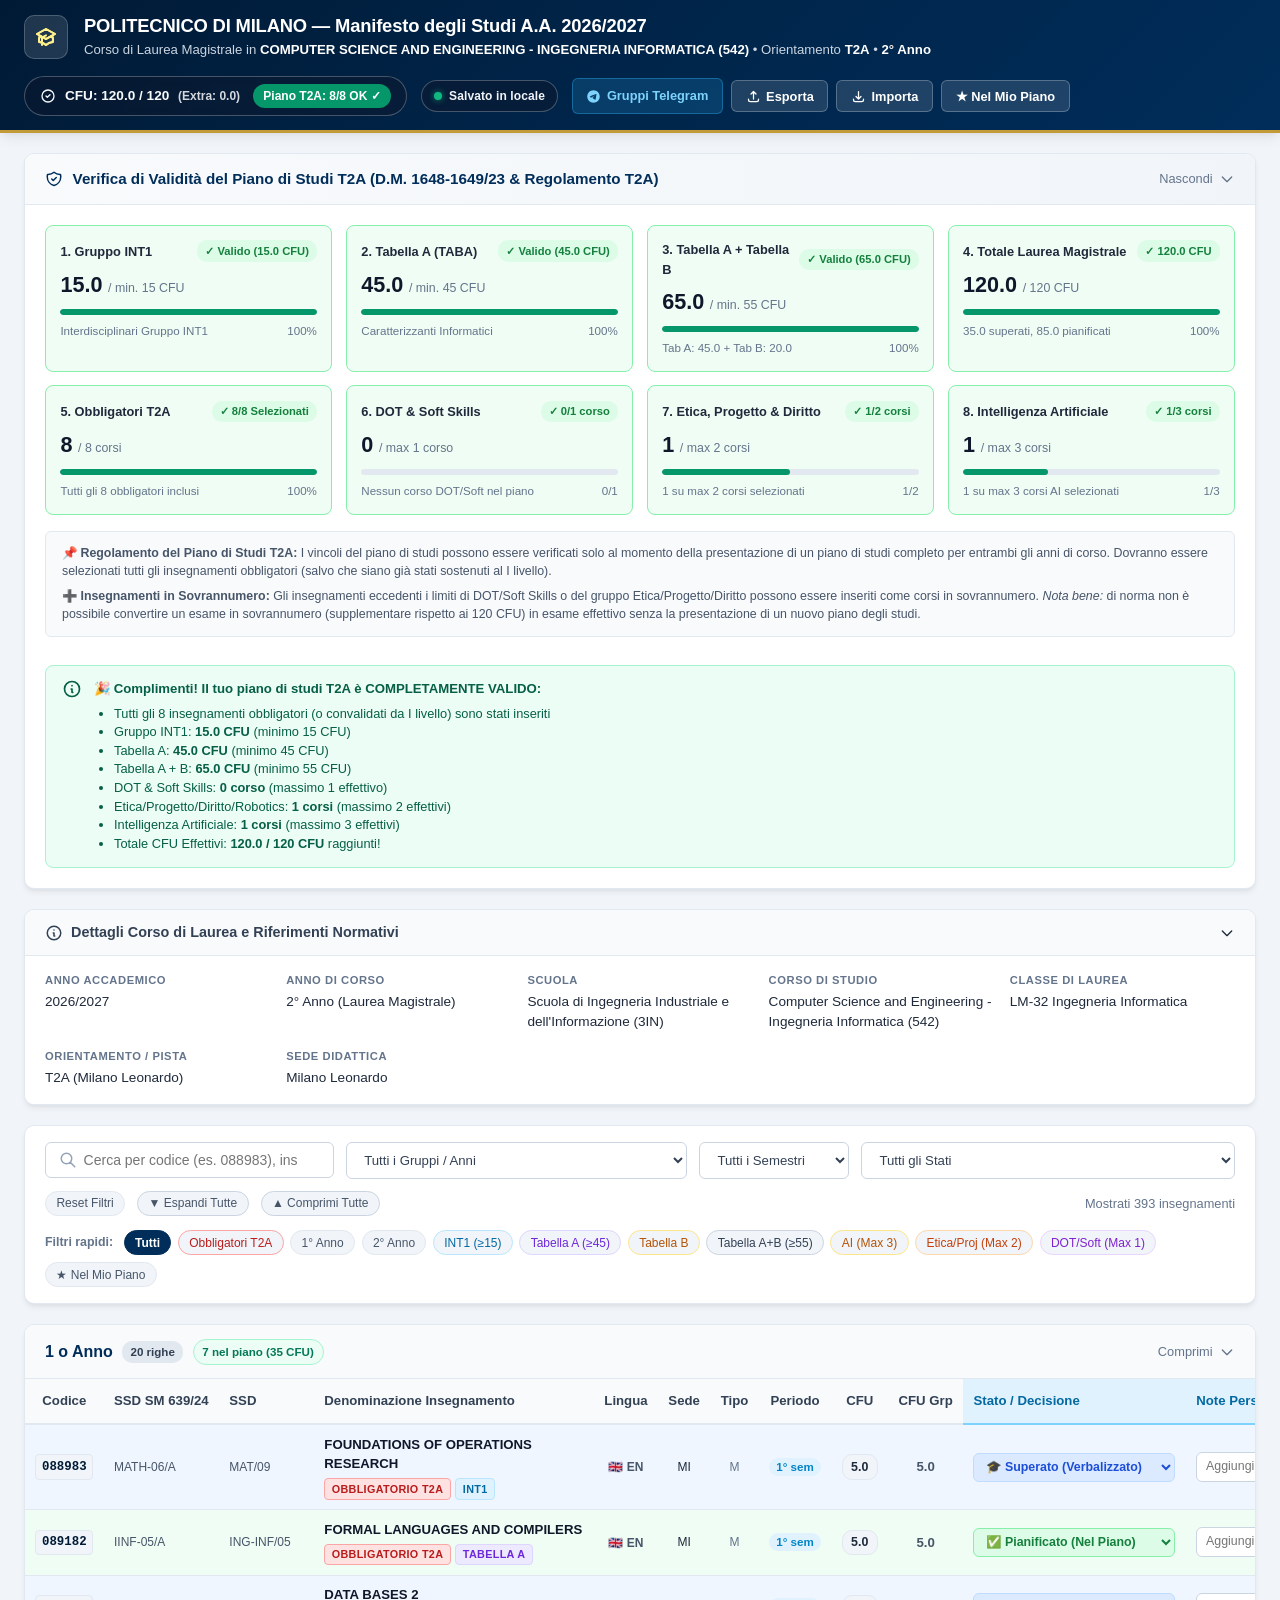
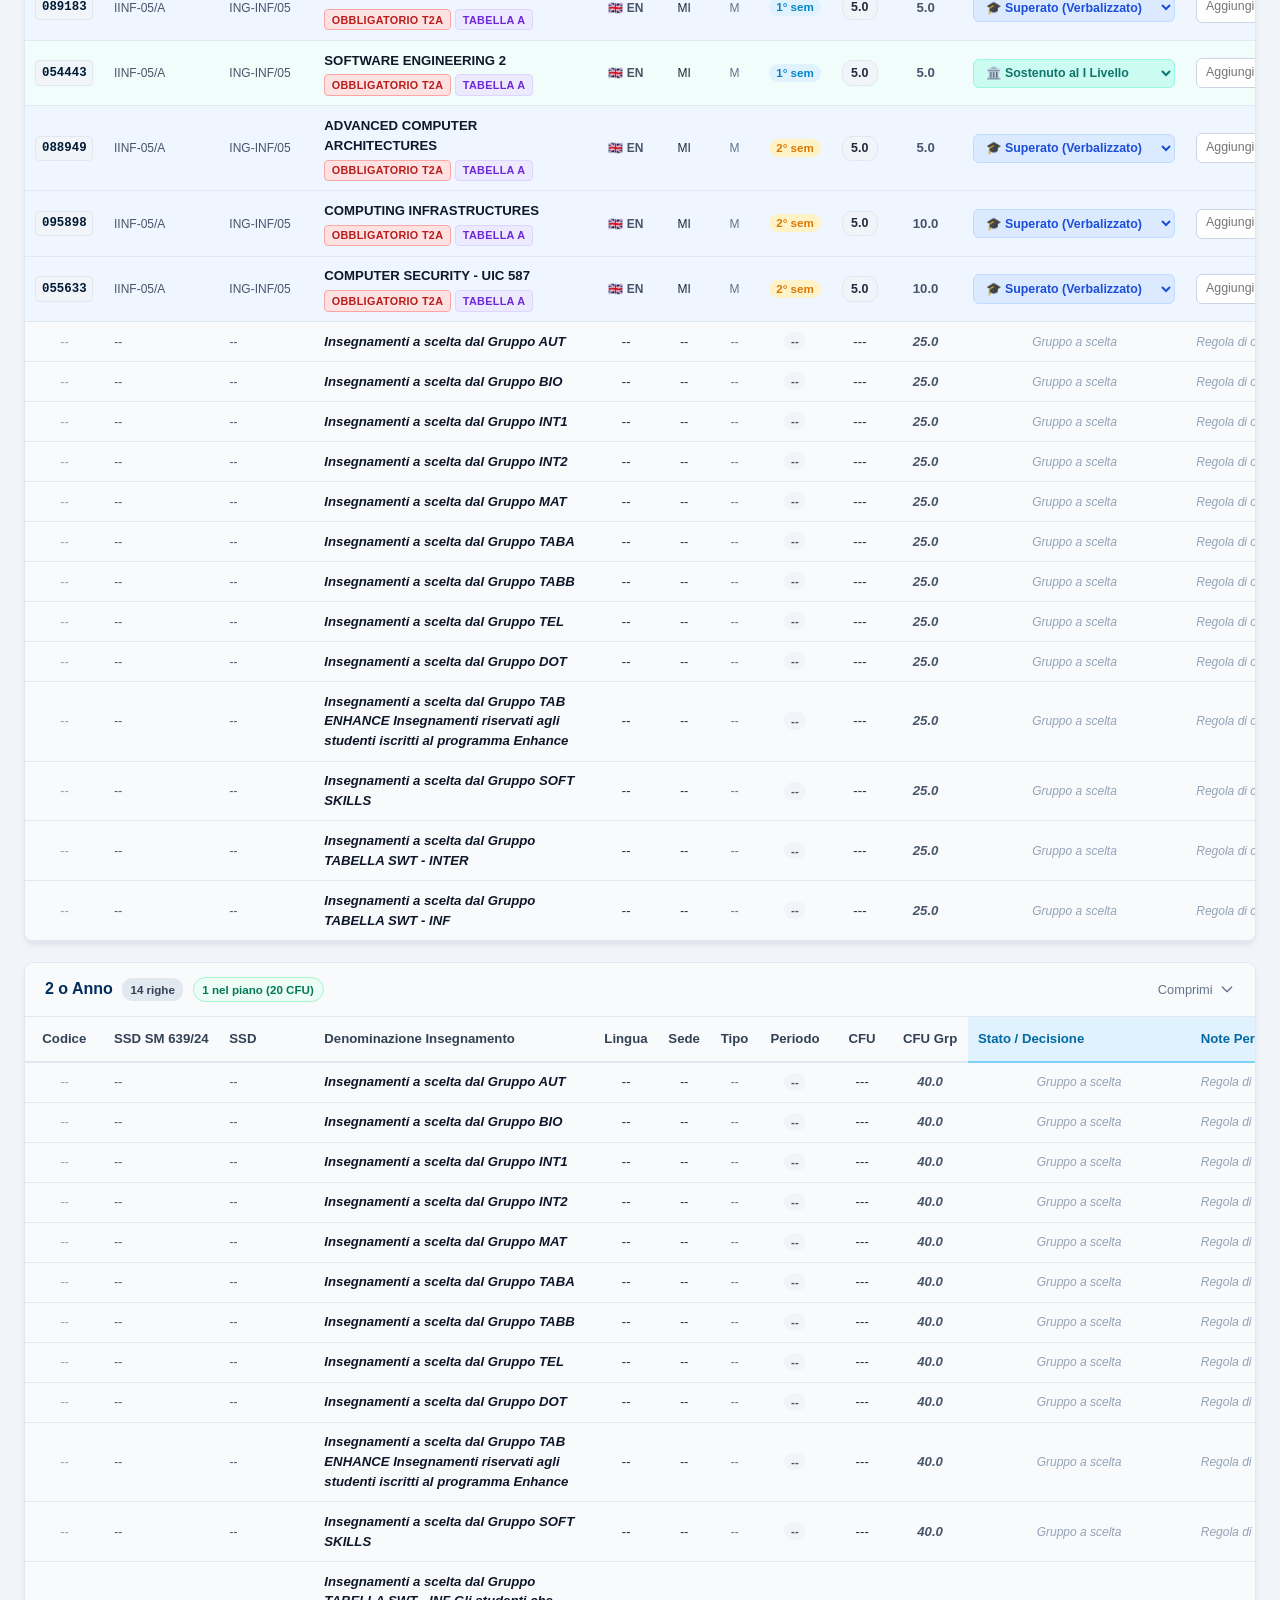
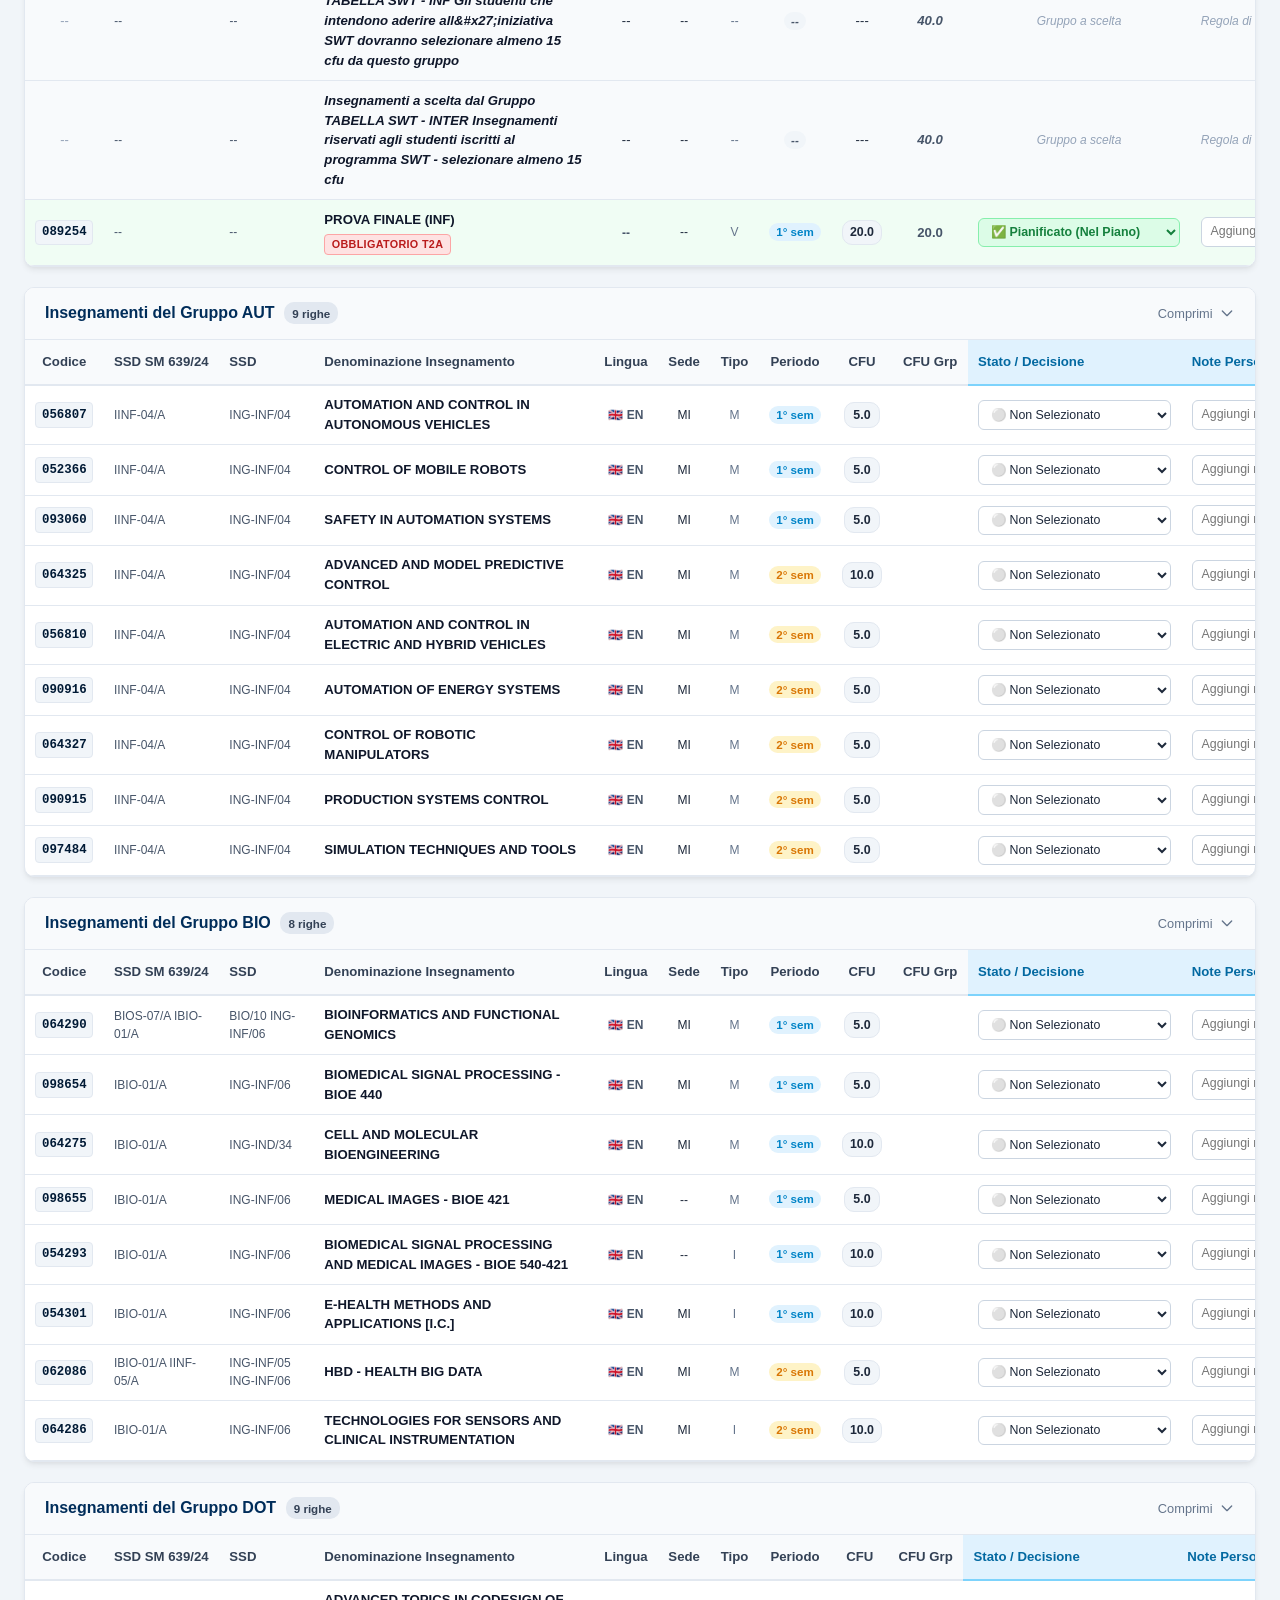
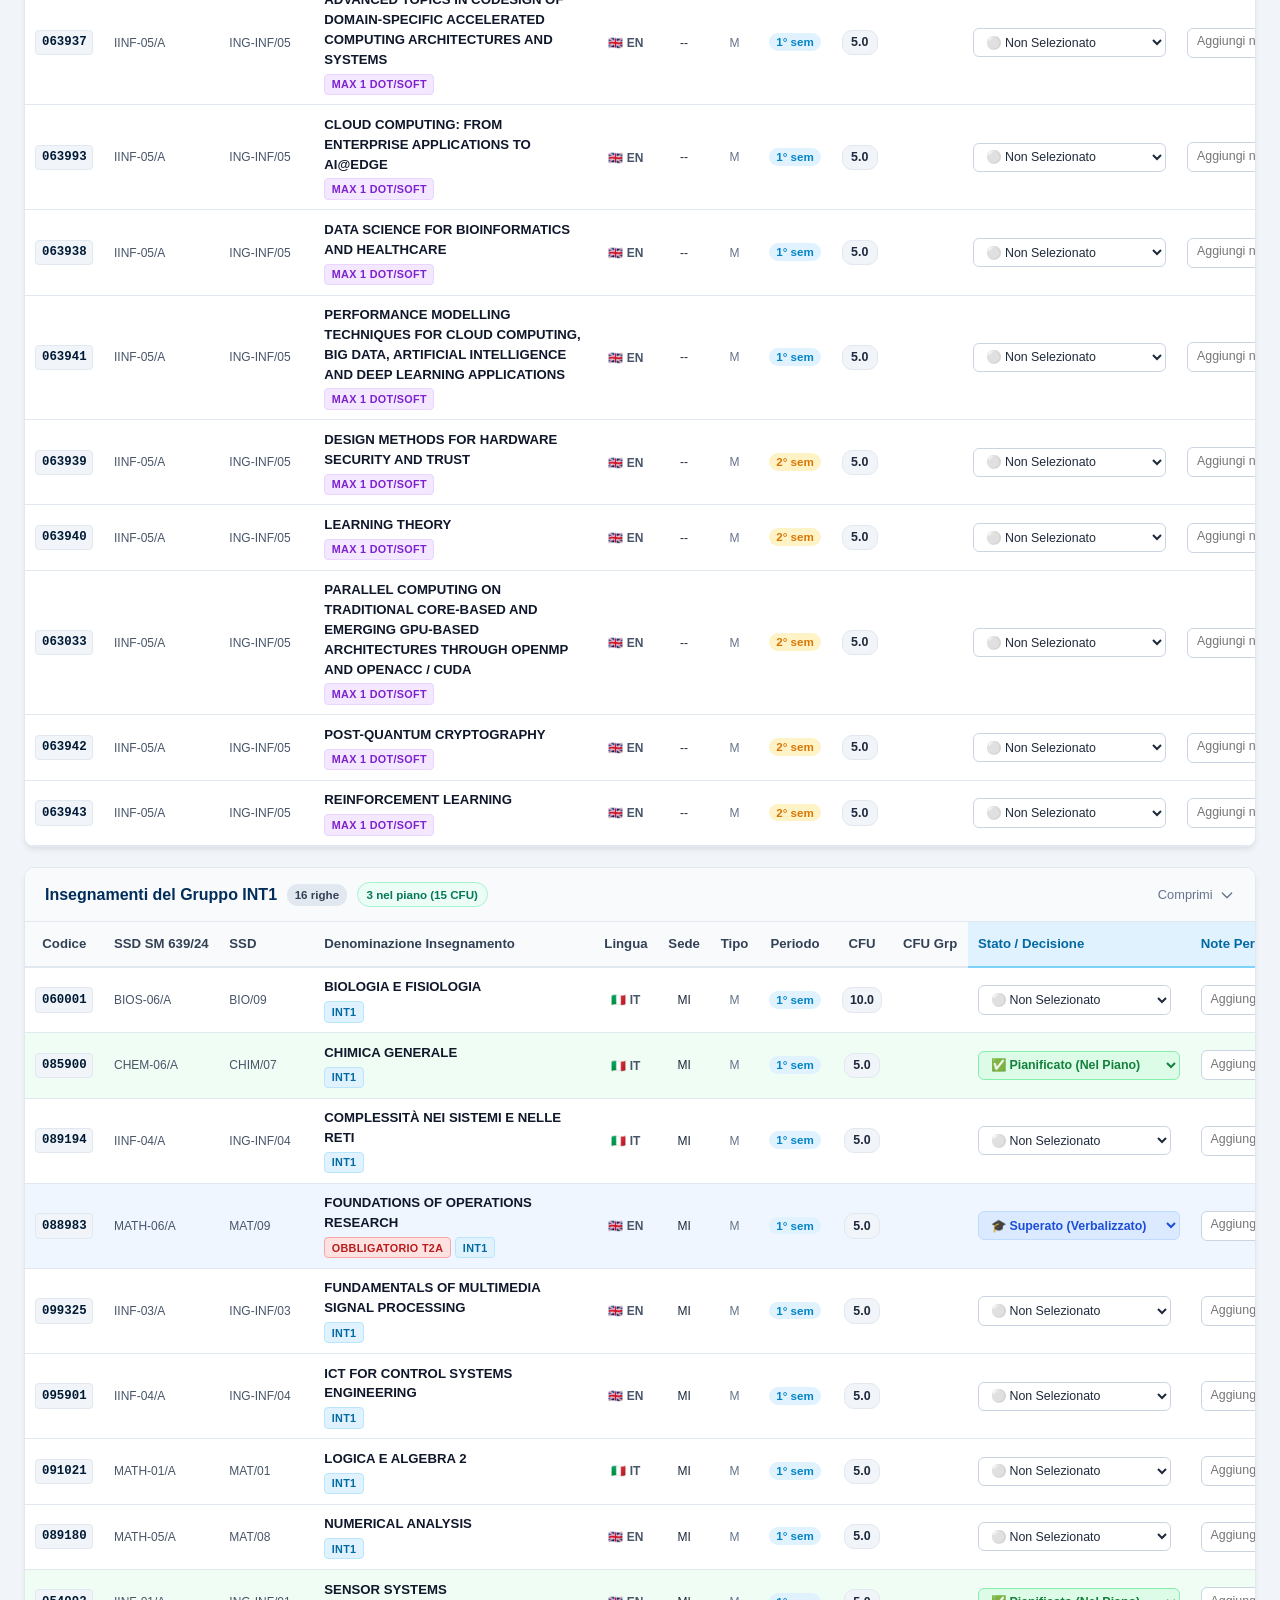
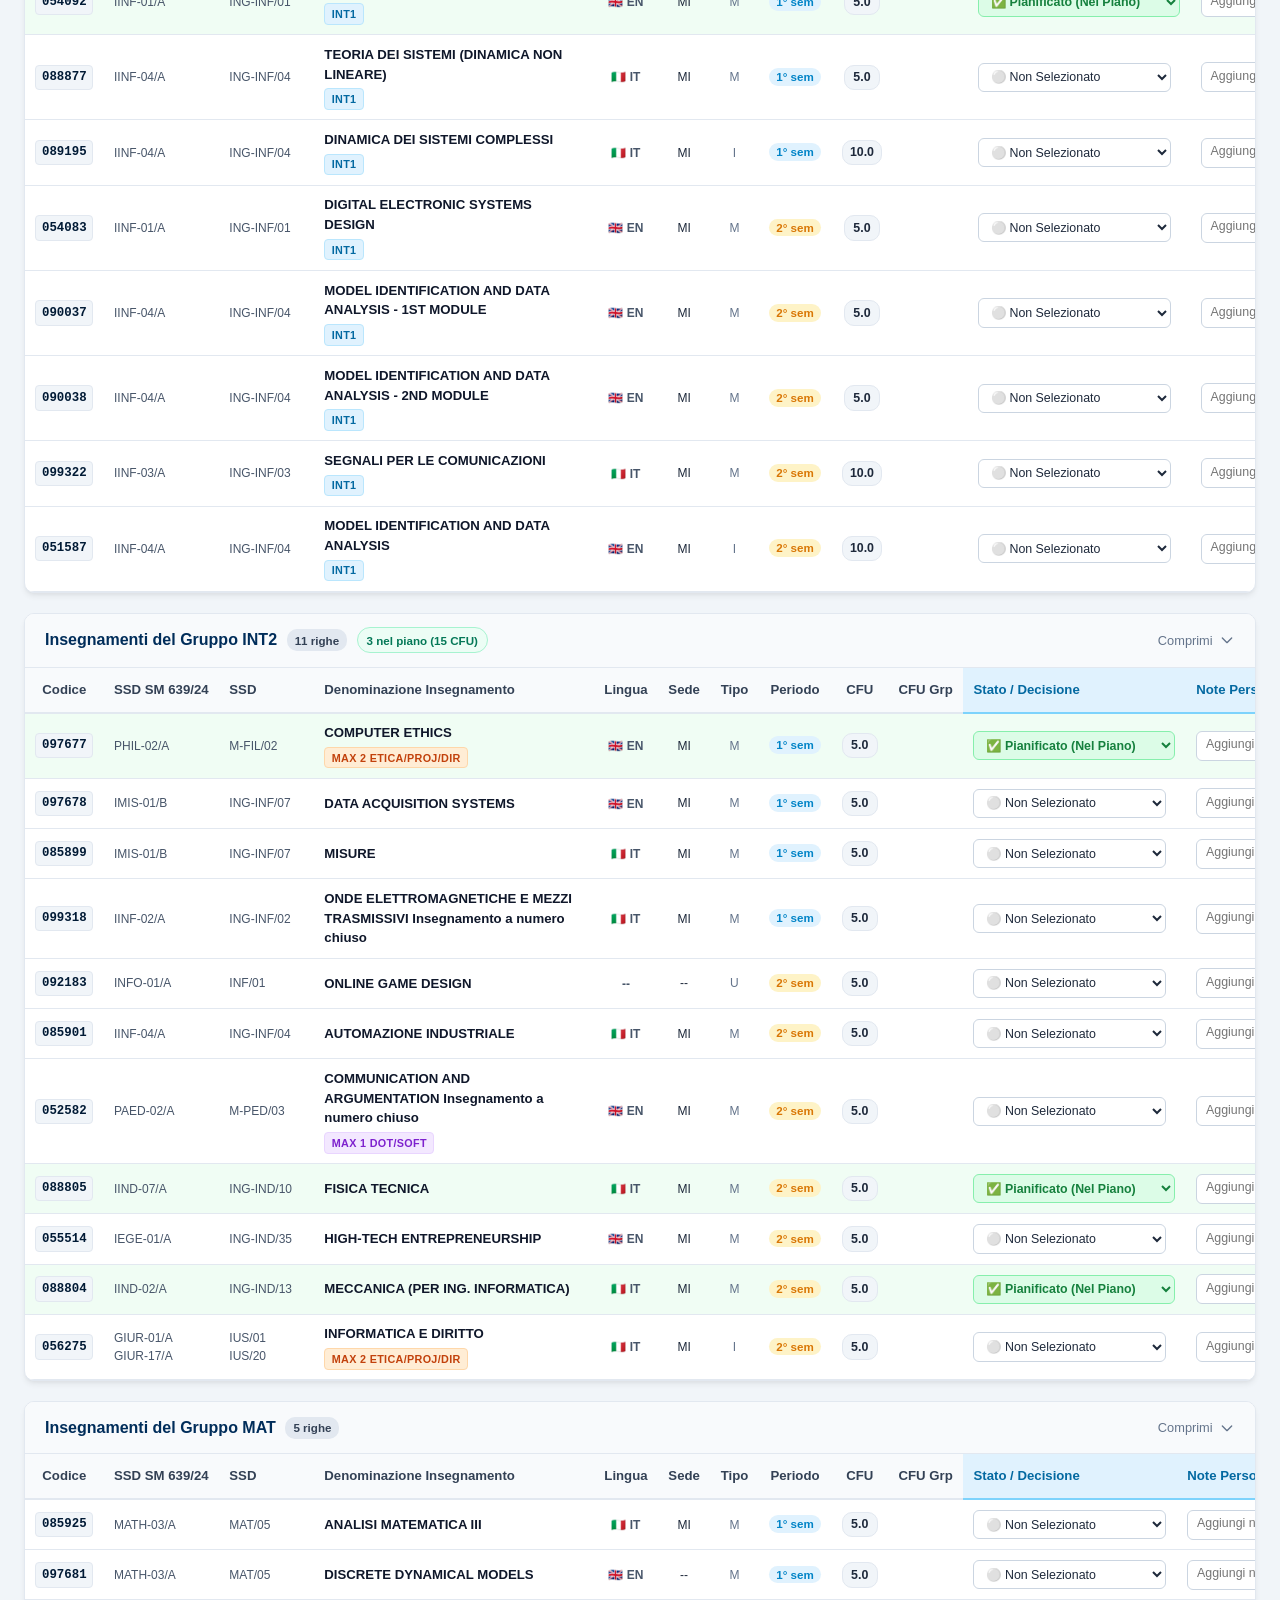
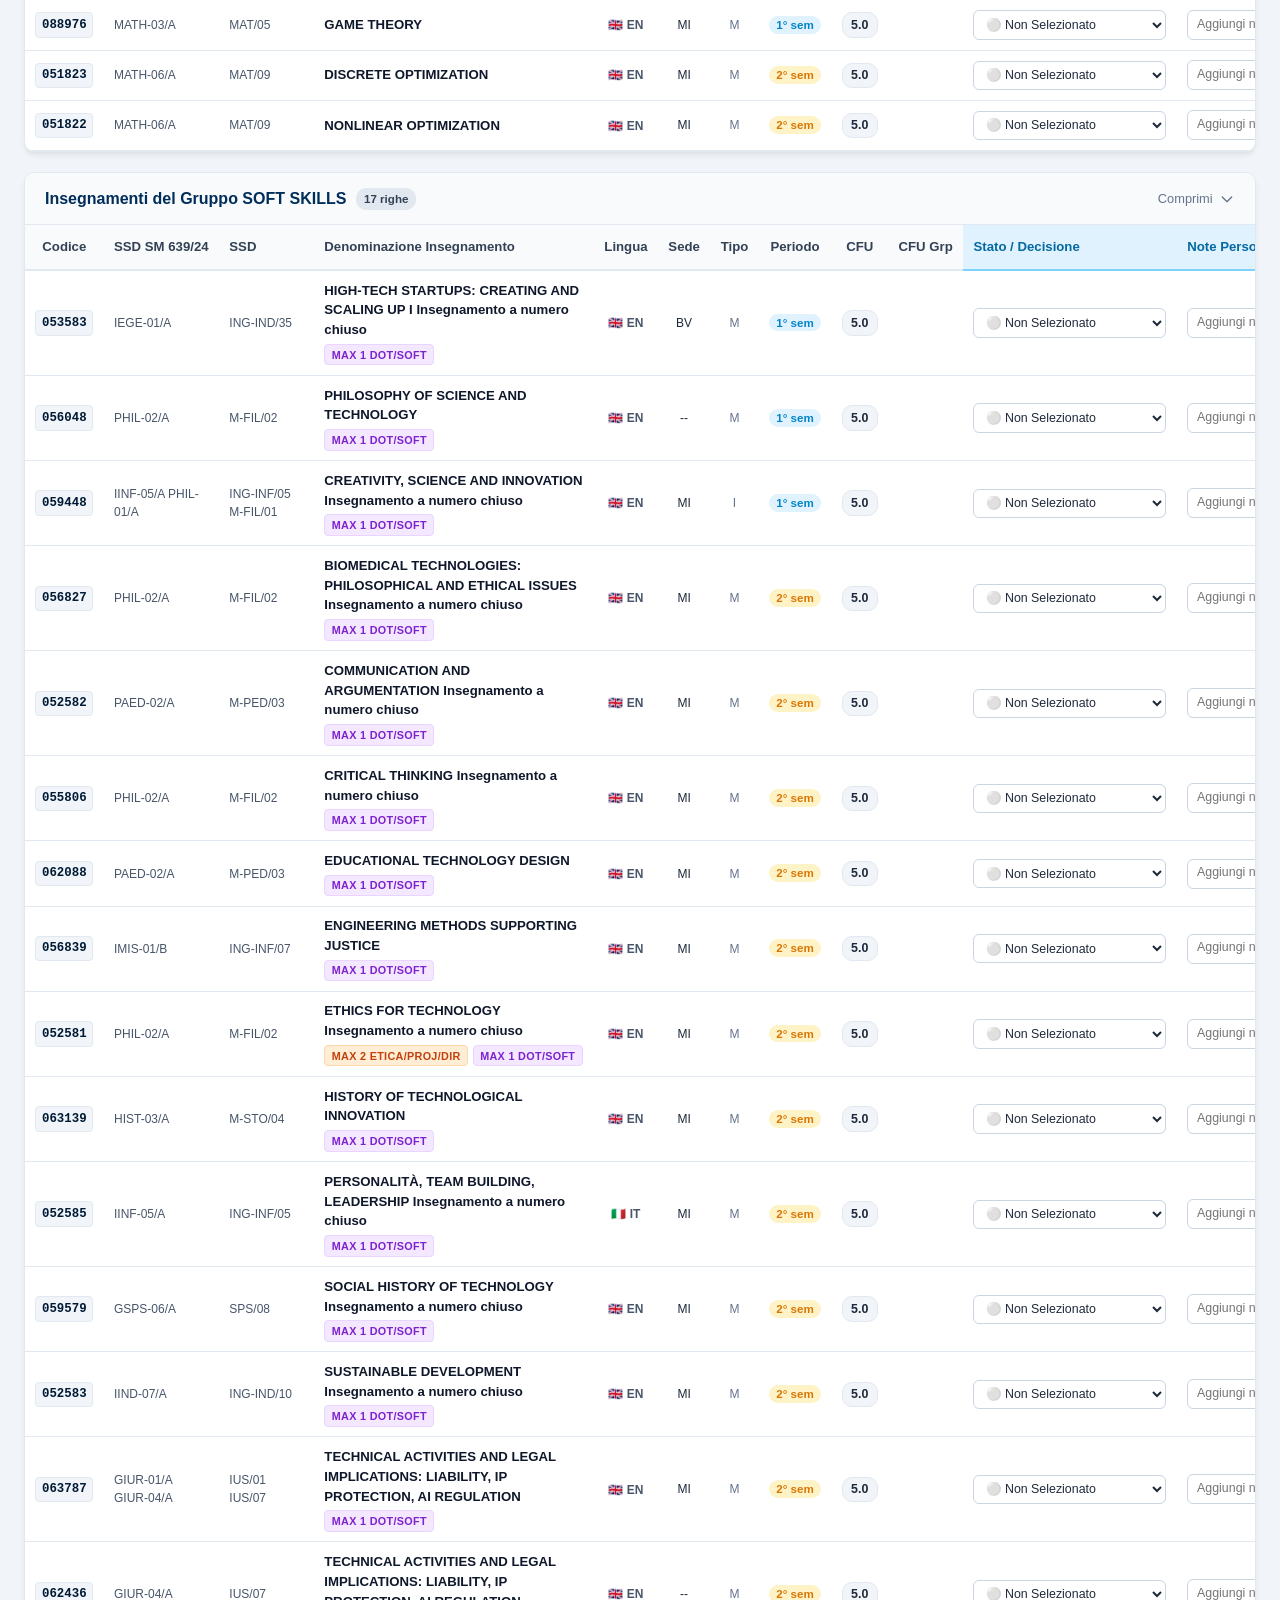
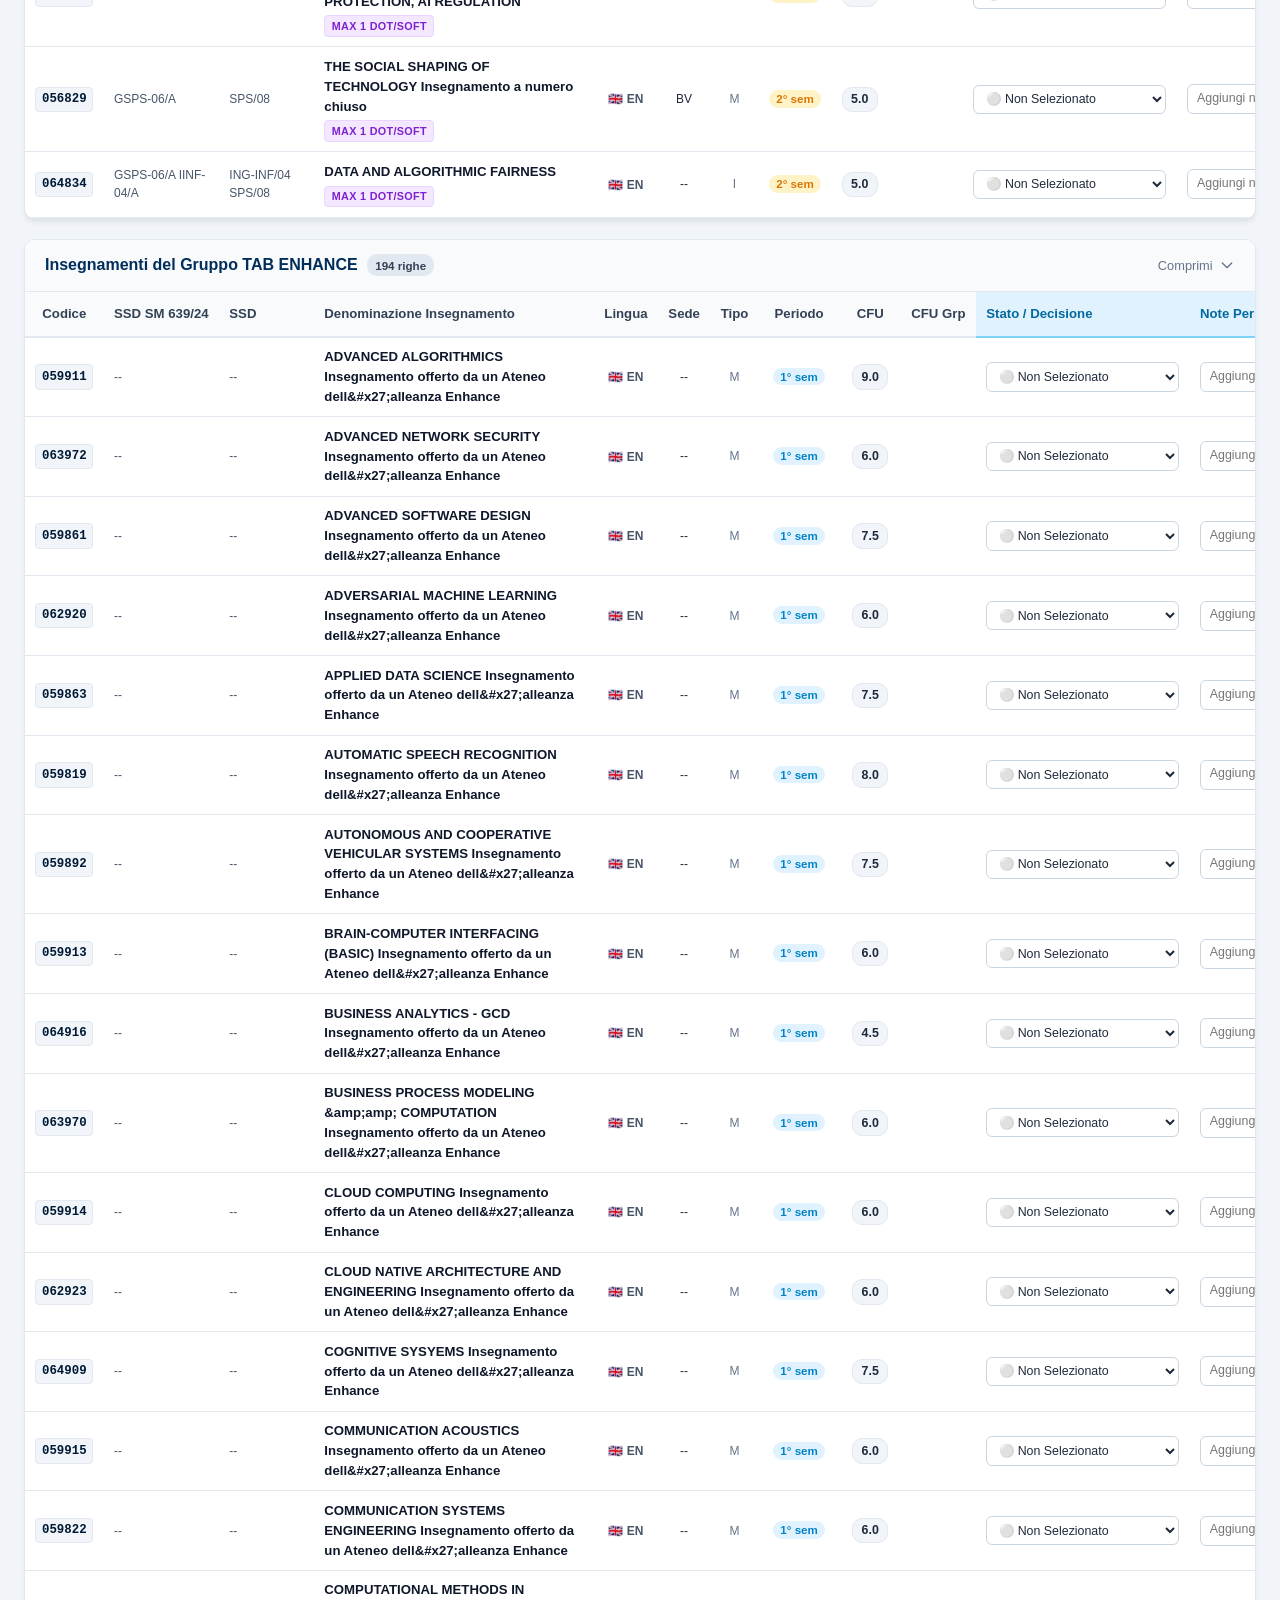
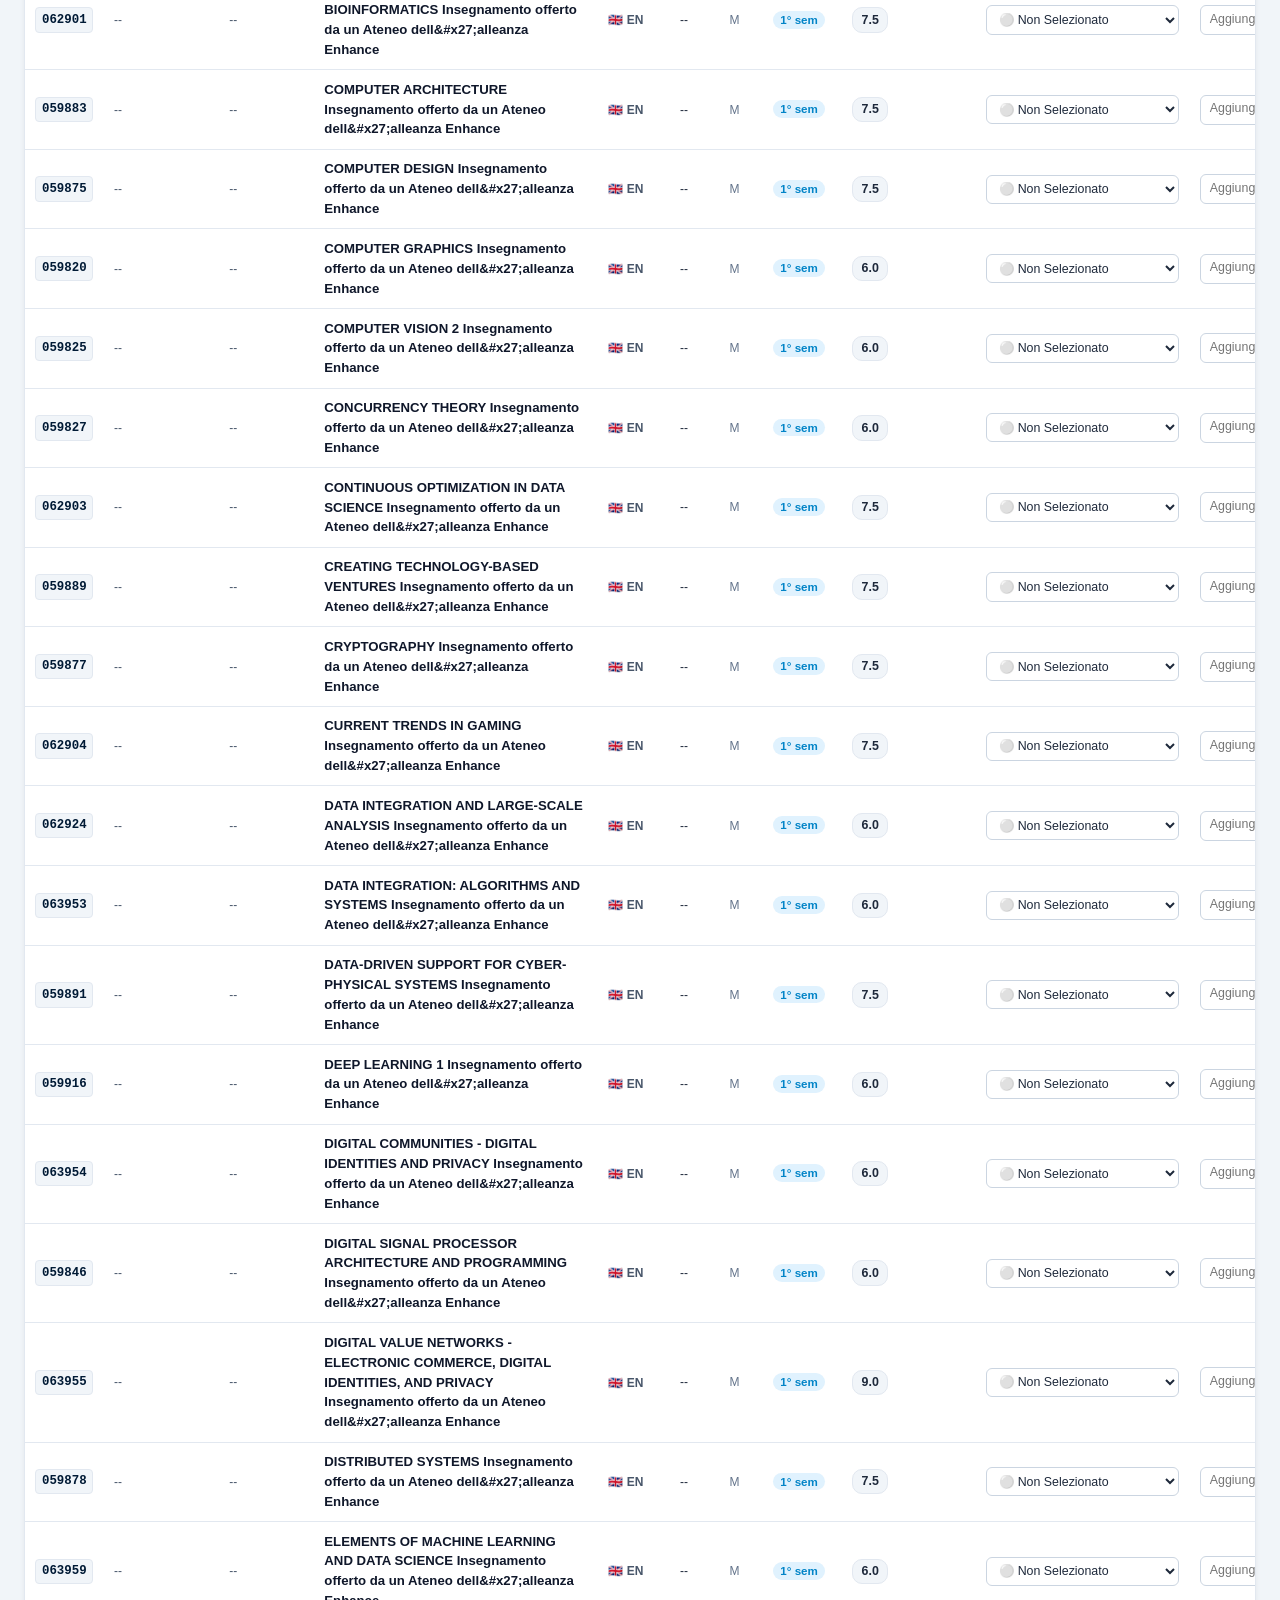
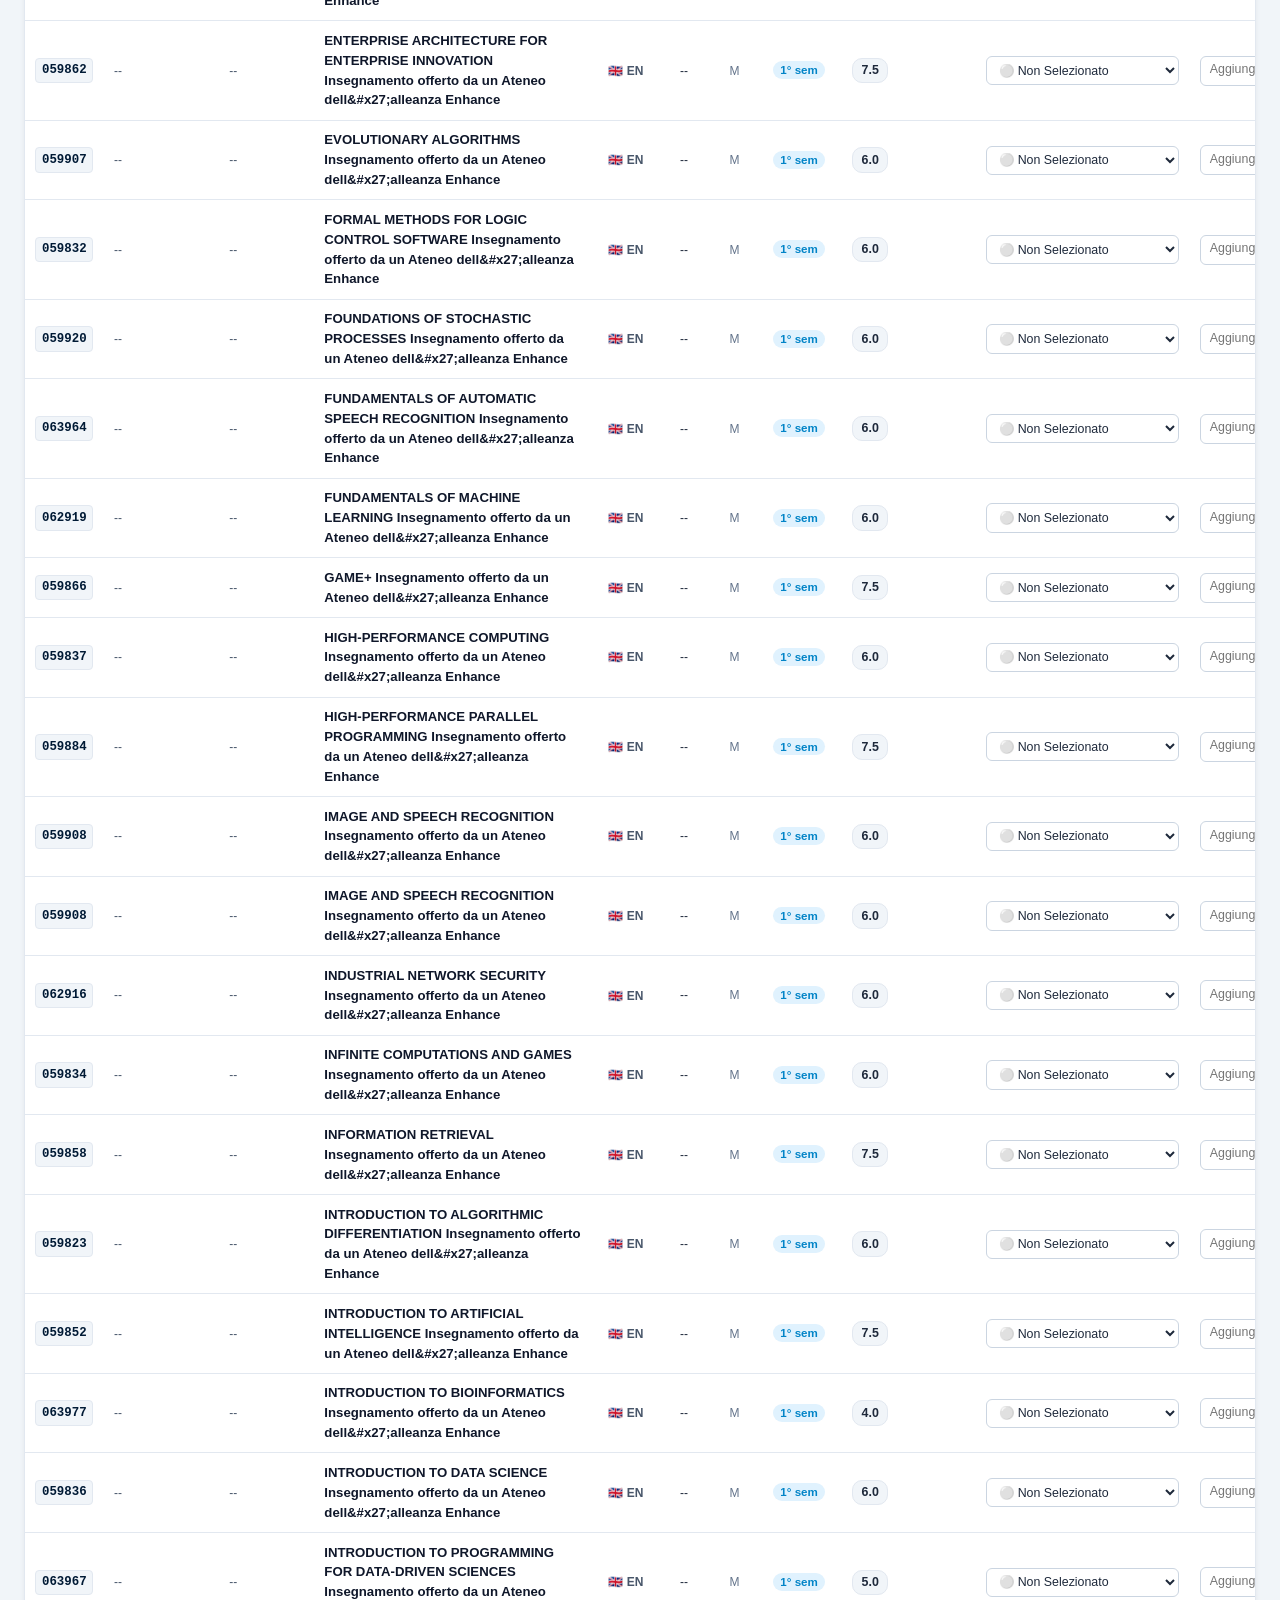
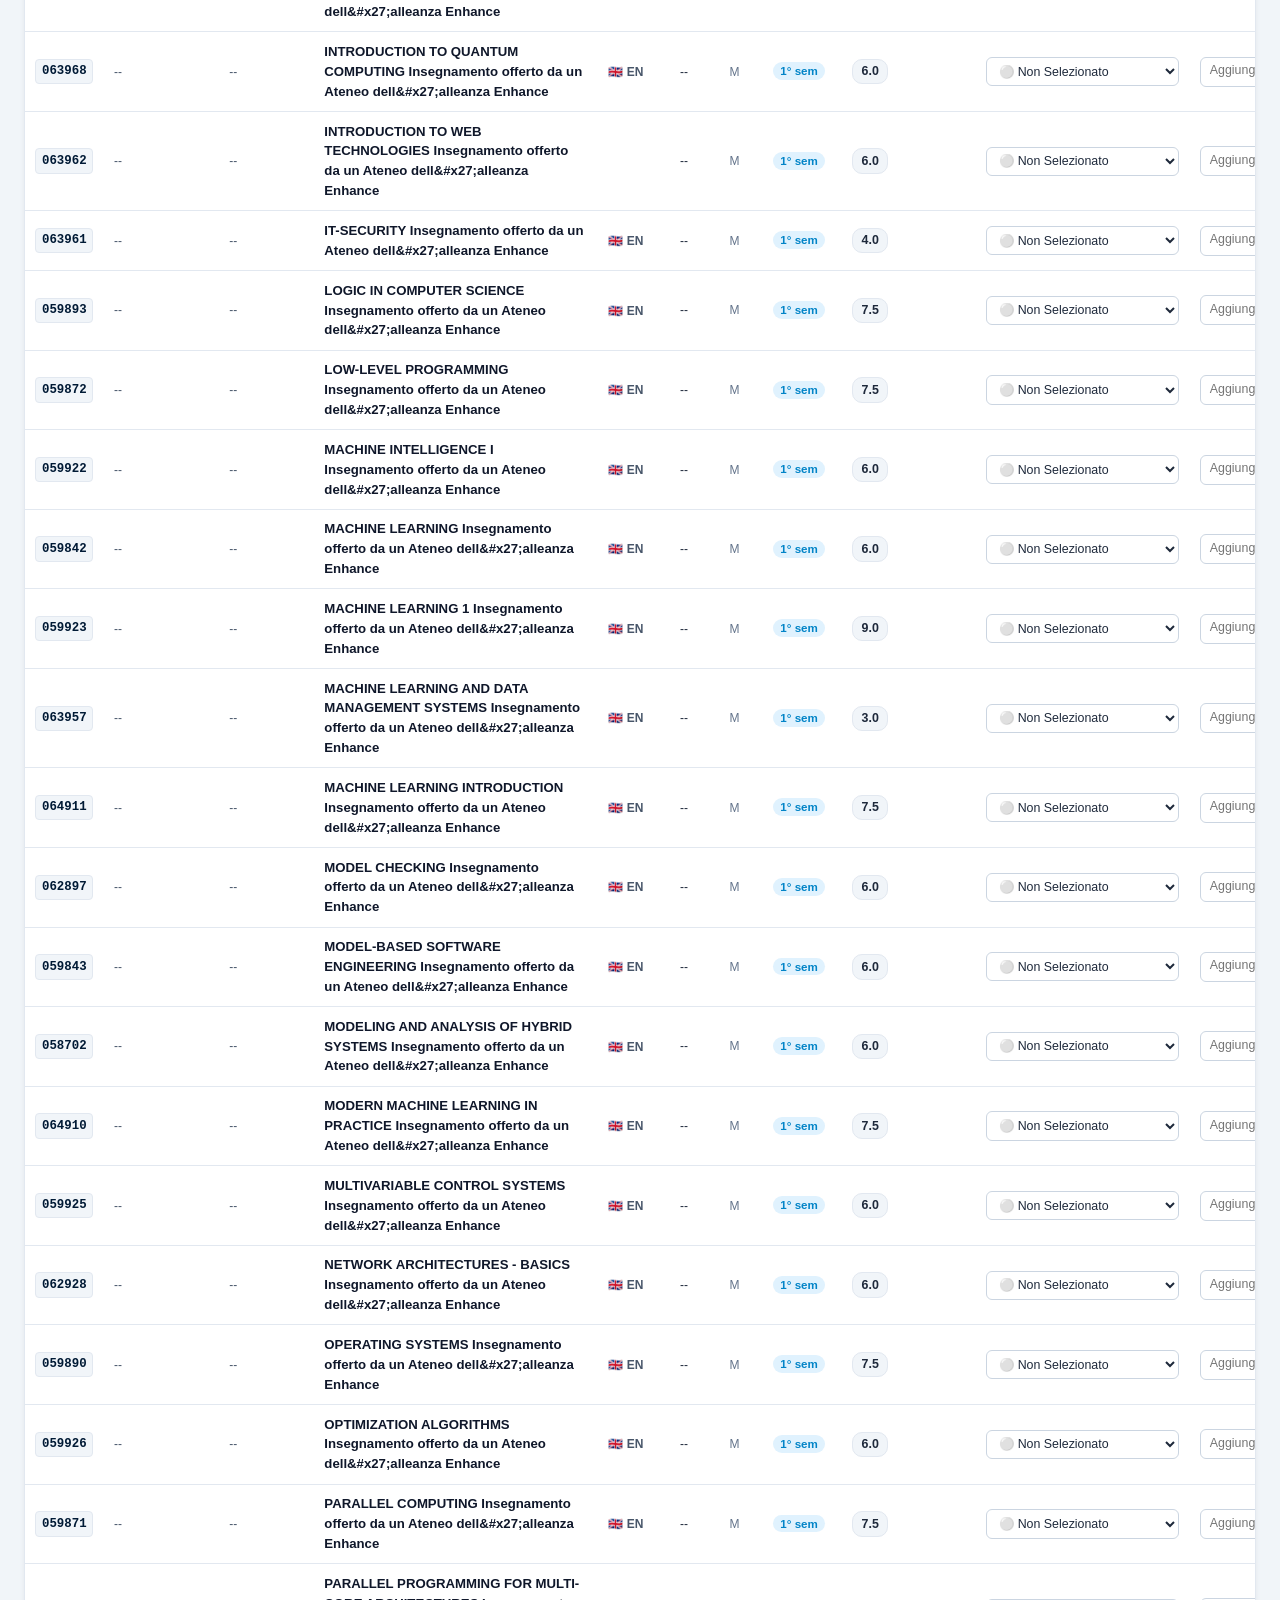
==== commit e395c428: "feat: improve JSON study plan import/export, validation and browser state caching" ====
--- a/index.html
+++ b/index.html
@@ -37,6 +37,11 @@
           <span>CFU: <strong id="stat-total-cfu">0.0</strong> / 120</span>
           <span style="font-size:0.75rem; opacity:0.85;">(Extra: <span id="stat-sovrannumero-cfu">0.0</span>)</span>
           <span id="stat-req-pill" class="req-status-pill pill-pending">Vincoli T2A: 0/8</span>
+        </div>
+
+        <div class="cache-status-badge" id="cache-status-badge" title="Tutte le modifiche al piano sono salvate automaticamente nella memoria locale del tuo browser (LocalStorage)">
+          <span class="cache-dot" id="cache-dot"></span>
+          <span id="cache-status-text">Salvato in locale</span>
         </div>
 
         <div class="header-actions">
@@ -54,7 +59,7 @@
             <svg width="15" height="15" fill="none" viewBox="0 0 24 24" stroke="currentColor"><path stroke-linecap="round" stroke-linejoin="round" stroke-width="2" d="M4 16v1a3 3 0 003 3h10a3 3 0 003-3v-1m-4-4l-4 4m0 0l-4-4m4 4V4"/></svg>
             Importa
           </button>
-          <button class="btn btn-secondary" id="btn-toggle-plan" onclick="togglePlanFilter()" title="Mostra solo gli insegnamenti che hai inserito nel tuo piano">
+          <button class="btn btn-secondary" id="btn-toggle-plan" onclick="toggleOnlyPlanned(document.querySelector('.filter-pill.pill-plan'))" title="Mostra solo gli insegnamenti che hai inserito nel tuo piano">
             ★ Nel Mio Piano
           </button>
         </div>
@@ -290,125 +295,29 @@
     </div>
 
     <!-- CONTROLS & SEARCH PANEL -->
-    <div class="controls-panel" id="controls-panel">
-      
-      <!-- TOP SEARCH ROW & PRIMARY ACTIONS -->
-      <div class="search-top-bar">
+    <div class="controls-panel">
+      <div class="search-row">
         <div class="search-box-wrap">
           <svg class="search-icon" width="18" height="18" fill="none" viewBox="0 0 24 24" stroke="currentColor">
             <path stroke-linecap="round" stroke-linejoin="round" stroke-width="2" d="M21 21l-6-6m2-5a7 7 0 11-14 0 7 7 0 0114 0z"/>
           </svg>
-          <input type="text" id="global-search" class="search-input" placeholder="Cerca insegnamento per titolo, codice (es. 088983), SSD, docente, note..." oninput="handleSearchInput()" autocomplete="off">
-          <button class="search-clear-btn" id="search-clear" onclick="clearSearch()" title="Cancella ricerca" aria-label="Cancella ricerca">✕</button>
-        </div>
-
-        <div class="controls-actions">
-          <div class="results-badge" id="results-count" title="Insegnamenti attualmente visibili in base ai filtri">
-            <span class="results-number" id="visible-count">367</span>
-            <span class="results-label">insegnamenti visibili</span>
-          </div>
-
-          <div class="view-buttons-group">
-            <button class="btn-ctrl btn-ctrl-secondary" onclick="expandAllSections()" title="Espandi tutte le tabelle del manifesto">
-              <svg width="14" height="14" fill="none" viewBox="0 0 24 24" stroke="currentColor"><path stroke-linecap="round" stroke-linejoin="round" stroke-width="2" d="M19 9l-7 7-7-7"/></svg>
-              <span>Espandi Tutte</span>
-            </button>
-            <button class="btn-ctrl btn-ctrl-secondary" onclick="collapseAllSections()" title="Comprimi tutte le tabelle del manifesto">
-              <svg width="14" height="14" fill="none" viewBox="0 0 24 24" stroke="currentColor"><path stroke-linecap="round" stroke-linejoin="round" stroke-width="2" d="M5 15l7-7 7 7"/></svg>
-              <span>Comprimi Tutte</span>
-            </button>
-          </div>
-
-          <button class="btn-ctrl btn-ctrl-reset" id="btn-reset-filters" onclick="resetFilters()" title="Resetta tutti i filtri attivi" disabled>
-            <svg width="14" height="14" fill="none" viewBox="0 0 24 24" stroke="currentColor"><path stroke-linecap="round" stroke-linejoin="round" stroke-width="2" d="M4 4v5h.582m15.356 2A8.001 8.001 0 004.582 9m0 0H9m11 11v-5h-.581m0 0a8.003 8.003 0 01-15.357-2m15.357 2H15"/></svg>
-            <span>Reset Filtri</span>
-            <span class="filter-count-badge" id="filter-count-badge" style="display:none;">0</span>
-          </button>
-        </div>
-      </div>
-
-      <!-- FILTER DROPDOWNS BAR (CONCURRENT UNIFORM GRID) -->
-      <div class="filter-dropdowns-grid">
-        <!-- Anno -->
-        <div class="filter-field">
-          <label class="filter-label" for="filter-year">Anno</label>
-          <select id="filter-year" class="filter-select" onchange="handleDropdownChange('year', this.value)">
-            <option value="ALL">Tutti gli Anni</option>
-            <option value="1">1° Anno</option>
-            <option value="2">2° Anno</option>
-          </select>
-        </div>
-
-        <!-- Vincolo / Requisito T2A -->
-        <div class="filter-field">
-          <label class="filter-label" for="filter-requirement">Vincolo T2A</label>
-          <select id="filter-requirement" class="filter-select" onchange="handleDropdownChange('requirement', this.value)">
-            <option value="ALL">Tutti i Vincoli</option>
-            <option value="REQ_OBBLIGATORI">Obbligatori T2A (8 corsi)</option>
-            <option value="REQ_TABA">Tabella A (≥45 CFU)</option>
+          <input type="text" id="global-search" class="search-input" placeholder="Cerca per codice (es. 088983), insegnamento, SSD, docente..." oninput="handleSearch()" autocomplete="off">
+          <button class="search-clear-btn" id="search-clear" onclick="clearSearch()" title="Cancella ricerca">✕</button>
+        </div>
+
+        <select id="filter-group" class="filter-select" onchange="handleFilterChange()">
+          <option value="ALL">Tutti i Gruppi / Anni</option>
+          <optgroup label="Requisiti e Vincoli T2A">
+            <option value="REQ_OBBLIGATORI">Insegnamenti Obbligatori T2A (8 insegnamenti)</option>
+            <option value="REQ_INT1">Gruppo INT1 (Requisito ≥ 15 CFU)</option>
+            <option value="REQ_TABA">Tabella A (Requisito ≥ 45 CFU)</option>
             <option value="REQ_TABB">Tabella B</option>
-            <option value="REQ_TABAB">Tabella A + B (≥55 CFU)</option>
-            <option value="REQ_INT1">Gruppo INT1 (≥15 CFU)</option>
-            <option value="REQ_LIMIT3_AI">Intelligenza Artificiale (Max 3)</option>
-            <option value="REQ_LIMIT2">Etica, Progetto, Diritto (Max 2)</option>
-            <option value="REQ_DOT_SOFTSKILLS">DOT &amp; Soft Skills (Max 1)</option>
-          </select>
-        </div>
-
-        <!-- Semestre -->
-        <div class="filter-field">
-          <label class="filter-label" for="filter-period">Semestre</label>
-          <select id="filter-period" class="filter-select" onchange="handleDropdownChange('period', this.value)">
-            <option value="ALL">Tutti i Semestri</option>
-            <option value="1° sem">1° Semestre</option>
-            <option value="2° sem">2° Semestre</option>
-            <option value="annuale">Annuale</option>
-          </select>
-        </div>
-
-        <!-- Stato nel Piano -->
-        <div class="filter-field">
-          <label class="filter-label" for="filter-status">Stato nel Piano</label>
-          <select id="filter-status" class="filter-select" onchange="handleDropdownChange('status', this.value)">
-            <option value="ALL">Tutti gli Stati</option>
-            <option value="in_plan">★ Nel Mio Piano (Attivi)</option>
-            <option value="not_in_plan">⚪ Non nel Piano (Disponibili)</option>
-            <option value="planned">✅ Solo Pianificati</option>
-            <option value="passed">🎓 Solo Verbalizzati / Superati</option>
-            <option value="sovrannumero">➕ Solo Sovrannumero (Extra)</option>
-            <option value="passed_bachelor">🏛️ Solo Sostenuti al I Livello</option>
-            <option value="interested">⭐ Solo In Valutazione</option>
-            <option value="excluded">❌ Solo Esclusi</option>
-            <option value="with_notes">📝 Solo con Note Personali</option>
-          </select>
-        </div>
-
-        <!-- CFU -->
-        <div class="filter-field">
-          <label class="filter-label" for="filter-cfu">CFU</label>
-          <select id="filter-cfu" class="filter-select" onchange="handleDropdownChange('cfu', this.value)">
-            <option value="ALL">Tutti i CFU</option>
-            <option value="5.0">5.0 CFU</option>
-            <option value="10.0">10.0 CFU</option>
-            <option value="other">Altri CFU (2, 3, 4, 6, 7.5, 8, 9, 15, 20)</option>
-          </select>
-        </div>
-
-        <!-- Lingua -->
-        <div class="filter-field">
-          <label class="filter-label" for="filter-language">Lingua</label>
-          <select id="filter-language" class="filter-select" onchange="handleDropdownChange('language', this.value)">
-            <option value="ALL">Tutte le Lingue</option>
-            <option value="en">🇬🇧 Inglese (EN)</option>
-            <option value="it">🇮🇹 Italiano (IT)</option>
-          </select>
-        </div>
-
-        <!-- Sezione / Tabella Specifica -->
-        <div class="filter-field">
-          <label class="filter-label" for="filter-group">Tabella Manifesto</label>
-          <select id="filter-group" class="filter-select" onchange="handleDropdownChange('group', this.value)">
-            <option value="ALL">Tutte le Tabelle</option>
+            <option value="REQ_TABAB">Tabella A + B (Requisito ≥ 55 CFU)</option>
+            <option value="REQ_DOT_SOFTSKILLS">Tabelle DOT e Soft Skills (Max 1 corso)</option>
+            <option value="REQ_LIMIT2">Etica, Progetto, Diritto, Robotics (Max 2 corsi)</option>
+            <option value="REQ_LIMIT3_AI">Intelligenza Artificiale (Max 3 corsi)</option>
+          </optgroup>
+          <optgroup label="Sezioni del Manifesto">
             <option value="sec_0">1° Anno (Obbligatori e Scelte)</option>
             <option value="sec_1">2° Anno (Scelte e Tesi)</option>
             <option value="sec_2">Gruppo AUT - Automazione</option>
@@ -425,107 +334,50 @@
             <option value="sec_13">Gruppo TABELLA SWT - INTER</option>
             <option value="sec_14">Gruppo TEL - Telecomunicazioni</option>
             <option value="sec_extra">Insegnamenti Aggiuntivi / Opzionali</option>
-          </select>
-        </div>
-      </div>
-
-      <!-- INTERACTIVE QUICK FILTER PILLS (UNIFORM CHIPS WITH CONCURRENT TOGGLE) -->
-      <div class="filter-pills-bar">
-        <div class="filter-pills-label">
-          <svg width="14" height="14" fill="none" viewBox="0 0 24 24" stroke="currentColor"><path stroke-linecap="round" stroke-linejoin="round" stroke-width="2" d="M3 4a1 1 0 011-1h16a1 1 0 011 1v2.586a1 1 0 01-.293.707l-6.414 6.414a1 1 0 00-.293.707V17l-4 4v-6.586a1 1 0 00-.293-.707L3.293 7.293A1 1 0 013 6.586V4z"/></svg>
-          <span>Filtri rapidi:</span>
-        </div>
-
-        <div class="filter-pills-scroll">
-          <button type="button" class="filter-chip chip-all active" id="pill-all" onclick="resetFilters()">
-            <span>Tutti</span>
-          </button>
-
-          <button type="button" class="filter-chip chip-plan" id="pill-plan" onclick="togglePlanFilter()" title="Mostra solo i corsi inseriti nel tuo piano di studi">
-            <span class="chip-icon">★</span>
-            <span>Nel Mio Piano</span>
-            <span class="chip-count" id="pill-plan-count">0</span>
-          </button>
-
-          <span class="pills-separator"></span>
-
-          <button type="button" class="filter-chip chip-req" data-req="REQ_OBBLIGATORI" onclick="toggleRequirementPill('REQ_OBBLIGATORI')" title="Filtra per insegnamenti obbligatori T2A">
-            <span class="chip-dot dot-obbligatorio"></span>
-            <span>Obbligatori T2A</span>
-          </button>
-
-          <button type="button" class="filter-chip chip-req" data-req="REQ_TABA" onclick="toggleRequirementPill('REQ_TABA')" title="Filtra per insegnamenti di Tabella A (Caratterizzanti)">
-            <span class="chip-dot dot-taba"></span>
-            <span>Tabella A (≥45)</span>
-          </button>
-
-          <button type="button" class="filter-chip chip-req" data-req="REQ_TABB" onclick="toggleRequirementPill('REQ_TABB')" title="Filtra per insegnamenti di Tabella B">
-            <span class="chip-dot dot-tabb"></span>
-            <span>Tabella B</span>
-          </button>
-
-          <button type="button" class="filter-chip chip-req" data-req="REQ_INT1" onclick="toggleRequirementPill('REQ_INT1')" title="Filtra per insegnamenti del Gruppo INT1 (Interdisciplinari)">
-            <span class="chip-dot dot-int1"></span>
-            <span>INT1 (≥15)</span>
-          </button>
-
-          <button type="button" class="filter-chip chip-req" data-req="REQ_LIMIT3_AI" onclick="toggleRequirementPill('REQ_LIMIT3_AI')" title="Filtra per insegnamenti di Intelligenza Artificiale (Max 3)">
-            <span class="chip-dot dot-ai"></span>
-            <span>AI (Max 3)</span>
-          </button>
-
-          <button type="button" class="filter-chip chip-req" data-req="REQ_LIMIT2" onclick="toggleRequirementPill('REQ_LIMIT2')" title="Filtra per Etica, Progetto, Diritto, Robotics (Max 2)">
-            <span class="chip-dot dot-limit2"></span>
-            <span>Etica/Proj (Max 2)</span>
-          </button>
-
-          <button type="button" class="filter-chip chip-req" data-req="REQ_DOT_SOFTSKILLS" onclick="toggleRequirementPill('REQ_DOT_SOFTSKILLS')" title="Filtra per Tabelle DOT e Soft Skills (Max 1)">
-            <span class="chip-dot dot-soft"></span>
-            <span>DOT/Soft (Max 1)</span>
-          </button>
-
-          <span class="pills-separator"></span>
-
-          <button type="button" class="filter-chip chip-toggle" id="pill-year-1" onclick="toggleYearPill('1')">
-            <span>1° Anno</span>
-          </button>
-          <button type="button" class="filter-chip chip-toggle" id="pill-year-2" onclick="toggleYearPill('2')">
-            <span>2° Anno</span>
-          </button>
-
-          <span class="pills-separator"></span>
-
-          <button type="button" class="filter-chip chip-toggle" id="pill-sem-1" onclick="togglePeriodPill('1° sem')">
-            <span>1° Semestre</span>
-          </button>
-          <button type="button" class="filter-chip chip-toggle" id="pill-sem-2" onclick="togglePeriodPill('2° sem')">
-            <span>2° Semestre</span>
-          </button>
-        </div>
-      </div>
-
-      <!-- ACTIVE FILTERS TRAY (1-CLICK REMOVAL) -->
-      <div class="active-filters-bar" id="active-filters-bar" style="display:none;">
-        <span class="active-filters-title">Filtri attivi:</span>
-        <div class="active-tags-list" id="active-tags-list"></div>
-        <button type="button" class="clear-all-tags-btn" onclick="resetFilters()">Rimuovi tutti</button>
-      </div>
-
-    </div>
-
-    <!-- NO RESULTS EMPTY STATE -->
-    <div id="no-results-card" class="no-results-card" style="display:none;">
-      <div class="no-results-icon">
-        <svg width="48" height="48" fill="none" viewBox="0 0 24 24" stroke="currentColor">
-          <path stroke-linecap="round" stroke-linejoin="round" stroke-width="1.5" d="M21 21l-6-6m2-5a7 7 0 11-14 0 7 7 0 0114 0zM10 7v3m0 0v3m0-3h3m-3 0H7" />
-        </svg>
-      </div>
-      <h3 class="no-results-title">Nessun insegnamento trovato</h3>
-      <p class="no-results-desc">Nessun insegnamento corrisponde alla combinazione di filtri attualmente attiva.</p>
-      <button class="btn btn-primary" onclick="resetFilters()">
-        <svg width="15" height="15" fill="none" viewBox="0 0 24 24" stroke="currentColor"><path stroke-linecap="round" stroke-linejoin="round" stroke-width="2" d="M4 4v5h.582m15.356 2A8.001 8.001 0 004.582 9m0 0H9m11 11v-5h-.581m0 0a8.003 8.003 0 01-15.357-2m15.357 2H15"/></svg>
-        Resetta tutti i filtri
-      </button>
+          </optgroup>
+        </select>
+
+        <select id="filter-period" class="filter-select" onchange="handleFilterChange()">
+          <option value="ALL">Tutti i Semestri</option>
+          <option value="1° sem">1° Semestre</option>
+          <option value="2° sem">2° Semestre</option>
+          <option value="annuale">Annuale</option>
+        </select>
+
+        <select id="filter-status" class="filter-select" onchange="handleFilterChange()">
+          <option value="ALL">Tutti gli Stati</option>
+          <option value="plan_active">Tutti nel Mio Piano (Pianificati, Superati, Extra, I Livello)</option>
+          <option value="planned">Solo Pianificati (Nel Piano)</option>
+          <option value="passed">Solo Superati (Verbalizzati)</option>
+          <option value="sovrannumero">Solo in Sovrannumero (Extra)</option>
+          <option value="passed_bachelor">Solo Sostenuti al I Livello</option>
+          <option value="interested">Solo In Valutazione / Preferiti</option>
+          <option value="excluded">Solo Esclusi</option>
+          <option value="with_notes">Solo con Note Personali</option>
+        </select>
+
+        <button class="filter-pill" onclick="resetFilters()" title="Resetta tutti i filtri">Reset Filtri</button>
+        <button class="filter-pill" onclick="expandAllSections()" title="Espandi tutte le tabelle" style="border-color:#cbd5e1;">▼ Espandi Tutte</button>
+        <button class="filter-pill" onclick="collapseAllSections()" title="Comprimi tutte le tabelle" style="border-color:#cbd5e1;">▲ Comprimi Tutte</button>
+
+        <div class="results-count" id="results-count">Mostrati 393 insegnamenti</div>
+      </div>
+
+      <div class="filter-pills">
+        <span style="font-size:0.775rem; font-weight:600; color:var(--slate-500); margin-right:0.25rem;">Filtri rapidi:</span>
+        <button class="filter-pill active" onclick="setQuickGroup('ALL', this)">Tutti</button>
+        <button class="filter-pill" onclick="setQuickGroup('REQ_OBBLIGATORI', this)" style="border-color:#fca5a5; color:#b91c1c;">Obbligatori T2A</button>
+        <button class="filter-pill" onclick="setQuickGroup('sec_0', this)">1° Anno</button>
+        <button class="filter-pill" onclick="setQuickGroup('sec_1', this)">2° Anno</button>
+        <button class="filter-pill" onclick="setQuickGroup('REQ_INT1', this)" style="border-color:#bae6fd; color:#0369a1;">INT1 (≥15)</button>
+        <button class="filter-pill" onclick="setQuickGroup('REQ_TABA', this)" style="border-color:#ddd6fe; color:#6d28d9;">Tabella A (≥45)</button>
+        <button class="filter-pill" onclick="setQuickGroup('REQ_TABB', this)" style="border-color:#fde68a; color:#b45309;">Tabella B</button>
+        <button class="filter-pill" onclick="setQuickGroup('REQ_TABAB', this)" style="border-color:#cbd5e1; color:#334155;">Tabella A+B (≥55)</button>
+        <button class="filter-pill" onclick="setQuickGroup('REQ_LIMIT3_AI', this)" style="border-color:#fde68a; color:#b45309;">AI (Max 3)</button>
+        <button class="filter-pill" onclick="setQuickGroup('REQ_LIMIT2', this)" style="border-color:#fed7aa; color:#c2410c;">Etica/Proj (Max 2)</button>
+        <button class="filter-pill" onclick="setQuickGroup('REQ_DOT_SOFTSKILLS', this)" style="border-color:#e9d5ff; color:#7e22ce;">DOT/Soft (Max 1)</button>
+        <button class="filter-pill pill-plan" onclick="toggleOnlyPlanned(this)">★ Nel Mio Piano</button>
+      </div>
     </div>
 
     <!-- TABLES AREA (Populated dynamically by app.js from manifesto_data.js) -->
@@ -537,19 +389,61 @@
   <div class="modal-backdrop" id="data-modal" style="display:none;" onclick="if(event.target===this)closeModal()">
     <div class="modal-card">
       <div class="modal-header">
-        <h3 id="modal-title">Esporta / Importa Note</h3>
-        <button class="modal-close" onclick="closeModal()">✕</button>
+        <h3 id="modal-title">Esporta / Importa Piano di Studi</h3>
+        <button class="modal-close" onclick="closeModal()" title="Chiudi finestra">✕</button>
       </div>
       <div class="modal-body">
         <p id="modal-desc" style="font-size:0.875rem; color:var(--slate-600); margin-bottom:0.75rem;"></p>
-        <textarea id="modal-text" style="width:100%; height:220px; font-family:monospace; font-size:0.8rem; padding:0.75rem; border:1px solid var(--slate-300); border-radius:6px; resize:vertical;"></textarea>
+
+        <!-- EXPORT PANEL -->
+        <div id="modal-export-panel">
+          <div class="modal-stats-card" id="modal-export-stats"></div>
+          <div class="modal-action-buttons">
+            <button class="btn btn-primary btn-icon" onclick="downloadPlanJsonFile()" title="Scarica lo stato attuale come file .json sul computer">
+              <svg width="16" height="16" fill="none" viewBox="0 0 24 24" stroke="currentColor"><path stroke-linecap="round" stroke-linejoin="round" stroke-width="2" d="M4 16v1a3 3 0 003 3h10a3 3 0 003-3v-1m-4-4l-4 4m0 0l-4-4m4 4V4"/></svg>
+              Scarica File JSON (.json)
+            </button>
+            <button class="btn btn-secondary btn-icon" onclick="copyPlanJsonToClipboard()" title="Copia il codice JSON negli appunti">
+              <svg width="16" height="16" fill="none" viewBox="0 0 24 24" stroke="currentColor"><path stroke-linecap="round" stroke-linejoin="round" stroke-width="2" d="M8 5H6a2 2 0 00-2 2v12a2 2 0 002 2h10a2 2 0 002-2v-1M8 5a2 2 0 002 2h2a2 2 0 002-2M8 5a2 2 0 012-2h2a2 2 0 012 2m0 0h2a2 2 0 012 2v3m2 4H10m0 0l3-3m-3 3l3 3"/></svg>
+              Copia negli Appunti
+            </button>
+          </div>
+          <div style="font-size:0.75rem; font-weight:600; color:var(--slate-500); margin:0.75rem 0 0.25rem 0;">Anteprima contenuto JSON:</div>
+        </div>
+
+        <!-- IMPORT PANEL -->
+        <div id="modal-import-panel" style="display:none;">
+          <div class="file-drop-zone" id="file-drop-zone">
+            <input type="file" id="import-file-input" accept=".json,application/json" style="display:none;" onchange="handleFileSelected(event)">
+            <div class="drop-zone-content" onclick="document.getElementById('import-file-input').click()">
+              <svg width="32" height="32" fill="none" viewBox="0 0 24 24" stroke="currentColor" class="drop-icon">
+                <path stroke-linecap="round" stroke-linejoin="round" stroke-width="2" d="M7 16a4 4 0 01-.88-7.903A5 5 0 1115.9 6L16 6a5 5 0 011 9.9M15 13l-3-3m0 0l-3 3m3-3v12"/>
+              </svg>
+              <div class="drop-zone-text">
+                <strong>Seleziona un file .json</strong> oppure trascinalo qui
+              </div>
+              <div class="drop-zone-sub">
+                Supporta file JSON esportati in precedenza da questa applicazione
+              </div>
+            </div>
+          </div>
+          <div id="file-import-status" class="file-status-badge" style="display:none;"></div>
+          <div style="font-size:0.75rem; font-weight:600; color:var(--slate-500); margin:0.75rem 0 0.25rem 0;">Oppure incolla o modifica il JSON manualmente:</div>
+        </div>
+
+        <textarea id="modal-text" style="width:100%; height:180px; font-family:monospace; font-size:0.8rem; padding:0.75rem; border:1px solid var(--slate-300); border-radius:6px; resize:vertical; background-color: var(--slate-50);"></textarea>
       </div>
       <div class="modal-footer">
-        <button class="btn btn-secondary" onclick="closeModal()">Annulla</button>
+        <button class="btn btn-secondary" onclick="closeModal()">Chiudi</button>
+        <button class="btn btn-outline-danger" id="modal-clear-plan-btn" style="display:none; margin-right:0.5rem;" onclick="clearPlan()" title="Azzera tutte le selezioni del piano di studi">Azzera Piano</button>
+        <button class="btn btn-outline-danger" id="modal-reset-default-btn" style="display:none; margin-right:auto;" onclick="resetToDefaultPlan()" title="Ripristina il piano di studi iniziale predefinito">Ripristina Predefinito</button>
         <button class="btn btn-primary" id="modal-action-btn" onclick="executeModalAction()">Azione</button>
       </div>
     </div>
   </div>
+
+  <!-- TOAST NOTIFICATIONS -->
+  <div id="toast-container" class="toast-container" aria-live="polite"></div>
 
   <!-- SCRIPTS -->
   <script src="data/manifesto_data.js"></script>
--- a/css/styles.css
+++ b/css/styles.css
@@ -463,14 +463,12 @@
 }
 
 /* ==========================================================================
-   CONTROLS & SEARCH PANEL (Uniform, Modern, Sticky)
+   CONTROLS & SEARCH PANEL (Sticky & Clean)
    ========================================================================== */
 .controls-panel {
-  background: rgba(255, 255, 255, 0.98);
-  backdrop-filter: blur(10px);
-  -webkit-backdrop-filter: blur(10px);
+  background: white;
   border-radius: var(--border-radius);
-  box-shadow: 0 4px 20px -2px rgba(0, 0, 0, 0.07), 0 2px 6px -1px rgba(0, 0, 0, 0.04);
+  box-shadow: var(--box-shadow);
   border: 1px solid var(--slate-200);
   padding: 1rem 1.25rem;
   display: flex;
@@ -479,21 +477,18 @@
   position: sticky;
   top: 72px;
   z-index: 90;
-  transition: box-shadow 0.2s ease;
-}
-
-/* Row 1: Search and Primary Action Buttons */
-.search-top-bar {
-  display: flex;
-  align-items: center;
-  justify-content: space-between;
+}
+
+.search-row {
+  display: flex;
+  align-items: center;
   gap: 0.75rem;
   flex-wrap: wrap;
 }
 
 .search-box-wrap {
-  flex: 1 1 320px;
-  min-width: 260px;
+  flex: 1;
+  min-width: 250px;
   position: relative;
 }
 
@@ -508,13 +503,10 @@
 
 .search-input {
   width: 100%;
-  height: 38px;
-  padding: 0 2.2rem 0 2.4rem;
+  padding: 0.55rem 2.2rem 0.55rem 2.35rem;
   border: 1.5px solid var(--slate-300);
   border-radius: var(--border-radius-sm);
-  font-size: 0.85rem;
-  color: var(--slate-800);
-  background: white;
+  font-size: 0.875rem;
   outline: none;
   transition: all 0.2s ease;
 }
@@ -522,416 +514,80 @@
   border-color: var(--polimi-accent);
   box-shadow: 0 0 0 3px rgba(2, 132, 199, 0.15);
 }
-.search-input::placeholder {
-  color: var(--slate-400);
-}
 
 .search-clear-btn {
   position: absolute;
-  right: 0.65rem;
+  right: 0.75rem;
   top: 50%;
   transform: translateY(-50%);
-  background: var(--slate-200);
+  background: transparent;
   border: none;
-  color: var(--slate-600);
-  width: 20px;
-  height: 20px;
-  border-radius: 50%;
+  color: var(--slate-400);
+  font-size: 1rem;
+  cursor: pointer;
   display: none;
-  align-items: center;
-  justify-content: center;
-  font-size: 0.75rem;
-  cursor: pointer;
-  line-height: 1;
-  transition: all 0.15s ease;
 }
 .search-clear-btn:hover {
-  background: var(--slate-300);
-  color: var(--slate-900);
-}
-
-.controls-actions {
-  display: flex;
-  align-items: center;
-  gap: 0.5rem;
-  flex-wrap: wrap;
-}
-
-.results-badge {
-  display: inline-flex;
-  align-items: center;
-  gap: 0.4rem;
-  padding: 0 0.75rem;
-  height: 38px;
-  background: var(--slate-100);
-  border: 1px solid var(--slate-200);
-  border-radius: var(--border-radius-sm);
-  font-size: 0.775rem;
-  color: var(--slate-600);
-  white-space: nowrap;
-  user-select: none;
-}
-.results-number {
-  font-weight: 700;
-  color: var(--polimi-blue);
-  font-size: 0.9rem;
-}
-.results-label {
-  font-weight: 500;
-}
-
-.view-buttons-group {
-  display: inline-flex;
-  align-items: center;
-  gap: 0.4rem;
-}
-
-.btn-ctrl {
-  height: 38px;
-  padding: 0 0.8rem;
-  border-radius: var(--border-radius-sm);
-  font-size: 0.775rem;
-  font-weight: 600;
-  display: inline-flex;
-  align-items: center;
-  gap: 0.4rem;
-  cursor: pointer;
-  transition: all 0.15s ease;
-  white-space: nowrap;
-  user-select: none;
-}
-
-.btn-ctrl-secondary {
-  background: white;
-  border: 1.5px solid var(--slate-300);
   color: var(--slate-700);
 }
-.btn-ctrl-secondary:hover {
-  background: var(--slate-100);
-  border-color: var(--slate-400);
-  color: var(--slate-900);
-}
-
-.btn-ctrl-reset {
-  background: white;
-  border: 1.5px solid var(--slate-300);
-  color: var(--slate-600);
-}
-.btn-ctrl-reset:not(:disabled) {
-  background: #fef2f2;
-  border-color: #fca5a5;
-  color: #b91c1c;
-}
-.btn-ctrl-reset:not(:disabled):hover {
-  background: #fee2e2;
-  border-color: #f87171;
-  color: #991b1b;
-}
-.btn-ctrl-reset:disabled {
-  opacity: 0.5;
-  cursor: not-allowed;
-  border-color: var(--slate-200);
-  color: var(--slate-400);
-  background: #f8fafc;
-}
-
-.filter-count-badge {
-  background: #dc2626;
-  color: white;
-  font-size: 0.7rem;
-  font-weight: 700;
-  width: 18px;
-  height: 18px;
-  border-radius: 50%;
-  display: inline-flex;
-  align-items: center;
-  justify-content: center;
-  line-height: 1;
-}
-
-/* Row 2: Filter Dropdowns Bar (Uniform Grid) */
-.filter-dropdowns-grid {
-  display: grid;
-  grid-template-columns: repeat(7, minmax(0, 1fr));
-  gap: 0.55rem;
-}
-
-.filter-field {
-  display: flex;
-  flex-direction: column;
-  gap: 0.25rem;
-  min-width: 0;
-}
-
-.filter-label {
-  font-size: 0.675rem;
-  font-weight: 700;
-  text-transform: uppercase;
-  letter-spacing: 0.04em;
-  color: var(--slate-500);
-  white-space: nowrap;
-  overflow: hidden;
-  text-overflow: ellipsis;
-}
 
 .filter-select {
-  width: 100%;
-  height: 38px;
-  padding: 0 0.55rem;
+  padding: 0.55rem 0.85rem;
   border: 1.5px solid var(--slate-300);
   border-radius: var(--border-radius-sm);
-  font-size: 0.775rem;
-  color: var(--slate-800);
+  font-size: 0.825rem;
+  color: var(--slate-700);
   background-color: white;
   outline: none;
   cursor: pointer;
-  transition: all 0.15s ease;
-  text-overflow: ellipsis;
-  white-space: nowrap;
-}
-.filter-select:hover {
-  border-color: var(--slate-400);
+  min-width: 150px;
+  transition: border-color 0.15s ease;
 }
 .filter-select:focus {
   border-color: var(--polimi-accent);
-  box-shadow: 0 0 0 3px rgba(2, 132, 199, 0.15);
-}
-
-/* Row 3: Interactive Filter Pills (Chips Bar) */
-.filter-pills-bar {
-  display: flex;
-  align-items: center;
-  gap: 0.6rem;
-  border-top: 1px solid var(--slate-200);
-  padding-top: 0.75rem;
-}
-
-.filter-pills-label {
-  display: flex;
-  align-items: center;
-  gap: 0.35rem;
-  font-size: 0.75rem;
-  font-weight: 700;
-  color: var(--slate-500);
-  flex-shrink: 0;
-}
-
-.filter-pills-scroll {
+}
+
+.filter-pills {
   display: flex;
   align-items: center;
   gap: 0.4rem;
   flex-wrap: wrap;
 }
 
-.pills-separator {
-  width: 1px;
-  height: 18px;
-  background: var(--slate-300);
-  margin: 0 0.2rem;
-  flex-shrink: 0;
-}
-
-.filter-chip {
-  padding: 0.35rem 0.7rem;
-  border-radius: 9999px;
-  border: 1.5px solid var(--slate-200);
-  background: #f8fafc;
+.filter-pill {
+  padding: 0.3rem 0.65rem;
+  border-radius: 16px;
+  border: 1px solid var(--slate-200);
+  background: var(--slate-100);
   font-size: 0.75rem;
   font-weight: 500;
   color: var(--slate-600);
   cursor: pointer;
-  display: inline-flex;
-  align-items: center;
-  gap: 0.4rem;
   transition: all 0.15s ease;
   user-select: none;
-  white-space: nowrap;
-}
-.filter-chip:hover {
-  background: #f1f5f9;
-  border-color: var(--slate-300);
-  color: var(--slate-900);
-}
-.filter-chip.active {
+}
+.filter-pill:hover {
+  background: var(--slate-200);
+  color: var(--slate-800);
+}
+.filter-pill.active {
   background: var(--polimi-blue);
+  color: white;
   border-color: var(--polimi-blue);
-  color: white;
-  font-weight: 600;
-  box-shadow: 0 2px 4px rgba(0, 40, 85, 0.2);
-}
-.filter-chip.active .chip-dot {
-  background-color: white !important;
-}
-
-.filter-chip.chip-plan.active {
+  font-weight: 600;
+}
+.filter-pill.active.pill-plan {
   background: var(--emerald-600);
   border-color: var(--emerald-600);
-  color: white;
-  box-shadow: 0 2px 4px rgba(5, 150, 105, 0.2);
-}
-
-.chip-icon {
+}
+
+.results-count {
   font-size: 0.8rem;
-  line-height: 1;
-}
-
-.chip-count {
-  background: rgba(0, 0, 0, 0.08);
-  font-size: 0.7rem;
-  font-weight: 700;
-  padding: 0.1rem 0.4rem;
-  border-radius: 10px;
-}
-.filter-chip.active .chip-count {
-  background: rgba(255, 255, 255, 0.25);
-  color: white;
-}
-
-.chip-dot {
-  width: 7px;
-  height: 7px;
-  border-radius: 50%;
-  flex-shrink: 0;
-}
-.dot-obbligatorio { background: #ef4444; }
-.dot-taba { background: #8b5cf6; }
-.dot-tabb { background: #f59e0b; }
-.dot-int1 { background: #0284c7; }
-.dot-ai { background: #eab308; }
-.dot-limit2 { background: #f97316; }
-.dot-soft { background: #a855f7; }
-
-/* Row 4: Active Filter Tags Bar (Dismissible Tags) */
-.active-filters-bar {
-  display: flex;
-  align-items: center;
-  gap: 0.5rem;
-  flex-wrap: wrap;
-  padding-top: 0.65rem;
-  border-top: 1px dashed var(--slate-200);
-}
-
-.active-filters-title {
-  font-size: 0.725rem;
-  font-weight: 700;
-  text-transform: uppercase;
-  letter-spacing: 0.03em;
-  color: var(--slate-400);
-  flex-shrink: 0;
-}
-
-.active-tags-list {
-  display: flex;
-  align-items: center;
-  gap: 0.35rem;
-  flex-wrap: wrap;
-}
-
-.active-tag {
-  display: inline-flex;
-  align-items: center;
-  gap: 0.35rem;
-  padding: 0.2rem 0.55rem;
-  background: #f0f9ff;
-  border: 1px solid #bae6fd;
-  color: #0369a1;
-  border-radius: 6px;
-  font-size: 0.725rem;
+  color: var(--slate-500);
+  margin-left: auto;
   font-weight: 500;
-  animation: fadeIn 0.15s ease-in;
-}
-.active-tag strong {
-  font-weight: 700;
-}
-
-.active-tag-remove {
-  background: transparent;
-  border: none;
-  color: #0284c7;
-  cursor: pointer;
-  font-size: 0.8rem;
-  width: 14px;
-  height: 14px;
-  border-radius: 50%;
-  display: inline-flex;
-  align-items: center;
-  justify-content: center;
-  padding: 0;
-  transition: all 0.15s ease;
-  line-height: 1;
-}
-.active-tag-remove:hover {
-  background: #0284c7;
-  color: white;
-}
-
-.clear-all-tags-btn {
-  background: transparent;
-  border: none;
-  color: #dc2626;
-  font-size: 0.725rem;
-  font-weight: 600;
-  cursor: pointer;
-  padding: 0.2rem 0.4rem;
-  border-radius: 4px;
-  text-decoration: underline;
-  transition: all 0.15s ease;
-  margin-left: 0.25rem;
-}
-.clear-all-tags-btn:hover {
-  background: #fee2e2;
-}
-
-/* Empty State Card */
-.no-results-card {
-  background: white;
-  border-radius: var(--border-radius);
-  border: 2px dashed var(--slate-300);
-  padding: 3.5rem 1.5rem;
-  display: flex;
-  flex-direction: column;
-  align-items: center;
-  justify-content: center;
-  text-align: center;
-  gap: 0.75rem;
-  box-shadow: var(--box-shadow);
-  margin-bottom: 1.5rem;
-}
-.no-results-icon {
-  color: var(--slate-400);
-  background: var(--slate-100);
-  padding: 0.85rem;
-  border-radius: 50%;
-  margin-bottom: 0.25rem;
-}
-.no-results-title {
-  font-size: 1.15rem;
-  font-weight: 700;
-  color: var(--slate-800);
-}
-.no-results-desc {
-  font-size: 0.85rem;
-  color: var(--slate-500);
-  max-width: 440px;
-  line-height: 1.45;
-}
-
-/* Section Match Badge */
-.section-match-badge {
-  font-size: 0.7rem;
-  font-weight: 600;
-  padding: 0.15rem 0.5rem;
-  border-radius: 10px;
-  background: var(--slate-100);
-  color: var(--slate-600);
-  border: 1px solid var(--slate-200);
-}
-.section-match-badge.badge-filtered {
-  background: #eff6ff;
-  color: #1d4ed8;
-  border-color: #bfdbfe;
-}
-
+  white-space: nowrap;
+}
 
 /* ==========================================================================
    TABLES & SECTIONS (Fixed border-radius, clean scrolling, no overflow)
@@ -1551,15 +1207,14 @@
 
   /* Controls and Filters */
   .controls-panel {
-    top: 60px;
-    padding: 0.75rem 0.85rem;
-    gap: 0.65rem;
-  }
-
-  .search-top-bar {
+    padding: 0.85rem;
+    gap: 0.75rem;
+  }
+
+  .search-row {
     flex-direction: column;
     align-items: stretch;
-    gap: 0.5rem;
+    gap: 0.55rem;
   }
 
   .search-box-wrap {
@@ -1569,76 +1224,55 @@
 
   .search-input {
     font-size: 16px; /* Avoid iOS auto-zoom */
-    padding: 0 2rem 0 2.25rem;
-    height: 40px;
-  }
-
-  .controls-actions {
+    padding: 0.55rem 2rem 0.55rem 2.25rem;
+  }
+
+  .filter-select {
     width: 100%;
+    min-width: unset;
+    font-size: 16px; /* Avoid iOS auto-zoom */
+    padding: 0.55rem 0.75rem;
+  }
+
+  .search-row > div:last-child {
     display: flex;
     flex-wrap: wrap;
     gap: 0.4rem;
-  }
-
-  .results-badge {
     width: 100%;
+  }
+
+  .search-row > div:last-child .btn {
+    flex: 1 1 calc(33.3% - 0.3rem);
+    text-align: center;
     justify-content: center;
-    height: 34px;
-  }
-
-  .view-buttons-group {
-    display: grid;
-    grid-template-columns: 1fr 1fr;
-    gap: 0.4rem;
-    flex: 1;
-  }
-
-  .view-buttons-group .btn-ctrl {
-    width: 100%;
-    justify-content: center;
-  }
-
-  .btn-ctrl-reset {
-    flex: 1;
-    justify-content: center;
-  }
-
-  .filter-dropdowns-grid {
-    grid-template-columns: repeat(2, minmax(0, 1fr));
-    gap: 0.45rem;
-  }
-
-  .filter-select {
-    width: 100%;
-    font-size: 16px; /* Avoid iOS auto-zoom */
-    padding: 0 0.5rem;
-    height: 40px;
-  }
-
-  .filter-pills-bar {
-    padding-top: 0.55rem;
-    gap: 0.4rem;
-  }
-
-  .filter-pills-scroll {
+    font-size: 0.725rem;
+    padding: 0.5rem 0.25rem;
+    white-space: nowrap;
+  }
+
+  .filter-pills {
     overflow-x: auto;
     flex-wrap: nowrap;
     -webkit-overflow-scrolling: touch;
     padding-bottom: 0.35rem;
     scrollbar-width: none;
-  }
-  .filter-pills-scroll::-webkit-scrollbar {
+    -ms-overflow-style: none;
+  }
+  .filter-pills::-webkit-scrollbar {
     display: none;
   }
 
-  .filter-chip {
+  .filter-pill {
     flex-shrink: 0;
     padding: 0.35rem 0.65rem;
     font-size: 0.75rem;
   }
 
-  .no-results-card {
-    padding: 2.25rem 1rem;
+  .results-count {
+    margin-left: 0;
+    width: 100%;
+    text-align: right;
+    font-size: 0.75rem;
   }
 
   /* Section cards & headers */
@@ -1760,8 +1394,227 @@
   }
 }
 
-@media (max-width: 1200px) {
-  .filter-dropdowns-grid {
-    grid-template-columns: repeat(4, minmax(0, 1fr));
-  }
-}
+
+/* ==========================================================================
+   CACHE STATUS BADGE & EXPORT/IMPORT ENHANCEMENTS
+   ========================================================================== */
+
+.cache-status-badge {
+  display: inline-flex;
+  align-items: center;
+  gap: 0.45rem;
+  padding: 0.35rem 0.75rem;
+  border-radius: 20px;
+  background: rgba(15, 23, 42, 0.45);
+  border: 1px solid rgba(255, 255, 255, 0.25);
+  color: #f1f5f9;
+  font-size: 0.75rem;
+  font-weight: 600;
+  letter-spacing: 0.01em;
+  user-select: none;
+  transition: all 0.2s ease;
+  backdrop-filter: blur(4px);
+}
+.cache-status-badge:hover {
+  background: rgba(15, 23, 42, 0.7);
+  border-color: rgba(255, 255, 255, 0.4);
+}
+.cache-dot {
+  width: 8px;
+  height: 8px;
+  border-radius: 50%;
+  background: #10b981;
+  box-shadow: 0 0 6px rgba(16, 185, 129, 0.7);
+  display: inline-block;
+  transition: all 0.2s ease;
+}
+.cache-dot.saving {
+  background: #f59e0b;
+  box-shadow: 0 0 6px rgba(245, 158, 11, 0.8);
+  animation: cachePulse 0.7s ease infinite alternate;
+}
+@keyframes cachePulse {
+  0% { transform: scale(0.85); opacity: 0.6; }
+  100% { transform: scale(1.2); opacity: 1; }
+}
+
+/* Modal Statistics & Export Panel */
+.modal-stats-card {
+  display: grid;
+  grid-template-columns: repeat(4, 1fr);
+  gap: 0.5rem;
+  background: var(--slate-50);
+  border: 1px solid var(--slate-200);
+  border-radius: var(--border-radius-sm);
+  padding: 0.75rem 0.5rem;
+  margin-bottom: 0.85rem;
+  text-align: center;
+}
+.modal-stat-item {
+  display: flex;
+  flex-direction: column;
+  gap: 0.15rem;
+}
+.modal-stat-val {
+  font-size: 1.15rem;
+  font-weight: 700;
+  color: var(--polimi-navy);
+  line-height: 1.2;
+}
+.modal-stat-lbl {
+  font-size: 0.7rem;
+  color: var(--slate-500);
+  font-weight: 600;
+  text-transform: uppercase;
+  letter-spacing: 0.02em;
+}
+.modal-action-buttons {
+  display: flex;
+  gap: 0.65rem;
+  margin-bottom: 0.5rem;
+  flex-wrap: wrap;
+}
+.btn-icon {
+  display: inline-flex;
+  align-items: center;
+  gap: 0.45rem;
+  text-decoration: none;
+}
+.btn-outline-danger {
+  background: transparent;
+  border: 1px solid #fca5a5;
+  color: #b91c1c;
+  padding: 0.5rem 0.85rem;
+}
+.btn-outline-danger:hover {
+  background: #fef2f2;
+  border-color: #f87171;
+  color: #991b1b;
+}
+.btn-sm {
+  padding: 0.3rem 0.65rem;
+  font-size: 0.775rem;
+  border-radius: var(--border-radius-sm, 4px);
+}
+
+/* File Drag & Drop Zone */
+.file-drop-zone {
+  border: 2px dashed var(--slate-300);
+  border-radius: var(--border-radius);
+  background: var(--slate-50);
+  padding: 1.25rem 1rem;
+  text-align: center;
+  cursor: pointer;
+  transition: all 0.2s ease;
+  position: relative;
+  user-select: none;
+}
+.file-drop-zone:hover, .file-drop-zone.drag-over {
+  border-color: var(--polimi-accent);
+  background: #f0f9ff;
+  transform: scale(1.005);
+}
+.drop-zone-content {
+  display: flex;
+  flex-direction: column;
+  align-items: center;
+  gap: 0.4rem;
+}
+.drop-icon {
+  color: var(--polimi-accent);
+  margin-bottom: 0.15rem;
+}
+.drop-zone-text {
+  font-size: 0.875rem;
+  color: var(--slate-700);
+}
+.drop-zone-text strong {
+  color: var(--polimi-navy);
+}
+.drop-zone-text .browse-link {
+  color: var(--polimi-accent);
+  text-decoration: underline;
+  font-weight: 600;
+}
+.drop-zone-sub {
+  font-size: 0.75rem;
+  color: var(--slate-500);
+}
+.file-status-badge {
+  display: flex;
+  align-items: center;
+  justify-content: space-between;
+  gap: 0.5rem;
+  padding: 0.5rem 0.75rem;
+  border-radius: var(--border-radius-sm);
+  font-size: 0.8rem;
+  margin-top: 0.65rem;
+  font-weight: 500;
+}
+.file-status-badge.status-ok {
+  background: #ecfdf5;
+  border: 1px solid #a7f3d0;
+  color: #065f46;
+}
+.file-status-badge.status-err {
+  background: #fff1f2;
+  border: 1px solid #fecdd3;
+  color: #9f1239;
+}
+
+/* Toast Notifications */
+.toast-container {
+  position: fixed;
+  bottom: 1.5rem;
+  right: 1.5rem;
+  z-index: 10000;
+  display: flex;
+  flex-direction: column;
+  gap: 0.5rem;
+  pointer-events: none;
+}
+.toast {
+  pointer-events: auto;
+  min-width: 280px;
+  max-width: 440px;
+  padding: 0.75rem 1.15rem;
+  border-radius: 8px;
+  box-shadow: 0 10px 25px -3px rgba(0, 0, 0, 0.15), 0 4px 6px -2px rgba(0, 0, 0, 0.05);
+  font-size: 0.85rem;
+  font-weight: 500;
+  display: flex;
+  align-items: center;
+  gap: 0.65rem;
+  opacity: 0;
+  transform: translateY(12px);
+  transition: all 0.25s cubic-bezier(0.16, 1, 0.3, 1);
+}
+.toast.toast-show {
+  opacity: 1;
+  transform: translateY(0);
+}
+.toast-success {
+  background: #064e3b;
+  color: #f0fdf4;
+  border-left: 4px solid #10b981;
+}
+.toast-error {
+  background: #881337;
+  color: #fff1f2;
+  border-left: 4px solid #f43f5e;
+}
+.toast-info {
+  background: #0c4a6e;
+  color: #f0f9ff;
+  border-left: 4px solid #38bdf8;
+}
+
+@media (max-width: 640px) {
+  .modal-stats-card {
+    grid-template-columns: repeat(2, 1fr);
+  }
+  .modal-action-buttons button {
+    width: 100%;
+    justify-content: center;
+  }
+}
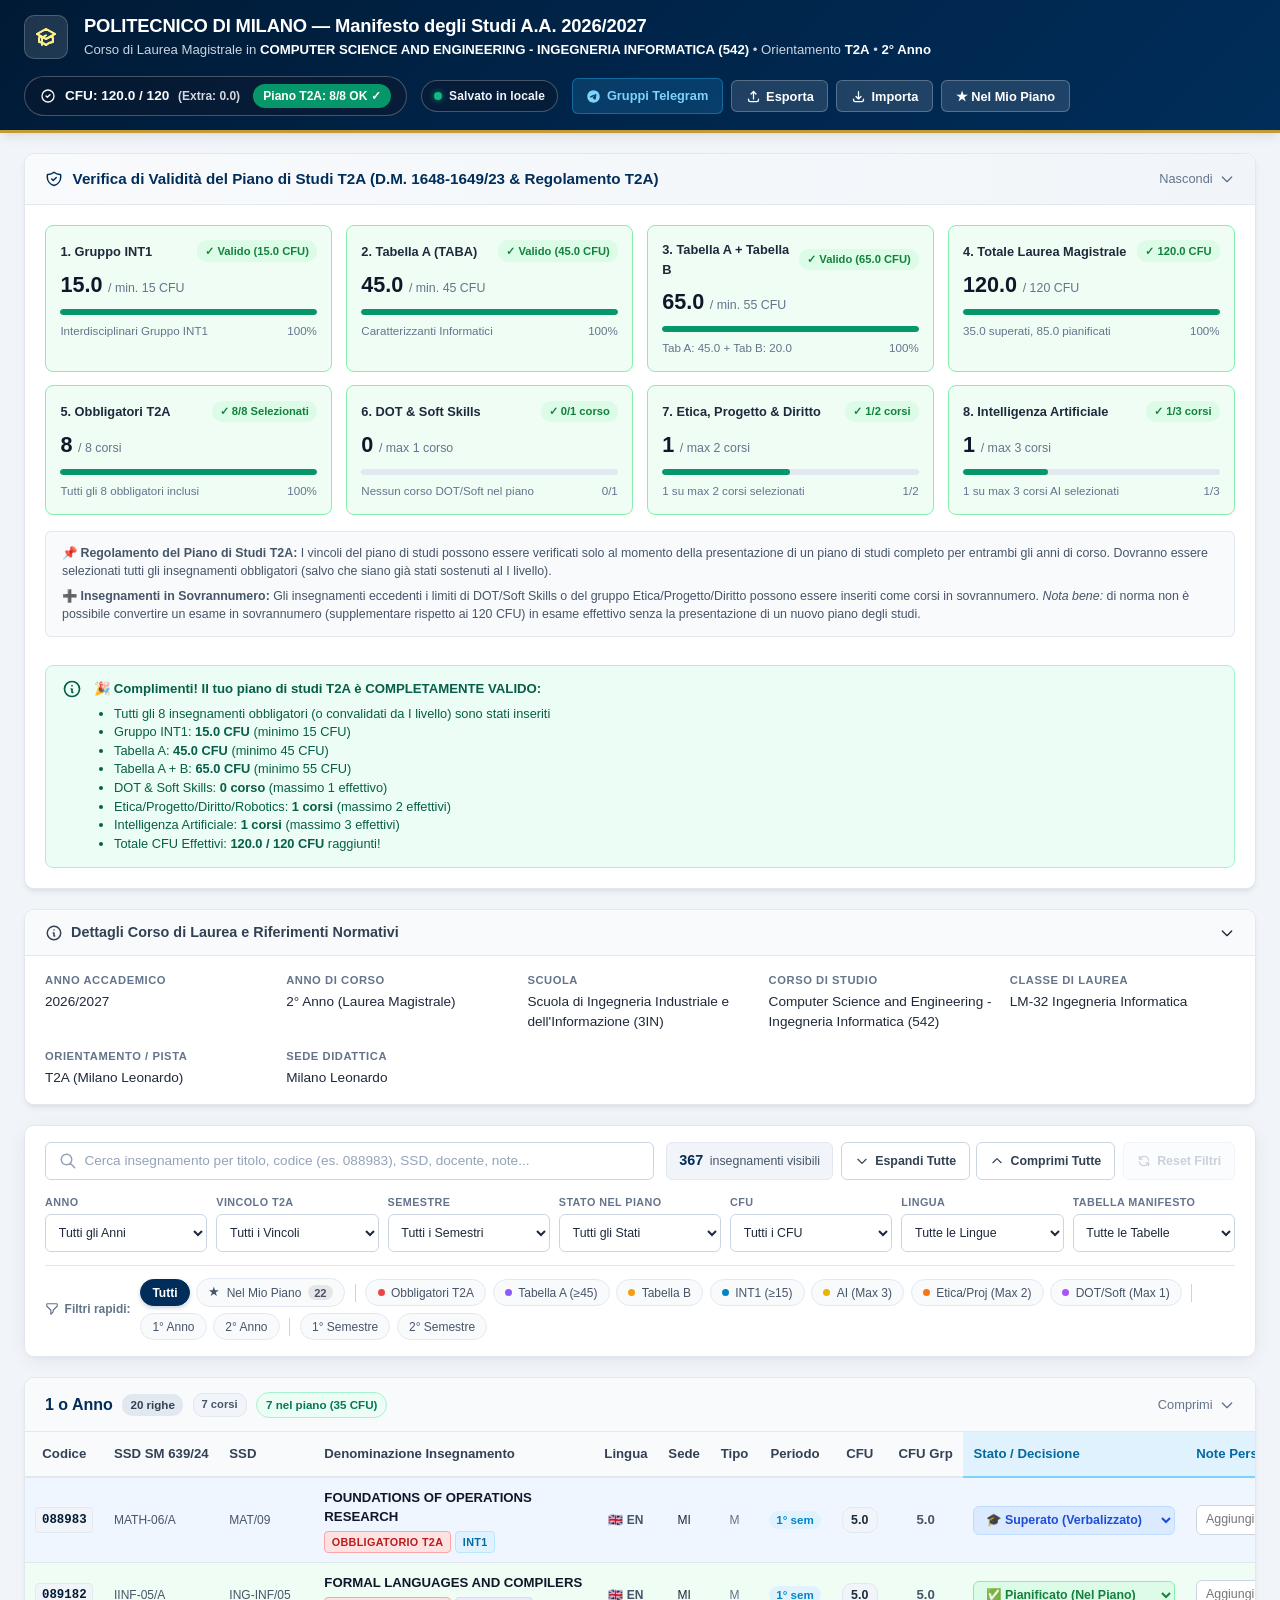
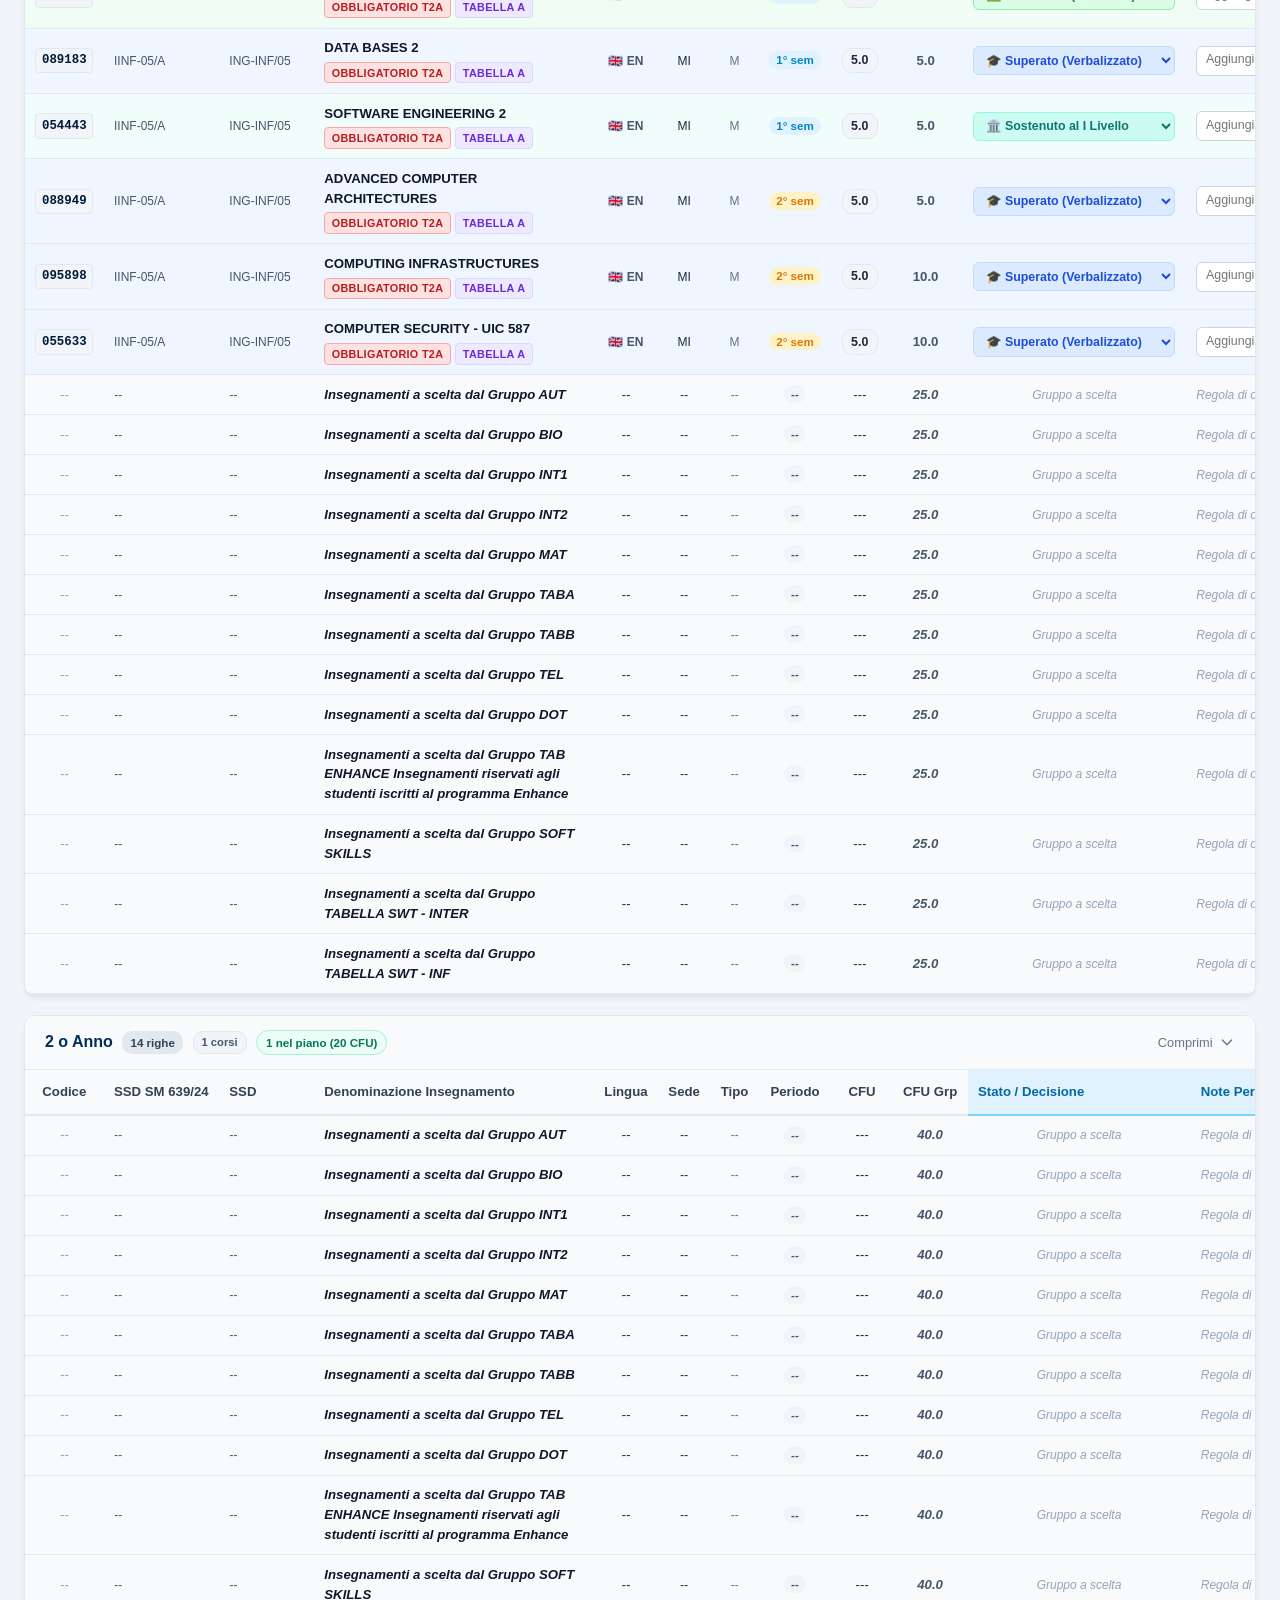
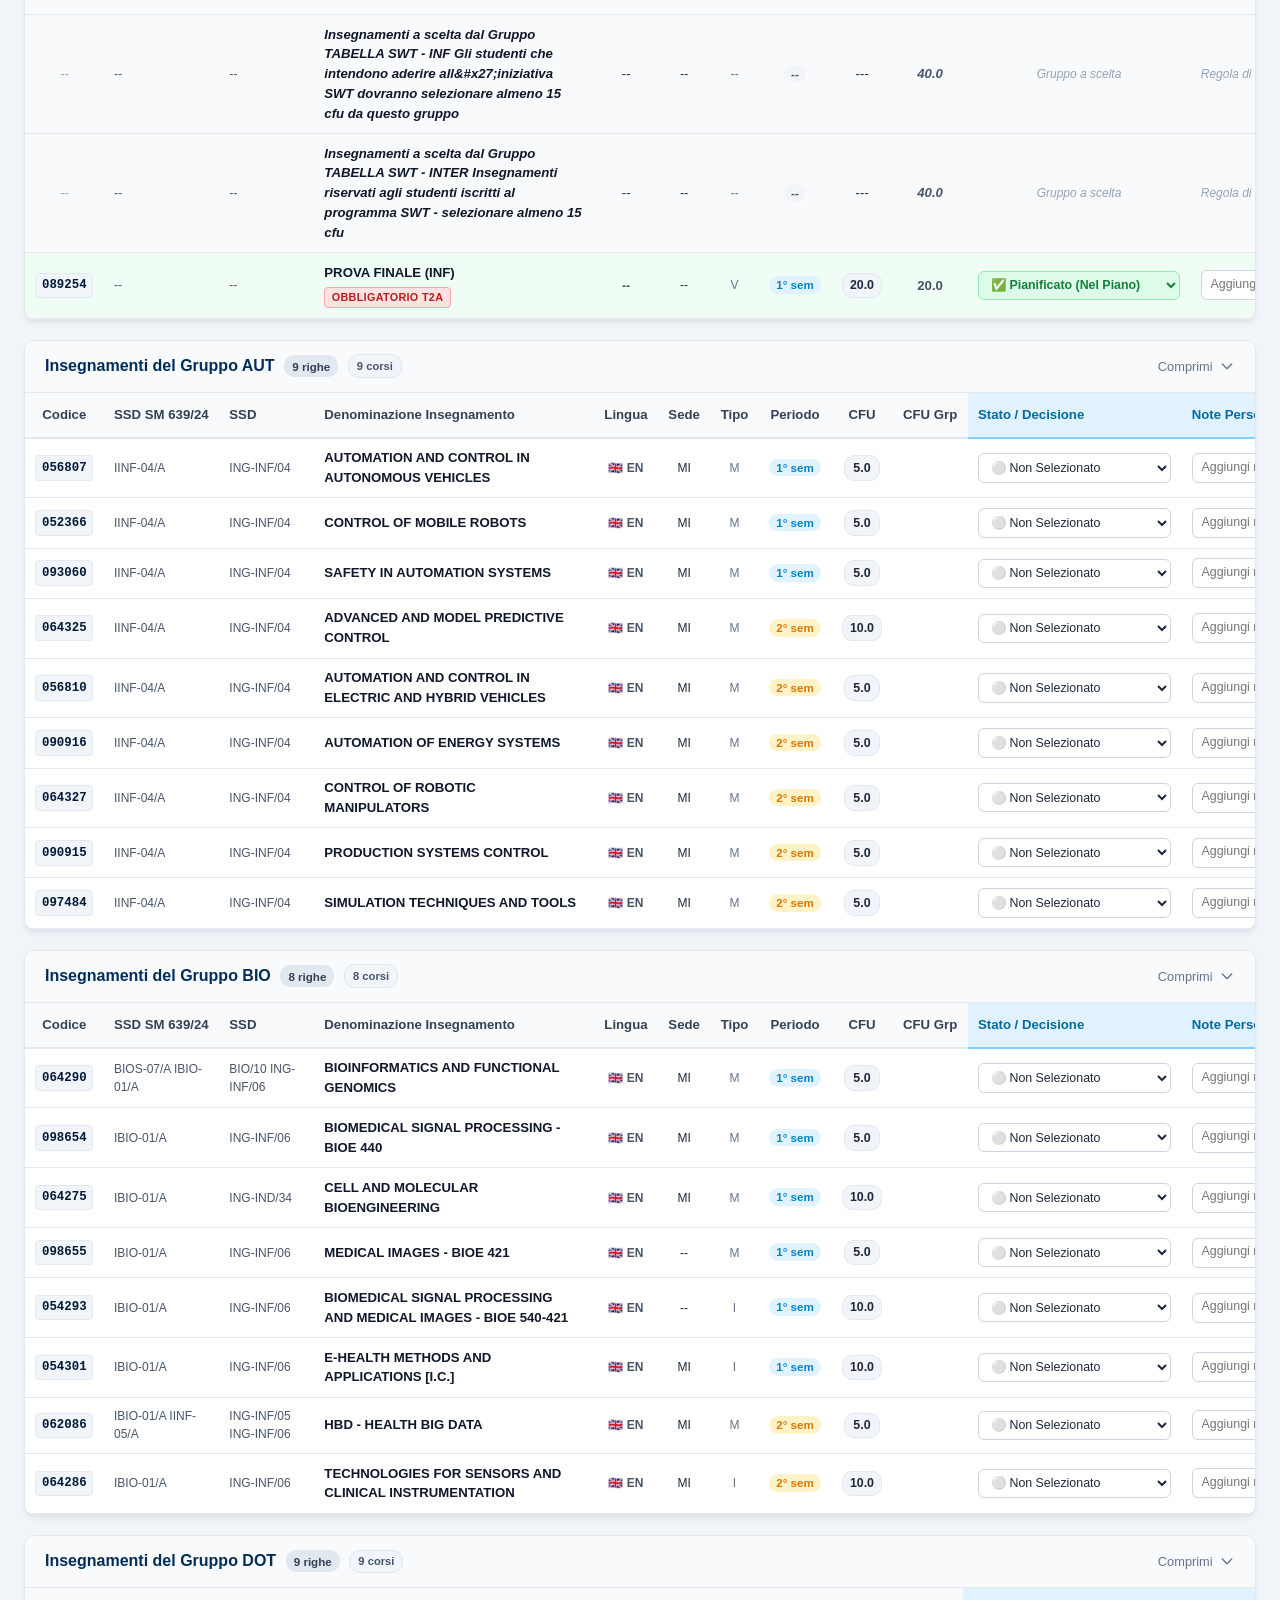
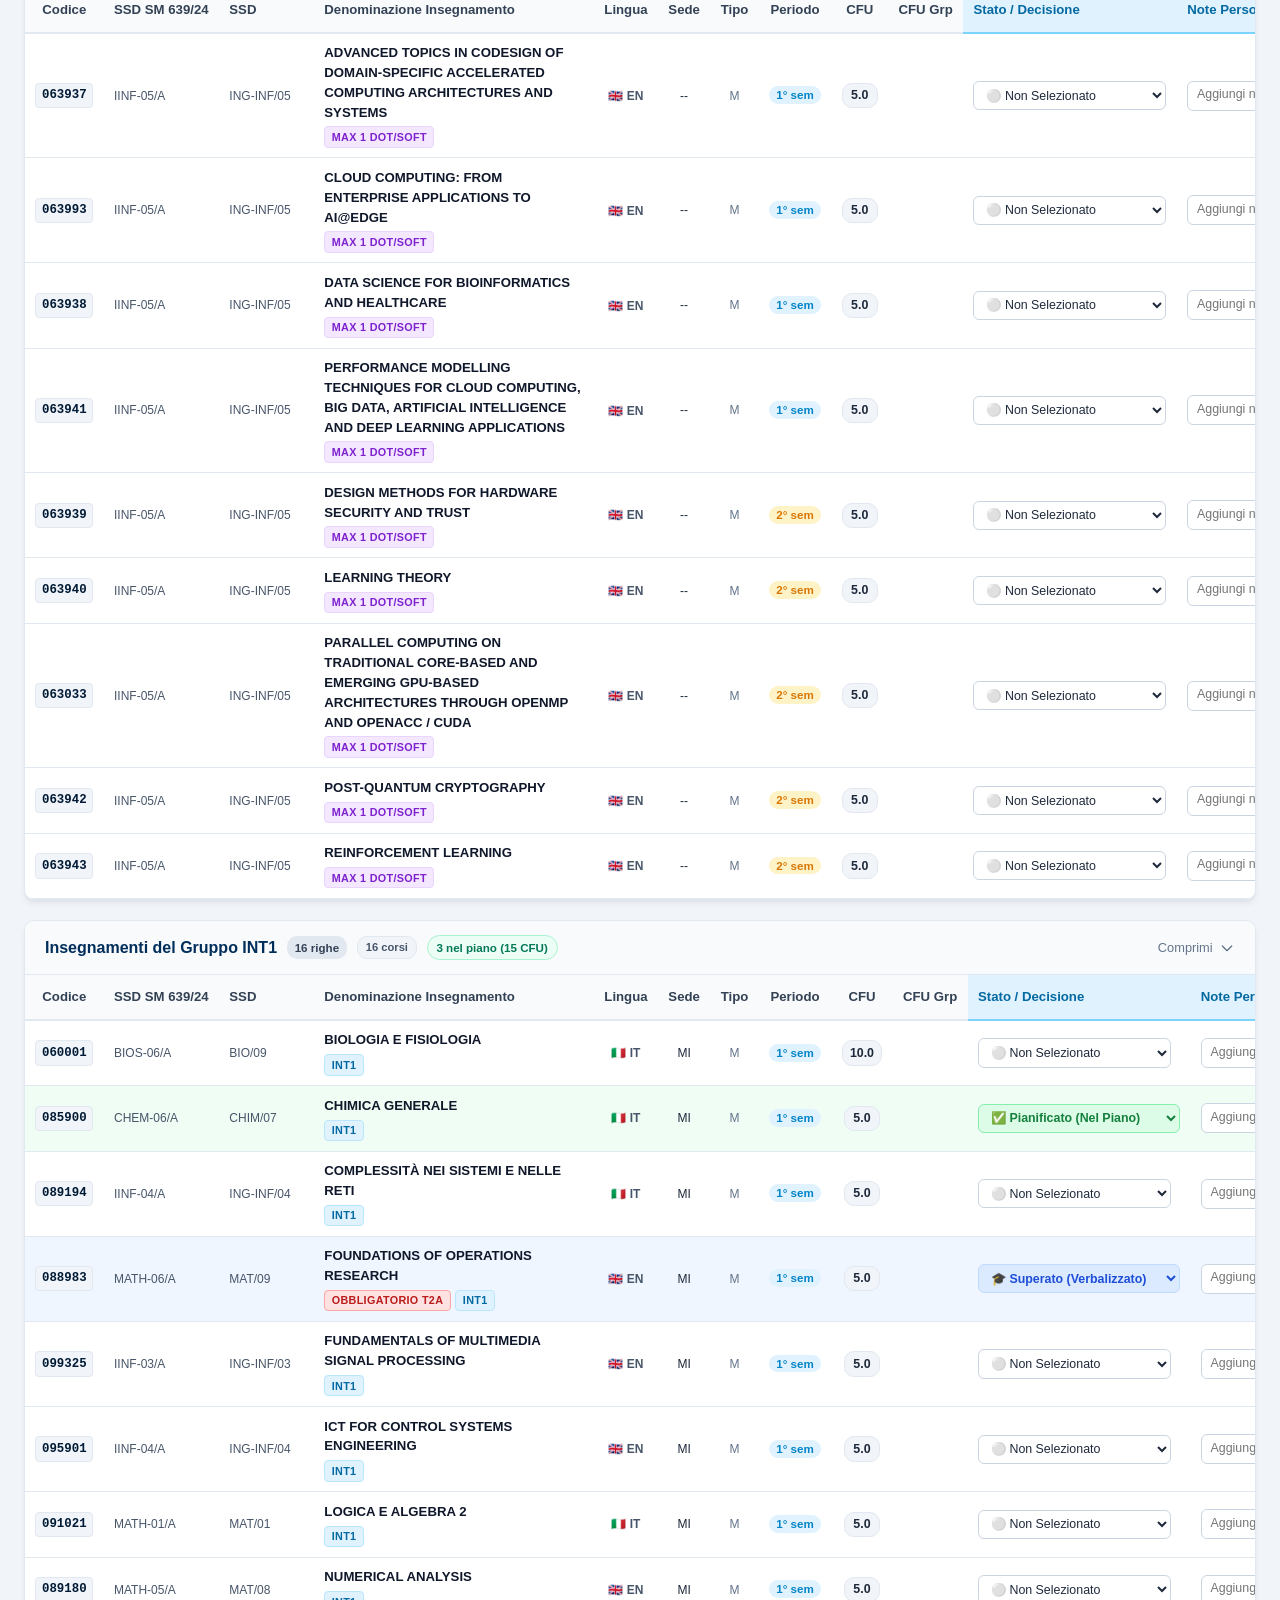
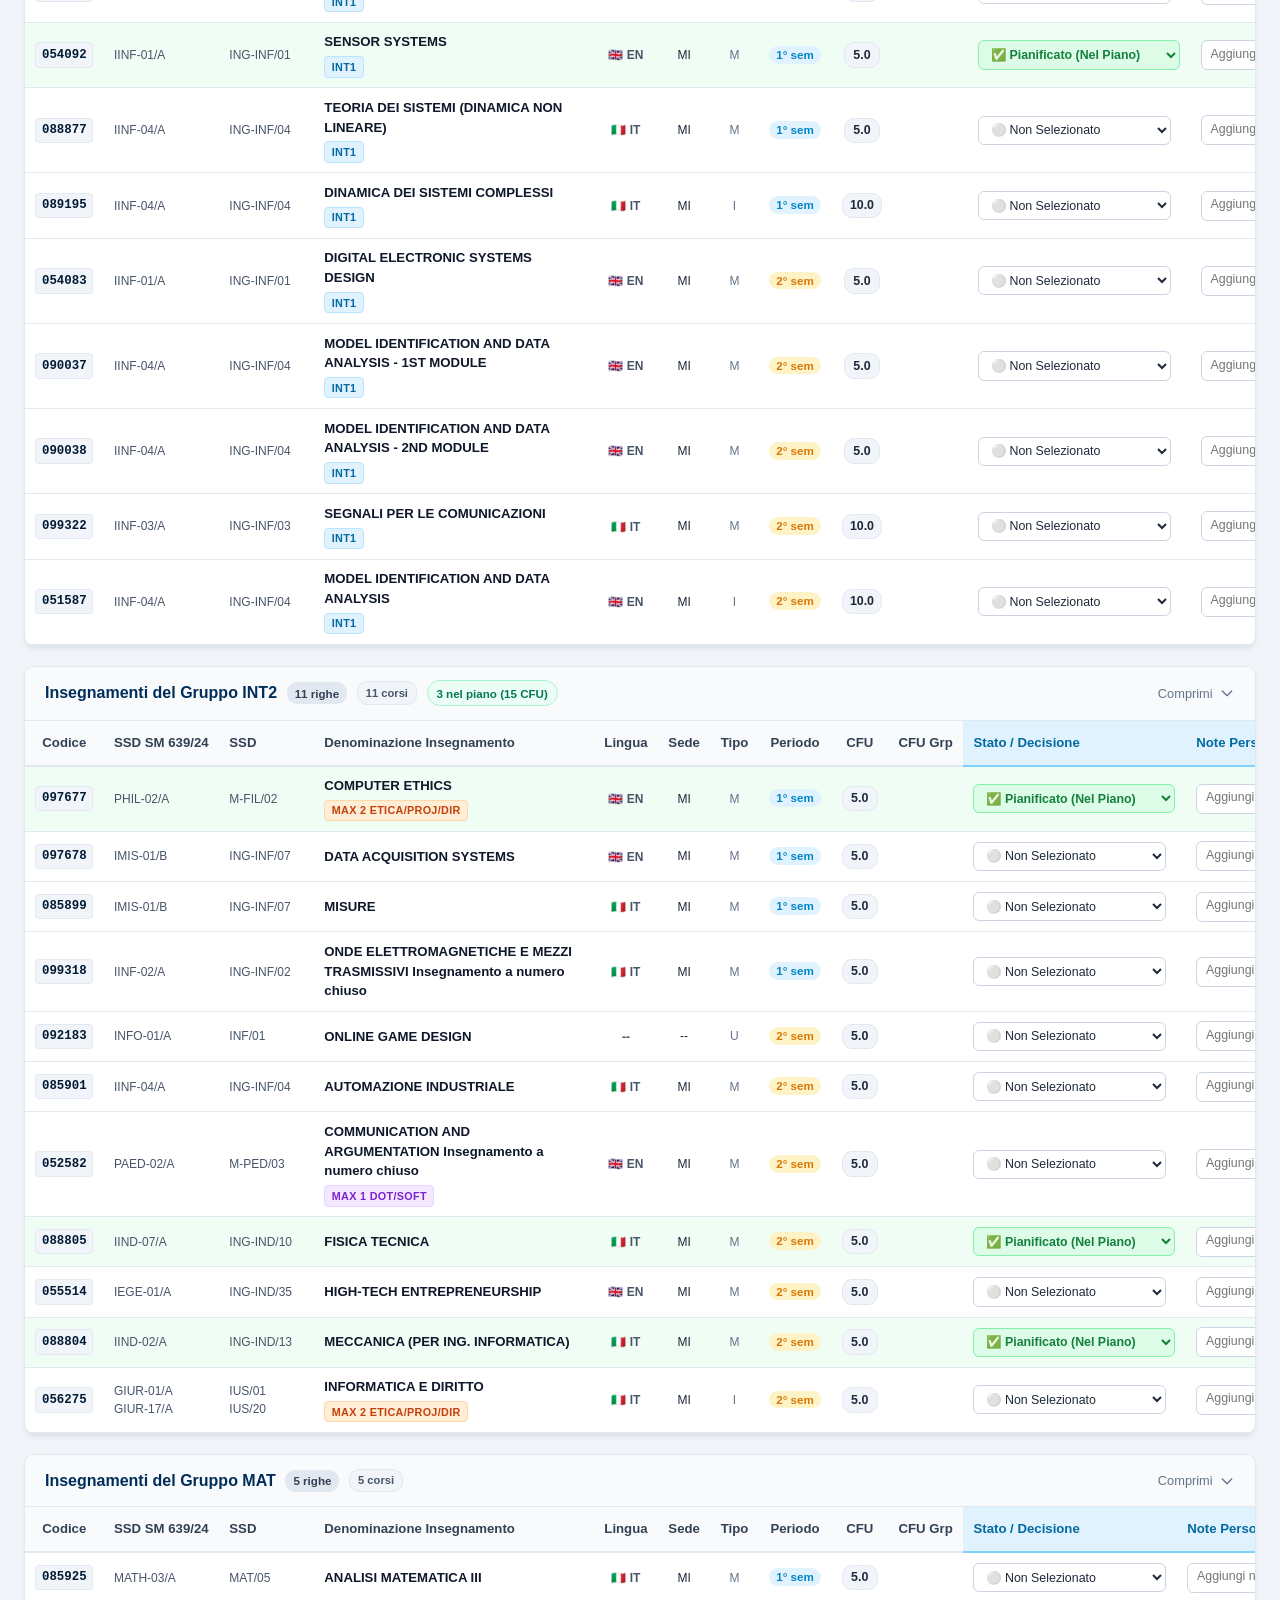
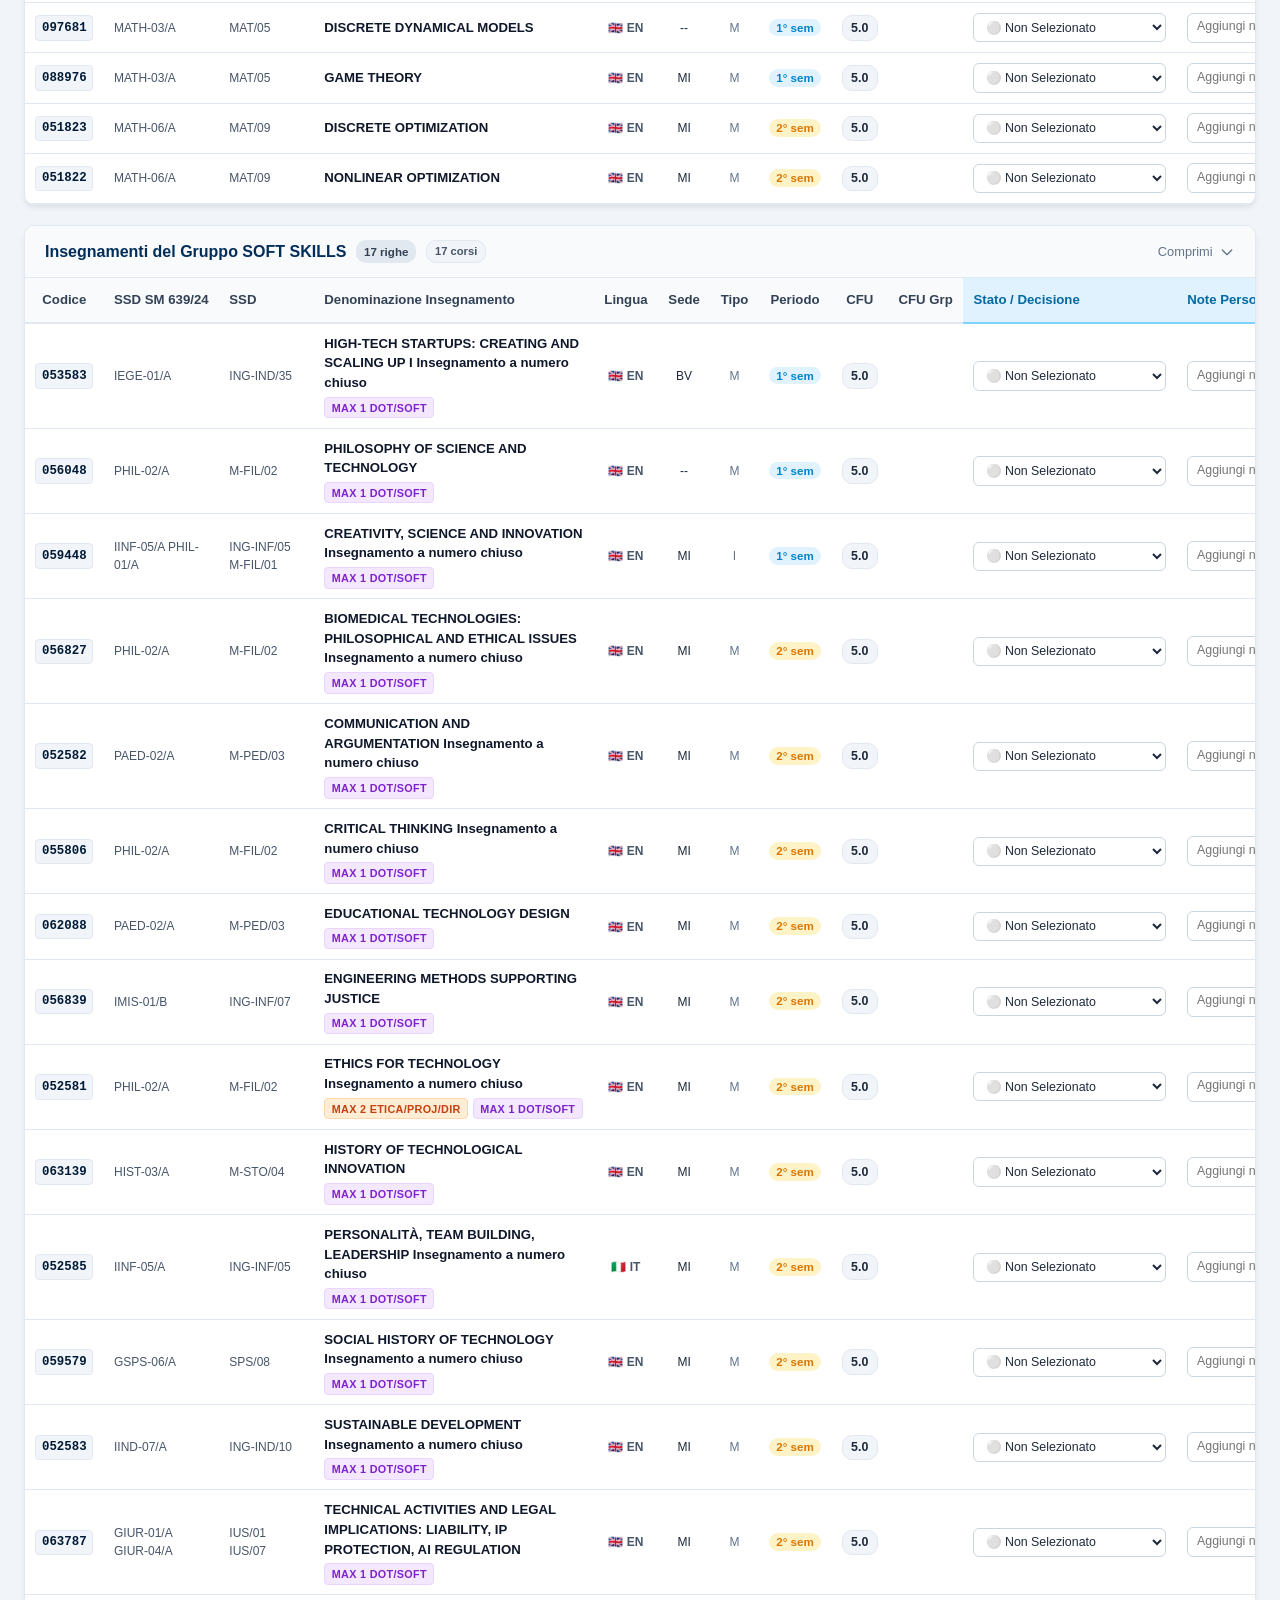
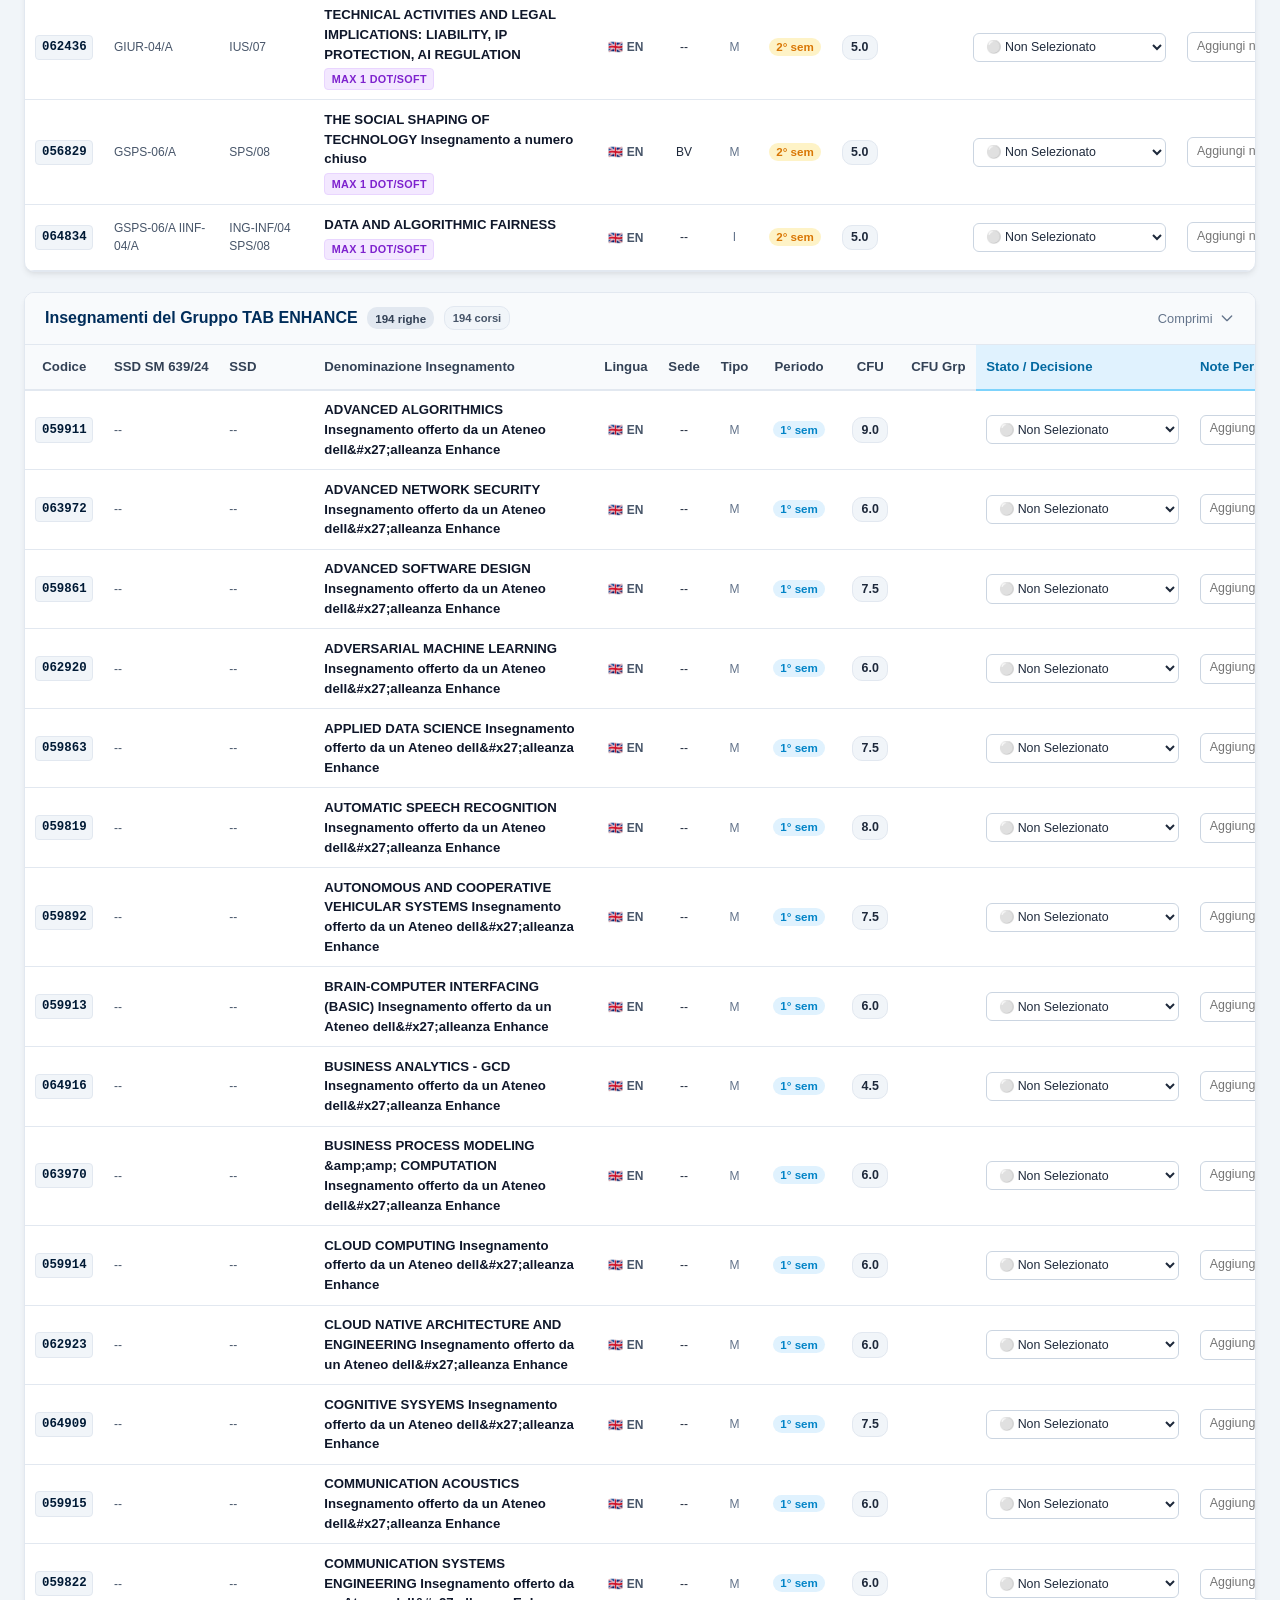
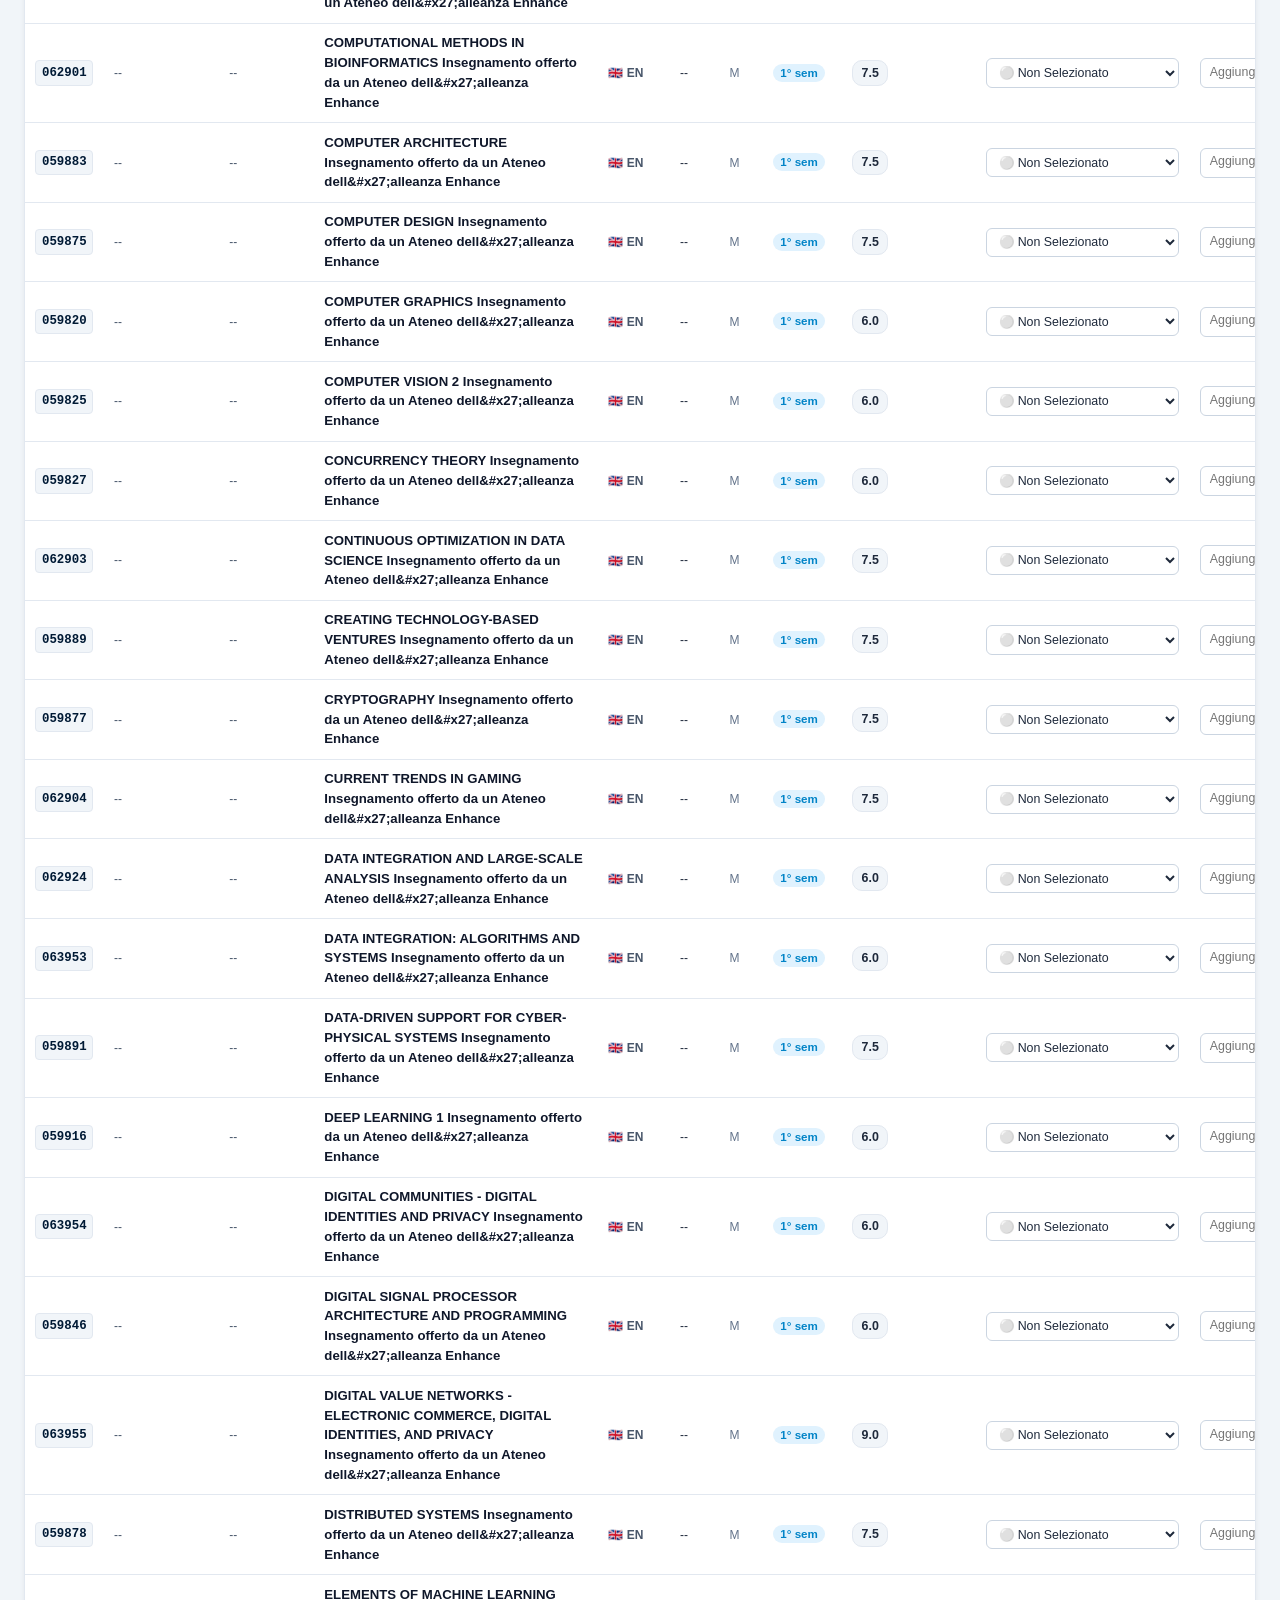
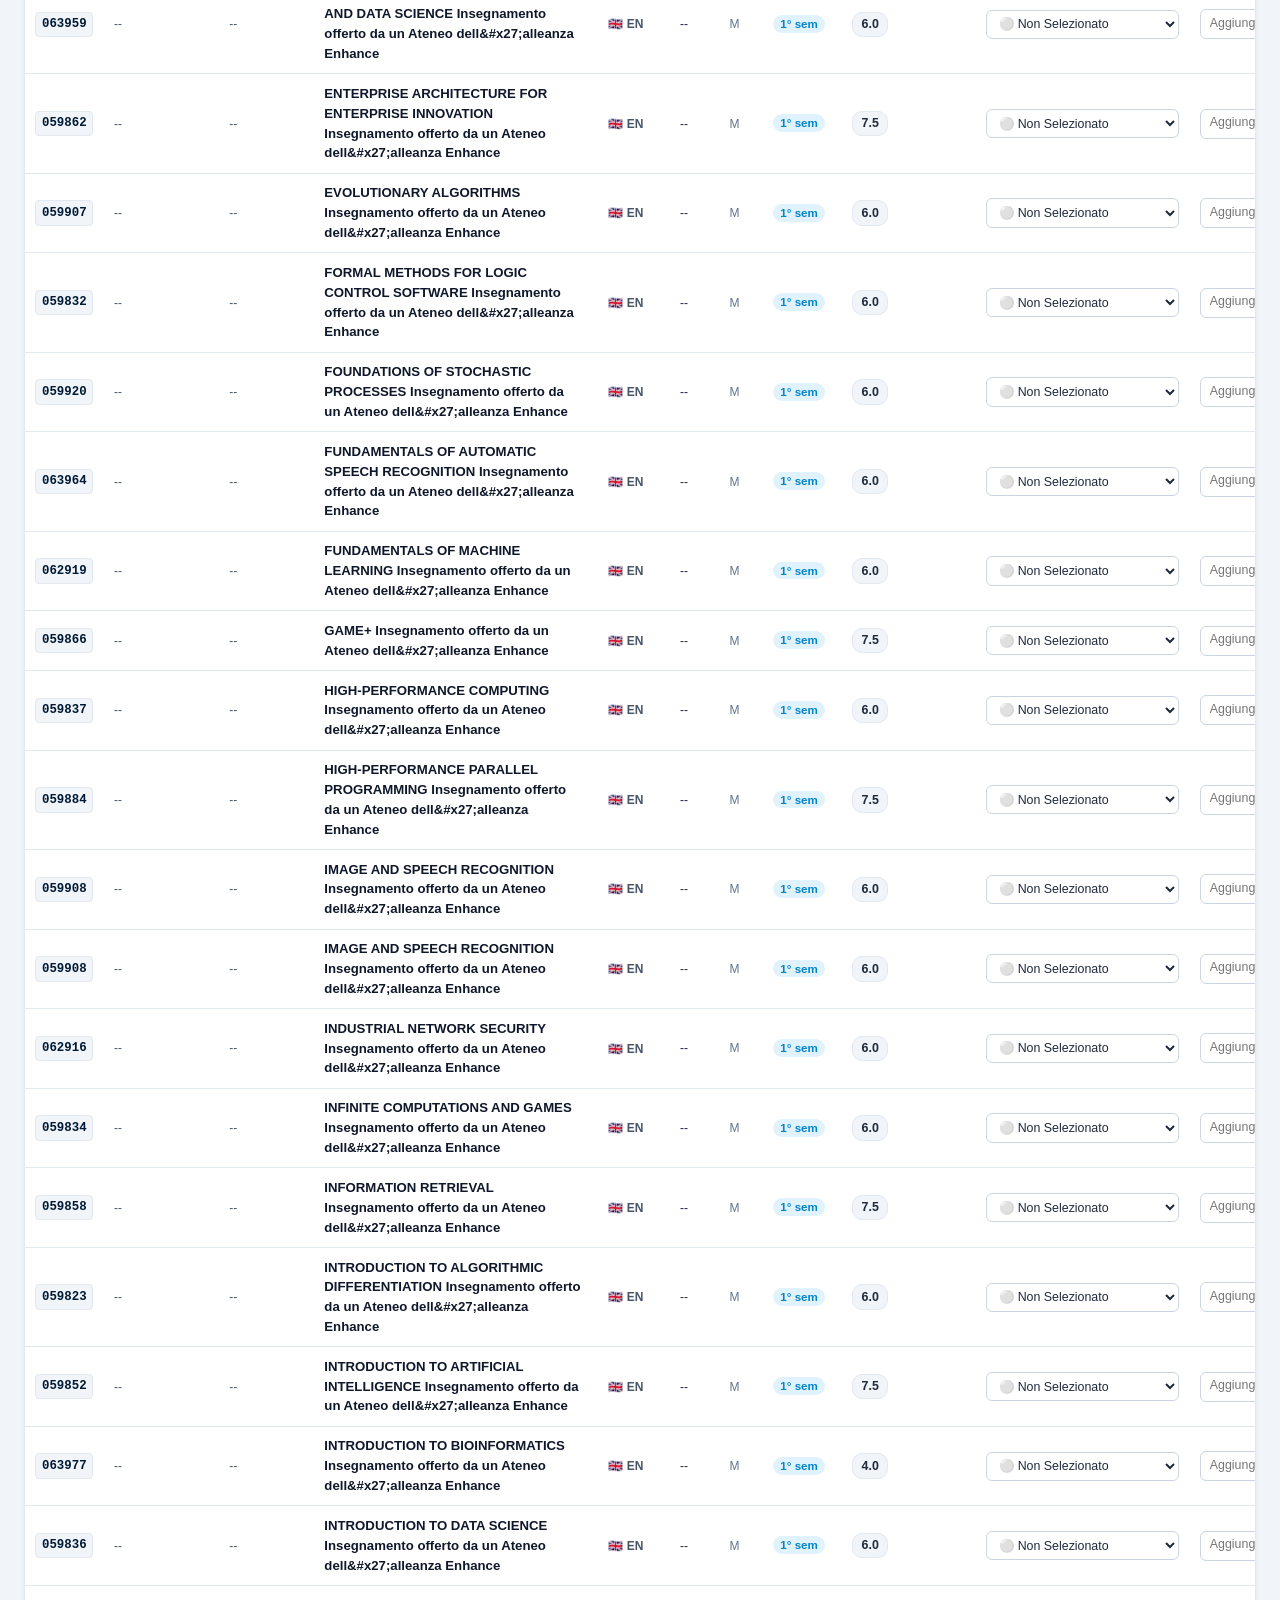
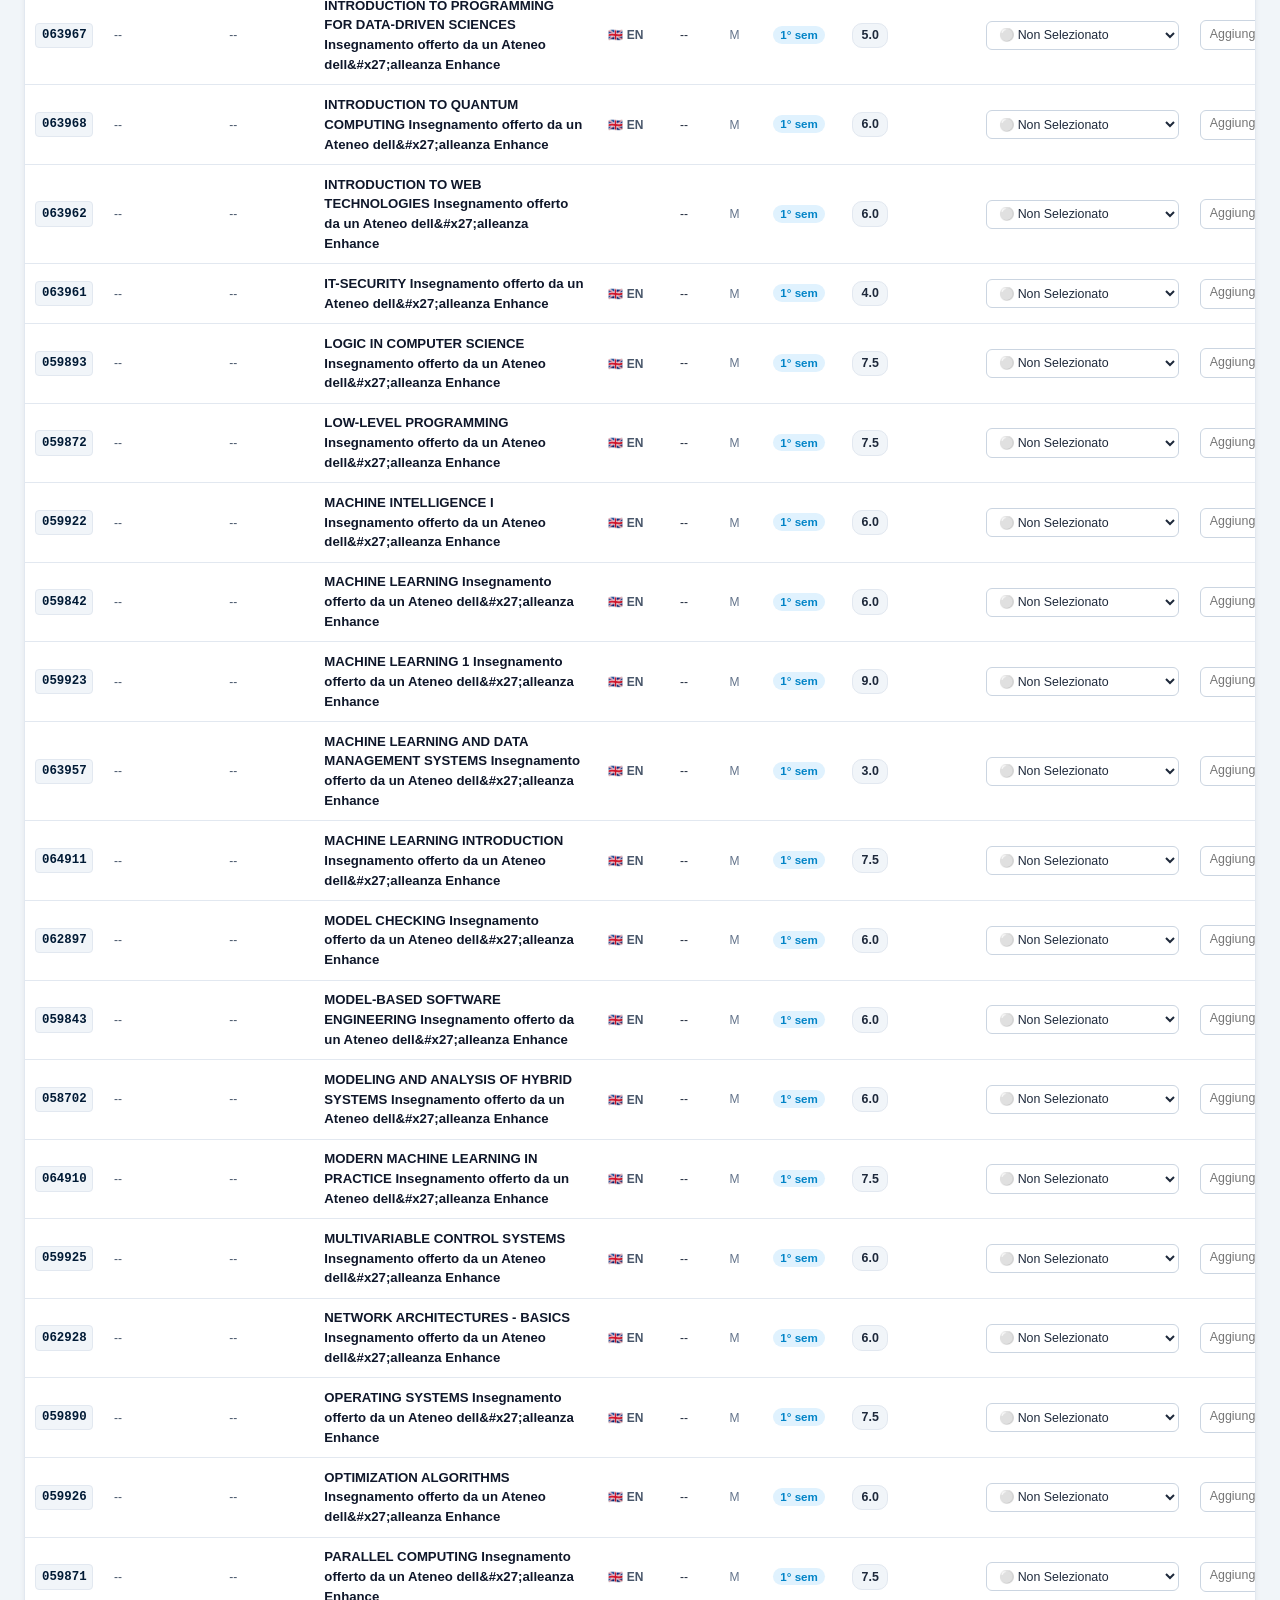
==== commit cd116b3a: "Merge branch 'master' into feature/concurrent-filters to resolve conflicts and preserve import/expor" ====
--- a/index.html
+++ b/index.html
@@ -59,7 +59,7 @@
             <svg width="15" height="15" fill="none" viewBox="0 0 24 24" stroke="currentColor"><path stroke-linecap="round" stroke-linejoin="round" stroke-width="2" d="M4 16v1a3 3 0 003 3h10a3 3 0 003-3v-1m-4-4l-4 4m0 0l-4-4m4 4V4"/></svg>
             Importa
           </button>
-          <button class="btn btn-secondary" id="btn-toggle-plan" onclick="toggleOnlyPlanned(document.querySelector('.filter-pill.pill-plan'))" title="Mostra solo gli insegnamenti che hai inserito nel tuo piano">
+          <button class="btn btn-secondary" id="btn-toggle-plan" onclick="togglePlanFilter()" title="Mostra solo gli insegnamenti che hai inserito nel tuo piano">
             ★ Nel Mio Piano
           </button>
         </div>
@@ -295,29 +295,125 @@
     </div>
 
     <!-- CONTROLS & SEARCH PANEL -->
-    <div class="controls-panel">
-      <div class="search-row">
+    <div class="controls-panel" id="controls-panel">
+      
+      <!-- TOP SEARCH ROW & PRIMARY ACTIONS -->
+      <div class="search-top-bar">
         <div class="search-box-wrap">
           <svg class="search-icon" width="18" height="18" fill="none" viewBox="0 0 24 24" stroke="currentColor">
             <path stroke-linecap="round" stroke-linejoin="round" stroke-width="2" d="M21 21l-6-6m2-5a7 7 0 11-14 0 7 7 0 0114 0z"/>
           </svg>
-          <input type="text" id="global-search" class="search-input" placeholder="Cerca per codice (es. 088983), insegnamento, SSD, docente..." oninput="handleSearch()" autocomplete="off">
-          <button class="search-clear-btn" id="search-clear" onclick="clearSearch()" title="Cancella ricerca">✕</button>
-        </div>
-
-        <select id="filter-group" class="filter-select" onchange="handleFilterChange()">
-          <option value="ALL">Tutti i Gruppi / Anni</option>
-          <optgroup label="Requisiti e Vincoli T2A">
-            <option value="REQ_OBBLIGATORI">Insegnamenti Obbligatori T2A (8 insegnamenti)</option>
-            <option value="REQ_INT1">Gruppo INT1 (Requisito ≥ 15 CFU)</option>
-            <option value="REQ_TABA">Tabella A (Requisito ≥ 45 CFU)</option>
+          <input type="text" id="global-search" class="search-input" placeholder="Cerca insegnamento per titolo, codice (es. 088983), SSD, docente, note..." oninput="handleSearchInput()" autocomplete="off">
+          <button class="search-clear-btn" id="search-clear" onclick="clearSearch()" title="Cancella ricerca" aria-label="Cancella ricerca">✕</button>
+        </div>
+
+        <div class="controls-actions">
+          <div class="results-badge" id="results-count" title="Insegnamenti attualmente visibili in base ai filtri">
+            <span class="results-number" id="visible-count">367</span>
+            <span class="results-label">insegnamenti visibili</span>
+          </div>
+
+          <div class="view-buttons-group">
+            <button class="btn-ctrl btn-ctrl-secondary" onclick="expandAllSections()" title="Espandi tutte le tabelle del manifesto">
+              <svg width="14" height="14" fill="none" viewBox="0 0 24 24" stroke="currentColor"><path stroke-linecap="round" stroke-linejoin="round" stroke-width="2" d="M19 9l-7 7-7-7"/></svg>
+              <span>Espandi Tutte</span>
+            </button>
+            <button class="btn-ctrl btn-ctrl-secondary" onclick="collapseAllSections()" title="Comprimi tutte le tabelle del manifesto">
+              <svg width="14" height="14" fill="none" viewBox="0 0 24 24" stroke="currentColor"><path stroke-linecap="round" stroke-linejoin="round" stroke-width="2" d="M5 15l7-7 7 7"/></svg>
+              <span>Comprimi Tutte</span>
+            </button>
+          </div>
+
+          <button class="btn-ctrl btn-ctrl-reset" id="btn-reset-filters" onclick="resetFilters()" title="Resetta tutti i filtri attivi" disabled>
+            <svg width="14" height="14" fill="none" viewBox="0 0 24 24" stroke="currentColor"><path stroke-linecap="round" stroke-linejoin="round" stroke-width="2" d="M4 4v5h.582m15.356 2A8.001 8.001 0 004.582 9m0 0H9m11 11v-5h-.581m0 0a8.003 8.003 0 01-15.357-2m15.357 2H15"/></svg>
+            <span>Reset Filtri</span>
+            <span class="filter-count-badge" id="filter-count-badge" style="display:none;">0</span>
+          </button>
+        </div>
+      </div>
+
+      <!-- FILTER DROPDOWNS BAR (CONCURRENT UNIFORM GRID) -->
+      <div class="filter-dropdowns-grid">
+        <!-- Anno -->
+        <div class="filter-field">
+          <label class="filter-label" for="filter-year">Anno</label>
+          <select id="filter-year" class="filter-select" onchange="handleDropdownChange('year', this.value)">
+            <option value="ALL">Tutti gli Anni</option>
+            <option value="1">1° Anno</option>
+            <option value="2">2° Anno</option>
+          </select>
+        </div>
+
+        <!-- Vincolo / Requisito T2A -->
+        <div class="filter-field">
+          <label class="filter-label" for="filter-requirement">Vincolo T2A</label>
+          <select id="filter-requirement" class="filter-select" onchange="handleDropdownChange('requirement', this.value)">
+            <option value="ALL">Tutti i Vincoli</option>
+            <option value="REQ_OBBLIGATORI">Obbligatori T2A (8 corsi)</option>
+            <option value="REQ_TABA">Tabella A (≥45 CFU)</option>
             <option value="REQ_TABB">Tabella B</option>
-            <option value="REQ_TABAB">Tabella A + B (Requisito ≥ 55 CFU)</option>
-            <option value="REQ_DOT_SOFTSKILLS">Tabelle DOT e Soft Skills (Max 1 corso)</option>
-            <option value="REQ_LIMIT2">Etica, Progetto, Diritto, Robotics (Max 2 corsi)</option>
-            <option value="REQ_LIMIT3_AI">Intelligenza Artificiale (Max 3 corsi)</option>
-          </optgroup>
-          <optgroup label="Sezioni del Manifesto">
+            <option value="REQ_TABAB">Tabella A + B (≥55 CFU)</option>
+            <option value="REQ_INT1">Gruppo INT1 (≥15 CFU)</option>
+            <option value="REQ_LIMIT3_AI">Intelligenza Artificiale (Max 3)</option>
+            <option value="REQ_LIMIT2">Etica, Progetto, Diritto (Max 2)</option>
+            <option value="REQ_DOT_SOFTSKILLS">DOT &amp; Soft Skills (Max 1)</option>
+          </select>
+        </div>
+
+        <!-- Semestre -->
+        <div class="filter-field">
+          <label class="filter-label" for="filter-period">Semestre</label>
+          <select id="filter-period" class="filter-select" onchange="handleDropdownChange('period', this.value)">
+            <option value="ALL">Tutti i Semestri</option>
+            <option value="1° sem">1° Semestre</option>
+            <option value="2° sem">2° Semestre</option>
+            <option value="annuale">Annuale</option>
+          </select>
+        </div>
+
+        <!-- Stato nel Piano -->
+        <div class="filter-field">
+          <label class="filter-label" for="filter-status">Stato nel Piano</label>
+          <select id="filter-status" class="filter-select" onchange="handleDropdownChange('status', this.value)">
+            <option value="ALL">Tutti gli Stati</option>
+            <option value="in_plan">★ Nel Mio Piano (Attivi)</option>
+            <option value="not_in_plan">⚪ Non nel Piano (Disponibili)</option>
+            <option value="planned">✅ Solo Pianificati</option>
+            <option value="passed">🎓 Solo Verbalizzati / Superati</option>
+            <option value="sovrannumero">➕ Solo Sovrannumero (Extra)</option>
+            <option value="passed_bachelor">🏛️ Solo Sostenuti al I Livello</option>
+            <option value="interested">⭐ Solo In Valutazione</option>
+            <option value="excluded">❌ Solo Esclusi</option>
+            <option value="with_notes">📝 Solo con Note Personali</option>
+          </select>
+        </div>
+
+        <!-- CFU -->
+        <div class="filter-field">
+          <label class="filter-label" for="filter-cfu">CFU</label>
+          <select id="filter-cfu" class="filter-select" onchange="handleDropdownChange('cfu', this.value)">
+            <option value="ALL">Tutti i CFU</option>
+            <option value="5.0">5.0 CFU</option>
+            <option value="10.0">10.0 CFU</option>
+            <option value="other">Altri CFU (2, 3, 4, 6, 7.5, 8, 9, 15, 20)</option>
+          </select>
+        </div>
+
+        <!-- Lingua -->
+        <div class="filter-field">
+          <label class="filter-label" for="filter-language">Lingua</label>
+          <select id="filter-language" class="filter-select" onchange="handleDropdownChange('language', this.value)">
+            <option value="ALL">Tutte le Lingue</option>
+            <option value="en">🇬🇧 Inglese (EN)</option>
+            <option value="it">🇮🇹 Italiano (IT)</option>
+          </select>
+        </div>
+
+        <!-- Sezione / Tabella Specifica -->
+        <div class="filter-field">
+          <label class="filter-label" for="filter-group">Tabella Manifesto</label>
+          <select id="filter-group" class="filter-select" onchange="handleDropdownChange('group', this.value)">
+            <option value="ALL">Tutte le Tabelle</option>
             <option value="sec_0">1° Anno (Obbligatori e Scelte)</option>
             <option value="sec_1">2° Anno (Scelte e Tesi)</option>
             <option value="sec_2">Gruppo AUT - Automazione</option>
@@ -334,50 +430,107 @@
             <option value="sec_13">Gruppo TABELLA SWT - INTER</option>
             <option value="sec_14">Gruppo TEL - Telecomunicazioni</option>
             <option value="sec_extra">Insegnamenti Aggiuntivi / Opzionali</option>
-          </optgroup>
-        </select>
-
-        <select id="filter-period" class="filter-select" onchange="handleFilterChange()">
-          <option value="ALL">Tutti i Semestri</option>
-          <option value="1° sem">1° Semestre</option>
-          <option value="2° sem">2° Semestre</option>
-          <option value="annuale">Annuale</option>
-        </select>
-
-        <select id="filter-status" class="filter-select" onchange="handleFilterChange()">
-          <option value="ALL">Tutti gli Stati</option>
-          <option value="plan_active">Tutti nel Mio Piano (Pianificati, Superati, Extra, I Livello)</option>
-          <option value="planned">Solo Pianificati (Nel Piano)</option>
-          <option value="passed">Solo Superati (Verbalizzati)</option>
-          <option value="sovrannumero">Solo in Sovrannumero (Extra)</option>
-          <option value="passed_bachelor">Solo Sostenuti al I Livello</option>
-          <option value="interested">Solo In Valutazione / Preferiti</option>
-          <option value="excluded">Solo Esclusi</option>
-          <option value="with_notes">Solo con Note Personali</option>
-        </select>
-
-        <button class="filter-pill" onclick="resetFilters()" title="Resetta tutti i filtri">Reset Filtri</button>
-        <button class="filter-pill" onclick="expandAllSections()" title="Espandi tutte le tabelle" style="border-color:#cbd5e1;">▼ Espandi Tutte</button>
-        <button class="filter-pill" onclick="collapseAllSections()" title="Comprimi tutte le tabelle" style="border-color:#cbd5e1;">▲ Comprimi Tutte</button>
-
-        <div class="results-count" id="results-count">Mostrati 393 insegnamenti</div>
-      </div>
-
-      <div class="filter-pills">
-        <span style="font-size:0.775rem; font-weight:600; color:var(--slate-500); margin-right:0.25rem;">Filtri rapidi:</span>
-        <button class="filter-pill active" onclick="setQuickGroup('ALL', this)">Tutti</button>
-        <button class="filter-pill" onclick="setQuickGroup('REQ_OBBLIGATORI', this)" style="border-color:#fca5a5; color:#b91c1c;">Obbligatori T2A</button>
-        <button class="filter-pill" onclick="setQuickGroup('sec_0', this)">1° Anno</button>
-        <button class="filter-pill" onclick="setQuickGroup('sec_1', this)">2° Anno</button>
-        <button class="filter-pill" onclick="setQuickGroup('REQ_INT1', this)" style="border-color:#bae6fd; color:#0369a1;">INT1 (≥15)</button>
-        <button class="filter-pill" onclick="setQuickGroup('REQ_TABA', this)" style="border-color:#ddd6fe; color:#6d28d9;">Tabella A (≥45)</button>
-        <button class="filter-pill" onclick="setQuickGroup('REQ_TABB', this)" style="border-color:#fde68a; color:#b45309;">Tabella B</button>
-        <button class="filter-pill" onclick="setQuickGroup('REQ_TABAB', this)" style="border-color:#cbd5e1; color:#334155;">Tabella A+B (≥55)</button>
-        <button class="filter-pill" onclick="setQuickGroup('REQ_LIMIT3_AI', this)" style="border-color:#fde68a; color:#b45309;">AI (Max 3)</button>
-        <button class="filter-pill" onclick="setQuickGroup('REQ_LIMIT2', this)" style="border-color:#fed7aa; color:#c2410c;">Etica/Proj (Max 2)</button>
-        <button class="filter-pill" onclick="setQuickGroup('REQ_DOT_SOFTSKILLS', this)" style="border-color:#e9d5ff; color:#7e22ce;">DOT/Soft (Max 1)</button>
-        <button class="filter-pill pill-plan" onclick="toggleOnlyPlanned(this)">★ Nel Mio Piano</button>
-      </div>
+          </select>
+        </div>
+      </div>
+
+      <!-- INTERACTIVE QUICK FILTER PILLS (UNIFORM CHIPS WITH CONCURRENT TOGGLE) -->
+      <div class="filter-pills-bar">
+        <div class="filter-pills-label">
+          <svg width="14" height="14" fill="none" viewBox="0 0 24 24" stroke="currentColor"><path stroke-linecap="round" stroke-linejoin="round" stroke-width="2" d="M3 4a1 1 0 011-1h16a1 1 0 011 1v2.586a1 1 0 01-.293.707l-6.414 6.414a1 1 0 00-.293.707V17l-4 4v-6.586a1 1 0 00-.293-.707L3.293 7.293A1 1 0 013 6.586V4z"/></svg>
+          <span>Filtri rapidi:</span>
+        </div>
+
+        <div class="filter-pills-scroll">
+          <button type="button" class="filter-chip chip-all active" id="pill-all" onclick="resetFilters()">
+            <span>Tutti</span>
+          </button>
+
+          <button type="button" class="filter-chip chip-plan" id="pill-plan" onclick="togglePlanFilter()" title="Mostra solo i corsi inseriti nel tuo piano di studi">
+            <span class="chip-icon">★</span>
+            <span>Nel Mio Piano</span>
+            <span class="chip-count" id="pill-plan-count">0</span>
+          </button>
+
+          <span class="pills-separator"></span>
+
+          <button type="button" class="filter-chip chip-req" data-req="REQ_OBBLIGATORI" onclick="toggleRequirementPill('REQ_OBBLIGATORI')" title="Filtra per insegnamenti obbligatori T2A">
+            <span class="chip-dot dot-obbligatorio"></span>
+            <span>Obbligatori T2A</span>
+          </button>
+
+          <button type="button" class="filter-chip chip-req" data-req="REQ_TABA" onclick="toggleRequirementPill('REQ_TABA')" title="Filtra per insegnamenti di Tabella A (Caratterizzanti)">
+            <span class="chip-dot dot-taba"></span>
+            <span>Tabella A (≥45)</span>
+          </button>
+
+          <button type="button" class="filter-chip chip-req" data-req="REQ_TABB" onclick="toggleRequirementPill('REQ_TABB')" title="Filtra per insegnamenti di Tabella B">
+            <span class="chip-dot dot-tabb"></span>
+            <span>Tabella B</span>
+          </button>
+
+          <button type="button" class="filter-chip chip-req" data-req="REQ_INT1" onclick="toggleRequirementPill('REQ_INT1')" title="Filtra per insegnamenti del Gruppo INT1 (Interdisciplinari)">
+            <span class="chip-dot dot-int1"></span>
+            <span>INT1 (≥15)</span>
+          </button>
+
+          <button type="button" class="filter-chip chip-req" data-req="REQ_LIMIT3_AI" onclick="toggleRequirementPill('REQ_LIMIT3_AI')" title="Filtra per insegnamenti di Intelligenza Artificiale (Max 3)">
+            <span class="chip-dot dot-ai"></span>
+            <span>AI (Max 3)</span>
+          </button>
+
+          <button type="button" class="filter-chip chip-req" data-req="REQ_LIMIT2" onclick="toggleRequirementPill('REQ_LIMIT2')" title="Filtra per Etica, Progetto, Diritto, Robotics (Max 2)">
+            <span class="chip-dot dot-limit2"></span>
+            <span>Etica/Proj (Max 2)</span>
+          </button>
+
+          <button type="button" class="filter-chip chip-req" data-req="REQ_DOT_SOFTSKILLS" onclick="toggleRequirementPill('REQ_DOT_SOFTSKILLS')" title="Filtra per Tabelle DOT e Soft Skills (Max 1)">
+            <span class="chip-dot dot-soft"></span>
+            <span>DOT/Soft (Max 1)</span>
+          </button>
+
+          <span class="pills-separator"></span>
+
+          <button type="button" class="filter-chip chip-toggle" id="pill-year-1" onclick="toggleYearPill('1')">
+            <span>1° Anno</span>
+          </button>
+          <button type="button" class="filter-chip chip-toggle" id="pill-year-2" onclick="toggleYearPill('2')">
+            <span>2° Anno</span>
+          </button>
+
+          <span class="pills-separator"></span>
+
+          <button type="button" class="filter-chip chip-toggle" id="pill-sem-1" onclick="togglePeriodPill('1° sem')">
+            <span>1° Semestre</span>
+          </button>
+          <button type="button" class="filter-chip chip-toggle" id="pill-sem-2" onclick="togglePeriodPill('2° sem')">
+            <span>2° Semestre</span>
+          </button>
+        </div>
+      </div>
+
+      <!-- ACTIVE FILTERS TRAY (1-CLICK REMOVAL) -->
+      <div class="active-filters-bar" id="active-filters-bar" style="display:none;">
+        <span class="active-filters-title">Filtri attivi:</span>
+        <div class="active-tags-list" id="active-tags-list"></div>
+        <button type="button" class="clear-all-tags-btn" onclick="resetFilters()">Rimuovi tutti</button>
+      </div>
+
+    </div>
+
+    <!-- NO RESULTS EMPTY STATE -->
+    <div id="no-results-card" class="no-results-card" style="display:none;">
+      <div class="no-results-icon">
+        <svg width="48" height="48" fill="none" viewBox="0 0 24 24" stroke="currentColor">
+          <path stroke-linecap="round" stroke-linejoin="round" stroke-width="1.5" d="M21 21l-6-6m2-5a7 7 0 11-14 0 7 7 0 0114 0zM10 7v3m0 0v3m0-3h3m-3 0H7" />
+        </svg>
+      </div>
+      <h3 class="no-results-title">Nessun insegnamento trovato</h3>
+      <p class="no-results-desc">Nessun insegnamento corrisponde alla combinazione di filtri attualmente attiva.</p>
+      <button class="btn btn-primary" onclick="resetFilters()">
+        <svg width="15" height="15" fill="none" viewBox="0 0 24 24" stroke="currentColor"><path stroke-linecap="round" stroke-linejoin="round" stroke-width="2" d="M4 4v5h.582m15.356 2A8.001 8.001 0 004.582 9m0 0H9m11 11v-5h-.581m0 0a8.003 8.003 0 01-15.357-2m15.357 2H15"/></svg>
+        Resetta tutti i filtri
+      </button>
     </div>
 
     <!-- TABLES AREA (Populated dynamically by app.js from manifesto_data.js) -->
--- a/css/styles.css
+++ b/css/styles.css
@@ -463,12 +463,14 @@
 }
 
 /* ==========================================================================
-   CONTROLS & SEARCH PANEL (Sticky & Clean)
+   CONTROLS & SEARCH PANEL (Uniform, Modern, Sticky)
    ========================================================================== */
 .controls-panel {
-  background: white;
+  background: rgba(255, 255, 255, 0.98);
+  backdrop-filter: blur(10px);
+  -webkit-backdrop-filter: blur(10px);
   border-radius: var(--border-radius);
-  box-shadow: var(--box-shadow);
+  box-shadow: 0 4px 20px -2px rgba(0, 0, 0, 0.07), 0 2px 6px -1px rgba(0, 0, 0, 0.04);
   border: 1px solid var(--slate-200);
   padding: 1rem 1.25rem;
   display: flex;
@@ -477,18 +479,21 @@
   position: sticky;
   top: 72px;
   z-index: 90;
-}
-
-.search-row {
-  display: flex;
-  align-items: center;
+  transition: box-shadow 0.2s ease;
+}
+
+/* Row 1: Search and Primary Action Buttons */
+.search-top-bar {
+  display: flex;
+  align-items: center;
+  justify-content: space-between;
   gap: 0.75rem;
   flex-wrap: wrap;
 }
 
 .search-box-wrap {
-  flex: 1;
-  min-width: 250px;
+  flex: 1 1 320px;
+  min-width: 260px;
   position: relative;
 }
 
@@ -503,10 +508,13 @@
 
 .search-input {
   width: 100%;
-  padding: 0.55rem 2.2rem 0.55rem 2.35rem;
+  height: 38px;
+  padding: 0 2.2rem 0 2.4rem;
   border: 1.5px solid var(--slate-300);
   border-radius: var(--border-radius-sm);
-  font-size: 0.875rem;
+  font-size: 0.85rem;
+  color: var(--slate-800);
+  background: white;
   outline: none;
   transition: all 0.2s ease;
 }
@@ -514,80 +522,416 @@
   border-color: var(--polimi-accent);
   box-shadow: 0 0 0 3px rgba(2, 132, 199, 0.15);
 }
+.search-input::placeholder {
+  color: var(--slate-400);
+}
 
 .search-clear-btn {
   position: absolute;
-  right: 0.75rem;
+  right: 0.65rem;
   top: 50%;
   transform: translateY(-50%);
-  background: transparent;
+  background: var(--slate-200);
   border: none;
+  color: var(--slate-600);
+  width: 20px;
+  height: 20px;
+  border-radius: 50%;
+  display: none;
+  align-items: center;
+  justify-content: center;
+  font-size: 0.75rem;
+  cursor: pointer;
+  line-height: 1;
+  transition: all 0.15s ease;
+}
+.search-clear-btn:hover {
+  background: var(--slate-300);
+  color: var(--slate-900);
+}
+
+.controls-actions {
+  display: flex;
+  align-items: center;
+  gap: 0.5rem;
+  flex-wrap: wrap;
+}
+
+.results-badge {
+  display: inline-flex;
+  align-items: center;
+  gap: 0.4rem;
+  padding: 0 0.75rem;
+  height: 38px;
+  background: var(--slate-100);
+  border: 1px solid var(--slate-200);
+  border-radius: var(--border-radius-sm);
+  font-size: 0.775rem;
+  color: var(--slate-600);
+  white-space: nowrap;
+  user-select: none;
+}
+.results-number {
+  font-weight: 700;
+  color: var(--polimi-blue);
+  font-size: 0.9rem;
+}
+.results-label {
+  font-weight: 500;
+}
+
+.view-buttons-group {
+  display: inline-flex;
+  align-items: center;
+  gap: 0.4rem;
+}
+
+.btn-ctrl {
+  height: 38px;
+  padding: 0 0.8rem;
+  border-radius: var(--border-radius-sm);
+  font-size: 0.775rem;
+  font-weight: 600;
+  display: inline-flex;
+  align-items: center;
+  gap: 0.4rem;
+  cursor: pointer;
+  transition: all 0.15s ease;
+  white-space: nowrap;
+  user-select: none;
+}
+
+.btn-ctrl-secondary {
+  background: white;
+  border: 1.5px solid var(--slate-300);
+  color: var(--slate-700);
+}
+.btn-ctrl-secondary:hover {
+  background: var(--slate-100);
+  border-color: var(--slate-400);
+  color: var(--slate-900);
+}
+
+.btn-ctrl-reset {
+  background: white;
+  border: 1.5px solid var(--slate-300);
+  color: var(--slate-600);
+}
+.btn-ctrl-reset:not(:disabled) {
+  background: #fef2f2;
+  border-color: #fca5a5;
+  color: #b91c1c;
+}
+.btn-ctrl-reset:not(:disabled):hover {
+  background: #fee2e2;
+  border-color: #f87171;
+  color: #991b1b;
+}
+.btn-ctrl-reset:disabled {
+  opacity: 0.5;
+  cursor: not-allowed;
+  border-color: var(--slate-200);
   color: var(--slate-400);
-  font-size: 1rem;
-  cursor: pointer;
-  display: none;
-}
-.search-clear-btn:hover {
-  color: var(--slate-700);
+  background: #f8fafc;
+}
+
+.filter-count-badge {
+  background: #dc2626;
+  color: white;
+  font-size: 0.7rem;
+  font-weight: 700;
+  width: 18px;
+  height: 18px;
+  border-radius: 50%;
+  display: inline-flex;
+  align-items: center;
+  justify-content: center;
+  line-height: 1;
+}
+
+/* Row 2: Filter Dropdowns Bar (Uniform Grid) */
+.filter-dropdowns-grid {
+  display: grid;
+  grid-template-columns: repeat(7, minmax(0, 1fr));
+  gap: 0.55rem;
+}
+
+.filter-field {
+  display: flex;
+  flex-direction: column;
+  gap: 0.25rem;
+  min-width: 0;
+}
+
+.filter-label {
+  font-size: 0.675rem;
+  font-weight: 700;
+  text-transform: uppercase;
+  letter-spacing: 0.04em;
+  color: var(--slate-500);
+  white-space: nowrap;
+  overflow: hidden;
+  text-overflow: ellipsis;
 }
 
 .filter-select {
-  padding: 0.55rem 0.85rem;
+  width: 100%;
+  height: 38px;
+  padding: 0 0.55rem;
   border: 1.5px solid var(--slate-300);
   border-radius: var(--border-radius-sm);
-  font-size: 0.825rem;
-  color: var(--slate-700);
+  font-size: 0.775rem;
+  color: var(--slate-800);
   background-color: white;
   outline: none;
   cursor: pointer;
-  min-width: 150px;
-  transition: border-color 0.15s ease;
+  transition: all 0.15s ease;
+  text-overflow: ellipsis;
+  white-space: nowrap;
+}
+.filter-select:hover {
+  border-color: var(--slate-400);
 }
 .filter-select:focus {
   border-color: var(--polimi-accent);
-}
-
-.filter-pills {
+  box-shadow: 0 0 0 3px rgba(2, 132, 199, 0.15);
+}
+
+/* Row 3: Interactive Filter Pills (Chips Bar) */
+.filter-pills-bar {
+  display: flex;
+  align-items: center;
+  gap: 0.6rem;
+  border-top: 1px solid var(--slate-200);
+  padding-top: 0.75rem;
+}
+
+.filter-pills-label {
+  display: flex;
+  align-items: center;
+  gap: 0.35rem;
+  font-size: 0.75rem;
+  font-weight: 700;
+  color: var(--slate-500);
+  flex-shrink: 0;
+}
+
+.filter-pills-scroll {
   display: flex;
   align-items: center;
   gap: 0.4rem;
   flex-wrap: wrap;
 }
 
-.filter-pill {
-  padding: 0.3rem 0.65rem;
-  border-radius: 16px;
-  border: 1px solid var(--slate-200);
-  background: var(--slate-100);
+.pills-separator {
+  width: 1px;
+  height: 18px;
+  background: var(--slate-300);
+  margin: 0 0.2rem;
+  flex-shrink: 0;
+}
+
+.filter-chip {
+  padding: 0.35rem 0.7rem;
+  border-radius: 9999px;
+  border: 1.5px solid var(--slate-200);
+  background: #f8fafc;
   font-size: 0.75rem;
   font-weight: 500;
   color: var(--slate-600);
   cursor: pointer;
+  display: inline-flex;
+  align-items: center;
+  gap: 0.4rem;
   transition: all 0.15s ease;
   user-select: none;
-}
-.filter-pill:hover {
-  background: var(--slate-200);
-  color: var(--slate-800);
-}
-.filter-pill.active {
+  white-space: nowrap;
+}
+.filter-chip:hover {
+  background: #f1f5f9;
+  border-color: var(--slate-300);
+  color: var(--slate-900);
+}
+.filter-chip.active {
   background: var(--polimi-blue);
+  border-color: var(--polimi-blue);
   color: white;
-  border-color: var(--polimi-blue);
-  font-weight: 600;
-}
-.filter-pill.active.pill-plan {
+  font-weight: 600;
+  box-shadow: 0 2px 4px rgba(0, 40, 85, 0.2);
+}
+.filter-chip.active .chip-dot {
+  background-color: white !important;
+}
+
+.filter-chip.chip-plan.active {
   background: var(--emerald-600);
   border-color: var(--emerald-600);
-}
-
-.results-count {
+  color: white;
+  box-shadow: 0 2px 4px rgba(5, 150, 105, 0.2);
+}
+
+.chip-icon {
   font-size: 0.8rem;
+  line-height: 1;
+}
+
+.chip-count {
+  background: rgba(0, 0, 0, 0.08);
+  font-size: 0.7rem;
+  font-weight: 700;
+  padding: 0.1rem 0.4rem;
+  border-radius: 10px;
+}
+.filter-chip.active .chip-count {
+  background: rgba(255, 255, 255, 0.25);
+  color: white;
+}
+
+.chip-dot {
+  width: 7px;
+  height: 7px;
+  border-radius: 50%;
+  flex-shrink: 0;
+}
+.dot-obbligatorio { background: #ef4444; }
+.dot-taba { background: #8b5cf6; }
+.dot-tabb { background: #f59e0b; }
+.dot-int1 { background: #0284c7; }
+.dot-ai { background: #eab308; }
+.dot-limit2 { background: #f97316; }
+.dot-soft { background: #a855f7; }
+
+/* Row 4: Active Filter Tags Bar (Dismissible Tags) */
+.active-filters-bar {
+  display: flex;
+  align-items: center;
+  gap: 0.5rem;
+  flex-wrap: wrap;
+  padding-top: 0.65rem;
+  border-top: 1px dashed var(--slate-200);
+}
+
+.active-filters-title {
+  font-size: 0.725rem;
+  font-weight: 700;
+  text-transform: uppercase;
+  letter-spacing: 0.03em;
+  color: var(--slate-400);
+  flex-shrink: 0;
+}
+
+.active-tags-list {
+  display: flex;
+  align-items: center;
+  gap: 0.35rem;
+  flex-wrap: wrap;
+}
+
+.active-tag {
+  display: inline-flex;
+  align-items: center;
+  gap: 0.35rem;
+  padding: 0.2rem 0.55rem;
+  background: #f0f9ff;
+  border: 1px solid #bae6fd;
+  color: #0369a1;
+  border-radius: 6px;
+  font-size: 0.725rem;
+  font-weight: 500;
+  animation: fadeIn 0.15s ease-in;
+}
+.active-tag strong {
+  font-weight: 700;
+}
+
+.active-tag-remove {
+  background: transparent;
+  border: none;
+  color: #0284c7;
+  cursor: pointer;
+  font-size: 0.8rem;
+  width: 14px;
+  height: 14px;
+  border-radius: 50%;
+  display: inline-flex;
+  align-items: center;
+  justify-content: center;
+  padding: 0;
+  transition: all 0.15s ease;
+  line-height: 1;
+}
+.active-tag-remove:hover {
+  background: #0284c7;
+  color: white;
+}
+
+.clear-all-tags-btn {
+  background: transparent;
+  border: none;
+  color: #dc2626;
+  font-size: 0.725rem;
+  font-weight: 600;
+  cursor: pointer;
+  padding: 0.2rem 0.4rem;
+  border-radius: 4px;
+  text-decoration: underline;
+  transition: all 0.15s ease;
+  margin-left: 0.25rem;
+}
+.clear-all-tags-btn:hover {
+  background: #fee2e2;
+}
+
+/* Empty State Card */
+.no-results-card {
+  background: white;
+  border-radius: var(--border-radius);
+  border: 2px dashed var(--slate-300);
+  padding: 3.5rem 1.5rem;
+  display: flex;
+  flex-direction: column;
+  align-items: center;
+  justify-content: center;
+  text-align: center;
+  gap: 0.75rem;
+  box-shadow: var(--box-shadow);
+  margin-bottom: 1.5rem;
+}
+.no-results-icon {
+  color: var(--slate-400);
+  background: var(--slate-100);
+  padding: 0.85rem;
+  border-radius: 50%;
+  margin-bottom: 0.25rem;
+}
+.no-results-title {
+  font-size: 1.15rem;
+  font-weight: 700;
+  color: var(--slate-800);
+}
+.no-results-desc {
+  font-size: 0.85rem;
   color: var(--slate-500);
-  margin-left: auto;
-  font-weight: 500;
-  white-space: nowrap;
-}
+  max-width: 440px;
+  line-height: 1.45;
+}
+
+/* Section Match Badge */
+.section-match-badge {
+  font-size: 0.7rem;
+  font-weight: 600;
+  padding: 0.15rem 0.5rem;
+  border-radius: 10px;
+  background: var(--slate-100);
+  color: var(--slate-600);
+  border: 1px solid var(--slate-200);
+}
+.section-match-badge.badge-filtered {
+  background: #eff6ff;
+  color: #1d4ed8;
+  border-color: #bfdbfe;
+}
+
 
 /* ==========================================================================
    TABLES & SECTIONS (Fixed border-radius, clean scrolling, no overflow)
@@ -1207,14 +1551,15 @@
 
   /* Controls and Filters */
   .controls-panel {
-    padding: 0.85rem;
-    gap: 0.75rem;
-  }
-
-  .search-row {
+    top: 60px;
+    padding: 0.75rem 0.85rem;
+    gap: 0.65rem;
+  }
+
+  .search-top-bar {
     flex-direction: column;
     align-items: stretch;
-    gap: 0.55rem;
+    gap: 0.5rem;
   }
 
   .search-box-wrap {
@@ -1224,55 +1569,76 @@
 
   .search-input {
     font-size: 16px; /* Avoid iOS auto-zoom */
-    padding: 0.55rem 2rem 0.55rem 2.25rem;
-  }
-
-  .filter-select {
+    padding: 0 2rem 0 2.25rem;
+    height: 40px;
+  }
+
+  .controls-actions {
     width: 100%;
-    min-width: unset;
-    font-size: 16px; /* Avoid iOS auto-zoom */
-    padding: 0.55rem 0.75rem;
-  }
-
-  .search-row > div:last-child {
     display: flex;
     flex-wrap: wrap;
     gap: 0.4rem;
+  }
+
+  .results-badge {
     width: 100%;
-  }
-
-  .search-row > div:last-child .btn {
-    flex: 1 1 calc(33.3% - 0.3rem);
-    text-align: center;
     justify-content: center;
-    font-size: 0.725rem;
-    padding: 0.5rem 0.25rem;
-    white-space: nowrap;
-  }
-
-  .filter-pills {
+    height: 34px;
+  }
+
+  .view-buttons-group {
+    display: grid;
+    grid-template-columns: 1fr 1fr;
+    gap: 0.4rem;
+    flex: 1;
+  }
+
+  .view-buttons-group .btn-ctrl {
+    width: 100%;
+    justify-content: center;
+  }
+
+  .btn-ctrl-reset {
+    flex: 1;
+    justify-content: center;
+  }
+
+  .filter-dropdowns-grid {
+    grid-template-columns: repeat(2, minmax(0, 1fr));
+    gap: 0.45rem;
+  }
+
+  .filter-select {
+    width: 100%;
+    font-size: 16px; /* Avoid iOS auto-zoom */
+    padding: 0 0.5rem;
+    height: 40px;
+  }
+
+  .filter-pills-bar {
+    padding-top: 0.55rem;
+    gap: 0.4rem;
+  }
+
+  .filter-pills-scroll {
     overflow-x: auto;
     flex-wrap: nowrap;
     -webkit-overflow-scrolling: touch;
     padding-bottom: 0.35rem;
     scrollbar-width: none;
-    -ms-overflow-style: none;
-  }
-  .filter-pills::-webkit-scrollbar {
+  }
+  .filter-pills-scroll::-webkit-scrollbar {
     display: none;
   }
 
-  .filter-pill {
+  .filter-chip {
     flex-shrink: 0;
     padding: 0.35rem 0.65rem;
     font-size: 0.75rem;
   }
 
-  .results-count {
-    margin-left: 0;
-    width: 100%;
-    text-align: right;
-    font-size: 0.75rem;
+  .no-results-card {
+    padding: 2.25rem 1rem;
   }
 
   /* Section cards & headers */
@@ -1394,6 +1760,11 @@
   }
 }
 
+@media (max-width: 1200px) {
+  .filter-dropdowns-grid {
+    grid-template-columns: repeat(4, minmax(0, 1fr));
+  }
+}
 
 /* ==========================================================================
    CACHE STATUS BADGE & EXPORT/IMPORT ENHANCEMENTS
